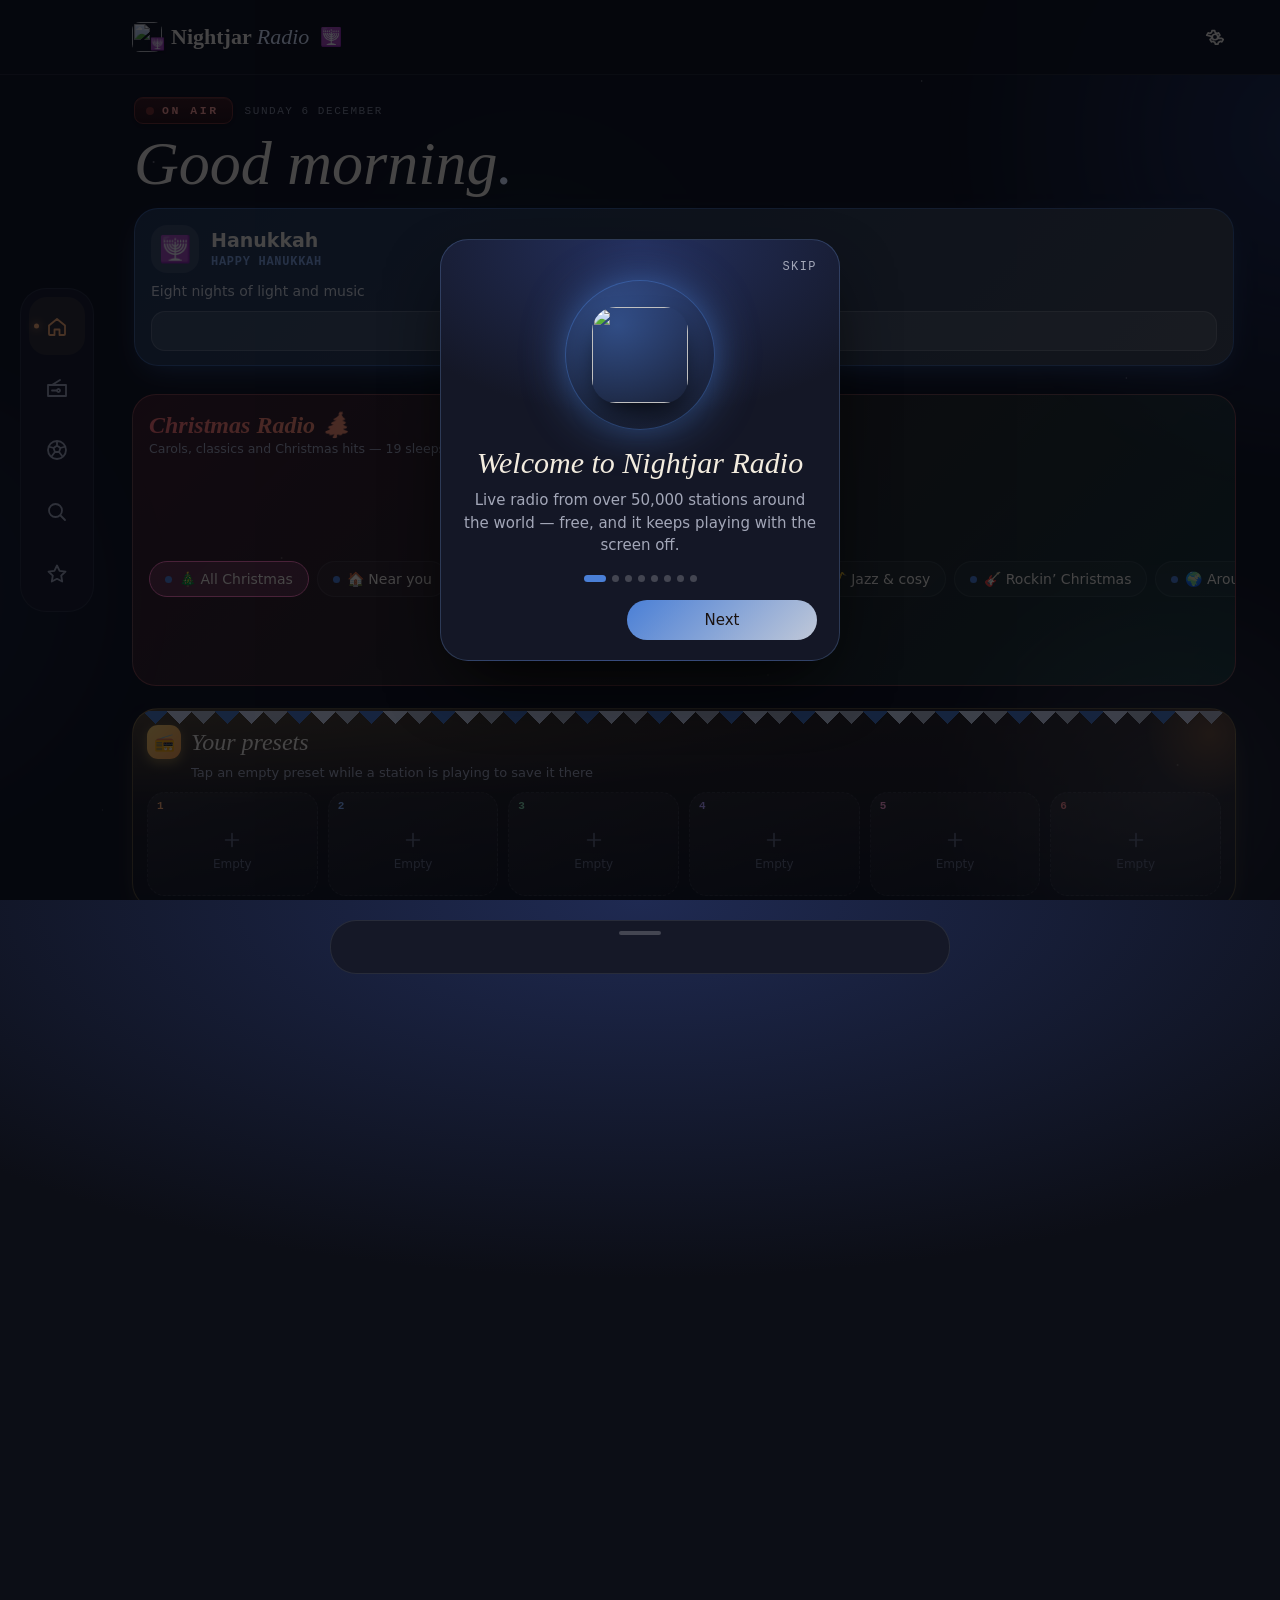
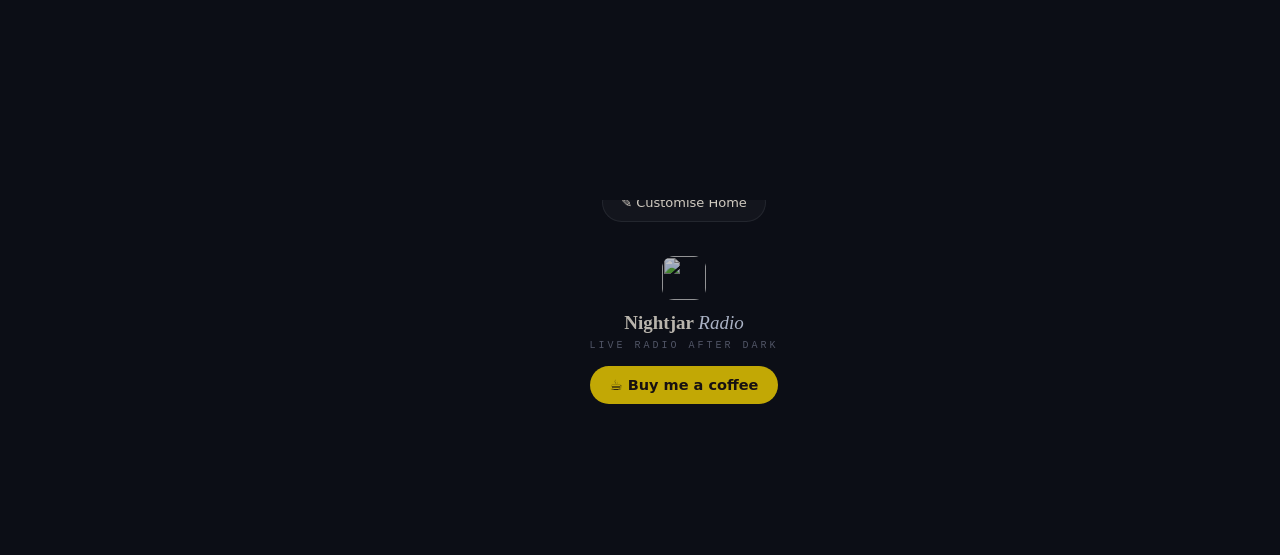
==== index.html @ 5cda915e "Don't show the BETA tag on the Stable website Co-Authored-By: Claude Opus 5.5 <noreply@anthropic.com" ====
<!DOCTYPE html>
<html lang="en">
<head>
<meta charset="utf-8">
<base href="/nightjar-radio/">
<meta http-equiv="Content-Security-Policy" content="default-src 'self'; script-src 'self' 'unsafe-inline'; style-src 'self' 'unsafe-inline'; font-src 'self' data:; img-src * data: blob:; media-src * data: blob:; connect-src *; object-src 'none'; base-uri 'self'; form-action 'self'; frame-src 'none'">
<meta name="referrer" content="strict-origin-when-cross-origin">
<script>/* Moving home: daniturn3.github.io/nightjar-radio → radio.churr.co.uk. Saved data is copied (never deleted) from the old address to the new one.
   Old app builds (before MOVE_APP) can't open the new address, so they stay on the old one. Strings are split so the address-rewriter leaves them alone. */
(function(){try{
  var NEWH='radio.churr.co.uk',OLDH='daniturn3'+'.github'+'.io',OLDP='/nightjar'+'-radio',MOVE_APP=134,L=localStorage,ok=!window.NJR||(window.NJR.version&&window.NJR.version()>=MOVE_APP);
  var keys=function(){var o={};for(var i=0;i<L.length;i++){var k=L.key(i);if(k&&k.indexOf('njr_')===0&&k!=='njr_movedOut')o[k]=L.getItem(k)}return o};
  var b64=function(s){return btoa(unescape(encodeURIComponent(s))).replace(/\+/g,'-').replace(/\//g,'_').replace(/=+$/,'')};
  var unb64=function(s){s=s.replace(/-/g,'+').replace(/_/g,'/');while(s.length%4)s+='=';return decodeURIComponent(escape(atob(s)))};
  var stop=function(){document.documentElement.style.visibility='hidden';window.njrMoving=true;setTimeout(function(){document.documentElement.style.visibility=''},5000)};
  if(location.hostname===OLDH&&ok){
    // Old address: hand everything to the new one (only once unless the new one asks again)
    var ask=/[?&]njrpull=1/.test(location.search),search=location.search.replace(/[?&]njrpull=1/,'').replace(/^&/,'?');
    var path=location.pathname.indexOf(OLDP)===0?location.pathname.slice(OLDP.length)||'/':location.pathname;
    var data=(ask||!L.getItem('njr_movedOut'))?keys():null,pay=data&&Object.keys(data).length?b64(JSON.stringify(data)):'-';
    if(pay.length>1500000){delete data.njr_log;pay=b64(JSON.stringify(data))}
    L.setItem('njr_movedOut',String(Date.now()));stop();
    location.replace('https://'+NEWH+path+search+'#njrmove='+pay);
  }else if(location.hostname===NEWH){
    var m=location.hash.match(/^#njrmove=([^&]*)/);
    if(m){
      if(!L.getItem('njr_movedAt')&&m[1]&&m[1]!=='-'){var d=JSON.parse(unb64(m[1]));for(var k in d)if(k.indexOf('njr_')===0&&L.getItem(k)==null)L.setItem(k,d[k])}
      L.setItem('njr_movedAt',String(Date.now()));
      history.replaceState(null,'',location.pathname+location.search);
    }else if(!L.getItem('njr_movedAt')&&!sessionStorage.getItem('njr_pulled')){
      // First visit here: ask the old address once for anything saved there
      sessionStorage.setItem('njr_pulled','1');stop();
      location.replace('https://'+OLDH+OLDP+location.pathname+(location.search?location.search+'&':'?')+'njrpull=1');
    }
  }
}catch(e){document.documentElement.style.visibility=''}})();</script>
<script>/* Web channels: the app shows Stable (this folder's root), Beta (beta/) or Test (next/) — see CLAUDE.md */
window.ROOT='https://daniturn3.github.io/nightjar-radio/';window.WEBCH=/\/nightjar-radio\/next\//.test(location.pathname)?'test':/\/nightjar-radio\/beta\//.test(location.pathname)?'beta':'stable';
window.njrRoute=function(){try{if(!window.NJR||window.njrMoving)return;var L=localStorage,want=L.getItem('njr_tester')==='true'?'test':L.getItem('njr_chan')==='"beta"'?'beta':'stable';
  if(want!==WEBCH)location.replace('/nightjar-radio/'+({test:'next/',beta:'beta/',stable:''})[want]+location.search+location.hash)}catch(e){}};njrRoute();</script>
<meta name="viewport" content="width=device-width,initial-scale=1">
<meta name="apple-mobile-web-app-capable" content="yes"><meta name="apple-mobile-web-app-status-bar-style" content="black-translucent"><meta name="apple-mobile-web-app-title" content="Nightjar Radio">
<script>/* iPhone/iPad: draw edge to edge (behind the notch and status bar); the header pads itself with the safe area. */
(function(){var i=/iPad|iPhone|iPod/.test(navigator.userAgent)||(navigator.platform==='MacIntel'&&navigator.maxTouchPoints>1);if(!i)return;document.documentElement.classList.add('ios');var m=document.querySelector('meta[name=viewport]');if(m)m.content='width=device-width,initial-scale=1,viewport-fit=cover'})()</script>
<link rel="apple-touch-startup-image" media="(device-width: 430px) and (device-height: 932px) and (-webkit-device-pixel-ratio: 3) and (orientation: portrait)" href="splash/splash-1290x2796.png"><link rel="apple-touch-startup-image" media="(device-width: 393px) and (device-height: 852px) and (-webkit-device-pixel-ratio: 3) and (orientation: portrait)" href="splash/splash-1179x2556.png"><link rel="apple-touch-startup-image" media="(device-width: 390px) and (device-height: 844px) and (-webkit-device-pixel-ratio: 3) and (orientation: portrait)" href="splash/splash-1170x2532.png"><link rel="apple-touch-startup-image" media="(device-width: 428px) and (device-height: 926px) and (-webkit-device-pixel-ratio: 3) and (orientation: portrait)" href="splash/splash-1284x2778.png"><link rel="apple-touch-startup-image" media="(device-width: 375px) and (device-height: 812px) and (-webkit-device-pixel-ratio: 3) and (orientation: portrait)" href="splash/splash-1125x2436.png"><link rel="apple-touch-startup-image" media="(device-width: 414px) and (device-height: 896px) and (-webkit-device-pixel-ratio: 2) and (orientation: portrait)" href="splash/splash-828x1792.png"><link rel="apple-touch-startup-image" media="(device-width: 414px) and (device-height: 896px) and (-webkit-device-pixel-ratio: 3) and (orientation: portrait)" href="splash/splash-1242x2688.png"><link rel="apple-touch-startup-image" media="(device-width: 375px) and (device-height: 667px) and (-webkit-device-pixel-ratio: 2) and (orientation: portrait)" href="splash/splash-750x1334.png"><link rel="apple-touch-startup-image" media="(device-width: 402px) and (device-height: 874px) and (-webkit-device-pixel-ratio: 3) and (orientation: portrait)" href="splash/splash-1206x2622.png"><link rel="apple-touch-startup-image" media="(device-width: 440px) and (device-height: 956px) and (-webkit-device-pixel-ratio: 3) and (orientation: portrait)" href="splash/splash-1320x2868.png"><link rel="apple-touch-startup-image" media="(device-width: 820px) and (device-height: 1180px) and (-webkit-device-pixel-ratio: 2) and (orientation: portrait)" href="splash/splash-1640x2360.png"><link rel="apple-touch-startup-image" media="(device-width: 834px) and (device-height: 1194px) and (-webkit-device-pixel-ratio: 2) and (orientation: portrait)" href="splash/splash-1668x2388.png"><link rel="apple-touch-startup-image" media="(device-width: 1024px) and (device-height: 1366px) and (-webkit-device-pixel-ratio: 2) and (orientation: portrait)" href="splash/splash-2048x2732.png"><link rel="apple-touch-startup-image" media="(device-width: 744px) and (device-height: 1133px) and (-webkit-device-pixel-ratio: 2) and (orientation: portrait)" href="splash/splash-1488x2266.png"><link rel="apple-touch-startup-image" media="(device-width: 810px) and (device-height: 1080px) and (-webkit-device-pixel-ratio: 2) and (orientation: portrait)" href="splash/splash-1620x2160.png"><link rel="apple-touch-startup-image" media="(device-width: 834px) and (device-height: 1112px) and (-webkit-device-pixel-ratio: 2) and (orientation: portrait)" href="splash/splash-1668x2224.png">
<meta name="theme-color" content="#000000">
<meta name="mobile-web-app-capable" content="yes">
<link rel="manifest" href="manifest.json">
<link rel="apple-touch-icon" href="apple-touch-icon.png">
<link rel="icon" href="icon-192.png">
<title>Nightjar Radio — live radio after dark</title>
<link rel="stylesheet" href="fonts/fonts.css">
<style>
:root{--bg:#0c0e16;--bg2:#121522;--card:#171a28;--line:rgba(234,242,255,.09);--cream:#f3ecdf;--mut:#a3a7b8;--dim:#676c80;
  --acc:#ffb347;--acc2:#ffd08a;--cor:#ff6b4a;--sky:#86b4ff;--serif:'Fraunces',Georgia,serif;--mono:'JetBrains Mono',ui-monospace,monospace;
  --h-blue:#86b4ff;--h-red:#ff8a8a;--h-orange:#ffad6b;--h-green:#86d9a8;--h-purple:#b8a2ff;--h-pink:#ff9ccc}
[hidden]{display:none!important}
*{box-sizing:border-box;-webkit-tap-highlight-color:transparent}
html,body{margin:0;background:var(--bg);color:var(--cream);font:15px 'Space Grotesk',system-ui,sans-serif;overflow-x:hidden}
button{font:inherit;color:inherit;background:none;border:0;cursor:pointer;padding:0}
input,select{font:inherit;color:inherit}
.i{width:22px;height:22px;flex:none;display:block}
.mono{font-family:var(--mono);font-size:11px;letter-spacing:.14em;text-transform:uppercase;color:var(--mut)}
.dim{color:var(--mut)}
/* sky */
.sky{position:fixed;inset:0;z-index:0;pointer-events:none;overflow:hidden}
.aur{position:absolute;border-radius:50%;background:radial-gradient(closest-side,var(--c),transparent);will-change:transform}
.a1{width:80vw;height:80vw;max-width:720px;max-height:720px;top:-25vh;right:-30vw;--c:#3f6fe0;opacity:.28;animation:drift 30s ease-in-out infinite alternate}
.a2{width:60vw;height:60vw;max-width:560px;max-height:560px;top:35vh;left:-30vw;--c:#ff8a5c;opacity:.13;animation:drift 38s ease-in-out infinite alternate-reverse}
.a3{width:50vw;height:50vw;max-width:480px;max-height:480px;bottom:-15vh;right:-10vw;--c:#b8a2ff;opacity:.13;animation:drift 44s ease-in-out infinite alternate}
.a4{width:40vw;height:40vw;max-width:420px;max-height:420px;top:10vh;left:25vw;--c:#2fae7a;opacity:.06;animation:drift 50s ease-in-out infinite alternate-reverse}
@keyframes drift{to{transform:translate(-6vw,5vh) scale(1.08)}}
.stars{position:absolute;inset:0;background-image:radial-gradient(1.4px 1.4px at 12% 18%,#fff8,transparent),radial-gradient(1.2px 1.2px at 72% 9%,#fff7,transparent),radial-gradient(1.6px 1.6px at 40% 30%,#fff6,transparent),radial-gradient(1.2px 1.2px at 88% 42%,#fff6,transparent),radial-gradient(1.3px 1.3px at 22% 62%,#fff5,transparent),radial-gradient(1px 1px at 60% 75%,#fff5,transparent),radial-gradient(1.4px 1.4px at 92% 85%,#fff5,transparent),radial-gradient(1px 1px at 8% 90%,#fff4,transparent)}
/* layout */
#app{position:relative;z-index:1;max-width:760px;margin:0 auto;padding:0 18px calc(170px + env(safe-area-inset-bottom))}
header{position:sticky;top:0;z-index:20;display:flex;align-items:center;gap:10px;padding:14px 18px;margin:0 -18px;background:color-mix(in srgb,var(--bg) 88%,transparent);border-bottom:1px solid var(--line)}
.brand{display:flex;align-items:center;gap:9px;cursor:pointer}.brand img{width:30px;height:30px;border-radius:8px}
.brand span{font:600 22px var(--serif)}.brand em{font-style:italic;font-weight:400;color:var(--acc2)}
.brand small{font:500 10px var(--mono);letter-spacing:.2em;text-transform:uppercase;color:var(--sky);border:1px solid color-mix(in srgb,var(--sky) 45%,transparent);border-radius:999px;padding:4px 7px 3px;margin-left:2px}
header .sp{flex:1}
.ib{width:42px;height:42px;display:grid;place-items:center;border-radius:50%;color:var(--cream)}
.hero{padding:22px 2px 6px}.hero h1{font:italic 400 clamp(38px,10vw,56px)/1 var(--serif);margin:8px 0 0}.hero h1 b{font-weight:400;color:var(--acc2)}
.sec{margin:26px 0 8px}.sh{display:flex;align-items:baseline;gap:10px;margin:0 2px 12px;flex-wrap:wrap}
.sh h2{font:italic 400 24px/1.1 var(--serif);margin:0}.sh h2 i{font:600 11px var(--mono);font-style:normal;color:var(--hc,var(--acc));margin-right:10px;vertical-align:5px;letter-spacing:.1em}
.sh p{margin:0;width:100%;color:var(--mut);font-size:13px}
.sec:nth-of-type(6n+1){--hc:var(--h-blue)}.sec:nth-of-type(6n+2){--hc:var(--h-orange)}.sec:nth-of-type(6n+3){--hc:var(--h-green)}.sec:nth-of-type(6n+4){--hc:var(--h-purple)}.sec:nth-of-type(6n+5){--hc:var(--h-pink)}.sec:nth-of-type(6n){--hc:var(--h-red)}
.chips{display:flex;gap:8px;overflow-x:auto;scrollbar-width:none;margin:0 -18px;padding:2px 18px 6px}.chips::-webkit-scrollbar{display:none}
.chip{flex:none;display:inline-flex;align-items:center;gap:7px;padding:9px 15px;border-radius:999px;border:1px solid var(--line);background:rgba(255,255,255,.03);font-size:14px;white-space:nowrap}
.chip::before{content:'';width:7px;height:7px;border-radius:50%;background:var(--c,var(--acc))}
.chip.on{background:color-mix(in srgb,var(--c,var(--acc)) 18%,transparent);border-color:color-mix(in srgb,var(--c,var(--acc)) 50%,transparent)}
.pill{display:inline-flex;align-items:center;gap:8px;padding:11px 18px;border-radius:999px;border:1px solid var(--line);background:rgba(255,255,255,.04);font-weight:500}
.pill.amb{background:linear-gradient(135deg,var(--acc),var(--cor));color:#1a1210;border:0}
.pill.wide{width:100%;justify-content:center}
.btnrow{display:flex;gap:10px;flex-wrap:wrap}
/* presets */
.presets{display:grid;grid-template-columns:repeat(3,1fr);gap:10px}
.pre{position:relative;min-height:104px;border-radius:18px;border:1px solid var(--line);background:linear-gradient(150deg,rgba(255,255,255,.06),rgba(255,255,255,.015));display:flex;flex-direction:column;align-items:center;justify-content:center;gap:6px;padding:22px 6px 10px;overflow:hidden;text-align:center}
.pre .n{position:absolute;left:9px;top:7px;font:600 11px var(--mono);color:var(--pc)}
.pre img,.pre .ph{flex:none;width:42px;height:42px;border-radius:12px;object-fit:cover;background:#22263a}
.pre b{font-size:12px;font-weight:500;line-height:1.25;max-width:100%;overflow-wrap:anywhere;overflow:hidden;display:-webkit-box;-webkit-line-clamp:2;-webkit-box-orient:vertical}
.pre.vac{border-style:dashed;color:var(--dim)}.pre.vac b{font-weight:400}
.pre.live{border-color:color-mix(in srgb,var(--pc) 60%,transparent);box-shadow:0 0 0 1px color-mix(in srgb,var(--pc) 30%,transparent),0 10px 30px -14px var(--pc)}
.pre:nth-child(1){--pc:var(--h-orange)}.pre:nth-child(2){--pc:var(--h-blue)}.pre:nth-child(3){--pc:var(--h-green)}.pre:nth-child(4){--pc:var(--h-purple)}.pre:nth-child(5){--pc:var(--h-pink)}.pre:nth-child(6){--pc:var(--h-red)}
/* station rows & cards */
.row{display:flex;align-items:center;gap:12px;padding:9px 6px;border-radius:14px;cursor:pointer}
.row .lg{width:52px;height:52px;border-radius:12px;flex:none;background:#20243a center/cover;display:grid;place-items:center;font:italic 600 20px var(--serif);color:var(--mut);overflow:hidden}
.row .lg img{width:100%;height:100%;object-fit:cover}
.row .meta{flex:1;min-width:0}.row b{display:block;font-weight:500;white-space:nowrap;overflow:hidden;text-overflow:ellipsis}
.row span{display:block;font-size:12.5px;color:var(--mut);white-space:nowrap;overflow:hidden;text-overflow:ellipsis}
.row.now b{color:var(--acc2)}
.row .st{color:var(--dim)}.row .st.on{color:var(--acc)}
.hs{display:flex;gap:12px;overflow-x:auto;scrollbar-width:none;margin:0 -18px;padding:2px 18px 8px}.hs::-webkit-scrollbar{display:none}
.card{flex:none;width:132px;cursor:pointer}.card .lg{width:132px;height:132px;border-radius:18px;background:#1c2034;display:grid;place-items:center;overflow:hidden;font:italic 400 40px var(--serif);color:var(--mut);box-shadow:0 14px 30px -18px #000}
.card .lg img{width:100%;height:100%;object-fit:cover}.card b{display:block;margin-top:8px;font-size:13.5px;font-weight:500;white-space:nowrap;overflow:hidden;text-overflow:ellipsis}.card span{display:block;font-size:12px;color:var(--mut);white-space:nowrap;overflow:hidden;text-overflow:ellipsis}
.sk{background:linear-gradient(90deg,#171a28,#1e2234,#171a28);background-size:200% 100%;animation:sk 1.4s linear infinite;border-radius:14px}@keyframes sk{to{background-position:-200% 0}}
.empty{padding:26px 10px;text-align:center;color:var(--mut)}.empty b{display:block;color:var(--cream);font:italic 400 20px var(--serif);margin-bottom:4px}
.sbar{display:flex;align-items:center;gap:10px;padding:0 14px;border-radius:16px;border:1px solid var(--line);background:rgba(255,255,255,.04);margin:6px 0 14px}
.sbar input{flex:1;min-width:0;background:none;border:0;outline:0;padding:14px 0;font-size:16px}
select.sel{background:rgba(255,255,255,.04);border:1px solid var(--line);border-radius:12px;padding:10px 12px;width:100%}
select.sel option{background:#171a28}
/* dial */

.dial{overflow-x:auto;scrollbar-width:none;scroll-snap-type:x mandatory}.dial::-webkit-scrollbar{display:none}

.tk{flex:none;width:60px;scroll-snap-align:center;display:flex;flex-direction:column;align-items:center;justify-content:flex-end;gap:5px;height:100%}



.dialcard{display:flex;align-items:center;gap:14px;padding:14px;border-radius:18px;border:1px solid var(--line);background:rgba(255,255,255,.035);margin-top:12px;min-height:84px}
.dialcard .lg{width:56px;height:56px;border-radius:14px;flex:none;background:#20243a;overflow:hidden;display:grid;place-items:center;font:italic 600 22px var(--serif);color:var(--mut)}.dialcard .lg img{width:100%;height:100%;object-fit:cover}
.dialcard b{display:block;font:italic 400 21px/1.15 var(--serif)}.dialcard span{font-size:13px;color:var(--mut)}

/* mini player */
#mini{position:fixed;left:12px;right:12px;bottom:calc(84px + env(safe-area-inset-bottom));z-index:30;max-width:736px;margin:0 auto;display:flex;align-items:center;gap:12px;padding:9px 10px;border-radius:20px;background:rgb(26,29,44);border:1px solid var(--line);box-shadow:0 18px 40px -16px #000;cursor:pointer}
#mini .lg{width:46px;height:46px;border-radius:12px;background:#22263a;overflow:hidden;flex:none;display:grid;place-items:center;font:italic 600 18px var(--serif);color:var(--mut)}#mini .lg img{width:100%;height:100%;object-fit:cover}
#mini .meta{flex:1;min-width:0}#mini b{display:block;font-weight:500;white-space:nowrap;overflow:hidden;text-overflow:ellipsis}#mini span{font-size:12px;color:var(--mut);display:flex;align-items:center;gap:6px}
.live{display:inline-flex;align-items:center;gap:5px;font:600 10px var(--mono);letter-spacing:.14em;color:var(--cor)}.live::before{content:'';width:6px;height:6px;border-radius:50%;background:var(--cor)}
body.playing .live::before{animation:blink 1.6s ease-in-out infinite}@keyframes blink{50%{opacity:.25}}
body.buffering .live{color:var(--acc)}body.buffering .live::before{background:var(--acc)}
#tabs{position:fixed;left:12px;right:12px;bottom:calc(10px + env(safe-area-inset-bottom));z-index:30;max-width:736px;margin:0 auto;display:flex;padding:5px;border-radius:22px;background:rgb(20,23,36);border:1px solid var(--line)}
#tabs button{flex:1;display:grid;place-items:center;padding:12px 0;border-radius:16px;color:var(--mut);position:relative}
#tabs button .i{width:24px;height:24px}
#tabs button.on{color:var(--tc);background:color-mix(in srgb,var(--tc) 10%,transparent)}
#tabs button.on::after{content:'';position:absolute;bottom:4px;width:5px;height:5px;border-radius:50%;background:var(--tc);box-shadow:0 0 8px var(--tc)}
#tabs [data-tab=home]{--tc:var(--h-orange)}#tabs [data-tab=dial]{--tc:var(--h-blue)}#tabs [data-tab=search]{--tc:var(--h-purple)}#tabs [data-tab=sport]{--tc:var(--h-green)}#tabs [data-tab=library]{--tc:var(--h-pink)}
/* full player */
#np{position:fixed;inset:0;z-index:50;background:radial-gradient(120% 70% at 50% 0%,#1f2a52,transparent 60%),var(--bg);transform:translateY(100%);transition:transform .38s cubic-bezier(.2,.8,.2,1);overflow-y:auto;padding:0 20px calc(30px + env(safe-area-inset-bottom))}
#np.on{transform:none}
.nph{display:flex;align-items:center;gap:6px;padding:14px 0 4px}.nph .t{flex:1;text-align:center}.nph .t b{display:block;font-weight:500;margin-top:2px}
.radio{position:relative;width:min(92vw,420px);margin:16px auto 4px;--hue:220}
.rbody{position:relative;border-radius:30px;padding:12px 12px 0;background:linear-gradient(180deg,#2c2f3a,#17191f 70%);box-shadow:inset 0 1px 0 rgba(255,255,255,.14),inset 0 -2px 0 rgba(0,0,0,.5),0 34px 60px -28px #000,0 0 0 1px rgba(255,255,255,.05)}
.rscr{position:relative;aspect-ratio:1.02;border-radius:20px;overflow:hidden;background:#05060a;box-shadow:inset 0 0 0 2px #0a0b10,inset 0 0 0 3px rgba(255,255,255,.05)}
.rscr .bg{position:absolute;inset:0;background:radial-gradient(90% 70% at 30% 20%,hsl(var(--hue) 70% 45% / .55),transparent 70%),radial-gradient(80% 60% at 90% 100%,hsl(calc(var(--hue) + 60) 70% 45% / .4),transparent 70%),#07080d;opacity:.35;transition:opacity .8s}
body.playing .rscr .bg,body.buffering .rscr .bg{opacity:1}
.rscr .glass{position:absolute;inset:0;background:linear-gradient(125deg,rgba(255,255,255,.09),transparent 34%);pointer-events:none}
.rtop{position:absolute;left:5%;right:5%;top:5%;display:flex;align-items:center;gap:8px;font:600 11px var(--mono);letter-spacing:.08em;color:rgba(255,255,255,.75)}
.rtop .sp{flex:1}.rtop .dab{padding:2px 6px;border-radius:5px;border:1px solid rgba(255,255,255,.3);font-size:9.5px}
.sig{display:flex;align-items:flex-end;gap:2px;height:11px}.sig i{width:3px;border-radius:1px;background:rgba(255,255,255,.75)}.sig i:nth-child(1){height:30%}.sig i:nth-child(2){height:55%}.sig i:nth-child(3){height:80%}.sig i:nth-child(4){height:100%}
body.buffering .sig i:nth-child(n+3){opacity:.25}
.rmid{position:absolute;left:5%;right:5%;top:14%;bottom:20%;display:flex;flex-direction:column;align-items:center;justify-content:center;text-align:center;gap:6px}.rmid>*{flex-shrink:0}
.rart{width:min(34%,120px);aspect-ratio:1;border-radius:18px;overflow:hidden;background:hsl(var(--hue) 35% 22%);display:grid;place-items:center;font:italic 600 34px var(--serif);color:hsl(var(--hue) 60% 82%);box-shadow:0 14px 30px -12px #000,0 0 0 1px rgba(255,255,255,.08)}
.rart img{width:100%;height:100%;object-fit:cover}
.rname{font:italic 400 clamp(19px,5.6vw,26px)/1.22 var(--serif);padding:0 .15em .06em;color:#fff;max-width:100%;overflow:hidden;display:-webkit-box;-webkit-line-clamp:2;-webkit-box-orient:vertical}
.rsub{font-size:12.5px;line-height:1.45;color:rgba(255,255,255,.62);max-width:100%;white-space:nowrap;overflow:hidden;text-overflow:ellipsis}
.rbot{position:absolute;left:5%;right:5%;bottom:5%;display:flex;align-items:flex-end;gap:10px;font:600 10px var(--mono);letter-spacing:.1em;color:rgba(255,255,255,.6)}
.eq{flex:1;display:flex;align-items:flex-end;gap:2px;height:30px}
.eq i{flex:1;height:100%;border-radius:2px 2px 0 0;background:linear-gradient(0deg,hsl(var(--hue) 80% 65%),hsl(calc(var(--hue) + 60) 85% 72%));transform-origin:bottom;transform:scaleY(.08);opacity:.85}
body.playing .eq i{animation:eq var(--d) ease-in-out infinite alternate;animation-delay:var(--dl)}
@keyframes eq{0%{transform:scaleY(.12)}50%{transform:scaleY(var(--h))}100%{transform:scaleY(.3)}}
body.calm .eq i{animation:none!important;transform:scaleY(.25)}
.rstrip{display:flex;align-items:center;gap:12px;padding:12px 6px 14px}
.rspk{flex:1;height:44px;border-radius:12px;background:radial-gradient(circle,#0b0c10 0 1.6px,transparent 1.8px) 0 0/7px 7px,linear-gradient(180deg,#24262f,#1b1d24);box-shadow:inset 0 1px 3px rgba(0,0,0,.6)}
.rpre{display:grid;grid-template-columns:repeat(3,1fr);gap:5px}
.rpre i{width:16px;height:9px;border-radius:3px;background:#2d303b;box-shadow:inset 0 1px 0 rgba(255,255,255,.08)}
.rpre i.on{background:hsl(var(--hue) 85% 65%);box-shadow:0 0 8px hsl(var(--hue) 85% 65%)}
.knob{width:46px;height:46px;border-radius:50%;flex:none;background:conic-gradient(from 0deg,#3a3d48,#1e2028,#3a3d48,#1e2028,#3a3d48);box-shadow:0 6px 12px -4px #000,inset 0 1px 0 rgba(255,255,255,.18),0 0 0 3px #121318;position:relative}
.knob::after{content:'';position:absolute;left:50%;top:6px;width:3px;height:10px;margin-left:-1.5px;border-radius:2px;background:hsl(var(--hue) 85% 68%);box-shadow:0 0 6px hsl(var(--hue) 85% 68%)}
.knob.k2{transform:rotate(var(--kr,40deg));transition:transform 1s cubic-bezier(.3,1.3,.5,1)}
.rled{width:7px;height:7px;border-radius:50%;background:#3a1a10;flex:none}body.playing .rled{background:#ff6b4a;box-shadow:0 0 8px #ff6b4a}
.rfeet{display:flex;justify-content:space-between;padding:0 16%}.rfeet i{width:14%;height:6px;border-radius:0 0 5px 5px;background:#0e0f13}
.npt{text-align:center;margin-top:18px}.npt h2{font:italic 400 clamp(28px,8vw,40px)/1.1 var(--serif);margin:6px 0}.npt p{margin:0;color:var(--mut)}
.tags{display:flex;gap:6px;justify-content:center;flex-wrap:wrap;margin-top:10px}.tags span{font-size:12px;padding:5px 10px;border-radius:999px;background:rgba(255,255,255,.05);border:1px solid var(--line);color:var(--mut)}
.ctrls{display:flex;align-items:center;justify-content:center;gap:26px;margin:24px 0 16px}
.ctrls .ib{width:56px;height:56px}.ctrls .ib .i{width:28px;height:28px}
.bigplay{width:80px;height:80px;border-radius:50%;display:grid;place-items:center;background:linear-gradient(135deg,var(--acc),var(--cor));color:#1a1210;box-shadow:0 18px 40px -16px var(--cor)}.bigplay .i{width:34px;height:34px}
.npx{display:grid;grid-template-columns:repeat(5,1fr);gap:8px}.npx:has(>:nth-child(6)){grid-template-columns:repeat(3,1fr)}.npx button{font-size:11.5px!important;padding:12px 2px!important}
.npx button{display:flex;flex-direction:column;align-items:center;gap:6px;padding:12px 4px;border-radius:16px;border:1px solid var(--line);background:rgba(255,255,255,.03);font-size:12.5px}
.npx button.on{color:var(--acc2);border-color:color-mix(in srgb,var(--acc) 45%,transparent)}
.vol{display:flex;align-items:center;gap:12px;margin:18px 4px 0;color:var(--mut)}
.vol input{flex:1;accent-color:var(--acc)}
/* sheet */
#sheetbg{position:fixed;inset:0;z-index:70;background:rgba(0,0,0,.55);opacity:0;pointer-events:none;transition:opacity .25s}
#sheetbg.on{opacity:1;pointer-events:auto}
#sheet{position:fixed;left:0;right:0;bottom:0;z-index:71;max-width:640px;margin:0 auto;max-height:86vh;overflow-y:auto;background:#151827;border-radius:26px 26px 0 0;border:1px solid var(--line);padding:10px 20px calc(24px + env(safe-area-inset-bottom));transform:translateY(105%);transition:transform .3s cubic-bezier(.2,.8,.2,1)}
#sheet.on{transform:none}#sheet::before{content:'';display:block;width:42px;height:4px;border-radius:4px;background:rgba(255,255,255,.2);margin:0 auto 14px}
#sheet h3{font:italic 400 26px var(--serif);margin:4px 0 12px}
.mi{display:flex;align-items:center;gap:14px;width:100%;padding:14px 4px;font-size:16px;text-align:left}
.mi .i{color:var(--mut)}
.tog{display:flex;align-items:center;gap:12px;padding:10px 0;font-size:14.5px}.tog input{width:22px;height:22px;accent-color:var(--acc)}
#toast{position:fixed;left:50%;bottom:calc(160px + env(safe-area-inset-bottom));z-index:90;transform:translate(-50%,20px);opacity:0;pointer-events:none;background:#efe6d6;color:#1b1820;padding:11px 18px;border-radius:14px;font-weight:500;font-size:14px;transition:.25s;max-width:86vw;text-align:center}
#toast.on{opacity:1;transform:translate(-50%,0)}
/* car & night */
#car,#nl{position:fixed;inset:0;z-index:80;background:#000;display:flex;flex-direction:column}
#car{padding:max(14px,env(safe-area-inset-top)) 16px max(16px,env(safe-area-inset-bottom));color:#9c8f80}
.carhd{display:flex;align-items:center;gap:12px;font:500 15px var(--mono)}.carhd span{flex:1;text-align:center;font-size:11px;letter-spacing:.14em;text-transform:uppercase;overflow:hidden;white-space:nowrap;text-overflow:ellipsis}
.carhd button{background:#141114;border:1px solid #2a2429;color:#8a7e71;border-radius:999px;padding:10px 18px;font:500 13px var(--mono);letter-spacing:.1em}
.carsong{flex:1;display:flex;flex-direction:column;justify-content:center;padding:10px 4px}.carsong b{font:italic 400 clamp(32px,9vw,54px)/1.1 var(--serif);color:#c9b9a4}.carsong span{font-size:20px;margin-top:10px;color:#7d7266}
.carbtns{display:grid;grid-template-columns:1fr 1.35fr 1fr;gap:12px;height:min(34vh,240px)}
.carbtns button{border-radius:26px;background:#141114;color:#b8a892;display:grid;place-items:center}.carbtns .i{width:44px;height:44px}
#carpp{background:#3a2a14;color:#ffcf8a}#carpp .i{width:60px;height:60px}
#car.dim>*{opacity:.42;transition:opacity 1.2s}
#nl{align-items:center;justify-content:center;text-align:center;color:rgba(255,179,71,.2)}
#nl .c{font:400 clamp(64px,22vw,120px)/1 var(--mono);transition:transform 3s}#nl .s{font:italic 400 20px var(--serif);color:rgba(243,233,216,.16);margin-top:16px}
#nl .h{position:absolute;bottom:60px;font:500 12px var(--mono);letter-spacing:.18em;text-transform:uppercase;opacity:0;transition:opacity .3s;color:rgba(255,179,71,.3)}#nl.hint .h{opacity:1}
/* recap */
.recap{border-radius:22px;padding:18px;background:radial-gradient(120% 90% at 0 0,rgba(134,180,255,.18),transparent 60%),radial-gradient(90% 80% at 100% 100%,rgba(255,138,92,.14),transparent 60%),rgba(255,255,255,.03);border:1px solid var(--line)}
.recap .big{font:italic 400 54px/1 var(--serif);background:linear-gradient(180deg,#f3ecdf 35%,var(--sky));-webkit-background-clip:text;background-clip:text;color:transparent}
.recap .stats{display:grid;grid-template-columns:1fr 1fr 1fr;gap:10px;margin:14px 0}.recap .stats div{padding-left:10px;border-left:1px solid rgba(134,180,255,.35)}.recap .stats b{display:block;font:italic 400 24px var(--serif)}.recap .stats span{font:500 9.5px var(--mono);letter-spacing:.14em;text-transform:uppercase;color:var(--sky)}
.bars{display:flex;align-items:flex-end;gap:3px;height:60px;margin-top:6px}.bars i{flex:1;border-radius:3px 3px 1px 1px;background:linear-gradient(var(--sky),rgba(134,180,255,.2))}
.foot{text-align:center;padding:34px 0 30px;opacity:.75}.foot img{width:44px;height:44px;border-radius:12px}.foot b{display:block;font:600 19px var(--serif);margin-top:8px}.foot b em{font-style:italic;font-weight:400;color:var(--acc2)}.foot span{font:500 10px var(--mono);letter-spacing:.3em;text-transform:uppercase;color:var(--dim)}
/* playful */
body:not(.calm) :is(.pill,.chip,.pre,.card,.row,.ib,#tabs button,.npx button,.bigplay):active{transform:scale(.94)}
.pill,.chip,.pre,.card,.row,.ib,#tabs button,.npx button,.bigplay{transition:transform .22s cubic-bezier(.3,1.7,.5,1)}
.zap{position:fixed;z-index:95;pointer-events:none;translate:-50% -50%;animation:zap .95s cubic-bezier(.2,.8,.3,1) forwards}
@keyframes zap{0%{transform:translate(0,0) scale(.4);opacity:1}100%{transform:translate(var(--dx),var(--dy)) scale(1);opacity:0}}

.sotd{margin-top:14px;padding:16px;border-radius:22px;cursor:pointer;background:radial-gradient(100% 120% at 0 0,hsl(var(--hue) 70% 45% / .35),transparent 60%),radial-gradient(80% 100% at 100% 100%,hsl(calc(var(--hue) + 60) 70% 45% / .22),transparent 60%),rgba(255,255,255,.03);border:1px solid hsl(var(--hue) 60% 60% / .25)}
.sotdin{display:flex;align-items:center;gap:14px;margin-top:12px}.sotdin .lg{width:84px;height:84px;border-radius:18px;flex:none;background:hsl(var(--hue) 35% 22%);display:grid;place-items:center;overflow:hidden;font:italic 600 30px var(--serif);color:hsl(var(--hue) 60% 82%);box-shadow:0 12px 26px -14px #000}.sotdin .lg img{width:100%;height:100%;object-fit:cover}
.sotdin b{display:block;font:italic 400 24px/1.1 var(--serif)}.sotdin>div>span{font-size:13px;color:var(--mut)}
.sotdplay{width:50px;height:50px;border-radius:50%;flex:none;display:grid;place-items:center;background:linear-gradient(135deg,var(--acc),var(--cor));color:#1a1210}
.nearask{display:flex;flex-direction:column;gap:12px;padding:16px;border-radius:18px;border:1px dashed var(--line);background:rgba(255,255,255,.025)}.nearask b{display:block;font:italic 400 19px var(--serif)}.nearask span{font-size:13px;color:var(--mut)}.nearask .pill{align-self:flex-start}
.gcard{display:flex;flex-direction:column;align-items:center;gap:8px}.gch{margin:0 -18px;padding:2px 18px 4px;align-self:stretch}
.gwrap{position:relative;width:min(78vw,300px);height:min(78vw,300px);flex:none}
#globe{position:absolute;inset:0;width:100%;height:100%;display:block;touch-action:pan-y}
.gwrap::before{content:'';position:absolute;inset:-14%;border-radius:50%;background:radial-gradient(closest-side,rgba(110,160,255,.22),transparent);pointer-events:none}
.gwhere{display:flex;align-items:center;gap:12px;margin:14px 2px 4px}.gflag{font-size:30px}.gwhere b{display:block;font:italic 400 19px var(--serif)}.gwhere span{font-size:12.5px;color:var(--mut)}
.rsong{font-size:13.5px;font-weight:500;line-height:1.4;color:#fff;max-width:100%;overflow:hidden;display:-webkit-box;-webkit-line-clamp:2;-webkit-box-orient:vertical}.rsong:empty{display:none}
.updb{position:fixed;left:12px;right:12px;top:calc(70px + env(safe-area-inset-top));z-index:60;max-width:736px;margin:0 auto;display:flex;align-items:center;gap:12px;padding:12px 16px;border-radius:18px;background:linear-gradient(135deg,#2a3a6e,#1b2340);border:1px solid rgba(134,180,255,.35);text-align:left;box-shadow:0 14px 30px -14px #000}
.updb b{display:block;font-weight:600}.updb span{font-size:13px;color:var(--mut)}
.alarm{padding:16px;border-radius:22px;border:1px solid var(--line);background:rgba(255,255,255,.03);transition:background .3s}
.alarm.on{background:radial-gradient(120% 100% at 0 0,rgba(255,179,71,.14),transparent 60%),rgba(255,255,255,.03);border-color:rgba(255,179,71,.3)}
.alrow{display:flex;align-items:center;gap:12px}
.altime{position:relative;flex:1;min-width:0;cursor:pointer}#al_show{display:block;font:400 clamp(40px,13vw,54px)/1.05 var(--mono);letter-spacing:-.02em;color:var(--cream)}
.alarm:not(.on) #al_show{color:var(--mut)}
#al_t{position:absolute;inset:0;width:100%;height:100%;opacity:0;border:0;padding:0;margin:0;color-scheme:dark;cursor:pointer}
.sw{position:relative;width:56px;height:32px;flex:none}.sw input{opacity:0;position:absolute;inset:0;margin:0;z-index:1}.sw i{position:absolute;inset:0;border-radius:999px;background:#2a2e40;transition:.25s}
.sw i::after{content:'';position:absolute;left:4px;top:4px;width:24px;height:24px;border-radius:50%;background:#cfd2dc;transition:.25s}
.sw input:checked+i{background:linear-gradient(135deg,var(--acc),var(--cor))}.sw input:checked+i::after{transform:translateX(24px);background:#fff}
.days{display:flex;gap:6px}.days button{flex:1;aspect-ratio:1;max-width:46px;border-radius:50%;border:1px solid var(--line);font-weight:600;color:var(--mut)}
.days button.on{background:color-mix(in srgb,var(--acc) 22%,transparent);border-color:color-mix(in srgb,var(--acc) 55%,transparent);color:var(--acc2)}
.modal{position:fixed;inset:0;z-index:96;display:grid;place-items:center;padding:20px;background:rgba(4,5,10,.72);opacity:0;transition:opacity .25s}
.modal.on{opacity:1}.mcard{position:relative;width:100%;max-width:400px;max-height:88vh;overflow-y:auto;border-radius:28px;padding:26px 22px 20px;background:radial-gradient(120% 70% at 50% 0%,#24305e,#141726 60%);border:1px solid rgba(134,180,255,.22);box-shadow:0 30px 70px -20px #000;transform:translateY(18px) scale(.97);transition:transform .32s cubic-bezier(.2,1.2,.4,1)}
.modal.on .mcard{transform:none}.mcard.swap{transition:none;animation:mswap .28s ease}@keyframes mswap{from{opacity:.4}}
.mcard h2{font:italic 400 30px/1.1 var(--serif);text-align:center;margin:8px 0 10px}.mcard>p{color:var(--mut);text-align:center;line-height:1.5;margin:0 0 6px}
.mic{width:64px;height:64px;margin:0 auto 10px;border-radius:20px;display:grid;place-items:center;font-size:28px;color:var(--mc);background:color-mix(in srgb,var(--mc) 16%,transparent);border:1px solid color-mix(in srgb,var(--mc) 35%,transparent)}.mic .i{width:30px;height:30px}
.mbtns{display:flex;justify-content:space-between;gap:10px;margin-top:18px}.mbtns .pill{flex:1;justify-content:center}.mbtns.one{justify-content:center}.mbtns>span{flex:1}
.news{display:flex;flex-direction:column;gap:10px;margin-top:12px}.nrow{display:flex;gap:12px;padding:12px;border-radius:16px;background:rgba(255,255,255,.04);border:1px solid var(--line)}
.nrow>span{width:40px;height:40px;flex:none;border-radius:12px;display:grid;place-items:center;font-size:20px;background:color-mix(in srgb,var(--mc) 18%,transparent)}.nrow b{display:block;font-weight:600}.nrow p{margin:3px 0 0;font-size:13px;color:var(--mut);line-height:1.45}
.mskip{position:absolute;right:16px;top:14px;font:500 12px var(--mono);letter-spacing:.12em;text-transform:uppercase;color:var(--mut);padding:6px}
.tourart{width:150px;height:150px;margin:14px auto 16px;border-radius:50%;display:grid;place-items:center;background:radial-gradient(circle at 35% 30%,color-mix(in srgb,var(--mc) 45%,transparent),color-mix(in srgb,var(--mc) 10%,transparent) 70%);box-shadow:0 0 50px -10px var(--mc),inset 0 0 0 1px color-mix(in srgb,var(--mc) 40%,transparent);color:#fff}
.tourart .i{width:64px;height:64px;stroke-width:1.4}.tourart img{width:96px;height:96px;border-radius:24px;box-shadow:0 14px 30px -10px #000}
body:not(.calm) .modal.on .tourart{animation:tfloat 3.4s ease-in-out infinite}@keyframes tfloat{50%{transform:translateY(-6px)}}
.tourm .mcard p{min-height:72px}
.tdots{display:flex;justify-content:center;gap:6px;margin-top:14px}.tdots i{width:7px;height:7px;border-radius:999px;background:rgba(255,255,255,.2);transition:.25s}.tdots i.on{width:22px;background:var(--acc)}
/* skins */
.npinfo{text-align:center;margin-top:14px}.npinfo h2{font:italic 400 clamp(26px,7vw,36px)/1.15 var(--serif);margin:0 0 4px}.npinfo p{margin:0 0 4px;color:var(--mut);font-size:13.5px}
.skins{display:flex;gap:6px;justify-content:center;flex-wrap:wrap;margin:12px 0 8px}.skins button{padding:7px 12px;border-radius:999px;border:1px solid var(--line);font-size:12.5px;color:var(--mut)}.skins button.on{color:var(--acc2);border-color:color-mix(in srgb,var(--acc) 50%,transparent);background:color-mix(in srgb,var(--acc) 12%,transparent)}
.mq{display:block;flex:1;min-width:0;overflow:hidden;white-space:nowrap;text-overflow:ellipsis}.mq.run{text-overflow:clip}.mq.run>span{display:inline-block;animation:mq 14s linear infinite}@keyframes mq{to{transform:translateX(-50%)}}
body.calm .mq.run>span{animation:none}
.radio.wood{width:min(90vw,400px)}
.wcab{position:relative;border-radius:30px 30px 18px 18px;padding:16px 16px 18px;background:linear-gradient(180deg,#8a5a2e,#5c3a1c 60%,#3e260f);box-shadow:inset 0 2px 0 rgba(255,220,170,.25),inset 0 -8px 20px rgba(0,0,0,.35),0 30px 60px -26px #000}
.wcab::before{content:'';position:absolute;inset:0;border-radius:inherit;background:repeating-linear-gradient(100deg,rgba(0,0,0,.08) 0 3px,transparent 3px 9px);pointer-events:none}
.wwin{position:relative;height:78px;border-radius:44px 44px 10px 10px;background:linear-gradient(180deg,#2a1c0c,#1a1108);box-shadow:inset 0 0 0 3px #b98a4c,inset 0 0 18px rgba(0,0,0,.7);overflow:hidden;transition:background .8s}
body.playing .wwin,body.buffering .wwin{background:radial-gradient(circle at 50% 60%,rgba(255,200,110,.75),rgba(170,100,30,.45) 60%,#2a1c0c)}
.wscale{position:absolute;left:8%;right:8%;top:18px;display:flex;justify-content:space-between;font:600 10px var(--mono)}.wscale i{font-style:normal;color:#3a2410}
.wtick{position:absolute;left:8%;right:8%;top:36px;height:16px;background:repeating-linear-gradient(90deg,#3a2410 0 1px,transparent 1px 2.5%)}
.wnd{position:absolute;top:10px;bottom:8px;width:2px;background:#d6331d;box-shadow:0 0 6px #ff5a3c;left:calc(8% + var(--np) * 84%);transition:left 1.2s cubic-bezier(.3,1.3,.5,1)}
.wname{position:relative;margin:12px auto;max-width:92%;width:fit-content;padding:6px 16px;border-radius:8px;background:linear-gradient(180deg,#d8b67a,#9b7440);color:#3a2410;font:italic 600 17px/1.25 var(--serif);text-align:center;box-shadow:inset 0 1px 0 rgba(255,240,200,.6),0 2px 4px rgba(0,0,0,.45);overflow:hidden;display:-webkit-box;-webkit-line-clamp:2;-webkit-box-orient:vertical}
.wlow{position:relative;display:flex;gap:14px;align-items:center}
.wgrille{flex:1;height:118px;border-radius:14px;display:grid;place-items:center;background:radial-gradient(circle,#3a2d22 0 1.4px,transparent 1.6px) 0 0/7px 7px,linear-gradient(180deg,#2b2119,#1c150f);box-shadow:inset 0 0 0 3px #b98a4c,inset 0 0 0 5px #4a2f15,inset 0 0 26px rgba(0,0,0,.6)}
.wmed{width:68px;height:68px;border-radius:50%;overflow:hidden;display:grid;place-items:center;background:#2b2119;box-shadow:0 0 0 3px rgba(185,138,76,.7),0 8px 16px -6px #000;font:italic 600 22px var(--serif);color:#b98a4c}.wmed img{width:100%;height:100%;object-fit:cover}
.wknobs{display:flex;flex-direction:column;gap:12px}.wknob{position:relative;width:54px;height:54px;border-radius:50%;background:radial-gradient(circle at 35% 30%,#f2dcb0,#b98a4c 45%,#5c3a1c);box-shadow:0 6px 12px -4px #000,inset 0 -3px 6px rgba(0,0,0,.4)}
.wknob::after{content:'';position:absolute;left:50%;top:6px;width:3px;height:14px;margin-left:-1.5px;border-radius:2px;background:#3e260f}.wknob.k2{transform:rotate(var(--kr,40deg));transition:transform 1.2s cubic-bezier(.3,1.3,.5,1)}
.wlamp{position:absolute;right:16px;bottom:8px;width:9px;height:9px;border-radius:50%;background:#3a1a10}body.playing .wlamp{background:#ff6b4a;box-shadow:0 0 10px #ff6b4a,0 0 20px #ff6b4a}
.wfeet{display:flex;justify-content:space-between;padding:0 14%}.wfeet i{width:16%;height:9px;border-radius:0 0 6px 6px;background:#2a190a}
.radio.boom{width:min(94vw,440px);margin-top:30px}
.bhandle{position:absolute;left:24%;right:24%;top:-22px;height:32px;border:7px solid #30333c;border-bottom:0;border-radius:18px 18px 0 0}
.bbody{position:relative;border-radius:22px;padding:10px 10px 12px;background:linear-gradient(180deg,#d3d6dd,#9a9ea8 45%,#70747e);box-shadow:inset 0 2px 0 rgba(255,255,255,.65),inset 0 -4px 10px rgba(0,0,0,.3),0 30px 60px -26px #000}
.bbtns{display:flex;gap:6px;justify-content:center;margin-bottom:10px}.bbtns i{width:24px;height:9px;border-radius:3px;background:#3a3d46;box-shadow:inset 0 -2px 0 rgba(0,0,0,.4)}.bbtns i.on{background:hsl(var(--hue) 85% 60%);box-shadow:0 0 8px hsl(var(--hue) 85% 60%)}
.brow{display:flex;align-items:center;gap:8px}
.bspk{position:relative;width:30%;aspect-ratio:1;flex:none;border-radius:50%;background:radial-gradient(circle,#2b2b2e 0 62%,#1a1a1c 63%);box-shadow:0 0 0 5px #3a3d46,0 0 0 7px #b7bbc4,inset 0 0 14px #000}
.bspk::after{content:'';position:absolute;inset:6%;border-radius:50%;background:radial-gradient(circle,rgba(255,255,255,.12) 0 1px,transparent 1.3px) 0 0/5px 5px;pointer-events:none}
.bspk i{position:absolute;inset:24%;border-radius:50%;background:radial-gradient(circle,#666 0 14%,#1c1c1e 16% 48%,#333 50%,#151517 70%);box-shadow:0 0 0 2px #444}
body.playing:not(.calm) .bspk i{animation:cone .46s ease-in-out infinite alternate}body.playing:not(.calm) .bspk:last-child i{animation-delay:-.23s}@keyframes cone{to{transform:scale(1.07)}}
.bmid{flex:1;min-width:0;display:flex;flex-direction:column;gap:8px}
.blcd{border-radius:8px;padding:7px 8px;background:linear-gradient(180deg,#24361f,#18261a);box-shadow:inset 0 0 0 2px #0c120b;color:#a8ff94;font:600 11px var(--mono);text-shadow:0 0 6px rgba(150,255,120,.6)}
.bl1{display:flex;justify-content:space-between}.blcd .live{color:#a8ff94}.blcd .live::before{background:#a8ff94}
.bmarq{display:flex;font-size:14px;margin:5px 0 2px}.blcd .lsong{font-size:10px;opacity:.8;white-space:nowrap;overflow:hidden;text-overflow:ellipsis}
.blcd .eq{height:14px;margin-top:4px}.blcd .eq i{background:#a8ff94}
.btape{height:44px;border-radius:6px;display:flex;align-items:center;justify-content:space-around;background:linear-gradient(180deg,#2a2d36,#17191f);box-shadow:inset 0 0 0 2px #4a4d56;font:600 8.5px var(--mono);color:#888;letter-spacing:.1em}
.btape i{width:22px;height:22px;border-radius:50%;border:4px dashed #cfcfcf;animation:spin 2.4s linear infinite;animation-play-state:paused}body.playing:not(.calm) .btape i{animation-play-state:running}@keyframes spin{to{transform:rotate(360deg)}}
.radio.cars{width:min(94vw,440px)}
.cdash{border-radius:20px;padding:14px;background:repeating-linear-gradient(135deg,rgba(255,255,255,.015) 0 2px,transparent 2px 5px),linear-gradient(180deg,#1d1e23,#0d0e11);box-shadow:inset 0 1px 0 rgba(255,255,255,.08),0 30px 60px -26px #000}
.cunit{display:flex;align-items:center;gap:12px;padding:12px;border-radius:12px;background:linear-gradient(180deg,#27282e,#141519);box-shadow:inset 0 0 0 1px rgba(255,255,255,.06)}
.cknob{position:relative;width:58px;height:58px;flex:none;border-radius:50%;background:conic-gradient(#3a3b42,#18191d,#3a3b42,#18191d,#3a3b42);box-shadow:0 0 0 3px #0b0b0d,0 0 0 4px hsl(var(--hue) 80% 55% / .7),0 0 16px hsl(var(--hue) 80% 55% / .45)}
.cknob::after{content:'';position:absolute;left:50%;top:6px;width:3px;height:11px;margin-left:-1.5px;border-radius:2px;background:hsl(var(--hue) 90% 70%)}.cknob.k2{transform:rotate(var(--kr,40deg));transition:transform 1s cubic-bezier(.3,1.3,.5,1)}
.clcd{flex:1;min-width:0;border-radius:6px;padding:8px 10px;background:linear-gradient(180deg,#071318,#030a0d);box-shadow:inset 0 0 0 1px #0d2c36;color:hsl(var(--hue) 90% 72%);font-family:var(--mono);text-shadow:0 0 8px hsl(var(--hue) 90% 60% / .7)}
.cl1{display:flex;align-items:baseline;gap:8px;font-size:10.5px}.cl1 .mq{font-size:17px;font-weight:600}.cl2{font-size:10.5px;opacity:.8;white-space:nowrap;overflow:hidden;text-overflow:ellipsis;margin-top:4px}
.clcd .eq{height:12px;margin-top:5px}.clcd .eq i{background:hsl(var(--hue) 90% 65%)}
.cpres{display:grid;grid-template-columns:repeat(6,1fr);gap:6px;margin-top:10px}.cpres button{height:34px;border-radius:7px;background:linear-gradient(#2c2d33,#1a1b1f);color:#8a8c96;font:600 13px var(--mono);box-shadow:inset 0 1px 0 rgba(255,255,255,.08)}
.cpres button.on{color:hsl(var(--hue) 90% 72%);box-shadow:inset 0 -2px 0 hsl(var(--hue) 90% 60%),0 0 12px -2px hsl(var(--hue) 90% 60%)}
.volnote{text-align:center;font-size:12px;color:var(--acc2);height:16px;margin-top:6px;opacity:0;transition:opacity .3s}.volnote.on{opacity:1}
.bedp{margin-top:14px;font-size:13.5px;background:linear-gradient(135deg,rgba(184,162,255,.18),rgba(134,180,255,.1));border-color:rgba(184,162,255,.35)}
/* wrapped */
#wrap{position:fixed;inset:0;z-index:92;background:radial-gradient(120% 80% at 30% 0%,var(--c1),var(--c2));transition:background .8s;display:flex;flex-direction:column;padding:max(14px,env(safe-area-inset-top)) 22px 30px;overflow:hidden}
.wbars{display:flex;gap:4px}.wbars i{flex:1;height:3px;border-radius:3px;background:rgba(255,255,255,.22);overflow:hidden}.wbars i.done b,.wbars i.now b{display:block;height:100%;background:#fff}.wbars i.now b{animation:wbar 7s linear forwards}@keyframes wbar{from{width:0}to{width:100%}}
.wx{position:absolute;right:14px;top:calc(max(14px,env(safe-area-inset-top)) + 12px);width:40px;height:40px;display:grid;place-items:center;color:#fff;opacity:.8}
.wslide{flex:1;display:flex;flex-direction:column;justify-content:center;align-items:center;text-align:center;gap:10px}
.wslide h1{font:italic 400 clamp(34px,10vw,52px)/1.08 var(--serif);margin:0;color:#fff}.wslide p{font-size:16px;line-height:1.5;color:rgba(255,255,255,.78);max-width:320px;margin:0}.wslide p b{color:#fff}
.wa{opacity:0;transform:translateY(14px);animation:wa .7s cubic-bezier(.2,.9,.3,1) forwards;animation-delay:var(--d,0s)}@keyframes wa{to{opacity:1;transform:none}}
.w-big{font-size:68px;line-height:1}.w-num{font:italic 400 clamp(54px,17vw,84px)/1 var(--serif);background:linear-gradient(180deg,#fff 40%,#ffd08a);-webkit-background-clip:text;background-clip:text;color:transparent}
.w-logo{position:relative;width:150px;height:150px;border-radius:34px;overflow:hidden;display:grid;place-items:center;background:hsl(var(--hue) 40% 25%);box-shadow:0 26px 50px -18px #000,0 0 0 1px rgba(255,255,255,.15);font:italic 600 46px var(--serif);color:hsl(var(--hue) 70% 85%)}.w-logo img{position:absolute;inset:0;width:100%;height:100%;object-fit:cover}
.w-list{width:100%;max-width:340px;display:flex;flex-direction:column;gap:10px;margin-top:8px}.w-row{position:relative;display:flex;align-items:center;gap:12px;padding:12px 14px;border-radius:14px;background:rgba(255,255,255,.07);overflow:hidden;text-align:left}
.w-row i{position:absolute;left:0;top:0;bottom:0;background:rgba(255,255,255,.08)}.w-row b{position:relative;font:italic 400 22px var(--serif);width:20px}.w-row span{position:relative;flex:1;min-width:0;white-space:nowrap;overflow:hidden;text-overflow:ellipsis;color:#fff}.w-row em{position:relative;font:normal 600 11px var(--mono);color:rgba(255,255,255,.7)}
.w-tag{text-transform:capitalize;font-size:clamp(46px,14vw,70px)!important}.w-chips{display:flex;gap:8px;flex-wrap:wrap;justify-content:center}.w-chips span{padding:8px 14px;border-radius:999px;background:rgba(255,255,255,.1);color:#fff;text-transform:capitalize}
.w-flags{display:flex;flex-wrap:wrap;gap:8px;justify-content:center;max-width:320px;font-size:34px}
.w-clock{display:flex;align-items:flex-end;gap:3px;height:90px;width:100%;max-width:320px;margin-top:8px}.w-clock i{flex:1;border-radius:3px 3px 1px 1px;background:rgba(255,255,255,.28)}.w-clock i.pk{background:#ffd08a;box-shadow:0 0 12px #ffd08a}
.w-axis{display:flex;justify-content:space-between;width:100%;max-width:320px;font:500 10px var(--mono);color:rgba(255,255,255,.6)}
.w-btns{display:flex;gap:10px;margin-top:14px}
a.pill{color:inherit}
.bmc{display:inline-flex;align-items:center;gap:6px;margin-top:14px;padding:11px 20px;border-radius:999px;background:#ffdd00;color:#1a1210!important;font-weight:600;font-size:14.5px;text-decoration:none}
.about{text-align:center;margin:26px 0 4px;padding-top:20px;border-top:1px solid var(--line)}.about img{width:56px;height:56px;border-radius:14px;box-shadow:0 10px 24px -10px #000}
.about b{display:block;font:600 22px var(--serif);margin-top:10px}.about b em{font-style:italic;font-weight:400;color:var(--acc2)}.about .mono{display:block;margin-top:4px;font-size:10px}
.about p{margin:10px 0 2px;font:italic 400 16px var(--serif);color:var(--cream)}.about i{display:block;font-size:13px;color:var(--mut);font-style:normal}.about small{display:block;margin-top:10px;font-size:10.5px;color:var(--dim)}
[data-pre]{-webkit-touch-callout:none;-webkit-user-select:none;user-select:none}[data-pre] img{pointer-events:none;-webkit-user-drag:none}
.art{position:relative;overflow:hidden;container-type:size}
.art .gx{position:absolute;inset:0;display:grid;place-items:center;font-style:normal;background:radial-gradient(circle at 80% 12%,hsl(calc(var(--hue) + 45) 85% 75% / .85) 0 20%,transparent 21%),linear-gradient(155deg,hsl(var(--hue) 62% 50%),hsl(calc(var(--hue) + 35) 55% 22%))}
.art .gx b{font:italic 600 34cqw/1 var(--serif);color:#fff;text-shadow:0 2px 8px rgba(0,0,0,.35);letter-spacing:-.02em}
.art .gx em{position:absolute;right:7%;bottom:5%;font-style:normal;font-size:24cqw;line-height:1;filter:drop-shadow(0 1px 3px rgba(0,0,0,.4))}
.art img{position:absolute;inset:0;width:100%;height:100%;object-fit:cover;background:#fff}
.sky{--t1:transparent;--t2:transparent}
body[class*="th-"] .a2{--c:var(--t1)}body[class*="th-"] .a3{--c:var(--t2)}
#thbadge{font-size:18px;margin-left:2px;line-height:1}
.bigev{position:relative;overflow:hidden;margin-top:14px;padding:16px 16px 14px;border-radius:24px;background:linear-gradient(135deg,color-mix(in srgb,var(--ba) 30%,#0e1418),color-mix(in srgb,var(--bb) 26%,#0e1418));border:1px solid color-mix(in srgb,var(--ba) 50%,transparent);box-shadow:0 10px 30px -12px color-mix(in srgb,var(--ba) 60%,transparent)}
.bigev .bgsky{position:absolute;inset:0;pointer-events:none}.bigev .bgsky i{position:absolute;left:var(--x);bottom:-24px;font-style:normal;font-size:18px;opacity:.35;animation:bgup 7s linear infinite;animation-delay:var(--d)}
@keyframes bgup{0%{transform:translateY(0) rotate(0)}100%{transform:translateY(-190px) rotate(40deg);opacity:0}}body.calm .bigev .bgsky{display:none}
.bgtop{position:relative;display:flex;gap:12px;align-items:center}.bgem{display:grid;place-items:center;flex:none;width:48px;height:48px;border-radius:16px;font-size:26px;background:rgba(255,255,255,.1);animation:bgbob 2.4s ease-in-out infinite}@keyframes bgbob{50%{transform:translateY(-3px) rotate(-6deg)}}
.bgtop b{display:block;font-size:19px;color:var(--cream)}.bgtop span.bgem{font:26px/1 system-ui;letter-spacing:0}.bgtop div span{font:600 12px var(--mono);color:color-mix(in srgb,var(--ba) 70%,#fff);text-transform:uppercase;letter-spacing:.06em}
.bigev p{position:relative;margin:10px 0 0;font-size:14px;color:rgba(255,255,255,.8)}.bgbar{position:relative;height:6px;margin-top:12px;border-radius:9px;background:rgba(255,255,255,.12);overflow:hidden}.bgbar i{position:absolute;inset:0 auto 0 0;border-radius:9px;background:linear-gradient(90deg,var(--ba),var(--bb))}
.bgbt{position:relative;display:flex;gap:8px;margin-top:12px;flex-wrap:wrap}.bgbt button{flex:1;min-width:120px;padding:10px 12px;border-radius:14px;border:1px solid rgba(255,255,255,.18);background:rgba(255,255,255,.1);color:var(--cream);font:600 14px var(--sans,inherit)}
.chsel{margin-top:16px;text-align:left}.chsel .mono{display:block;margin-bottom:6px;font-size:11px;opacity:.7}.chseg{display:flex;gap:6px;padding:4px;border-radius:16px;background:rgba(255,255,255,.06)}.chseg button{flex:1;padding:9px;border:0;border-radius:12px;background:none;color:var(--cream);font:600 14px inherit;opacity:.7}.chseg button.on{background:rgba(134,217,168,.18);opacity:1;box-shadow:inset 0 0 0 1px rgba(134,217,168,.5)}.chsel p{margin:6px 2px 0;font-size:12.5px;opacity:.7}
.thchip{display:inline-flex;align-items:center;gap:8px;margin-top:12px;padding:8px 14px;border-radius:999px;font-size:14px;background:color-mix(in srgb,var(--acc) 14%,transparent);border:1px solid color-mix(in srgb,var(--acc) 40%,transparent);color:var(--acc2)}
.poppy{display:inline-block;width:16px;height:16px;border-radius:50%;background:radial-gradient(circle,#111 0 22%,#2a7d2a 23% 30%,#d62f2f 31%);box-shadow:0 0 0 1px rgba(0,0,0,.3);vertical-align:-2px}
#thfx{position:absolute;inset:0;overflow:hidden;pointer-events:none}
#thfx i{position:absolute;top:-30px;font-style:normal;opacity:.75;animation:thfall var(--du) linear infinite;animation-delay:var(--de)}
@keyframes thfall{0%{transform:translate(0,0) rotate(0)}50%{transform:translate(var(--sw),55vh) rotate(160deg)}100%{transform:translate(0,112vh) rotate(320deg)}}
.fx-snow i{color:#fff;opacity:.55!important;text-shadow:0 0 6px rgba(255,255,255,.6)}
.fx-float i{top:auto!important;bottom:-30px;animation-name:thrise!important}@keyframes thrise{0%{transform:translate(0,0)}50%{transform:translate(var(--sw),-55vh)}100%{transform:translate(0,-112vh)}}
#thfx.fx-bats i{animation-name:thbat!important;opacity:.85}@keyframes thbat{0%{transform:translate(-20vw,0) scale(.8)}25%{transform:translate(20vw,8vh) scale(1)}50%{transform:translate(60vw,-4vh) scale(.8)}75%{transform:translate(90vw,10vh) scale(1)}100%{transform:translate(130vw,0) scale(.8)}}
.fx-fireflies i{width:5px;height:5px;border-radius:50%;background:#ffd98a;box-shadow:0 0 10px 3px rgba(255,200,90,.6);top:auto!important;bottom:-10px;animation-name:thfly!important}
@keyframes thfly{0%{transform:translate(0,0);opacity:0}20%{opacity:.9}50%{transform:translate(var(--sw),-40vh);opacity:.3}80%{opacity:.9}100%{transform:translate(0,-90vh);opacity:0}}
.fx-fireworks i{width:4px;height:4px;border-radius:50%;opacity:1;animation:thboom 1.5s cubic-bezier(.2,.8,.3,1) forwards!important}
@keyframes thboom{0%{transform:translate(0,0) scale(1);opacity:1}100%{transform:translate(var(--dx),calc(var(--dy) + 30px)) scale(.4);opacity:0}}
#thlights{position:fixed;top:0;left:0;right:0;height:14px;z-index:21;display:flex;justify-content:space-around;pointer-events:none;padding-top:env(safe-area-inset-top)}
#thlights i{width:7px;height:10px;border-radius:50% 50% 45% 45%;background:var(--c);box-shadow:0 0 8px var(--c);margin-top:3px;animation:twinkle 1.6s ease-in-out infinite;animation-delay:var(--d)}
@keyframes twinkle{50%{opacity:.35}}
body.calm #thlights i{animation:none}
body.th-rainbow .thchip{background:linear-gradient(90deg,rgba(255,80,80,.18),rgba(255,200,60,.18),rgba(80,200,120,.18),rgba(80,150,255,.18),rgba(180,110,255,.18));border-color:rgba(255,255,255,.25);color:#fff}
body.fool #app{transform:rotate(180deg);transition:transform .7s cubic-bezier(.5,1.6,.4,1)}#app{transition:transform .7s cubic-bezier(.5,1.6,.4,1)}
#foolx{position:fixed;left:10px;bottom:calc(150px + env(safe-area-inset-bottom));z-index:97;width:34px;height:34px;border-radius:50%;background:rgba(255,255,255,.08);font-size:16px;opacity:.55}
.fx{margin:12px 0 6px;border-radius:18px;background:rgba(134,217,168,.06);border:1px solid rgba(134,217,168,.28);overflow:hidden}
.fx summary{display:flex;align-items:center;gap:12px;padding:10px 12px;cursor:pointer;list-style:none;-webkit-tap-highlight-color:transparent}.fx summary::-webkit-details-marker{display:none}
.fx summary>div{flex:1;min-width:0}.fx summary b{display:block;font-weight:500}.fx summary span#fxsub{font-size:12.5px;color:var(--mut)}.fxchev{font-style:normal;color:var(--mut);transition:transform .25s}.fx[open] .fxchev{transform:rotate(180deg)}
.lvdot{display:inline-block;width:7px;height:7px;border-radius:50%;background:#86d9a8;margin:0 4px 1px 0;animation:lvp 1.4s infinite}@keyframes lvp{50%{opacity:.3}}
.fxtabs{display:flex;gap:6px;padding:0 12px 8px}.fxtabs button{font:inherit;font-size:12.5px;padding:6px 14px;border-radius:99px;border:1px solid var(--line);background:none;color:var(--mut)}.fxtabs button.on{background:rgba(134,217,168,.16);border-color:rgba(134,217,168,.5);color:var(--cream)}
#fxbody{padding:0 12px;max-height:60vh;overflow-y:auto}.fxlg{font:600 10.5px var(--mono);letter-spacing:.08em;text-transform:uppercase;color:#86d9a8;margin:12px 0 6px}
.fxm{display:flex;align-items:center;gap:12px;padding:8px 0;border-top:1px solid var(--line)}.fxlg+.fxm{border-top:0}.fxm em{font:normal 600 12px var(--mono);color:var(--mut);width:44px;flex:none}.fxm em.lv{color:#86d9a8}
.fxm div{flex:1;min-width:0;display:flex;flex-direction:column;gap:2px;font-size:14px}.fxm div span{white-space:nowrap;overflow:hidden;text-overflow:ellipsis}.fxm b{font:600 14px var(--mono);text-align:right;line-height:1.35}.fxm.in b{color:#86d9a8}
.fxnone{font-size:13px;color:var(--mut);padding:8px 0 4px}.fxfoot{display:flex;align-items:center;justify-content:space-between;gap:8px;padding:10px 12px 12px;font-size:11.5px;color:var(--mut)}.fxfoot button{font:inherit;font-size:12.5px;background:none;border:0;color:#86d9a8;padding:4px 0;white-space:nowrap}
.npl{display:block;font-style:normal;font-size:12px;color:#86d9a8;white-space:nowrap;overflow:hidden;text-overflow:ellipsis;margin-top:2px}.npl:empty{display:none}.npl.none{color:var(--mut);opacity:.7;font-size:11px}
.pre .npl{font-size:10px;max-width:100%;margin-top:-2px;line-height:1.25}.card .npl{font-size:11.5px}
.npbtn{font:inherit;font-size:12px;margin-left:auto;padding:5px 11px;border-radius:99px;border:1px solid rgba(134,217,168,.4);background:rgba(134,217,168,.08);color:#86d9a8;white-space:nowrap;flex:none}.npbtn[disabled]{opacity:.6}
.sh:has(.npbtn){display:flex;align-items:flex-start;flex-wrap:wrap;gap:6px}.sh:has(.npbtn)>p{flex-basis:100%;order:3}
.faqg{margin:18px 0 6px;color:var(--acc,#ffd08a)}.faq{border-bottom:1px solid var(--line)}.faq summary{list-style:none;cursor:pointer;padding:12px 26px 12px 0;position:relative;font-weight:500;line-height:1.35}.faq summary::-webkit-details-marker{display:none}
.faq summary::after{content:'+';position:absolute;right:2px;top:10px;font:400 20px var(--mono);color:var(--mut);transition:transform .2s}.faq[open] summary::after{transform:rotate(45deg)}.faq p{margin:0 0 14px;font-size:14px;line-height:1.55;color:var(--mut)}
.vc{margin:22px 0 4px;padding:16px 0 14px;border-radius:24px;background:linear-gradient(135deg,rgba(255,95,162,.20),rgba(255,166,92,.12) 45%,rgba(64,214,214,.16));border:1px solid rgba(255,120,180,.35);overflow:hidden}
.xc{position:relative;background:linear-gradient(135deg,rgba(220,60,70,.22),rgba(255,209,102,.10) 50%,rgba(47,179,138,.20));border-color:rgba(255,120,120,.38)}
.xc .vctop b{background:linear-gradient(90deg,#ff6b6b,#ffd166,#5fd39a);-webkit-background-clip:text;background-clip:text;color:transparent}
.xcsnow{position:absolute;inset:0;pointer-events:none;overflow:hidden}.xcsnow i{position:absolute;top:-14px;left:var(--x);font-style:normal;font-size:12px;color:#fff;opacity:.35;animation:xcfall 9s linear infinite;animation-delay:var(--d)}
@keyframes xcfall{to{transform:translate(18px,220px) rotate(120deg);opacity:0}}body.calm .xcsnow{display:none}.xc .vctop,.xc .chips,.xc #xclist{position:relative}
.vctop{padding:0 16px}.vctop b{display:block;font:italic 600 24px var(--serif,Georgia),serif;background:linear-gradient(90deg,#ff6fb5,#ffb36b,#5fe3e0);-webkit-background-clip:text;background-clip:text;color:transparent}.vctop span{font-size:12.5px;color:var(--mut)}
.vcchips{padding:12px 16px 4px;margin:0}.vcchips .chip.on{background:rgba(255,111,181,.22);border-color:#ff6fb5;color:var(--cream)}.vc #vclist{padding:4px 0 0 16px}

.hcl{display:flex;flex-direction:column;gap:9px}.hcr{position:relative;display:flex;align-items:center;gap:10px;padding:10px 10px 10px 12px;border-radius:18px;background:linear-gradient(120deg,color-mix(in srgb,var(--a) 22%,transparent),color-mix(in srgb,var(--b) 10%,transparent) 70%);border:1px solid color-mix(in srgb,var(--a) 40%,transparent);overflow:hidden;transition:opacity .2s,filter .2s}
.hcr::before{content:'';position:absolute;left:0;top:0;bottom:0;width:4px;background:linear-gradient(var(--a),var(--b))}
.hcr.off{filter:grayscale(1);opacity:.5}.hcn{font:600 10.5px var(--mono);color:var(--a);width:16px;flex:none}
.hce{width:38px;height:38px;flex:none;display:grid;place-items:center;font-size:19px;border-radius:12px;background:linear-gradient(135deg,var(--a),var(--b));box-shadow:0 4px 14px color-mix(in srgb,var(--a) 35%,transparent)}
.hct{flex:1;min-width:0}.hct b{display:block;font-weight:600;font-size:14.5px;white-space:nowrap;overflow:hidden;text-overflow:ellipsis}.hct small{display:block;font-size:11.5px;color:var(--mut);white-space:nowrap;overflow:hidden;text-overflow:ellipsis}
.hcm{display:flex;flex-direction:column;gap:3px;flex:none}.hcb{font:13px inherit;font-family:inherit;width:28px;height:24px;border-radius:8px;border:1px solid color-mix(in srgb,var(--a) 45%,transparent);background:rgba(0,0,0,.18);color:var(--cream);line-height:1}.hcb[disabled]{opacity:.2}
.hsw{position:relative;width:44px;height:26px;flex:none}.hsw input{opacity:0;position:absolute;inset:0;margin:0;z-index:1}.hsw i{position:absolute;inset:0;border-radius:99px;background:rgba(255,255,255,.12);transition:.2s}.hsw i::after{content:'';position:absolute;top:3px;left:3px;width:20px;height:20px;border-radius:50%;background:#cfd2dc;transition:.2s}.hsw input:checked+i{background:linear-gradient(90deg,var(--a,#ffb36b),var(--b,#ff7a59))}.hsw input:checked+i::after{left:21px;background:#fff}
.hcust{font-size:13px;opacity:.85}
.hcard{position:relative;margin:18px 0 6px;padding:16px 14px 12px;border-radius:26px;overflow:hidden;
 background:radial-gradient(120% 80% at 0% 0%,color-mix(in srgb,var(--a) 20%,transparent),transparent 60%),linear-gradient(180deg,color-mix(in srgb,var(--b) 9%,rgba(255,255,255,.02)),rgba(255,255,255,.015));
 border:1px solid color-mix(in srgb,var(--a) 30%,transparent);box-shadow:0 10px 30px -18px color-mix(in srgb,var(--a) 60%,transparent)}
.hcard::after{content:'';position:absolute;right:-40px;top:-40px;width:130px;height:130px;border-radius:50%;background:radial-gradient(circle,color-mix(in srgb,var(--b) 28%,transparent),transparent 70%);pointer-events:none}
.hcard .sh{position:relative;z-index:1;margin:0 0 12px}.hcard .sh h2{display:flex;align-items:center;gap:10px}
.hico{width:34px;height:34px;flex:none;display:grid;place-items:center;font:normal 17px/1 system-ui,sans-serif;border-radius:11px;background:linear-gradient(135deg,var(--a),var(--b));box-shadow:0 4px 12px color-mix(in srgb,var(--a) 40%,transparent)}
.hcard .sh p{padding-left:44px;margin-top:-4px}.hcard .hs{margin:0 -14px;padding:2px 14px 8px}.hcard .row:active{background:color-mix(in srgb,var(--a) 12%,transparent)}
.hcard .npbtn{border-color:color-mix(in srgb,var(--a) 50%,transparent);background:color-mix(in srgb,var(--a) 12%,transparent);color:var(--a)}
.rset{position:relative;margin:16px 0 6px;padding:14px 14px 12px;border-radius:28px;background:
 radial-gradient(120% 60% at 50% 0%,rgba(255,190,110,.10),transparent 60%),linear-gradient(160deg,#3a2614,#22160b 55%,#170f07);
 border:1px solid #5a3d1e;box-shadow:inset 0 1px 0 rgba(255,220,170,.18),inset 0 -2px 0 rgba(0,0,0,.4),0 18px 40px -20px rgba(255,150,50,.45)}
.rstop{display:flex;align-items:center;gap:10px;padding:0 4px 8px}.rsbrand{font:700 11px var(--mono);letter-spacing:.35em;color:#e9c48a;opacity:.85}
.rsband{margin-left:auto;font:500 11px var(--mono);letter-spacing:.12em;color:#b89770}.rsband b{color:var(--mc);font-weight:600}
.rsled{width:9px;height:9px;border-radius:50%;background:var(--mc);box-shadow:0 0 10px var(--mc),0 0 3px #fff inset;animation:led 2.4s ease-in-out infinite}@keyframes led{50%{opacity:.55}}
.freq{font:600 42px/1 var(--mono);color:#ffcf8a;text-shadow:0 0 18px rgba(255,170,60,.6),0 0 2px #fff3;text-align:center;margin:2px 0 10px;letter-spacing:.02em}.freq small{font-size:13px;margin-left:6px;opacity:.65;letter-spacing:.1em}
.dialwrap{position:relative;border-radius:16px;padding:12px 0 8px;overflow:hidden;background:linear-gradient(180deg,#2a1c08,#140d04 60%,#1d1407);border:1px solid #6b4a1f;
 box-shadow:inset 0 0 30px rgba(255,170,60,.22),inset 0 2px 8px rgba(0,0,0,.6)}
.dialwrap::after{content:'';position:absolute;inset:0;border-radius:16px;pointer-events:none;background:linear-gradient(180deg,rgba(255,255,255,.08),rgba(255,255,255,0) 45%),linear-gradient(90deg,#140d04,transparent 14%,transparent 86%,#140d04)}
.scale{display:flex;align-items:flex-end;height:70px;width:max-content}
.tk i{width:1.5px;height:12px;background:#ffcf8a;opacity:.4;border-radius:1px}.tk.has i{height:26px;width:2px;opacity:.95;box-shadow:0 0 6px rgba(255,190,110,.6)}
.tk span{font:600 10.5px var(--mono);color:#ffcf8a;opacity:.85;text-shadow:0 0 6px rgba(255,170,60,.5)}
.needle{position:absolute;left:50%;top:4px;bottom:4px;width:2px;margin-left:-1px;background:linear-gradient(#ff7a5c,#ff3b30);box-shadow:0 0 10px #ff4a3a,0 0 22px rgba(255,60,40,.5);pointer-events:none;z-index:2;border-radius:2px}
.needle::before{content:'';position:absolute;left:50%;top:-4px;margin-left:-5px;border:5px solid transparent;border-top:7px solid #ff5a44}
.rsbot{display:flex;align-items:center;gap:14px;margin-top:12px}.grille{flex:1;height:58px;border-radius:14px;background:radial-gradient(circle,#0d0804 1.6px,transparent 2px) 0 0/8px 8px,linear-gradient(180deg,#2b1d0e,#1a1108);border:1px solid #4a321a;box-shadow:inset 0 2px 6px rgba(0,0,0,.6)}
.knob{position:relative;width:64px;height:64px;flex:none;border-radius:50%;border:0;padding:0;cursor:pointer;background:conic-gradient(from 0deg,#d9b27a,#8a6232,#e8c48e,#7a5428,#d9b27a,#8a6232,#e8c48e,#7a5428,#d9b27a);
 box-shadow:0 6px 14px rgba(0,0,0,.55),inset 0 0 0 5px rgba(40,25,10,.55),inset 0 2px 2px rgba(255,240,210,.4);transition:transform .05s linear}
.knob::before{content:'';position:absolute;inset:11px;border-radius:50%;background:radial-gradient(circle at 35% 30%,#f2d6a4,#a87a43 55%,#6e4a22)}
.knob i{position:absolute;left:50%;top:9px;width:4px;height:14px;margin-left:-2px;border-radius:2px;background:var(--mc);box-shadow:0 0 8px var(--mc);z-index:1}
.knob:active{filter:brightness(1.15)}.rshint{text-align:center;font:500 10.5px var(--mono);letter-spacing:.08em;color:#a88a66;margin-top:9px;opacity:.8}
.dialcard.lock{border-color:color-mix(in srgb,#ffb36b 45%,transparent);background:linear-gradient(120deg,rgba(255,179,107,.10),rgba(255,255,255,.03));box-shadow:0 8px 24px -14px rgba(255,160,70,.6)}
.spban{position:relative;margin:14px 0 10px;padding:18px 16px 14px;border-radius:26px;overflow:hidden;border:1px solid rgba(134,217,168,.35);
 background:repeating-linear-gradient(90deg,rgba(255,255,255,.035) 0 34px,transparent 34px 68px),radial-gradient(90% 70% at 50% 120%,rgba(134,217,168,.35),transparent 70%),linear-gradient(180deg,#0f2a1e,#0b1f17 60%,#123826);
 box-shadow:0 14px 34px -18px rgba(80,220,150,.55)}
.spban::after{content:'';position:absolute;left:50%;bottom:-60px;width:120px;height:120px;margin-left:-60px;border-radius:50%;border:2px solid rgba(255,255,255,.12)}
.spfl{position:absolute;top:-30px;width:140px;height:140px;border-radius:50%;background:radial-gradient(circle,rgba(255,255,230,.35),transparent 65%);pointer-events:none}.spfl.l{left:-50px}.spfl.r{right:-50px}
.spbt{position:relative;z-index:1}.spbt b{display:block;font:italic 600 22px/1.15 var(--serif);color:#eafff3}.spbt span{display:block;font-size:12.5px;color:#a9d8bf;margin-top:4px;line-height:1.4}
.spem{position:relative;z-index:1;display:flex;justify-content:space-between;margin-top:12px;font-size:20px}.spem i{font-style:normal;animation:spb 3s ease-in-out infinite;animation-delay:var(--d)}@keyframes spb{0%,100%{transform:translateY(0)}50%{transform:translateY(-5px)}}
@media (prefers-reduced-motion:reduce){.spem i{animation:none}}
.hcard .sprow{background:rgba(0,0,0,.18);border-color:color-mix(in srgb,var(--a) 22%,transparent)}.hcard .spb{background:linear-gradient(135deg,color-mix(in srgb,var(--a) 35%,transparent),color-mix(in srgb,var(--b) 18%,transparent))}
.hcard .sprow em{padding:4px 9px;border-radius:99px;background:color-mix(in srgb,var(--a) 14%,transparent);color:var(--a)}.hcard .sprow em.on{background:rgba(134,217,168,.18);color:#86d9a8}
.oarow{display:flex;align-items:center;gap:12px;flex-wrap:wrap}.oadate{opacity:.8}
.onair{position:relative;display:inline-flex;align-items:center;gap:8px;padding:6px 13px 6px 11px;border-radius:9px;font:700 11.5px var(--mono);letter-spacing:.22em;text-transform:uppercase;
 color:#ff9b8f;background:linear-gradient(180deg,#3a1414,#240b0b);border:1px solid #6e2a26;box-shadow:inset 0 1px 0 rgba(255,200,190,.12),0 2px 8px rgba(0,0,0,.4);transition:all .5s}
.onair i{width:8px;height:8px;border-radius:50%;background:#7a2a24;transition:all .5s}
body.playing .onair{color:#fff;background:linear-gradient(180deg,#ff4d3d,#d4231a);border-color:#ff8a7a;text-shadow:0 0 8px rgba(255,255,255,.7);
 box-shadow:0 0 0 1px rgba(255,80,60,.35),0 0 18px rgba(255,60,40,.65),0 0 40px rgba(255,60,40,.25),inset 0 1px 0 rgba(255,255,255,.45)}
body.playing .onair i{background:#fff;box-shadow:0 0 8px #fff;animation:oap 1.6s ease-in-out infinite}@keyframes oap{50%{opacity:.35;transform:scale(.8)}}
@media (prefers-reduced-motion:reduce){body.playing .onair i{animation:none}}
.sbox{position:relative;margin:10px 0 8px;padding:14px 14px 12px;border-radius:26px;overflow:hidden;border:1px solid rgba(184,162,255,.35);
 background:radial-gradient(120% 90% at 100% 0%,rgba(123,92,255,.28),transparent 60%),radial-gradient(90% 80% at 0% 100%,rgba(134,180,255,.16),transparent 60%),linear-gradient(180deg,#1b1838,#131327);box-shadow:0 16px 36px -20px rgba(123,92,255,.6)}
.sglow{position:absolute;right:-30px;top:-30px;width:120px;height:120px;border-radius:50%;background:radial-gradient(circle,rgba(255,156,204,.25),transparent 70%);pointer-events:none}
.sbox .sbar{position:relative;margin:0 0 10px;background:rgba(10,10,25,.55);border:1px solid rgba(184,162,255,.35);border-radius:18px;box-shadow:inset 0 2px 6px rgba(0,0,0,.35);transition:border-color .2s,box-shadow .2s}
.sbox .sbar:focus-within{border-color:#b8a2ff;box-shadow:0 0 0 3px rgba(184,162,255,.2),0 0 22px rgba(123,92,255,.35)}.sbox .sbar svg{color:#b8a2ff}
.sx{border:0;background:rgba(255,255,255,.08);color:var(--cream);width:26px;height:26px;border-radius:50%;font-size:12px;flex:none}
.sccw{position:relative;display:flex;align-items:center;gap:8px}.sccw span{position:absolute;left:14px;pointer-events:none;font-size:15px}.sccw .sel{padding-left:40px;margin:0;background-color:rgba(10,10,25,.45);border-color:rgba(184,162,255,.25)}
.slab{position:relative;font:600 10.5px var(--mono);letter-spacing:.14em;text-transform:uppercase;color:#b8a2ff;margin:14px 2px 7px}
.schips{position:relative;display:flex;gap:7px;flex-wrap:wrap}.schip{font:inherit;font-size:13px;padding:7px 12px;border-radius:99px;border:1px solid rgba(184,162,255,.3);background:rgba(184,162,255,.08);color:var(--cream)}
.schip:active{background:rgba(184,162,255,.22)}.schip.rec{border-color:rgba(134,180,255,.35);background:rgba(134,180,255,.08);color:#cfe0ff}
.sempty{margin:18px 0;padding:28px 20px;border-radius:24px;text-align:center;border:1px dashed rgba(184,162,255,.3);background:rgba(184,162,255,.04)}.semo{font-size:42px;margin-bottom:8px;filter:drop-shadow(0 6px 14px rgba(123,92,255,.5))}
.sempty b{display:block;font:italic 500 22px var(--serif)}.sempty span{display:block;font-size:13px;color:var(--mut);margin-top:6px;line-height:1.5}
.lstats{display:grid;grid-template-columns:repeat(3,1fr);gap:9px;margin:10px 0 4px}.lstats div{position:relative;overflow:hidden;padding:13px 12px 11px;border-radius:20px;text-align:left;
 background:radial-gradient(110% 90% at 0 0,color-mix(in srgb,var(--a) 22%,transparent),transparent 65%),rgba(255,255,255,.03);border:1px solid color-mix(in srgb,var(--a) 32%,transparent)}
.lstats b{display:block;font:600 26px/1 var(--mono);color:var(--a);text-shadow:0 0 14px color-mix(in srgb,var(--a) 45%,transparent)}.lstats small{font-size:12px;margin-left:2px;opacity:.7}
.lstats span{display:block;margin-top:6px;font-size:11.5px;color:var(--mut)}
.hcard .alarm{background:rgba(0,0,0,.18);border-color:color-mix(in srgb,var(--a) 28%,transparent)}.hcard .recap{border-color:color-mix(in srgb,var(--a) 28%,transparent)}
.lempty{padding:18px 10px 8px;text-align:center;color:var(--mut);font-size:13px;line-height:1.5}.lempty span{display:block;font-size:34px;margin-bottom:6px;filter:drop-shadow(0 4px 12px color-mix(in srgb,var(--a) 50%,transparent))}
.lempty b{display:block;color:var(--cream);font:italic 500 19px var(--serif);margin-bottom:3px}
.dbox{padding:12px 14px;border-radius:18px;background:rgba(134,217,168,.05);border:1px solid rgba(134,217,168,.25)}.drow{display:flex;align-items:center;gap:12px}.drow>div{flex:1}.drow b{display:block;font-weight:500;font-size:14.5px}.drow span{display:block;font-size:12px;color:var(--mut);margin-top:2px}
.duse{display:grid;grid-template-columns:1fr 1fr;gap:8px;margin-top:12px}.duse div{padding:10px 12px;border-radius:14px;background:rgba(0,0,0,.2)}.duse b{display:block;font:600 19px var(--mono);color:#86d9a8}.duse span{font-size:11.5px;color:var(--mut)}
.eqpill{font:inherit;font-size:12.5px;padding:7px 14px;border-radius:99px;border:1px solid rgba(255,179,107,.4);background:rgba(255,179,107,.08);color:var(--cream)}.eqpill b{color:#ffb36b;font-weight:600}
.eqg{display:grid;grid-template-columns:1fr 1fr;gap:9px}.eqc{position:relative;font:inherit;text-align:left;padding:12px 12px 8px;border-radius:18px;border:1px solid var(--line);background:rgba(255,255,255,.03);color:var(--cream);overflow:hidden}
.eqc.on{border-color:#ffb36b;background:linear-gradient(135deg,rgba(255,179,107,.18),rgba(255,122,89,.06));box-shadow:0 8px 22px -14px rgba(255,150,70,.7)}.eqe{font-size:20px}.eqc b{display:block;font-weight:600;font-size:14.5px;margin-top:4px}
.eqc small{display:block;font-size:11px;color:var(--mut);line-height:1.35;min-height:30px}.eqsvg{display:block;width:100%;height:30px;margin-top:4px}.eqsvg line{stroke:rgba(255,255,255,.12);stroke-width:1}
.eqsvg polyline{fill:none;stroke:#86b4ff;stroke-width:2.2;stroke-linecap:round;stroke-linejoin:round}.eqc.on .eqsvg polyline{stroke:#ffb36b}
.sgl{display:flex;flex-direction:column}.sgr{display:flex;align-items:center;gap:8px;padding:9px 0;border-top:1px solid var(--line)}.sgl .sgr:first-child,.sgd+.sgr{border-top:0}
.sgt{flex:1;min-width:0}.sgt b{display:block;font-weight:500;font-size:14px;white-space:nowrap;overflow:hidden;text-overflow:ellipsis}.sgt span{display:block;font-size:11.5px;color:var(--mut);white-space:nowrap;overflow:hidden;text-overflow:ellipsis}
.sgb{flex:none;width:34px;height:34px;border-radius:50%;border:1px solid var(--line);background:rgba(255,255,255,.04);font-size:12px;color:var(--cream)}.sgb.yt{color:#ff5a5a;border-color:rgba(255,90,90,.35)}.sgb.sp{color:#1ed760;border-color:rgba(30,215,96,.35);font-size:15px}
.sgd{font:600 10.5px var(--mono);letter-spacing:.12em;text-transform:uppercase;color:#ff9ccc;margin:14px 0 4px}.lsong{cursor:pointer}
.alfix{display:flex;align-items:center;gap:12px;width:100%;text-align:left;font:inherit;color:var(--cream);padding:11px 12px;margin-top:8px;border-radius:16px;border:1px solid rgba(255,179,107,.35);background:rgba(255,179,107,.08)}
.alfix span{font-size:20px}.alfix div{flex:1}.alfix b{display:block;font-weight:600;font-size:14px}.alfix small{display:block;font-size:11.5px;color:var(--mut);line-height:1.35;margin-top:2px}.alfix i{font-style:normal;color:#ffb36b;font-size:20px}
.alrep{margin-top:14px;padding:12px;border-radius:14px;background:rgba(0,0,0,.25);border:1px solid var(--line);font-size:12.5px;line-height:1.45}.alrep>div:not(.mono){padding:3px 0;color:#cfe8d8}.alrep i{font-style:normal;font-family:var(--mono);color:var(--mut);margin-right:8px;font-size:11px}.alrep .bad{color:#ff9b8f}
#brand small.btest{white-space:nowrap;letter-spacing:.06em;background:linear-gradient(90deg,#ff9ccc,#ffb36b);color:#1a0f05;border-color:transparent;font-weight:700}
.hios{padding-left:20px;line-height:1.55}.hios li{margin:0 0 12px;color:#dcd6ca}
.fxsp{display:flex;gap:6px;overflow-x:auto;padding:0 12px 10px;scrollbar-width:none}.fxsp::-webkit-scrollbar{display:none}.fxsp button{flex:none;font:inherit;font-size:12.5px;padding:6px 12px;border-radius:99px;border:1px solid var(--line);background:rgba(255,255,255,.03);color:var(--mut);white-space:nowrap}
.fxsp button.on{background:rgba(134,217,168,.16);border-color:rgba(134,217,168,.55);color:var(--cream)}.fxres{font-size:12px;color:#86d9a8}.fxm div span.fxres{white-space:normal}.fxm b.ck{font-size:12px;max-width:46%;white-space:nowrap;overflow:hidden;text-overflow:ellipsis}
.fxb{padding:8px 0;border-top:1px solid var(--line)}.fxlg+.fxb{border-top:0}.fxbh{display:flex;align-items:center;gap:8px;font-size:13px;color:var(--mut);margin-bottom:4px}.fxbh b{font-weight:500}
.fxbr{display:flex;align-items:center;gap:10px;font-size:14px;padding:3px 0}.fxbr em{font:normal 600 11.5px var(--mono);color:var(--mut);width:30px}.fxbr span{flex:1;white-space:nowrap;overflow:hidden;text-overflow:ellipsis}.fxbr b{font:600 13.5px var(--mono);color:#86d9a8}
.spnote{background:rgba(255,255,255,.03)}.fx{border-radius:22px;box-shadow:0 10px 28px -18px rgba(80,220,150,.5)}
.spnote{margin:12px 0 4px;padding:12px 14px;border-radius:16px;font-size:13px;line-height:1.5;color:var(--mut);background:rgba(255,255,255,.035);border:1px solid var(--line)}
.splist{display:flex;flex-direction:column;gap:8px}.sprow{display:flex;align-items:center;gap:12px;padding:10px 12px;border-radius:16px;background:rgba(255,255,255,.03);border:1px solid var(--line)}
.sprow.live{border-color:rgba(134,217,168,.5);background:rgba(134,217,168,.08)}.spb{width:40px;height:40px;border-radius:12px;display:grid;place-items:center;font-size:20px;background:rgba(255,255,255,.05);flex:none}
.sprow>div{flex:1;min-width:0}.sprow b{display:block;font-weight:500}.sprow div span{font-size:12.5px;color:var(--mut)}.sprow em{font:normal 600 11px var(--mono);color:var(--mut);white-space:nowrap}.sprow em.on{color:#86d9a8}
/* late night dim */
body.ldim::before{content:'';position:fixed;inset:0;z-index:94;background:rgba(0,0,0,.42);pointer-events:none}
body.ldim #toast{background:#17120d;color:#c08a45}
body.ldim img{filter:brightness(.8)}
body.ldim #car{color:#5e554b}body.ldim .carbtns button{background:#0b090b;color:#7c6f60}body.ldim #carpp{background:#1c140a;color:#a87a40}
body.ldim #nl{color:rgba(255,179,71,.12)}
@media (prefers-reduced-motion:reduce){.aur{animation:none}}
/* Event dressing: snow or bunting on the cards, a hat or sticker on the logo, a visitor across the sky, Christmas Day phases. */
.th-snowcap .hcard::before{content:'';position:absolute;left:0;right:0;top:0;height:13px;z-index:2;pointer-events:none;opacity:.9;
  background:radial-gradient(circle at 11px 0,#fff 0 8px,transparent 9px) 0 0/22px 13px repeat-x,linear-gradient(#fff,#fff) 0 0/100% 3px no-repeat;filter:drop-shadow(0 1px 1px rgba(0,0,0,.25))}
.th-bunt .hcard::before{content:'';position:absolute;left:10px;right:10px;top:2px;height:13px;z-index:2;pointer-events:none;opacity:.92;
  background:repeating-linear-gradient(90deg,var(--acc) 0 24px,var(--acc2) 24px 48px,var(--cor) 48px 72px);
  -webkit-mask:conic-gradient(from -45deg at 50% 100%,#000 90deg,#0000 0) 0 0/24px 13px repeat-x;mask:conic-gradient(from -45deg at 50% 100%,#000 90deg,#0000 0) 0 0/24px 13px repeat-x}
.xd-a .hcard::before{background:radial-gradient(circle,#ffd166 0 2px,transparent 3px) 0 2px/14px 10px,radial-gradient(circle,#ff5a5f 0 2px,transparent 3px) 7px 7px/14px 10px,radial-gradient(circle,#3fbf7f 0 2px,transparent 3px) 3px 4px/18px 12px;filter:none;height:12px}
.brand{position:relative}
#xhat{position:absolute;left:-7px;top:-11px;transform:rotate(-14deg);pointer-events:none;filter:drop-shadow(0 1px 1px rgba(0,0,0,.35))}
#thstk{position:absolute;left:18px;top:16px;font-size:12px;line-height:1;font-style:normal;pointer-events:none;filter:drop-shadow(0 1px 1px rgba(0,0,0,.5))}
#thfly{position:fixed;top:calc(env(safe-area-inset-top) + 64px);left:100%;z-index:3;pointer-events:none;font-size:20px;white-space:nowrap;letter-spacing:2px;animation:thfly 45s linear infinite;animation-delay:4s;opacity:0}
@keyframes thfly{0%{transform:translate(0,0);opacity:0}1%{opacity:.95}12%{transform:translate(calc(-100vw - 180px),-26px);opacity:.95}12.1%,100%{opacity:0;transform:translate(calc(-100vw - 180px),-26px)}}
#thfly.rise{left:12%;top:auto;bottom:-40px;animation-name:thrisefly;animation-duration:30s}
@keyframes thrisefly{0%{transform:translateY(0);opacity:0}2%{opacity:.95}20%{transform:translateY(-110vh);opacity:.95}20.1%,100%{opacity:0;transform:translateY(-110vh)}}
#xglow{position:fixed;inset:0;z-index:1;pointer-events:none;background:radial-gradient(120% 60% at 50% 105%,rgba(255,150,60,.22),transparent 70%)}
.xd-e #thlights i{animation-duration:3.2s}
body.calm #thfly{display:none}
@media (prefers-reduced-motion:reduce){#thfly{display:none}}
.xcd{position:relative;display:flex;gap:8px;align-items:center;justify-content:center;flex-wrap:wrap;margin:12px auto 6px;text-align:center}
.xcd span{display:flex;flex-direction:column;align-items:center;min-width:52px;padding:7px 6px 5px;border-radius:12px;background:rgba(255,255,255,.08);border:1px solid rgba(255,255,255,.14)}
.xcd b{font-family:'JetBrains Mono',monospace;font-size:22px;line-height:1;color:#ffd166}
.xcd i{font-style:normal;font-size:10px;letter-spacing:.08em;text-transform:uppercase;opacity:.75;margin-top:3px}
.xcd small{display:block;width:100%;text-align:center;font-size:12px;opacity:.75;margin-top:2px}
/* ---------- Tablets & iPad: use the whole screen with a proper layout, not a stretched phone ---------- */
@media (min-width:768px){
  #app{max-width:1080px;padding-left:32px;padding-right:32px}
  header{margin:0 -32px;padding:16px 32px}
  .hs,.chips{margin-left:-32px;margin-right:-32px;padding-left:32px;padding-right:32px}
  .hcard .hs,.hcard .chips{margin-left:-14px;margin-right:-14px;padding-left:14px;padding-right:14px}
  .vc .hs,.vc .chips{margin-left:0;margin-right:0;padding-left:16px;padding-right:16px}
  .card{width:148px}.card .lg{width:148px;height:148px}
  .hero h1{font-size:62px}
  #mini,#tabs{max-width:1016px}
  #sheet{max-width:620px;bottom:20px;border-radius:26px;max-height:80vh;transform:translateY(calc(100% + 40px))}
  #sheet.on{transform:none}
  body[data-view=home] .presets{grid-template-columns:repeat(6,1fr)}
  #np{display:flex;flex-direction:column;padding-left:40px;padding-right:40px}
  #np>.radio{width:min(70vw,520px);margin-top:auto}
  #np>.npq,#np>.ctrls,#np>.npx,#np>.vol,#np>.volnote{width:100%;max-width:560px;margin-left:auto;margin-right:auto}
  #np>.volnote{margin-bottom:auto}
}
@media (min-width:1024px) and (orientation:landscape){
  #tabs{left:max(20px,calc((100vw - 1320px) / 2 + 20px));right:auto;top:50%;bottom:auto;transform:translateY(-50%);flex-direction:column;width:74px;max-width:none;margin:0;padding:8px;gap:4px;border-radius:26px}
  #tabs button{flex:none;padding:17px 0;border-radius:18px}
  #tabs button.on::after{bottom:auto;top:50%;left:5px;transform:translateY(-50%)}
  #app{max-width:1320px;padding-left:132px;padding-right:44px;padding-bottom:calc(120px + env(safe-area-inset-bottom))}
  header{margin:0 -44px 0 -132px;padding:16px 44px 16px 132px}
  .hs,.chips{margin-right:-44px;padding-right:44px}
  .vc .hs,.vc .chips{margin-right:0;padding-right:16px}
  #mini{left:max(132px,calc((100vw - 1320px) / 2 + 132px));right:max(44px,calc((100vw - 1320px) / 2 + 44px));bottom:calc(18px + env(safe-area-inset-bottom));max-width:1144px}
  #toast{bottom:110px}
  body[data-view=home] #view{columns:2;column-gap:26px}
  body[data-view=home] #view>*{break-inside:avoid;-webkit-column-break-inside:avoid}
  body[data-view=home] #view>.sec{display:inline-block;width:100%;vertical-align:top}
  body[data-view=home] #view>.hero,body[data-view=home] #view>.vc,body[data-view=home] #view>#hsotd,body[data-view=home] #view>.chips,body[data-view=home] #view>:last-child{column-span:all;-webkit-column-span:all}
  body[data-view=home] #view>.sec .hs{margin-right:-14px;padding-right:14px}
  body[data-view=home] #view>.sec:has(.presets){column-span:all;-webkit-column-span:all;display:block}
  body[data-view=home] .presets{grid-template-columns:repeat(6,1fr)}
  body:not([data-view=home]) #view{max-width:900px;margin:0 auto}
  #np{display:grid;grid-template-columns:minmax(0,1fr) minmax(0,1fr);grid-template-rows:auto 1fr auto auto auto auto auto 1fr;column-gap:56px;padding:0 max(48px,calc((100vw - 1160px)/2)) calc(20px + env(safe-area-inset-bottom))}
  #np>.nph{grid-column:1/-1;grid-row:1}
  #np>.radio{grid-column:1;grid-row:2/9;align-self:center;justify-self:center;margin:0;width:min(42vw,calc((100dvh - 110px)/1.22),520px)}
  #np>.npq{grid-column:2;grid-row:3;justify-content:flex-start}
  #np>.ctrls{grid-column:2;grid-row:4;margin:18px 0}
  #np>.npx{grid-column:2;grid-row:5}
  #np>.vol{grid-column:2;grid-row:6}
  #np>.volnote{grid-column:2;grid-row:7}
  #np>.npmark{grid-column:2;grid-row:8;align-self:end;justify-self:start}
  #np>.npq,#np>.ctrls,#np>.npx,#np>.vol,#np>.volnote{max-width:480px;width:100%;margin-left:0;margin-right:0}
}
/* ---------- iPhone / iPad edge to edge ---------- */
html.ios header{padding-top:calc(10px + env(safe-area-inset-top))!important}
html.ios #np>.nph{padding-top:calc(10px + env(safe-area-inset-top))}
html.ios #sheet{padding-bottom:calc(16px + env(safe-area-inset-bottom))}
#a2hs{position:fixed;left:12px;right:12px;bottom:calc(158px + env(safe-area-inset-bottom));z-index:45;max-width:520px;margin:0 auto;display:flex;gap:12px;align-items:flex-start;padding:14px 14px 14px 16px;border-radius:20px;background:rgb(24,27,44);border:1px solid var(--line);box-shadow:0 16px 40px rgba(0,0,0,.55);color:var(--tx);font-size:14px;line-height:1.4;animation:a2in .4s ease}
#a2hs b{display:block;font:600 16px var(--serif);margin-bottom:3px}#a2hs svg{vertical-align:-3px}#a2hs .x{flex:none;padding:8px 12px;border-radius:12px;background:color-mix(in srgb,var(--tx) 10%,transparent);font-weight:600;font-size:13px}
@keyframes a2in{from{opacity:0;transform:translateY(12px)}}
/* ---------- Every screen size: small phones, phones on their side, foldables and big monitors ---------- */
@media (max-width:374px){
  .brand{gap:7px}.brand img{width:26px;height:26px}.brand span{font-size:19px;white-space:nowrap}
  .hero h1{font-size:clamp(32px,11vw,44px)}
}
@media (max-width:330px){.brand small{display:none}}
@media (orientation:landscape) and (max-height:500px){
  #tabs{left:calc(8px + env(safe-area-inset-left));right:auto;top:50%;bottom:auto;transform:translateY(-50%);flex-direction:column;width:58px;max-width:none;margin:0;padding:5px;gap:2px;border-radius:22px}
  #tabs button{flex:none;padding:9px 0;border-radius:14px}
  #tabs button.on::after{bottom:auto;top:50%;left:4px;transform:translateY(-50%)}
  #app{max-width:none;padding-left:calc(82px + env(safe-area-inset-left));padding-right:calc(20px + env(safe-area-inset-right));padding-bottom:calc(86px + env(safe-area-inset-bottom))}
  header{margin:0 calc(-20px - env(safe-area-inset-right)) 0 calc(-82px - env(safe-area-inset-left));padding:8px calc(20px + env(safe-area-inset-right)) 8px calc(82px + env(safe-area-inset-left))}
  .hs,.chips{margin-right:-20px;padding-right:20px}
  .hero{padding-top:10px}.hero h1{font-size:40px}
  #mini{left:calc(82px + env(safe-area-inset-left));right:calc(20px + env(safe-area-inset-right));bottom:calc(10px + env(safe-area-inset-bottom));max-width:none}
  #toast{bottom:84px}
  body[data-view=home] .presets{grid-template-columns:repeat(6,1fr)}
  #np{display:grid;grid-template-columns:minmax(0,1fr) minmax(0,1fr);grid-template-rows:auto 1fr auto auto auto auto auto 1fr;column-gap:32px;padding:0 calc(24px + env(safe-area-inset-right)) calc(10px + env(safe-area-inset-bottom)) calc(24px + env(safe-area-inset-left))}
  #np>.nph{grid-column:1/-1;grid-row:1}
  #np>.radio{grid-column:1;grid-row:2/9;align-self:center;justify-self:center;margin:0;width:min(44vw,calc((100dvh - 70px)/1.22))}
  #np>.npq{grid-column:2;grid-row:3;justify-content:flex-start}
  #np>.ctrls{grid-column:2;grid-row:4;margin:10px 0}
  #np>.npx{grid-column:2;grid-row:5}
  #np>.vol{grid-column:2;grid-row:6}
  #np>.volnote{grid-column:2;grid-row:7}
  #np>.npmark{grid-column:2;grid-row:8;align-self:end;justify-self:start}
  #np>.npq,#np>.ctrls,#np>.npx,#np>.vol,#np>.volnote{max-width:440px;width:100%;margin-left:0;margin-right:0}
}
@media (orientation:landscape) and (max-height:500px) and (min-width:700px){
  body[data-view=home] #view{columns:2;column-gap:20px}
  body[data-view=home] #view>*{break-inside:avoid;-webkit-column-break-inside:avoid}
  body[data-view=home] #view>.sec{display:inline-block;width:100%;vertical-align:top}
  body[data-view=home] #view>.hero,body[data-view=home] #view>.vc,body[data-view=home] #view>#hsotd,body[data-view=home] #view>.chips,body[data-view=home] #view>:last-child,body[data-view=home] #view>.sec:has(.presets){column-span:all;-webkit-column-span:all}
  body[data-view=home] #view>.sec:has(.presets){display:block}
}
@media (min-width:600px) and (max-width:767px) and (orientation:portrait){
  #app{max-width:none;padding-left:26px;padding-right:26px}
  header{margin:0 -26px;padding:14px 26px}
  body[data-view=home] .presets{grid-template-columns:repeat(6,1fr)}
  .card{width:140px}.card .lg{width:140px;height:140px}
}
@media (min-width:1700px) and (orientation:landscape){
  #view,.foot{zoom:1.12}
  .brand,#setbtn{zoom:1.12}
  #tabs{left:max(20px,calc((100vw - 1500px) / 2 + 20px))}
  #app{max-width:1500px}
  #mini{left:max(132px,calc((100vw - 1500px) / 2 + 132px));right:max(44px,calc((100vw - 1500px) / 2 + 44px));max-width:1324px}
}
@media (min-width:2200px) and (orientation:landscape){
  #view,.foot{zoom:1.3}
  #tabs{left:max(20px,calc((100vw - 1900px) / 2 + 20px))}
  #tabs button{padding:20px 0}#tabs button .i{width:28px;height:28px}
  .brand,#setbtn,header>*{zoom:1.3}
  #app{max-width:1900px}
  #mini{left:max(132px,calc((100vw - 1900px) / 2 + 132px));right:max(44px,calc((100vw - 1900px) / 2 + 44px));max-width:1700px}
}
</style>
</head>
<body>
<div class="sky"><div class="aur a1"></div><div class="aur a2"></div><div class="aur a3"></div><div class="aur a4"></div><div class="stars"></div></div>
<div id="app">
  <header><div class="brand" id="brand"><img src="icon-192.png" alt=""><span>Nightjar <em>Radio</em></span><small style="display:none"></small></div><div class="sp"></div><button class="ib" data-act="settings" aria-label="Settings" id="setbtn"></button></header>
  <main id="view"></main>
  <footer class="foot"><img src="icon-192.png" alt=""><b>Nightjar <em>Radio</em></b><span>live radio after dark</span><br><a class="bmc" href="https://buymeacoffee.com/Daniturn3" target="_blank" rel="noopener">☕ Buy me a coffee</a></footer>
</div>
<div id="mini" hidden></div>
<nav id="tabs"></nav>
<section id="np" aria-label="Now playing"></section>
<div id="sheetbg"></div><div id="sheet"></div>
<div id="toast"></div>
<div id="car" hidden></div>
<div id="wrap" hidden></div>
<div id="nl" hidden><div class="c" id="nlc"></div><div class="s" id="nls"></div><div class="h">Double-tap to wake</div></div>
<script src="geo.js" defer></script>
<audio id="au" preload="none"></audio>
<script>
'use strict';
const $=s=>document.querySelector(s),$$=s=>[...document.querySelectorAll(s)];
const esc=s=>String(s??'').replace(/[&<>"']/g,c=>({'&':'&amp;','<':'&lt;','>':'&gt;','"':'&quot;',"'":'&#39;'}[c]));
/* Keys also copied into the Android app's own storage, so they survive the phone clearing web data. */
const KEEP=['tester','chan','songs','eq','bday','country','presets','favs','homeOrder','homeHide','npMode','theme','skin','svol','alarmTag'];
try{const N=window.NJR;if(N&&N.kept){const k=JSON.parse(N.kept()||'{}');Object.keys(k).forEach(x=>{if(KEEP.includes(x)&&localStorage.getItem('njr_'+x)==null&&k[x]!=null)localStorage.setItem('njr_'+x,k[x])});njrRoute()}}catch{}
const LS={get(k,d){try{const v=localStorage.getItem('njr_'+k);return v==null?d:JSON.parse(v)}catch{return d}},set(k,v){try{const j=JSON.stringify(v);localStorage.setItem('njr_'+k,j);if(KEEP.includes(k)&&window.NJR&&window.NJR.keep)window.NJR.keep(k,j)}catch{}}};
let devNow=null;const TODAY=()=>devNow?new Date(devNow):new Date();
setTimeout(()=>{try{if(window.NJR&&window.NJR.keep)KEEP.forEach(k=>{const v=localStorage.getItem('njr_'+k);if(v!=null)window.NJR.keep(k,v)})}catch{}},3000);
const P={ball:'M12 3a9 9 0 1 0 0 18 9 9 0 0 0 0-18zM12 7.5l3.4 2.5-1.3 4h-4.2l-1.3-4zM12 3v4.5M15.4 10l5-1.5M14.1 14l3 4M9.9 14l-3 4M8.6 10l-5-1.5',home:'M4 11.5 12 5l8 6.5V20a1 1 0 0 1-1 1h-4.5v-5.5h-5V21H5a1 1 0 0 1-1-1z',dial:'M3 9h18v11H3zM7 9l8-5M7 14.5h4M15 14.5a1.5 1.5 0 1 0 0 .01',search:'M10.5 4a6.5 6.5 0 1 0 0 13 6.5 6.5 0 0 0 0-13zM15.5 15.5 20 20',lib:'M12 3.5l2.6 5.3 5.9.8-4.3 4.1 1 5.8L12 16.8l-5.2 2.7 1-5.8-4.3-4.1 5.9-.8z',
 play:'M8 5.5v13l10.5-6.5z',pause:'M7.5 5h3v14h-3zM13.5 5h3v14h-3z',prev:'M6 5v14M19 5.5v13L8.5 12z',next:'M18 5v14M5 5.5v13L15.5 12z',star:'M12 3.5l2.6 5.3 5.9.8-4.3 4.1 1 5.8L12 16.8l-5.2 2.7 1-5.8-4.3-4.1 5.9-.8z',
 down:'M6 9l6 6 6-6',x:'M6 6l12 12M18 6 6 18',gear:'M12 9a3 3 0 1 0 0 6 3 3 0 0 0 0-6zM19.4 13.5l1.6 1.2-1.5 2.6-1.9-.6a7 7 0 0 1-1.9 1.1l-.4 2h-3l-.4-2a7 7 0 0 1-1.9-1.1l-1.9.6-1.5-2.6 1.6-1.2a7 7 0 0 1 0-2.2L3 10.1l1.5-2.6 1.9.6a7 7 0 0 1 1.9-1.1l.4-2h3l.4 2a7 7 0 0 1 1.9 1.1l1.9-.6 1.5 2.6-1.6 1.2a7 7 0 0 1 0 2.2z',
 moon:'M20 14.5A8 8 0 0 1 9.5 4a8 8 0 1 0 10.5 10.5z',car:'M5 16.5h14v-4.2l-1.8-4.6a1.5 1.5 0 0 0-1.4-1H8.2a1.5 1.5 0 0 0-1.4 1L5 12.3zM5 12.3h14M6.5 16.5V19M17.5 16.5V19',timer:'M12 8v5l3 2M12 4a8.5 8.5 0 1 0 0 17 8.5 8.5 0 0 0 0-17zM10 2h4',cast:'M2 16.1A5 5 0 0 1 5.9 20M2 12.05A9 9 0 0 1 9.95 20M2 8V6a2 2 0 0 1 2-2h16a2 2 0 0 1 2 2v12a2 2 0 0 1-2 2h-6M2 20h.01',share:'M18 8a3 3 0 1 0-2.8-4M6 15a3 3 0 1 0 0-6 3 3 0 0 0 0 6zM18 22a3 3 0 1 0 0-6 3 3 0 0 0 0 6zM8.6 13.5l6.8 3.9M15.4 6.6 8.6 10.5',
 shuffle:'M3 7h3.5c4 0 6 10 10 10H21M18 14l3 3-3 3M3 17h3.5c1.6 0 2.8-1.6 3.8-3.6M14 8.6C15 7.6 15.8 7 16.5 7H21M18 4l3 3-3 3',vol:'M4 9.5h3.5L12 6v12l-4.5-3.5H4zM16 9a4 4 0 0 1 0 6M18.5 6.5a8 8 0 0 1 0 11',plus:'M12 5v14M5 12h14',dl:'M12 4v11M7 10.5l5 5 5-5M5 20h14',ul:'M12 20V9M7 13.5l5-5 5 5M5 4h14',globe:'M12 3a9 9 0 1 0 0 18 9 9 0 0 0 0-18zM3 12h18M12 3c3 3.5 3 14.5 0 18M12 3c-3 3.5-3 14.5 0 18'};
const ic=n=>`<svg class="i" viewBox="0 0 24 24" fill="none" stroke="currentColor" stroke-width="1.8" stroke-linecap="round" stroke-linejoin="round"><path d="${P[n]}" ${['play','pause','star'].includes(n)&&n!=='star'?'fill="currentColor" stroke="none"':''}/></svg>`;
const icf=n=>`<svg class="i" viewBox="0 0 24 24"><path d="${P[n]}" fill="currentColor"/></svg>`;
function detectCountry(){const TZ={'Europe/London':'GB','Europe/Belfast':'GB','Europe/Guernsey':'GG','Europe/Jersey':'JE','Europe/Isle_of_Man':'IM','Europe/Dublin':'IE','Europe/Paris':'FR','Europe/Berlin':'DE','Europe/Madrid':'ES','Atlantic/Canary':'ES','Europe/Rome':'IT','Europe/Amsterdam':'NL','Europe/Brussels':'BE','Europe/Lisbon':'PT','Europe/Stockholm':'SE','Europe/Oslo':'NO','Europe/Copenhagen':'DK','Europe/Helsinki':'FI','Europe/Warsaw':'PL','Europe/Vienna':'AT','Europe/Zurich':'CH','Europe/Athens':'GR','Europe/Istanbul':'TR','Europe/Prague':'CZ','Europe/Budapest':'HU','Europe/Bucharest':'RO','Europe/Kyiv':'UA','Europe/Kiev':'UA','Atlantic/Reykjavik':'IS','Europe/Malta':'MT','Asia/Nicosia':'CY',
  'America/New_York':'US','America/Chicago':'US','America/Denver':'US','America/Los_Angeles':'US','America/Phoenix':'US','America/Anchorage':'US','Pacific/Honolulu':'US','America/Detroit':'US','America/Toronto':'CA','America/Vancouver':'CA','America/Edmonton':'CA','America/Winnipeg':'CA','America/Halifax':'CA','America/St_Johns':'CA','America/Mexico_City':'MX','America/Sao_Paulo':'BR','America/Argentina/Buenos_Aires':'AR','America/Santiago':'CL','America/Bogota':'CO','America/Lima':'PE','America/Jamaica':'JM',
  'Australia/Sydney':'AU','Australia/Melbourne':'AU','Australia/Brisbane':'AU','Australia/Perth':'AU','Australia/Adelaide':'AU','Australia/Hobart':'AU','Australia/Darwin':'AU','Pacific/Auckland':'NZ','Asia/Tokyo':'JP','Asia/Seoul':'KR','Asia/Shanghai':'CN','Asia/Hong_Kong':'HK','Asia/Singapore':'SG','Asia/Kolkata':'IN','Asia/Calcutta':'IN','Asia/Dubai':'AE','Asia/Manila':'PH','Asia/Jakarta':'ID','Asia/Bangkok':'TH','Asia/Karachi':'PK','Asia/Dhaka':'BD','Africa/Johannesburg':'ZA','Africa/Lagos':'NG','Africa/Nairobi':'KE','Africa/Cairo':'EG','Africa/Casablanca':'MA'};
  try{const z=Intl.DateTimeFormat().resolvedOptions().timeZone;if(TZ[z])return TZ[z]}catch{}
  for(const l of navigator.languages||[navigator.language||'']){const m=/[-_]([A-Za-z]{2})$/.exec(l);if(m)return m[1].toUpperCase()}return'GB'}
const S={bday:LS.get('bday',''),theme:LS.get('theme','auto'),sfx:LS.get('sfx',true),skin:LS.get('skin','modern'),svol:LS.get('svol',{}),bedMin:LS.get('bedMin',30),presets:LS.get('presets',[null,null,null,null,null,null]),favs:LS.get('favs',[]),recent:LS.get('recent',[]),log:LS.get('log',[]),country:LS.get('country',null)||detectCountry(),
  vol:LS.get('vol',.9),last:LS.get('last',null),ldim:LS.get('ldim','auto'),playful:LS.get('playful','auto'),nightlight:LS.get('nightlight',false),staticfx:LS.get('staticfx',true),lastBackup:LS.get('lastBackup',0)};
S.geo=LS.get('geo',null);S.gper=LS.get('gper','night');
const NAT=window.NJR||null;let natList=[],natLoaded=false,natErr='',song='';
const slim=x=>({u:x.u,n:x.n,url:x.url,fav:x.fav,cc:x.cc,c:x.c,tags:x.tags,hls:x.hls});
const natSync=k=>{if(!NAT)return;try{const a=k==='presets'?S.presets.filter(Boolean):S[k];NAT.sync(k,JSON.stringify((a||[]).slice(0,40).map(slim)))}catch{}};
const save=(...k)=>k.forEach(x=>{LS.set(x,S[x]);if(['presets','favs','recent'].includes(x))natSync(x)});
/* Tester mode is PIN-locked: only Daniel knows the code. (Turning it OFF needs no code.) */
const TPIN={s:'954c68ba928f058b',h:'bd4d011c3d179f34b0830a916b07598995c40cf2b016aef42544820cd5712048',i:200000};let tpinTries=0;
async function pinOK(p){try{const e=new TextEncoder(),k=await crypto.subtle.importKey('raw',e.encode(p),'PBKDF2',false,['deriveBits']),b=await crypto.subtle.deriveBits({name:'PBKDF2',salt:e.encode(TPIN.s),iterations:TPIN.i,hash:'SHA-256'},k,256);return[...new Uint8Array(b)].map(x=>x.toString(16).padStart(2,'0')).join('')===TPIN.h}catch{return false}}
function setTester(on){LS.set('tester',on);LS.set('updChk',0);toast(on?'🧪 Tester mode on — you’ll get new app builds first':'Tester mode off',3500);const v=$('#s_ver');if(v)v.textContent=verLabel();setTimeout(njrRoute,1600)}
function testerPin(){if(tpinTries>=5)return toast('Too many tries — restart the app to try again');
  sheet(`<h3>🧪 Tester code</h3><p class="dim" style="margin:0 0 10px">This is for testing new versions before release.</p><input id="tpin" type="password" inputmode="numeric" autocomplete="off" maxlength="12" style="width:100%;box-sizing:border-box;padding:12px 14px;border-radius:14px;border:1px solid rgba(255,255,255,.15);background:rgba(255,255,255,.05);color:inherit;font-size:20px;letter-spacing:.3em;text-align:center"><button class="pill amb" id="tpgo" style="width:100%;justify-content:center;margin-top:12px">Unlock</button>`);
  const go=async()=>{const v=$('#tpin').value.trim();if(!v)return;$('#tpgo').disabled=true;const ok=await pinOK(v);if(ok){closeSheet();setTester(true)}else{tpinTries++;$('#tpgo').disabled=false;$('#tpin').value='';toast('That code isn’t right')}};
  $('#tpgo').onclick=go;$('#tpin').onkeydown=e=>{if(e.key==='Enter')go()};setTimeout(()=>$('#tpin')?.focus(),300)}
let toastT;function toast(m){const t=$('#toast');t.textContent=m;t.classList.add('on');clearTimeout(toastT);toastT=setTimeout(()=>t.classList.remove('on'),2600)}
const flag=cc=>cc&&cc.length===2?String.fromCodePoint(...[...cc.toUpperCase()].map(c=>127397+c.charCodeAt(0))):'🌐';
const initials=n=>esc((n||'?').replace(/[^\p{L}\p{N} ]/gu,'').trim().split(/\s+/).slice(0,2).map(w=>w[0]).join('').toUpperCase()||'♪');
const GLYPH=[['jazz','🎷'],['blues','🎷'],['classic rock','🎸'],['rock','🎸'],['metal','🤘'],['classical','🎻'],['piano','🎹'],['opera','🎭'],['sport','⚽'],['news','📰'],['talk','🎙️'],['dance','🪩'],['house','🪩'],['techno','🎛️'],['electronic','🎛️'],['chill','🌙'],['lounge','🍸'],['ambient','✨'],['sleep','😴'],['lofi','☕'],['lo-fi','☕'],['country','🤠'],['folk','🪕'],['80s','📼'],['70s','🕺'],['60s','🌼'],['90s','💿'],['oldies','📻'],['hip hop','🎤'],['hiphop','🎤'],['rap','🎤'],['reggae','🌴'],['latin','💃'],['salsa','💃'],['soul','💜'],['r&b','💜'],['christian','🕊️'],['gospel','🕊️'],['kids','🧸'],['children','🧸'],['christmas','🎄'],['pop','⭐'],['indie','🎧'],['world','🌍']];
const glyph=st=>{const t=(st.tags||[]).join(' ').toLowerCase();return(GLYPH.find(([k])=>t.includes(k))||[0,'📻'])[1]};
const artSrc=st=>{if(st.fav)return st.fav;try{const h=new URL(st.home).hostname;return h?`https://www.google.com/s2/favicons?sz=128&domain=${encodeURIComponent(h)}`:''}catch{return''}};
const artImg=st=>{const u=artSrc(st);return u?`<img src="${esc(u)}" alt="" loading="lazy" referrerpolicy="no-referrer" onload="if(this.naturalWidth<48)this.remove()" onerror="this.remove()">`:''};
const lgo=(st,cls='lg')=>`<div class="${cls} art" style="--hue:${hueOf(st.n)}"><i class="gx"><b>${initials(st.n)}</b><em>${glyph(st)}</em></i>${artImg(st)}</div>`;

/* ---------- radio directory (radio-browser.info, a free community directory) ---------- */
const RB=['https://de1.api.radio-browser.info','https://de2.api.radio-browser.info','https://fi1.api.radio-browser.info','https://all.api.radio-browser.info'];
let rbOk=LS.get('rbOk',0);const CACHE={};
/* Truly random stations: count how many stations match, pick exact positions with a cryptographic
   random number, and fetch just those. Every station has the same chance, big or small. */
const RNDC={};
function rnd(n){const a=new Uint32Array(1);crypto.getRandomValues(a);return n>0?a[0]%n:0}
async function rndCount(q){const k=JSON.stringify(q)+(NAT?'a':'w');if(RNDC[k]&&Date.now()-RNDC[k].t<6*36e5)return RNDC[k].n;let n=0;
  try{if(q.tag&&Object.keys(q).length===1){const r=await rb('/json/tags/'+encodeURIComponent(q.tag),864e5);n=(r.find(x=>x.name===q.tag.toLowerCase())||{}).stationcount||0}
    else if(q.countrycode&&Object.keys(q).length===1){const r=await rb('/json/countrycodes/'+encodeURIComponent(q.countrycode),864e5);n=(r.find(x=>x.name===q.countrycode)||r[0]||{}).stationcount||0}
    else if(!Object.keys(q).length){const r=await rb('/json/stats',36e5);n=(r.stations||0)-(r.stations_broken||0)}}catch{}
  RNDC[k]={n,t:Date.now()};return n}
async function trueRandom(q={},want=1,avoid=new Set()){const key=JSON.stringify(q)+(NAT?'a':'w');let n=await rndCount(q);const out=[],seen=new Set(avoid);if(!n)return out;
  /* The directory's count includes stations this app hides (offline, not secure), so a pick past the end comes back empty:
     each empty pick lowers the upper bound to that position and we pick again — still every station has an equal chance. */
  for(let round=0;round<5&&out.length<want;round++){const k=Math.min(12,(want-out.length)*2),offs=Array.from({length:k},()=>rnd(n));
    const got=await Promise.all(offs.map(o=>{const p=new URLSearchParams({hidebroken:'true',...(NAT?{}:{is_https:'true'}),order:'name',offset:String(o),limit:'1',...q,...(q.tag?{tagExact:'true'}:{})});
      return rb('/json/stations/search?'+p,0).then(d=>{if(!d.length&&o<n)n=o;return d.filter(good).map(mk)[0]}).catch(()=>null)}));
    if(RNDC[key])RNDC[key].n=n;
    for(const x of got)if(x&&!seen.has(x.u)&&out.length<want){seen.add(x.u);out.push(x)}}
  return out}
async function rb(path,ttl=6*36e5){const key='c:'+path,hit=CACHE[key]||(()=>{try{return JSON.parse(sessionStorage.getItem('njr'+key))}catch{return null}})();
  if(hit&&Date.now()-hit.t<ttl)return hit.d;let err;
  for(let k=0;k<RB.length;k++){const i=(rbOk+k)%RB.length;try{const c=new AbortController(),to=setTimeout(()=>c.abort(),8000);
      const r=await fetch(RB[i]+path,{signal:c.signal});clearTimeout(to);if(!r.ok)throw new Error(r.status);const d=await r.json();
      if(i!==rbOk){rbOk=i;LS.set('rbOk',i)}CACHE[key]={t:Date.now(),d};try{sessionStorage.setItem('njr'+key,JSON.stringify(CACHE[key]))}catch{}return d}catch(e){err=e}}
  throw err||new Error('offline')}
const mk=x=>({u:x.stationuuid,n:(x.name||'').trim().replace(/\s+/g,' '),url:x.url_resolved||x.url,fav:/^https:/.test(x.favicon||'')?x.favicon:'',tags:(x.tags||'').split(',').map(t=>t.trim()).filter(Boolean).slice(0,4),cc:x.countrycode||'',c:x.country||'',br:x.bitrate||0,hls:!!x.hls,home:x.homepage||'',la:x.geo_lat,lo:x.geo_long,rg:x.state||''});
const good=x=>(NAT?/^https?:/i:/^https:/i).test(x.url_resolved||'')&&x.lastcheckok!==0&&x.name;
async function stations(q={},n=60,ttl){const p=new URLSearchParams({hidebroken:'true',...(NAT?{}:{is_https:'true'}),order:'clickcount',reverse:'true',limit:String(n*2),...q});
  const d=await rb('/json/stations/search?'+p,ttl);const seen=new Set();return d.filter(good).map(mk).filter(s=>{const k=s.n.toLowerCase();if(seen.has(k))return false;seen.add(k);return true}).slice(0,n)}
/* Forgiving station search: ignores punctuation ("kerrang radio" finds "Kerrang! Radio"), word order and filler words. */
const sNorm=t=>String(t||'').toLowerCase().normalize('NFD').replace(/[̀-ͯ]/g,'').replace(/&/g,' and ').replace(/[^\p{L}\p{N}]+/gu,' ').trim();
const SSTOP=new Set('radio fm am the station online live uk digital dab and of'.split(' '));
async function smartSearch(sq,scc,n){const base=scc?{countrycode:scc}:{};if(!sq)return stations(base,n);
  const all=sNorm(sq),words=all.split(' ').filter(Boolean),key=words.filter(w=>!SSTOP.has(w)),core=key.length?key:words;
  const qs=[sq];if(all&&all!==sq.toLowerCase().trim())qs.push(all);const lw=[...core].sort((a,b)=>b.length-a.length)[0];if(lw&&lw!==all)qs.push(lw);
  if(core.length>1)qs.push(core.join(' '));
  const res=await Promise.all([...new Set(qs)].map(q=>stations({...base,name:q},n).catch(()=>[])));const m=new Map();res.flat().forEach(x=>{if(!m.has(x.u))m.set(x.u,x)});
  const flat=all.replace(/ /g,'');const score=x=>{const nn=sNorm(x.n),nf=nn.replace(/ /g,'');if(nn===all||nf===flat)return 4;if(nn.startsWith(all)||nf.startsWith(flat))return 3;if(nf.includes(flat))return 2;return core.every(w=>nn.includes(w))?1:0};
  return[...m.values()].map((x,i)=>[x,score(x),i]).filter(a=>a[1]>0).sort((a,b)=>b[1]-a[1]||a[2]-b[2]).map(a=>a[0]).slice(0,n)}
function click(st){fetch(RB[rbOk]+'/json/url/'+st.u).catch(()=>{})}
const MOODS=[['Chill','chillout','#86d9a8'],['Jazz','jazz','#ffad6b'],['80s','80s','#ff9ccc'],['70s','70s','#ffd166'],['90s','90s','#b8a2ff'],['Rock','rock','#ff8a8a'],['Lo-fi','lofi','#86b4ff'],['Classical','classical','#d9c7a7'],['Soul','soul','#ffad6b'],['Dance','dance','#ff9ccc'],['Indie','indie','#86d9a8'],['Country','country','#ffd166'],['Ambient','ambient','#86b4ff'],['News & talk','news','#a3a7b8'],['Sport','sports','#86d9a8'],['Reggae','reggae','#86d9a8'],['Blues','blues','#86b4ff'],['Folk','folk','#d9c7a7'],['Hip hop','hip hop','#b8a2ff'],['Metal','metal','#ff8a8a'],['Oldies','oldies','#ffd166']];
const COUNTRIES=(()=>{const C='GB IE US CA AU NZ AD AE AF AL AM AO AR AT AZ BA BB BD BE BF BG BH BJ BM BN BO BR BS BT BW BY BZ CD CH CI CL CM CN CO CR CU CV CY CZ DE DK DM DO DZ EC EE EG ES ET FI FJ FO FR GA GE GG GH GI GL GM GN GR GT GY HK HN HR HT HU ID IL IM IN IQ IR IS IT JE JM JO JP KE KG KH KR KW KZ LA LB LC LI LK LR LT LU LV LY MA MC MD ME MG MK ML MM MN MO MT MU MV MW MX MY MZ NA NE NG NI NL NO NP OM PA PE PG PH PK PL PR PS PT PY QA RE RO RS RU RW SA SC SD SE SG SI SK SL SM SN SO SR SV SY TG TH TJ TM TN TO TR TT TW TZ UA UG UY UZ VA VC VE VN WS XK YE ZA ZM ZW'.split(' ');let dn;try{dn=new Intl.DisplayNames(['en-GB'],{type:'region'})}catch{}const nm=c=>{try{return dn?dn.of(c):c}catch{return c}};const top=['GB','IE','US','CA','AU','NZ'];return[...top.map(c=>[c,nm(c)]),...C.filter(c=>!top.includes(c)).map(c=>[c,nm(c)]).sort((a,b)=>a[1].localeCompare(b[1]))]})();

/* ---------- playback ---------- */
const au=$('#au');au.volume=S.vol;let cur=S.last,list=[],listName='',playing=false,buffering=false,sess=null;
function setState(){document.body.classList.toggle('playing',playing);document.body.classList.toggle('buffering',buffering);renderMini();renderNPctl();carTick();
  if('mediaSession' in navigator)navigator.mediaSession.playbackState=playing?'playing':'paused'}
/* ---- Data saver: on mobile data, swap a heavy stream for a lighter copy of the same station when one exists ---- */
const metered=()=>{try{if(NAT&&NAT.unmetered)return!NAT.unmetered();const c=navigator.connection;return!!(c&&(c.type==='cellular'||c.saveData))}catch{return false}};
async function lighter(st){const base=st.n.replace(/\(?\b\d{2,3}\s?k(bps)?\b\)?/ig,'').replace(/\b(hq|hd|high quality|aac\+?|mp3|ogg|flac|opus)\b/ig,'').replace(/[\s()\[\]|·-]+$/,'').trim()||st.n;
  const r=await Promise.race([stations({name:base},40,3600).catch(()=>[]),new Promise(z=>setTimeout(()=>z([]),2500))]),nb=sNorm(base);
  const c=r.filter(x=>x.u!==st.u&&!x.hls&&x.br>=24&&x.br<=96&&x.br<(st.br||999)&&((st.home&&x.home===st.home)||sNorm(x.n).startsWith(nb))).sort((a,b)=>b.br-a.br)[0];
  return c?{...st,url:c.url,br:c.br,lite:1}:null}
function play(st,from){if(!st)return;if(LS.get('saver',false)&&!st.lite&&!(from&&from.sv)&&(st.br||0)>96&&metered()){
    lighter(st).then(a=>{play0(a||st,{...(from||{}),sv:1});if(a)toast(`📉 Data saver: lighter ${a.br}k stream`)});return}play0(st,from)}
function play0(st,from){if(!st)return;if(miniHidden){miniHidden=false;LS.set('miniHidden',false)}if(cur?.u!==st.u)logEnd();cur=st;S.last=st;save('last');if(from){list=from.list||list;listName=from.name||listName}
  S.recent=[st,...S.recent.filter(x=>x.u!==st.u)].slice(0,30);save('recent');
  buffering=true;playing=false;setState();staticOn();song='';applyVol(stVol(st));wantPlay=true;reconnN=0;if(NAT&&cast.on){NAT.castPlay(JSON.stringify(slim(st)))}else if(NAT){let L=(from?.list||(list.length?list:S.presets.filter(Boolean))).filter(Boolean),i=L.findIndex(x=>x.u===st.u);if(i<0){L=[st];i=0}else if(st.lite){L=[...L];L[i]=st}natList=L;natLoaded=true;natErr='';NAT.playList(JSON.stringify(L.map(slim)),i)}else{au.src=st.url;au.play().catch(e=>{buffering=false;staticOff();setState();if(e.name==='NotAllowedError')toast('Tap play to start');else toast('That station isn’t answering — try another')})}
  click(st);meta();renderAll();firstFly()}
let wantPlay=false,reconn=false,reconnN=0,reconnT=0,webPlayed=null,cast={on:false,dev:'',s:'off'};
function webRetry(){if(!cur||!wantPlay||NAT)return;try{au.src=cur.url;au.load();au.play().catch(()=>{})}catch{}}
addEventListener('online',()=>{if(reconn&&!NAT){clearTimeout(reconnT);setTimeout(webRetry,800)}});
window.njrCast=e=>{const was=cast.on,wasPlay=cast.s==='playing';cast={on:!!e.on,dev:e.dev||'',s:e.s||'off'};
  if(e.start){toast('📺 Casting to '+(cast.dev||'your device'));if(cur)NAT.castPlay(JSON.stringify(slim(cur)))}
  if(e.end){toast('Stopped casting — tap play to listen here');playing=false;buffering=false}
  if(cast.on){const wp=playing;playing=cast.s==='playing';buffering=cast.s==='buffering';if(playing&&!wp)logStart();if(!playing&&wp)logEnd()}
  if(!buffering)staticOff();setState();if(npOpen)renderNP()};
const stVol=st=>st&&S.svol[st.u]!=null?S.svol[st.u]:S.vol;
function applyVol(v){au.volume=v;if(NAT)NAT.setVolume(v);const r=$('#volr');if(r)r.value=v}
function toggle(){if(!cur)return;if(NAT&&cast.on){NAT.castToggle();return}wantPlay=!(playing||buffering);if(NAT){if(playing||buffering){NAT.pause()}else if(natLoaded){buffering=true;setState();staticOn();NAT.resume()}else play(cur);return}if(playing){au.pause()}else if(au.src&&au.src===cur.url&&au.readyState>1){au.play().catch(()=>play(cur))}else play(cur)}
function step(d){if(!cur)return;let L=list.length?list:S.presets.filter(Boolean);if(!L.length)L=S.recent;let i=L.findIndex(x=>x.u===cur.u);i=(i+d+L.length)%L.length;play(L[i]);if(window.knobTurn)knobTurn(d)}
window.njrNative=e=>{if(cast.on)return;const was=playing;if(e.n>0)natLoaded=true;
  if(e.u&&e.u!==cur?.u){const st=[...natList,...S.presets.filter(Boolean),...S.favs,...S.recent].find(x=>x.u===e.u);if(st){logEnd();cur=st;S.last=st;save('last');S.recent=[st,...S.recent.filter(x=>x.u!==st.u)].slice(0,30);save('recent');renderAll();if(carOn)carTick()}}
  const wasRc=reconn;reconn=e.s==='reconnecting';playing=e.s==='playing';buffering=e.s==='buffering'||reconn;if(!buffering)staticOff();
  if(reconn&&!wasRc)toast('📶 Signal dropped — reconnecting…');if(wasRc&&playing)toast('✓ Back on air');
  if(e.err&&e.err!==natErr){buffering=false;toast('Couldn’t tune in to '+(cur?.n||'that station')+' — try another station')}natErr=e.err||'';
  if(playing&&!was)logStart();if(!playing&&was)logEnd();
  if((e.song||'')!==song){song=unent(e.song||'');showSong()}setState()};
/* Some stations send song titles with HTML codes in them (e.g. &#8212; for a dash) — turn them back into the real characters. */
function unent(s){if(!s||s.indexOf('&')<0)return s;const N={amp:'&',lt:'<',gt:'>',quot:'"',apos:"'",nbsp:' ',mdash:'—',ndash:'–',hellip:'…',rsquo:'’',lsquo:'‘',rdquo:'”',ldquo:'“'};
  return s.replace(/&(#x[0-9a-f]+|#\d+|[a-z]+);/gi,(m,c)=>c[0]==='#'?(()=>{const n=c[1]==='x'||c[1]==='X'?parseInt(c.slice(2),16):+c.slice(1);try{return n>0&&n<0x110000?String.fromCodePoint(n):m}catch{return m}})():(N[c.toLowerCase()]??m))}
function showSong(){logSong();renderMini();const r=$('#rsong');if(r)r.textContent=song?'♪ '+song:'';$$('.lsong').forEach(x=>x.textContent=song?'♪ '+song:[cur?.c,cur?.tags?.[0]].filter(Boolean).join(' · '));carTick()}
au.addEventListener('playing',()=>{if(reconn)toast('✓ Back on air');reconn=false;reconnN=0;webPlayed=cur?.u;playing=true;buffering=false;staticOff();setState();logStart();if(sleepFade)au.volume=stVol(cur)});
au.addEventListener('pause',()=>{if(!reconn)wantPlay=false;playing=false;buffering=false;staticOff();setState();logEnd()});
au.addEventListener('waiting',()=>{buffering=true;setState()});
au.addEventListener('error',()=>{if(!cur)return;if(webPlayed===cur.u&&wantPlay&&reconnN<10){if(!reconn)toast('📶 Signal dropped — reconnecting…');reconn=true;buffering=true;playing=false;setState();clearTimeout(reconnT);reconnT=setTimeout(webRetry,[2,3,5,8,12,15,20,30,30,30][reconnN++]*1e3);return}reconn=false;buffering=false;playing=false;staticOff();setState();toast('Couldn’t tune in to '+cur.n+' — try another station')});
function meta(){if(NAT||!('mediaSession' in navigator)||!cur)return;
  /* iPhone lock screen, CarPlay "Now Playing", Bluetooth and smart watches: station name, where it's from, its logo (https only, with the app icon as a fallback) */
  try{const fav=/^https:\/\//.test(cur.fav||'')?cur.fav:'',icon=[{src:'icon-512.png',sizes:'512x512',type:'image/png'},{src:'icon-192.png',sizes:'192x192',type:'image/png'}];
    navigator.mediaSession.metadata=new MediaMetadata({title:cur.n,artist:['● Live',[flag(cur.cc),cur.c].filter(Boolean).join(' ')].filter(Boolean).join(' · '),album:cur.tags.slice(0,2).join(' · ')||'Nightjar Radio',
      artwork:fav?[{src:fav,sizes:'512x512'},{src:fav,sizes:'256x256'},...icon]:icon})}catch{}
  const h=(a,f)=>{try{navigator.mediaSession.setActionHandler(a,f)}catch{}};h('play',()=>toggle());h('pause',()=>au.pause());h('nexttrack',()=>step(1));h('previoustrack',()=>step(-1));h('stop',()=>au.pause());
  /* Live radio can't be skipped through: no ±15s buttons or time bar */
  h('seekbackward',null);h('seekforward',null);h('seekto',null)}
if(!NAT&&typeof au!=='undefined')au.addEventListener('playing',()=>meta());
/* static between stations */
let actx,noise,ng;function staticOn(){if(!S.staticfx)return;try{actx=actx||new (window.AudioContext||window.webkitAudioContext)();if(actx.state==='suspended')actx.resume();if(noise)return;
  const b=actx.createBuffer(1,actx.sampleRate*2,actx.sampleRate),d=b.getChannelData(0);for(let i=0;i<d.length;i++)d[i]=(Math.random()*2-1)*(Math.random()<.002?3:1);
  noise=actx.createBufferSource();noise.buffer=b;noise.loop=true;const f=actx.createBiquadFilter();f.type='bandpass';f.frequency.value=2200;f.Q.value=.6;ng=actx.createGain();ng.gain.value=0;
  noise.connect(f).connect(ng).connect(actx.destination);noise.start();ng.gain.linearRampToValueAtTime(.05*S.vol,actx.currentTime+.15)}catch{}}
function staticOff(){if(!noise)return;try{ng.gain.linearRampToValueAtTime(0,actx.currentTime+.4);const n=noise;setTimeout(()=>{try{n.stop()}catch{}},450)}catch{}noise=null}
/* listening log */
function logStart(){if(!cur)return;if(sess&&sess.u===cur.u)return;sess={u:cur.u,n:cur.n,tg:cur.tags[0]||'',cc:cur.cc||'',t:Date.now(),s:0,b:cur.br||0,m:metered()?1:0};S.log.push(sess);if(S.log.length>4000)S.log=S.log.slice(-4000)}
function logEnd(){sess=null;save('log')}
setInterval(()=>{if(playing&&sess){sess.s+=5;if(sess.s%60===0)save('log')}},5000);
/* sleep timer */
let sleepAt=0,sleepFade=false;setInterval(()=>{if(!sleepAt)return;const left=sleepAt-Date.now();if(left<=0){sleepAt=0;if(NAT){renderNPctl();return}let v=au.volume;sleepFade=true;const f=setInterval(()=>{v-=.05;if(v<=0){clearInterval(f);au.pause();au.volume=stVol(cur);sleepFade=false;toast('Sleep timer — goodnight 🌙')}else au.volume=v},300)}renderNPctl()},1000);

/* ---------- views ---------- */
const TABS=[['home','home'],['dial','dial'],['sport','ball'],['search','search'],['library','lib']];
let view='home',renderTok=0;const VIEWS={};
$('#tabs').innerHTML=TABS.map(([t,i])=>`<button data-tab="${t}" aria-label="${t}">${ic(i)}</button>`).join('');
function go(v){view=v;$$('#tabs button').forEach(b=>b.classList.toggle('on',b.dataset.tab===v));window.scrollTo(0,0);render()}
function render(){document.body.dataset.view=view;const tok=++renderTok;VIEWS[view]($('#view'),tok)}
const sec=(t,body,sub='',n='')=>`<section class="sec"><div class="sh"><h2>${n?`<i>${n}</i>`:''}${t}</h2>${sub?`<p>${sub}</p>`:''}</div>${body}</section>`;
const skRows=n=>Array.from({length:n},()=>'<div class="sk" style="height:60px;margin:8px 0"></div>').join('');
const skCards=()=>`<div class="hs">${Array.from({length:4},()=>'<div class="sk" style="flex:none;width:132px;height:172px"></div>').join('')}</div>`;
const L={};let lid=0;function reg(arr,name){const k='l'+(++lid);L[k]={arr,name};return k}
const rowH=(st,k,i)=>`<div class="row${cur?.u===st.u?' now':''}" data-st="${k}" data-i="${i}">${lgo(st)}<div class="meta"><b>${esc(st.n)}</b><span>${L[k]?.near&&st.km!=null?`${st.km<1?'Under 1':Math.round(st.km)} km away · `:flag(st.cc)+' '}${esc([L[k]?.near?'':st.c,...st.tags.slice(0,2)].filter(Boolean).join(' · '))}</span></div><button class="ib st${isFav(st)?' on':''}" data-fav="${k}" data-i="${i}" aria-label="Favourite">${isFav(st)?icf('star'):ic('star')}</button></div>`;
const cardH=(st,k,i)=>`<div class="card" data-st="${k}" data-i="${i}">${lgo(st)}<b>${esc(st.n)}</b><span>${flag(st.cc)} ${esc(st.tags[0]||st.c||'')}</span></div>`;
const rows=(arr,name,near)=>{const k=reg(arr,name);if(near)L[k].near=1;return arr.map((s,i)=>rowH(s,k,i)).join('')};
const cards=(arr,name)=>{const k=reg(arr,name);return`<div class="hs">${arr.map((s,i)=>cardH(s,k,i)).join('')}</div>`};
const errBox=()=>`<div class="empty"><b>Static on the line</b>Couldn’t reach the radio directory — check your connection.</div>`;
const greet=()=>{const h=new Date().getHours();return h<5?'Still up?':h<12?'Good morning':h<18?'Good afternoon':'Good evening'};
const isFav=st=>S.favs.some(x=>x.u===st.u);
function presetsH(){return`<div class="presets">${S.presets.map((p,i)=>p?`<button class="pre${cur?.u===p.u&&(playing||buffering)?' live':''}" data-pre="${i}"><span class="n">${i+1}</span>${lgo(p,'ph')}<b>${esc(p.n)}</b></button>`
  :`<button class="pre vac" data-pre="${i}"><span class="n">${i+1}</span>${ic('plus')}<b>Empty</b></button>`).join('')}</div>`}
const ZONES=[['GB','United Kingdom','Europe/London'],['IE','Ireland','Europe/Dublin'],['IS','Iceland','Atlantic/Reykjavik'],['PT','Portugal','Europe/Lisbon'],['FR','France','Europe/Paris'],['ES','Spain','Europe/Madrid'],['DE','Germany','Europe/Berlin'],['IT','Italy','Europe/Rome'],['NL','the Netherlands','Europe/Amsterdam'],['SE','Sweden','Europe/Stockholm'],['NO','Norway','Europe/Oslo'],['PL','Poland','Europe/Warsaw'],['GR','Greece','Europe/Athens'],['TR','Turkey','Europe/Istanbul'],['EG','Egypt','Africa/Cairo'],['NG','Nigeria','Africa/Lagos'],['KE','Kenya','Africa/Nairobi'],['ZA','South Africa','Africa/Johannesburg'],['AE','the UAE','Asia/Dubai'],['IN','India','Asia/Kolkata'],['TH','Thailand','Asia/Bangkok'],['SG','Singapore','Asia/Singapore'],['ID','Indonesia','Asia/Jakarta'],['PH','the Philippines','Asia/Manila'],['TW','Taiwan','Asia/Taipei'],['KR','South Korea','Asia/Seoul'],['JP','Japan','Asia/Tokyo'],['AU','Sydney, Australia','Australia/Sydney','New South Wales'],['AU','Perth, Australia','Australia/Perth','Western Australia'],['NZ','New Zealand','Pacific/Auckland'],['US','New York, USA','America/New_York','New York'],['US','Chicago, USA','America/Chicago','Illinois'],['US','California, USA','America/Los_Angeles','California'],['US','Hawaii','Pacific/Honolulu','Hawaii'],['CA','Canada','America/Toronto'],['MX','Mexico','America/Mexico_City'],['JM','Jamaica','America/Jamaica'],['CU','Cuba','America/Havana'],['CO','Colombia','America/Bogota'],['PE','Peru','America/Lima'],['BR','Brazil','America/Sao_Paulo'],['AR','Argentina','America/Argentina/Buenos_Aires'],['CL','Chile','America/Santiago'],["AT", "Austria", "Europe/Vienna"], ["BE", "Belgium", "Europe/Brussels"], ["CH", "Switzerland", "Europe/Zurich"], ["DK", "Denmark", "Europe/Copenhagen"], ["FI", "Finland", "Europe/Helsinki"], ["CZ", "Czechia", "Europe/Prague"], ["HU", "Hungary", "Europe/Budapest"], ["RO", "Romania", "Europe/Bucharest"], ["BG", "Bulgaria", "Europe/Sofia"], ["RS", "Serbia", "Europe/Belgrade"], ["HR", "Croatia", "Europe/Zagreb"], ["UA", "Ukraine", "Europe/Kyiv"], ["EE", "Estonia", "Europe/Tallinn"], ["LV", "Latvia", "Europe/Riga"], ["LT", "Lithuania", "Europe/Vilnius"], ["SK", "Slovakia", "Europe/Bratislava"], ["SI", "Slovenia", "Europe/Ljubljana"], ["LU", "Luxembourg", "Europe/Luxembourg"], ["MT", "Malta", "Europe/Malta"], ["CY", "Cyprus", "Asia/Nicosia"], ["RU", "Moscow, Russia", "Europe/Moscow"], ["GE", "Georgia", "Asia/Tbilisi"], ["AM", "Armenia", "Asia/Yerevan"], ["AZ", "Azerbaijan", "Asia/Baku"], ["MA", "Morocco", "Africa/Casablanca"], ["TN", "Tunisia", "Africa/Tunis"], ["DZ", "Algeria", "Africa/Algiers"], ["GH", "Ghana", "Africa/Accra"], ["SN", "Senegal", "Africa/Dakar"], ["ET", "Ethiopia", "Africa/Addis_Ababa"], ["TZ", "Tanzania", "Africa/Dar_es_Salaam"], ["UG", "Uganda", "Africa/Kampala"], ["CM", "Cameroon", "Africa/Douala"], ["AO", "Angola", "Africa/Luanda"], ["ZW", "Zimbabwe", "Africa/Harare"], ["MZ", "Mozambique", "Africa/Maputo"], ["NA", "Namibia", "Africa/Windhoek"], ["MG", "Madagascar", "Indian/Antananarivo"], ["IL", "Israel", "Asia/Jerusalem"], ["JO", "Jordan", "Asia/Amman"], ["LB", "Lebanon", "Asia/Beirut"], ["SA", "Saudi Arabia", "Asia/Riyadh"], ["QA", "Qatar", "Asia/Qatar"], ["KW", "Kuwait", "Asia/Kuwait"], ["IR", "Iran", "Asia/Tehran"], ["PK", "Pakistan", "Asia/Karachi"], ["BD", "Bangladesh", "Asia/Dhaka"], ["LK", "Sri Lanka", "Asia/Colombo"], ["NP", "Nepal", "Asia/Kathmandu"], ["MM", "Myanmar", "Asia/Yangon"], ["VN", "Vietnam", "Asia/Ho_Chi_Minh"], ["MY", "Malaysia", "Asia/Kuala_Lumpur"], ["KH", "Cambodia", "Asia/Phnom_Penh"], ["HK", "Hong Kong", "Asia/Hong_Kong"], ["MN", "Mongolia", "Asia/Ulaanbaatar"], ["KZ", "Kazakhstan", "Asia/Almaty"], ["FJ", "Fiji", "Pacific/Fiji"], ["PG", "Papua New Guinea", "Pacific/Port_Moresby"], ["AU", "Melbourne, Australia", "Australia/Melbourne", "Victoria"], ["AU", "Brisbane, Australia", "Australia/Brisbane", "Queensland"], ["US", "Texas, USA", "America/Chicago", "Texas"], ["US", "Florida, USA", "America/New_York", "Florida"], ["US", "Alaska", "America/Anchorage", "Alaska"], ["CA", "Vancouver, Canada", "America/Vancouver", "British Columbia"], ["CA", "Quebec, Canada", "America/Toronto", "Quebec"], ["GL", "Greenland", "America/Nuuk"], ["GT", "Guatemala", "America/Guatemala"], ["CR", "Costa Rica", "America/Costa_Rica"], ["PA", "Panama", "America/Panama"], ["HN", "Honduras", "America/Tegucigalpa"], ["DO", "the Dominican Republic", "America/Santo_Domingo"], ["PR", "Puerto Rico", "America/Puerto_Rico"], ["HT", "Haiti", "America/Port-au-Prince"], ["TT", "Trinidad and Tobago", "America/Port_of_Spain"], ["BB", "Barbados", "America/Barbados"], ["BS", "the Bahamas", "America/Nassau"], ["VE", "Venezuela", "America/Caracas"], ["EC", "Ecuador", "America/Guayaquil"], ["BO", "Bolivia", "America/La_Paz"], ["PY", "Paraguay", "America/Asuncion"], ["UY", "Uruguay", "America/Montevideo"]];
const PERS=[['night','Night-time','#b8a2ff',h=>h>=22||h<5],['morning','Morning','#ffd166',h=>h>=5&&h<12],['afternoon','Afternoon','#86d9a8',h=>h>=12&&h<18],['evening','Evening','#ffad6b',h=>h>=18&&h<22],['any','Anywhere','#86b4ff',()=>true]];
const zHour=tz=>+new Intl.DateTimeFormat('en-GB',{timeZone:tz,hour:'numeric',hourCycle:'h23'}).format(new Date())%24;
const zTime=tz=>new Intl.DateTimeFormat('en-GB',{timeZone:tz,hour:'numeric',minute:'2-digit',hour12:true}).format(new Date()).replace(' ','').toLowerCase();
let globeBusy=false;
const ZLL={'United Kingdom':[54,-2],'Ireland':[53.3,-8],'Iceland':[64.9,-18.6],'Portugal':[39.6,-8],'France':[46.6,2.4],'Spain':[40.2,-3.6],'Germany':[51.1,10.4],'Italy':[42.8,12.6],'the Netherlands':[52.2,5.5],'Sweden':[62,15.5],'Norway':[61,9],'Poland':[52,19.4],'Greece':[39.3,22],'Turkey':[39,35],'Egypt':[26.5,30],'Nigeria':[9.5,8],'Kenya':[.3,37.9],'South Africa':[-29,25],'the UAE':[24.3,54.3],'India':[22,79],'Thailand':[15.5,101],'Singapore':[1.35,103.8],'Indonesia':[-2,118],'the Philippines':[12.5,122],'Taiwan':[23.7,121],'South Korea':[36.4,127.9],'Japan':[36.5,138.5],'Sydney, Australia':[-33.9,151.2],'Perth, Australia':[-31.95,115.86],'New Zealand':[-41.5,173],'New York, USA':[40.7,-74],'Chicago, USA':[41.9,-87.6],'California, USA':[36.8,-119.4],'Hawaii':[20.8,-156.3],'Canada':[43.65,-79.4],'Mexico':[23.6,-102.5],'Jamaica':[18.1,-77.3],'Cuba':[21.5,-79.5],'Colombia':[4.6,-74.1],'Peru':[-9.2,-75],'Brazil':[-14.2,-51.9],'Argentina':[-34.6,-58.4],'Chile':[-33.4,-70.6],'Moscow, Russia':[55.75,37.6],'Hong Kong':[22.3,114.17],'Malta':[35.9,14.4],'Barbados':[13.1,-59.6],'Melbourne, Australia':[-37.8,144.96],'Brisbane, Australia':[-27.47,153.03],'Texas, USA':[31,-99],'Florida, USA':[27.8,-81.7],'Alaska':[61.2,-149.9],'Vancouver, Canada':[49.28,-123.12],'Quebec, Canada':[46.8,-71.2],'Fiji':[-17.7,178],'Kazakhstan':[43.24,76.9]};
/* Every country: ISO number (for the globe map), main time zone, rough centre. Used so the Globe can land anywhere Radio Browser has stations. */
const CT={};'AW,533,America/Aruba,12.5,-70.0|AF,004,Asia/Kabul,33,65|AO,024,Africa/Luanda,-12.5,18.5|AI,660,America/Anguilla,18.2,-63.2|AX,248,Europe/Mariehamn,60.2,19.9|AL,008,Europe/Tirane,41,20|AD,020,Europe/Andorra,42.5,1.5|AE,784,Asia/Dubai,24,54|AR,032,America/Argentina/Buenos_Aires,-34,-64|AM,051,Asia/Yerevan,40,45|AS,016,Pacific/Pago_Pago,-14.3,-170|AQ,010,Antarctica/McMurdo,-75,0|TF,260,Indian/Kerguelen,-49.2,69.2|AG,028,America/Antigua,17.1,-61.8|AU,036,Australia/Lord_Howe,-27,133|AT,040,Europe/Vienna,47.3,13.3|AZ,031,Asia/Baku,40.5,47.5|BI,108,Africa/Bujumbura,-3.5,30|BE,056,Europe/Brussels,50.8,4|BJ,204,Africa/Porto-Novo,9.5,2.2|BQ,535,America/Kralendijk,12.2,-68.3|BF,854,Africa/Ouagadougou,13,-2|BD,050,Asia/Dhaka,24,90|BG,100,Europe/Sofia,43,25|BH,048,Asia/Bahrain,26,50.5|BS,044,America/Nassau,24.2,-76|BA,070,Europe/Sarajevo,44,18|BL,652,America/St_Barthelemy,17.9,-62.8|BY,112,Europe/Minsk,53,28|BZ,084,America/Belize,17.2,-88.8|BM,060,Atlantic/Bermuda,32.3,-64.8|BO,068,America/La_Paz,-17,-65|BR,076,America/Noronha,-10,-55|BB,052,America/Barbados,13.2,-59.5|BN,096,Asia/Brunei,4.5,114.7|BT,064,Asia/Thimphu,27.5,90.5|BV,074,,,|BW,072,Africa/Gaborone,-22,24|CF,140,Africa/Bangui,7,21|CA,124,America/St_Johns,60,-95|CC,166,Indian/Cocos,-12.5,96.8|CH,756,Europe/Zurich,47,8|CL,152,America/Santiago,-30,-71|CN,156,Asia/Shanghai,35,105|CI,384,Africa/Abidjan,8,-5|CM,120,Africa/Douala,6,12|CD,180,Africa/Kinshasa,0,25|CG,178,Africa/Brazzaville,-1,15|CK,184,Pacific/Rarotonga,-21.2,-159.8|CO,170,America/Bogota,4,-72|KM,174,Indian/Comoro,-12.2,44.2|CV,132,Atlantic/Cape_Verde,16,-24|CR,188,America/Costa_Rica,10,-84|CU,192,America/Havana,21.5,-80|CW,531,America/Curacao,12.2,-69|CX,162,Indian/Christmas,-10.5,105.7|KY,136,America/Cayman,19.5,-80.5|CY,196,Asia/Nicosia,35,33|CZ,203,Europe/Prague,49.8,15.5|DE,276,Europe/Berlin,51,9|DJ,262,Africa/Djibouti,11.5,43|DM,212,America/Dominica,15.4,-61.3|DK,208,Europe/Copenhagen,56,10|DO,214,America/Santo_Domingo,19,-70.7|DZ,012,Africa/Algiers,28,3|EC,218,America/Guayaquil,-2,-77.5|EG,818,Africa/Cairo,27,30|ER,232,Africa/Asmara,15,39|EH,732,Africa/El_Aaiun,24.5,-13|ES,724,Europe/Madrid,40,-4|EE,233,Europe/Tallinn,59,26|ET,231,Africa/Addis_Ababa,8,38|FI,246,Europe/Helsinki,64,26|FJ,242,Pacific/Fiji,-18,175|FK,238,Atlantic/Stanley,-51.8,-59|FR,250,Europe/Paris,46,2|FO,234,Atlantic/Faroe,62,-7|FM,583,Pacific/Chuuk,6.9,158.2|GA,266,Africa/Libreville,-1,11.8|GB,826,Europe/London,54,-2|GE,268,Asia/Tbilisi,42,43.5|GG,831,Europe/Guernsey,49.5,-2.6|GH,288,Africa/Accra,8,-2|GI,292,Europe/Gibraltar,36.1,-5.3|GN,324,Africa/Conakry,11,-10|GP,312,America/Guadeloupe,16.2,-61.6|GM,270,Africa/Banjul,13.5,-16.6|GW,624,Africa/Bissau,12,-15|GQ,226,Africa/Malabo,2,10|GR,300,Europe/Athens,39,22|GD,308,America/Grenada,12.1,-61.7|GL,304,America/Nuuk,72,-40|GT,320,America/Guatemala,15.5,-90.2|GF,254,America/Cayenne,4,-53|GU,316,Pacific/Guam,13.5,144.8|GY,328,America/Guyana,5,-59|HK,344,Asia/Hong_Kong,22.2,114.2|HM,334,,-53.1,72.5|HN,340,America/Tegucigalpa,15,-86.5|HR,191,Europe/Zagreb,45.2,15.5|HT,332,America/Port-au-Prince,19,-72.4|HU,348,Europe/Budapest,47,20|ID,360,Asia/Jakarta,-5,120|IM,833,Europe/Isle_of_Man,54.2,-4.5|IN,356,Asia/Kolkata,20,77|IO,086,Indian/Chagos,-6,71.5|IE,372,Europe/Dublin,53,-8|IR,364,Asia/Tehran,32,53|IQ,368,Asia/Baghdad,33,44|IS,352,Atlantic/Reykjavik,65,-18|IL,376,Asia/Jerusalem,31.5,34.8|IT,380,Europe/Rome,42.8,12.8|JM,388,America/Jamaica,18.0,-76.8|JE,832,Europe/Jersey,49.2,-2.2|JO,400,Asia/Amman,31,36|JP,392,Asia/Tokyo,36,138|KZ,398,Asia/Almaty,48,68|KE,404,Africa/Nairobi,1,38|KG,417,Asia/Bishkek,41,75|KH,116,Asia/Phnom_Penh,13,105|KI,296,Pacific/Tarawa,1.4,173|KN,659,America/St_Kitts,17.3,-62.8|KR,410,Asia/Seoul,37,127.5|KW,414,Asia/Kuwait,29.5,45.8|LA,418,Asia/Vientiane,18,105|LB,422,Asia/Beirut,33.8,35.8|LR,430,Africa/Monrovia,6.5,-9.5|LY,434,Africa/Tripoli,25,17|LC,662,America/St_Lucia,13.9,-61.0|LI,438,Europe/Vaduz,47.3,9.5|LK,144,Asia/Colombo,7,81|LS,426,Africa/Maseru,-29.5,28.5|LT,440,Europe/Vilnius,56,24|LU,442,Europe/Luxembourg,49.8,6.2|LV,428,Europe/Riga,57,25|MO,446,Asia/Macau,22.2,113.5|MF,663,America/Marigot,18.1,-63.1|MA,504,Africa/Casablanca,32,-5|MC,492,Europe/Monaco,43.7,7.4|MD,498,Europe/Chisinau,47,29|MG,450,Indian/Antananarivo,-20,47|MV,462,Indian/Maldives,3.2,73|MX,484,America/Mexico_City,23,-102|MH,584,Pacific/Majuro,9,168|MK,807,Europe/Skopje,41.8,22|ML,466,Africa/Bamako,17,-4|MT,470,Europe/Malta,35.8,14.6|MM,104,Asia/Yangon,19.8,96.1|ME,499,Europe/Podgorica,42.7,19.4|MN,496,Asia/Ulaanbaatar,46,105|MP,580,Pacific/Saipan,15.2,145.8|MZ,508,Africa/Maputo,-18.2,35|MR,478,Africa/Nouakchott,20,-12|MS,500,America/Montserrat,16.8,-62.2|MQ,474,America/Martinique,14.7,-61|MU,480,Indian/Mauritius,-20.3,57.5|MW,454,Africa/Blantyre,-13.5,34|MY,458,Asia/Kuala_Lumpur,2.5,112.5|YT,175,Indian/Mayotte,-12.8,45.2|NA,516,Africa/Windhoek,-22,17|NC,540,Pacific/Noumea,-21.5,165.5|NE,562,Africa/Niamey,16,8|NF,574,Pacific/Norfolk,-29.0,167.9|NG,566,Africa/Lagos,10,8|NI,558,America/Managua,13,-85|NU,570,Pacific/Niue,-19.0,-169.9|NL,528,Europe/Amsterdam,52.5,5.8|NO,578,Europe/Oslo,62,10|NP,524,Asia/Kathmandu,28,84|NR,520,Pacific/Nauru,-0.5,166.9|NZ,554,Pacific/Auckland,-41,174|OM,512,Asia/Muscat,21,57|PK,586,Asia/Karachi,30,70|PA,591,America/Panama,9,-80|PN,612,Pacific/Pitcairn,-25.1,-130.1|PE,604,America/Lima,-10,-76|PH,608,Asia/Manila,13,122|PW,585,Pacific/Palau,7.5,134.5|PG,598,Pacific/Port_Moresby,-6,147|PL,616,Europe/Warsaw,52,20|PR,630,America/Puerto_Rico,18.2,-66.5|KP,408,Asia/Pyongyang,40,127|PT,620,Europe/Lisbon,39.5,-8|PY,600,America/Asuncion,-23,-58|PS,275,Asia/Gaza,31.9,35.2|PF,258,Pacific/Tahiti,-15,-140|QA,634,Asia/Qatar,25.5,51.2|RE,638,Indian/Reunion,-21.1,55.5|RO,642,Europe/Bucharest,46,25|RU,643,Europe/Kaliningrad,60,100|RW,646,Africa/Kigali,-2,30|SA,682,Asia/Riyadh,25,45|SD,729,Africa/Khartoum,15,30|SN,686,Africa/Dakar,14,-14|SG,702,Asia/Singapore,1.4,103.8|GS,239,Atlantic/South_Georgia,-54.5,-37|SH,654,Atlantic/St_Helena,-15.9,-5.7|SJ,744,Arctic/Longyearbyen,78,20|SB,090,Pacific/Guadalcanal,-8,159|SL,694,Africa/Freetown,8.5,-11.5|SV,222,America/El_Salvador,13.8,-88.9|SM,674,Europe/San_Marino,43.8,12.4|SO,706,Africa/Mogadishu,10,49|PM,666,America/Miquelon,46.8,-56.3|RS,688,Europe/Belgrade,44.0,21.0|SS,728,Africa/Juba,7,30|ST,678,Africa/Sao_Tome,1,7|SR,740,America/Paramaribo,4,-56|SK,703,Europe/Bratislava,48.7,19.5|SI,705,Europe/Ljubljana,46.1,14.8|SE,752,Europe/Stockholm,62,15|SZ,748,Africa/Mbabane,-26.5,31.5|SX,534,America/Lower_Princes,18,-63.1|SC,690,Indian/Mahe,-4.6,55.7|SY,760,Asia/Damascus,35,38|TC,796,America/Grand_Turk,21.8,-71.8|TD,148,Africa/Ndjamena,15,19|TG,768,Africa/Lome,8,1.2|TH,764,Asia/Bangkok,15,100|TJ,762,Asia/Dushanbe,39,71|TK,772,Pacific/Fakaofo,-9,-172|TM,795,Asia/Ashgabat,40,60|TL,626,Asia/Dili,-8.8,125.9|TO,776,Pacific/Tongatapu,-20,-175|TT,780,America/Port_of_Spain,11,-61|TN,788,Africa/Tunis,34,9|TR,792,Europe/Istanbul,39,35|TV,798,Pacific/Funafuti,-8,178|TW,158,Asia/Taipei,23.5,121|TZ,834,Africa/Dar_es_Salaam,-6,35|UG,800,Africa/Kampala,1,32|UA,804,Europe/Simferopol,49,32|UM,581,Pacific/Midway,19.3,166.6|UY,858,America/Montevideo,-33,-56|US,840,America/New_York,38,-97|UZ,860,Asia/Samarkand,41,64|VA,336,Europe/Vatican,41.9,12.5|VC,670,America/St_Vincent,13.2,-61.2|VE,862,America/Caracas,8,-66|VG,092,America/Tortola,18.4,-64.6|VI,850,America/St_Thomas,18.3,-64.9|VN,704,Asia/Ho_Chi_Minh,16.2,107.8|VU,548,Pacific/Efate,-16,167|WF,876,Pacific/Wallis,-13.3,-176.2|WS,882,Pacific/Apia,-13.6,-172.3|YE,887,Asia/Aden,15,48|ZA,710,Africa/Johannesburg,-29,24|ZM,894,Africa/Lusaka,-15,30|ZW,716,Africa/Harare,-20,30|XK,,Europe/Belgrade,42.6,20.9'.split('|').forEach(r=>{const[a,n,tz,la,lo]=r.split(',');CT[a]={n,tz,ll:la?[+la,+lo]:null}});
const okHour=(per,tz)=>{try{return per[3](zHour(tz))}catch{return false}};
function gPlace(cc,rg){const zs=ZONES.filter(z=>z[0]===cc);const z=zs.find(z=>z[3]&&rg&&z[3].toLowerCase()===String(rg).toLowerCase())||zs.find(z=>!z[3]);
  if(z)return{cc,name:z[1],tz:z[2],ll:ZLL[z[1]]};let nm=cc;try{nm=new Intl.DisplayNames(['en'],{type:'region'}).of(cc)||cc}catch{}
  return{cc,name:nm,tz:CT[cc]?.tz||'UTC',ll:null}}
const ISO={GB:'826',IE:'372',IS:'352',PT:'620',FR:'250',ES:'724',DE:'276',IT:'380',NL:'528',SE:'752',NO:'578',PL:'616',GR:'300',TR:'792',EG:'818',NG:'566',KE:'404',ZA:'710',AE:'784',IN:'356',TH:'764',SG:'702',ID:'360',PH:'608',TW:'158',KR:'410',JP:'392',AU:'036',NZ:'554',US:'840',CA:'124',MX:'484',JM:'388',CU:'192',CO:'170',PE:'604',BR:'076',AR:'032',CL:'152',AT:'040',BE:'056',CH:'756',DK:'208',FI:'246',CZ:'203',HU:'348',RO:'642',BG:'100',RS:'688',HR:'191',UA:'804',EE:'233',LV:'428',LT:'440',SK:'703',SI:'705',MA:'504',TN:'788',DZ:'012',GH:'288',SN:'686',ET:'231',TZ:'834',UG:'800',CM:'120',AO:'024',ZW:'716',MZ:'508',NA:'516',MG:'450',IL:'376',JO:'400',LB:'422',SA:'682',QA:'634',KW:'414',IR:'364',PK:'586',BD:'050',LK:'144',NP:'524',MM:'104',VN:'704',MY:'458',KH:'116',MN:'496',KZ:'398',RU:'643',GE:'268',AM:'051',AZ:'031',CY:'196',LU:'442',FJ:'242',PG:'598',GT:'320',CR:'188',PA:'591',HN:'340',DO:'214',PR:'630',HT:'332',TT:'780',BS:'044',VE:'862',EC:'218',BO:'068',PY:'600',UY:'858',GL:'304'};
const G={rot:[10,-25,0],sel:null,pin:null,label:'',raf:0,vis:true,spinning:false,feats:null,t0:performance.now()};
function gData(){if(G.feats)return true;if(!window.d3?.geoOrthographic||!window.topojson||!window.WORLD)return false;const W=window.WORLD;
  G.feats=topojson.feature(W,W.objects.countries).features;G.land=topojson.merge(W,W.objects.countries.geometries);G.borders=topojson.mesh(W,W.objects.countries,(a,b)=>a!==b);G.grat=d3.geoGraticule10();return true}
function sunPos(){const n=new Date(),doy=(Date.UTC(n.getUTCFullYear(),n.getUTCMonth(),n.getUTCDate())-Date.UTC(n.getUTCFullYear(),0,0))/864e5,dec=-23.44*Math.cos(2*Math.PI/365*(doy+10)),h=n.getUTCHours()+n.getUTCMinutes()/60;return[-(h-12)*15,dec]}
function gDraw(){const cv=$('#globe');if(!cv)return;const dpr=Math.min(2,devicePixelRatio||1),cw=cv.clientWidth;if(!cw)return;const W=Math.round(cw*dpr);if(cv.width!==W||cv.height!==W){cv.width=cv.height=W}
  const c=cv.getContext('2d'),R=W/2-2*dpr,cx=W/2;c.clearRect(0,0,W,W);
  if(!gData()){const g=c.createRadialGradient(cx*.75,cx*.65,R*.1,cx,cx,R);g.addColorStop(0,'#3a7bd5');g.addColorStop(1,'#071636');c.fillStyle=g;c.beginPath();c.arc(cx,cx,R,0,7);c.fill();return}
  const pr=d3.geoOrthographic().scale(R).translate([cx,cx]).rotate(G.rot).clipAngle(90).precision(.6),path=d3.geoPath(pr,c);
  let g=c.createRadialGradient(cx*.72,cx*.62,R*.05,cx,cx,R);g.addColorStop(0,'#3d86d6');g.addColorStop(.55,'#164a95');g.addColorStop(1,'#061536');
  c.beginPath();path({type:'Sphere'});c.fillStyle=g;c.fill();
  c.beginPath();path(G.grat);c.strokeStyle='rgba(190,220,255,.09)';c.lineWidth=.7*dpr;c.stroke();
  g=c.createLinearGradient(0,0,0,W);g.addColorStop(0,'#c9d3b8');g.addColorStop(.18,'#6e9a58');g.addColorStop(.42,'#8a9b55');g.addColorStop(.52,'#b49a62');g.addColorStop(.62,'#5f8f4c');g.addColorStop(.85,'#7a8c5a');g.addColorStop(1,'#e6ece8');
  c.beginPath();path(G.land);c.fillStyle=g;c.fill();
  c.beginPath();path(G.borders);c.strokeStyle='rgba(30,45,25,.55)';c.lineWidth=.55*dpr;c.stroke();
  const s=sunPos();c.beginPath();path(d3.geoCircle().center([s[0]+180,-s[1]]).radius(90)());c.fillStyle='rgba(3,8,30,.5)';c.fill();
  g=c.createRadialGradient(cx,cx,R*.55,cx,cx,R);g.addColorStop(0,'rgba(0,0,0,0)');g.addColorStop(1,'rgba(0,4,20,.55)');c.beginPath();c.arc(cx,cx,R,0,7);c.fillStyle=g;c.fill();
  g=c.createRadialGradient(cx*.7,cx*.55,0,cx*.7,cx*.55,R*.9);g.addColorStop(0,'rgba(255,255,255,.22)');g.addColorStop(1,'rgba(255,255,255,0)');c.fillStyle=g;c.fill();
  if(G.sel){const pulse=.75+.25*Math.sin((performance.now()-G.t0)/320);c.save();c.shadowColor='#ffcf6a';c.shadowBlur=14*dpr*pulse;c.beginPath();path(G.sel);c.globalAlpha=.92;c.fillStyle='#ffc857';c.fill();c.restore();c.beginPath();path(G.sel);c.strokeStyle='#fff5d6';c.lineWidth=1.2*dpr;c.stroke()}
  c.beginPath();c.arc(cx,cx,R,0,7);c.strokeStyle='rgba(150,195,255,.5)';c.lineWidth=1.4*dpr;c.stroke();
  if(G.pin&&d3.geoDistance(G.pin,[-G.rot[0],-G.rot[1]])<1.5){const[x,y]=pr(G.pin),t=((performance.now()-G.t0)%1600)/1600;
    c.beginPath();c.arc(x,y,(5+t*16)*dpr,0,7);c.strokeStyle=`rgba(255,107,74,${1-t})`;c.lineWidth=2*dpr;c.stroke();
    c.beginPath();c.arc(x,y,4.5*dpr,0,7);c.fillStyle='#ff6b4a';c.fill();c.lineWidth=1.5*dpr;c.strokeStyle='#fff';c.stroke();
    if(G.label){c.font=`600 ${12*dpr}px "Space Grotesk",system-ui,sans-serif`;const tw=c.measureText(G.label).width,pad=8*dpr,bh=22*dpr;let bx=Math.min(W-tw-pad*2-4,Math.max(4,x-tw/2-pad)),by=y-bh-12*dpr;if(by<4)by=y+12*dpr;
      c.fillStyle='rgba(12,14,22,.85)';c.beginPath();c.roundRect?c.roundRect(bx,by,tw+pad*2,bh,bh/2):c.rect(bx,by,tw+pad*2,bh);c.fill();c.fillStyle='#fff3dc';c.fillText(G.label,bx+pad,by+bh*.7)}}}
function gLoop(){cancelAnimationFrame(G.raf);let last=0;const f=t=>{if(!$('#globe')){G.raf=0;return}G.raf=requestAnimationFrame(f);if(document.hidden||!G.vis||t-last<33)return;last=t;
  if(!G.spinning&&!G.sel&&playful())G.rot[0]+=.25;if(G.spinning||G.sel||playful()||!G.drawn){gDraw();G.drawn=gData()}};G.raf=requestAnimationFrame(f)}
function gSetup(){const cv=$('#globe');if(!cv)return;G.drawn=false;gDraw();gLoop();try{new IntersectionObserver(e=>{G.vis=e[0].isIntersecting},{}).observe(cv)}catch{}
  let drag=null;cv.onpointerdown=e=>{if(G.spinning)return;drag={x:e.clientX,y:e.clientY,r:[...G.rot]}};
  cv.onpointermove=e=>{if(!drag)return;const dx=e.clientX-drag.x;if(Math.abs(dx)>4){G.rot[0]=drag.r[0]+dx*.5;G.rot[1]=Math.max(-60,Math.min(60,drag.r[1]-(e.clientY-drag.y)*.3));if(!playful())gDraw()}};
  ['pointerup','pointercancel','pointerleave'].forEach(v=>cv.addEventListener(v,()=>drag=null))}
if(!window.d3)document.querySelector('script[src="geo.js"]')?.addEventListener('load',()=>{if($('#globe'))gDraw()});
/* globe sound effects */
function sfxCtx(){if(!S.sfx)return null;try{actx=actx||new (window.AudioContext||window.webkitAudioContext)();if(actx.state==='suspended')actx.resume();return actx}catch{return null}}
function sfxTick(v){const c=sfxCtx();if(!c)return;const t=c.currentTime,o=c.createOscillator(),g=c.createGain(),f=c.createBiquadFilter();o.type='triangle';o.frequency.value=1500+Math.random()*350;f.type='highpass';f.frequency.value=700;
  g.gain.setValueAtTime(.0001,t);g.gain.exponentialRampToValueAtTime(Math.max(.002,.06*v),t+.002);g.gain.exponentialRampToValueAtTime(.0001,t+.04);o.connect(f).connect(g).connect(c.destination);o.start(t);o.stop(t+.05)}
function sfxChime(){const c=sfxCtx();if(!c)return;const t=c.currentTime+.02;
  const th=c.createOscillator(),tg=c.createGain();th.type='sine';th.frequency.setValueAtTime(180,t);th.frequency.exponentialRampToValueAtTime(70,t+.18);tg.gain.setValueAtTime(.0001,t);tg.gain.exponentialRampToValueAtTime(.16,t+.01);tg.gain.exponentialRampToValueAtTime(.0001,t+.25);th.connect(tg).connect(c.destination);th.start(t);th.stop(t+.3);
  [[1318.5,.06],[1975.5,.16],[2637,.27]].forEach(([fr,d])=>{const o=c.createOscillator(),g=c.createGain();o.type='sine';o.frequency.value=fr;g.gain.setValueAtTime(.0001,t+d);g.gain.exponentialRampToValueAtTime(.07,t+d+.01);g.gain.exponentialRampToValueAtTime(.0001,t+d+1.3);o.connect(g).connect(c.destination);o.start(t+d);o.stop(t+d+1.4)})}
let wh=null;
function whooshStart(){const c=sfxCtx();if(!c||wh)return;try{const b=c.createBuffer(1,c.sampleRate*2,c.sampleRate),d=b.getChannelData(0);for(let i=0;i<d.length;i++)d[i]=Math.random()*2-1;
  const src=c.createBufferSource();src.buffer=b;src.loop=true;const f=c.createBiquadFilter();f.type='bandpass';f.Q.value=1.4;f.frequency.value=260;const g=c.createGain();g.gain.value=0;src.connect(f).connect(g).connect(c.destination);src.start();wh={src,f,g}}catch{}}
function whooshSet(sp){if(!wh)return;const t=actx.currentTime;wh.g.gain.setTargetAtTime(Math.min(.11,sp*.11),t,.06);wh.f.frequency.setTargetAtTime(240+sp*1500,t,.06)}
function whooshStop(){if(!wh)return;const w=wh;wh=null;try{w.g.gain.setTargetAtTime(0,actx.currentTime,.07);setTimeout(()=>{try{w.src.stop()}catch{}},450)}catch{}}
function gSpinTo(lat,lon,label,feat){return new Promise(res=>{G.sel=null;G.pin=null;G.label='';const from=[...G.rot];let to0=-lon;while(to0<from[0]+740)to0+=360;const to1=Math.max(-55,Math.min(55,-lat*.85)),dur=playful()?7500:0,t0=performance.now();G.spinning=true;let pk=0,pe=0,tickA=from[0];if(dur)whooshStart();
  const step=t=>{const k=dur?Math.min(1,(t-t0)/dur):1,e=k<.5?4*k*k*k:1-Math.pow(-2*k+2,3)/2;G.rot=[from[0]+(to0-from[0])*e,from[1]+(to1-from[1])*e,0];if(!playful())gDraw();if(dur){const sp=k>pk?Math.min(1,((e-pe)/(k-pk))/3):0;pk=k;pe=e;whooshSet(sp);if(G.rot[0]-tickA>=15){tickA+=15*Math.floor((G.rot[0]-tickA)/15);sfxTick(.35+sp*.65)}}
    if(k<1)requestAnimationFrame(step);else{whooshStop();if(dur)sfxChime();G.rot[0]=((G.rot[0]%360)+540)%360-180;G.spinning=false;G.sel=feat||null;G.pin=[lon,lat];G.label=label;G.t0=performance.now();gDraw();res()}};requestAnimationFrame(step)})}
async function globeSpin(){if(globeBusy)return;globeBusy=true;const out=$('#gres');gData();
  const per=PERS.find(p=>p[0]===S.gper)||PERS[0];
  if(out)out.innerHTML=`<div class="gwhere"><span class="gflag">🌍</span><div><b>Spinning…</b><span>Finding somewhere it’s ${per[0]==='any'?'anywhere':per[1].toLowerCase()} right now</span></div></div>`;
  /* Truly random: every country Radio Browser has, weighted by how many stations it has, then a truly random station there —
     so every station (where it's the chosen time of day) has the same chance. Skips the last 3 countries and stations you've just heard. */
  const seen=LS.get('gseen2',[]),heard=new Set(S.recent.map(x=>x.u));
  let all=[];try{all=(await rb('/json/countries',864e5)).filter(c=>c.stationcount>0&&CT[c.iso_3166_1])}catch{}
  const tzs=cc=>[CT[cc].tz,...ZONES.filter(z=>z[0]===cc).map(z=>z[2])].filter(Boolean);
  let el=all.filter(c=>per[0]==='any'||tzs(c.iso_3166_1).some(tz=>okHour(per,tz)));if(!el.length)el=all;
  const fresh=el.filter(c=>!seen.includes(c.iso_3166_1));if(fresh.length>=3)el=fresh;
  let st,z;for(let tries=0;tries<4&&!st&&el.length;tries++){
    const tot=el.reduce((a,c)=>a+c.stationcount,0);let r0=rnd(tot),k=0;while(k<el.length-1&&r0>=el[k].stationcount){r0-=el[k].stationcount;k++}
    const cc=el.splice(k,1)[0].iso_3166_1,p0=gPlace(cc,''),feat=G.feats?.find(f=>f.id===(ISO[cc]||CT[cc].n));
    const ll=p0.ll||(feat&&window.d3?d3.geoCentroid(feat).reverse():null)||CT[cc].ll||[0,0];
    const look=(async()=>{try{const tr=await trueRandom({countrycode:cc},6);if(tr.length>=2)return tr;return await stations({countrycode:cc,order:'random'},40,0)}catch{return[]}})();
    const[,r]=await Promise.all([gSpinTo(ll[0],ll[1],flag(cc)+' '+p0.name.replace(/^the /,''),feat),look]);
    const nw=r.filter(x=>!heard.has(x.u)),R1=nw.length?nw:r,R2=R1.filter(x=>per[0]==='any'||okHour(per,gPlace(cc,x.rg).tz)),R=R2.length?R2:R1;
    if(R.length){st=R[rnd(R.length)];z=gPlace(cc,st.rg);z=[cc,z.name,z.tz]}}
  if(z){LS.set('gseen2',[z[0],...seen.filter(x=>x!==z[0])].slice(0,3))}
  globeBusy=false;if(!st){if(out)out.innerHTML=errBox();return}
  if($('#gres'))$('#gres').innerHTML=`<div class="gwhere"><span class="gflag">${flag(z[0])}</span><div><b>${esc(z[1].replace(/^the /,'').replace(/^./,c=>c.toUpperCase()))}</b><span>It’s ${zTime(z[2])} there · ${PERS.find(p=>p[0]!=='any'&&p[3](zHour(z[2])))?.[1].toLowerCase()||''}</span></div></div>${rows([st],'Around the world · '+z[1])}`;
  play(st,{list:[st],name:'Around the world · '+z[1]});burst(px,py,['✦','♪','☆'],['#86b4ff','#ffd08a','#b8a2ff'],10)}
function globeH(){return`<div class="gcard"><div class="gwrap"><canvas id="globe" aria-label="Globe — drag to turn it"></canvas></div><div class="chips gch">${PERS.map(([k,l,c])=>`<button class="chip${S.gper===k?' on':''}" style="--c:${c}" data-gper="${k}">${l}</button>`).join('')}</div>
  <button class="pill amb" data-act="globe">${ic('globe')}Spin the globe</button></div><div id="gres"></div>`}
function sotdDay(){return new Date().toLocaleDateString('en-CA')}

/* In the Christmas season the station of the day is a Christmas station, from a different country each day. */
async function xmSotd(){const [a,b]=await Promise.all([stations({tag:'christmas'},150,864e5).catch(()=>[]),stations({tag:'xmas'},80,864e5).catch(()=>[])]);
  const seen=new Set(),pool=a.concat(b).filter(x=>{const k=x.n.toLowerCase();if(seen.has(k))return false;seen.add(k);return true});if(!pool.length)return null;
  const by={};pool.forEach(x=>{const c=x.cc||'??';(by[c]=by[c]||[]).push(x)});const cs=Object.keys(by).sort((p,q)=>by[q].length-by[p].length);
  const mix=[];for(let r=0;mix.length<pool.length;r++){let any=false;for(const c of cs)if(by[c][r]){mix.push(by[c][r]);any=true}if(!any)break}
  const d=TODAY(),y=d.getMonth()===0?d.getFullYear()-1:d.getFullYear(),n=Math.max(0,Math.floor((d-new Date(y,10,15))/864e5));return{...mix[n%mix.length],xm:1}}
async function sotd(){if(xmasOn()){try{const x=await xmSotd();if(x)return x}catch{}}const all=(await rb('/json/stations/topvote/500',864e5)).filter(good).map(mk);const seen=new Set(),uniq=all.filter(s=>{const k=s.n.toLowerCase();if(seen.has(k))return false;seen.add(k);return true});
  let h=7;for(const c of sotdDay())h=(h*131+c.charCodeAt(0))%1000003;return uniq[h%uniq.length]}
function sotdH(st){const k=reg([st],'Station of the day');return`<div class="sotd" style="--hue:${hueOf(st.n)}" data-st="${k}" data-i="0"><div class="mono" style="color:hsl(var(--hue) 80% 78%)">${st.xm?'🎄 Christmas station of the day':'✦ Station of the day'} · ${new Date().toLocaleDateString('en-GB',{weekday:'short',day:'numeric',month:'short'})}</div>
  <div class="sotdin">${lgo(st)}<div style="min-width:0;flex:1"><b>${esc(st.n)}</b><span>${flag(st.cc)} ${esc(st.c||'')}</span><div class="tags" style="justify-content:flex-start;margin-top:8px">${st.tags.slice(0,3).map(t=>`<span>${esc(t)}</span>`).join('')}</div></div><span class="sotdplay">${icf('play')}</span></div></div>`}
const getPos=()=>new Promise((res,rej)=>{if(!navigator.geolocation)return rej(new Error('nogeo'));navigator.geolocation.getCurrentPosition(p=>res({la:+p.coords.latitude.toFixed(2),lo:+p.coords.longitude.toFixed(2)}),rej,{timeout:15000,maximumAge:36e5})});
const km=(a,b,c,d)=>{const R=6371,r=x=>x*Math.PI/180,x=Math.sin(r(c-a)/2)**2+Math.cos(r(a))*Math.cos(r(c))*Math.sin(r(d-b)/2)**2;return 2*R*Math.asin(Math.sqrt(x))};
async function nearList(){const{la,lo}=S.geo;let out=[];for(const dist of [60000,200000]){let r;try{r=await stations({geo_lat:la,geo_long:lo,geo_distance:dist,has_geo_info:'true'},100)}catch(e){throw e}
    out=r.filter(s=>s.la!=null&&s.lo!=null).map(s=>({...s,km:km(la,lo,s.la,s.lo)})).filter(s=>s.km<=dist/1000).sort((a,b)=>a.km-b.km);if(out.length>=5)break}
  return out.slice(0,15)}
function nearH(){return S.geo?`<div id="hnear">${skRows(4)}</div>`:`<div class="nearask"><div><b>What’s on the air near you?</b><span>Uses your phone’s location once to find local stations. It’s only kept on this phone.</span></div><button class="pill amb" data-act="near">${ic('globe')}Find stations near me</button></div>`}
async function fillNear(tok){const el=$('#hnear');if(!el)return;try{const r=await nearList();if(tok!==renderTok||!$('#hnear'))return;$('#hnear').innerHTML=r.length?rows(r,'Near you',1):'<div class="empty"><b>Quiet round here</b>No stations listed near you — try Popular in your country below.</div>';mark()}catch{if(tok===renderTok&&$('#hnear'))$('#hnear').innerHTML=errBox()}}
async function askNear(){const b=$('[data-act=near]');if(b)b.innerHTML=`${ic('globe')}Finding you…`;try{S.geo=await getPos();save('geo');render()}catch(e){if(b)b.innerHTML=`${ic('globe')}Find stations near me`;toast(e&&e.code===1?'Location is blocked — allow it in Chrome’s site settings':'Couldn’t get your location — try again outside or with GPS on')}}
/* ---------- Windows Down Radio — limited-time collection of sunny-drive stations. Switches itself off at midnight on 19 Dec 2026 (local time). ---------- */
const VC_END=new Date(2026,11,19,0,0,0).getTime(),vcOn=()=>Date.now()<VC_END&&!xmasOn();
const VC=[['🌴','Miami & Florida',{state:'Florida',countrycode:'US'}],['📼','80s Neon',{tag:'80s'}],['✨','Pop',{tag:'pop',countrycode:'US'}],['🎤','Southern hip-hop',{tag:'hip hop',countrycode:'US'}],
 ['💃','Reggaeton & Latin',{tag:'reggaeton'}],['🎸','Metal',{tag:'metal'}],['🤠','Country',{tag:'country',countrycode:'US'}],['🌍','Amapiano & Afro',{tag:'amapiano'},{tag:'afrobeats'}]];
let vcSel=LS.get('vcSel',0);
function vcH(){return`<div class="vc"><div class="vctop"><b>Windows Down Radio 🌴</b><span>Miami heat, 80s synths, reggaeton, metal and more — for the drive · until 18 Dec</span></div>
  <div class="chips vcchips">${VC.map(([e,l],i)=>`<button class="chip${i===vcSel?' on':''}" data-vc="${i}">${e} ${l}</button>`).join('')}</div>
  <div id="vclist">${skCards()}</div></div>`}
async function vcFill(tok){const el=$('#vclist');if(!el)return;el.innerHTML=skCards();const [,l,q,q2]=VC[vcSel];
  try{let r=await stations(q,16);if(r.length<4&&q2)r=r.concat(await stations(q2,16));if(tok!==renderTok||!$('#vclist'))return;$('#vclist').innerHTML=r.length?cards(r.slice(0,16),'Windows Down Radio · '+l):'<div class="empty">Nothing here right now.</div>';mark()}
  catch{if($('#vclist'))$('#vclist').innerHTML=errBox()}}
function vcWire(tok){if(!$('.vc'))return;$$('[data-vc]').forEach(b=>b.onclick=()=>{vcSel=+b.dataset.vc;LS.set('vcSel',vcSel);$$('[data-vc]').forEach(x=>x.classList.toggle('on',x===b));vcFill(tok)});vcFill(tok)}
/* ---------- Christmas Radio: seasonal collection, 15 Nov – 6 Jan every year ---------- */
const xmasOn=()=>{const d=new Date(),md=(d.getMonth()+1)*100+d.getDate();return md>=1115||md<=106};
const XC=[['🎄','All Christmas',[{tag:'christmas'},{tag:'xmas'}]],['🏠','Near you',()=>[{tag:'christmas',countrycode:S.country},{tag:'xmas',countrycode:S.country}]],
 ['🎤','Pop & hits',[{tag:'christmas pop'},{tag:'christmas hits'},{tag:'christmas charts'},{tag:'last christmas'},{tag:'christmas songs'}]],
 ['🔔','Carols & classical',[{tag:'carol'},{tag:'christmas choir'},{tag:'klassik weihnachten'},{tag:'traditional christmas'},{tag:'christmas classics'}]],
 ['🎷','Jazz & cosy',[{tag:'christmas jazz'},{tag:'christmas lounge'},{tag:'christmas piano'},{tag:'christmas instrumental'},{name:'christmas jazz'}]],
 ['🎸','Rockin’ Christmas',[{tag:'christmas rock'},{tag:'heavy christmas'},{name:'christmas rock'}]],
 ['🌍','Around the world',[{tag:'weihnacht'},{tag:'navidad'},{tag:'noel'},{tag:'natale'},{tag:'kerst'}]]];
let xcSel=LS.get('xcSel',0);

/* Live countdown to Christmas in the Christmas Radio section. */
const xcdBase=[TODAY().getTime(),Date.now()];
function xcdNow(){return devNow?new Date(new Date(devNow).getTime()+(Date.now()-xcdBase[1])):new Date()}
function xcdH(){const n=xcdNow(),y=n.getMonth()===0?n.getFullYear()-1:n.getFullYear(),ms=new Date(y,11,25)-n;if(ms<=0)return'';
  const d=Math.floor(ms/864e5),h=Math.floor(ms/36e5)%24,m=Math.floor(ms/6e4)%60,sc=Math.floor(ms/1e3)%60,b=(v,l)=>`<span><b>${String(v).padStart(2,'0')}</b><i>${l}</i></span>`;
  return`${b(d,d===1?'day':'days')}${b(h,'hrs')}${b(m,'mins')}${b(sc,'secs')}<small>till Christmas Day</small>`}
setInterval(()=>{const e=$('#xcd');if(e&&!document.hidden)e.innerHTML=xcdH()},1000);
function xcH(){const d=new Date(),dd=new Date(d.getFullYear()+(d.getMonth()===0?-1:0),11,25),left=Math.ceil((dd-new Date(d.getFullYear(),d.getMonth(),d.getDate()))/864e5);
  const sub=left>1?`Carols, classics and Christmas hits — ${left} sleeps to go`:left===1?'It’s Christmas Eve — the big day is tomorrow 🎅':left===0?'Merry Christmas! 🎁':'Christmas tunes until Twelfth Night';
  return`<div class="vc xc"><div class="xcsnow">${'❄✦❅✧❄✦'.split('').map((g,i)=>`<i style="--x:${6+i*16}%;--d:${i*.9}s">${g}</i>`).join('')}</div><div class="vctop"><b>Christmas Radio 🎄</b><span>${sub}</span></div>${left>=1?`<div class="xcd" id="xcd">${xcdH()}</div>`:''}
  <div class="chips vcchips">${XC.map(([e,l],i)=>`<button class="chip${i===xcSel?' on':''}" data-xc="${i}">${e} ${l}</button>`).join('')}</div>
  <div id="xclist">${skCards()}</div></div>`}
async function xcFill(tok){const el=$('#xclist');if(!el)return;el.innerHTML=skCards();const [,l,qq]=XC[xcSel]||XC[0],qs=typeof qq==='function'?qq():qq;
  try{const all=(await Promise.all(qs.map(q=>stations(q,16).catch(()=>[])))).flat(),seen=new Set(),r=all.filter(x=>{const k=x.id||x.u;if(seen.has(k))return false;seen.add(k);return true}).sort((a,b)=>(b.votes||0)-(a.votes||0));
    if(tok!==renderTok||!$('#xclist'))return;$('#xclist').innerHTML=r.length?cards(r.slice(0,16),'Christmas Radio · '+l):`<div class="empty">${xcSel===1?'No Christmas stations near you yet — try All Christmas.':'Nothing here right now.'}</div>`;mark()}
  catch{if($('#xclist'))$('#xclist').innerHTML=errBox()}}
function xcWire(tok){if(!$('.xc'))return;$$('[data-xc]').forEach(b=>b.onclick=()=>{xcSel=+b.dataset.xc;LS.set('xcSel',xcSel);$$('[data-xc]').forEach(x=>x.classList.toggle('on',x===b));xcFill(tok)});xcFill(tok)}
/* ---------- Customise Home: reorder and hide sections ---------- */
const HSEC=[['sotd','Station of the day','✦','A new pick every day','#ffb36b','#ff7a59'],['presets','Your presets','📻','Your six quick-tune buttons','#ffd166','#ff9f43'],['xmas','Christmas Radio','🎄','Festive stations · until 6 Jan','#ff6b6b','#2fb38a'],['moods','Mood chips','🏷️','Jazz, 80s, chill and more','#ff9ccc','#c56cf0'],
 ['vc','Windows Down Radio','🌴','Sunny-drive stations · until 18 Dec','#ff6fb5','#40d6d6'],['near','Near you','📍','Local stations, closest first','#86d9a8','#2fb38a'],['globe','Around the world now','🌍','Spin the globe','#86b4ff','#4f6cff'],
 ['recent','Tune back in','↺','Stations you played lately','#b8a2ff','#7b5cff'],['country','Popular in your country','🏠','Top stations where you live','#ffad6b','#e5533d'],['world','Most loved worldwide','❤','The world’s most-played','#ff8a8a','#e0435f'],['night','Late-night picks','🌙','Mellow stations for after dark','#7f8cff','#3a3f9e']];
function homeAll(){const def=HSEC.map(h=>h[0]).filter(id=>(id!=='vc'||vcOn())&&(id!=='xmas'||xmasOn())),saved=LS.get('homeOrder',[]).filter(id=>def.includes(id));
  def.forEach((id,i)=>{if(!saved.includes(id)){const prev=def.slice(0,i).reverse().find(x=>saved.includes(x));saved.splice(prev?saved.indexOf(prev)+1:0,0,id)}});return saved}
const homeOrder=()=>{const hid=LS.get('homeHide',[]);let o=homeAll().filter(id=>!hid.includes(id));if(xmasOn()&&o.includes('xmas'))o=['xmas',...o.filter(x=>x!=='xmas')];return o};
function homeCustom(){const ord=homeAll(),hid=LS.get('homeHide',[]);
  sheet(`<h3>Customise Home</h3><p class="dim" style="font-size:13px;margin:0 0 12px">Move sections up or down, and switch off the ones you don’t use.</p>
  <div class="hcl">${ord.map((id,i)=>{const h=HSEC.find(x=>x[0]===id),on=!hid.includes(id);return`<div class="hcr${on?'':' off'}" style="--a:${h[4]};--b:${h[5]}"><span class="hcn">${String(i+1).padStart(2,'0')}</span><span class="hce">${h[2]}</span><div class="hct"><b>${esc(h[1])}</b><small>${on?esc(h[3]):'Hidden'}</small></div>
    <div class="hcm"><button class="hcb" data-hu="${i}" ${i?'':'disabled'} aria-label="Move up">↑</button><button class="hcb" data-hd="${i}" ${i<ord.length-1?'':'disabled'} aria-label="Move down">↓</button></div>
    <label class="hsw"><input type="checkbox" data-ht="${id}" ${on?'checked':''}><i></i></label></div>`}).join('')}</div>
  <div class="btnrow" style="margin-top:14px"><button class="pill" id="hcreset">Reset to default</button><button class="pill" id="hcdone">Done</button></div>`);
  const save=(o,h)=>{LS.set('homeOrder',o);LS.set('homeHide',h);if(view==='home')render();homeCustom()};
  $$('[data-hu]').forEach(b=>b.onclick=()=>{const i=+b.dataset.hu,o=[...ord];[o[i-1],o[i]]=[o[i],o[i-1]];save(o,hid)});
  $$('[data-hd]').forEach(b=>b.onclick=()=>{const i=+b.dataset.hd,o=[...ord];[o[i+1],o[i]]=[o[i],o[i+1]];save(o,hid)});
  $$('[data-ht]').forEach(c=>c.onchange=()=>{const h=hid.filter(x=>x!==c.dataset.ht);if(!c.checked)h.push(c.dataset.ht);save(ord,h)});
  $('#hcreset').onclick=()=>{save([],[]);toast('Home reset')};$('#hcdone').onclick=()=>closeSheet()}
/* Dress a Home section as a tinted card with a coloured icon tile (colours/icons from HSEC). */
function hcard(id,html){const h=HSEC.find(x=>x[0]===id);if(!h||!html.startsWith('<section class="sec">'))return html;
  return html.replace('<section class="sec">',`<section class="sec hcard" style="--a:${h[4]};--b:${h[5]};--hc:${h[4]}">`).replace(/<h2><i>(\d+)<\/i>/,`<h2><span class="hico">${h[2]}</span>`)}
VIEWS.home=async(el,tok)=>{const cn=(COUNTRIES.find(c=>c[0]===S.country)||[S.country,cName(S.country)])[1];let n=0;const N=()=>String(++n).padStart(2,'0');
  el.innerHTML=`<div class="hero"><div class="oarow"><span class="onair"><i></i>On air</span><span class="mono oadate">${new Date().toLocaleDateString('en-GB',{weekday:'long',day:'numeric',month:'long'})}</span></div><h1>${greet()}<b>.</b></h1>${bigH()||evCard()}${(()=>{const h=new Date().getHours();return h>=19||h<4})()?`<button class="pill bedp" data-act="bed">${ic('moon')}Bedtime — calm station, sleep timer, night-light</button>`:''}</div>
  ${homeOrder().map(id=>{const P={
    sotd:()=>'<div id="hsotd"><div class="sk" style="height:150px;border-radius:22px;margin-top:14px"></div></div>',
    presets:()=>sec('Your presets',presetsH(),S.presets.some(Boolean)?'Tap to tune in · long-press a preset to change it':'Tap an empty preset while a station is playing to save it there',N()),
    moods:()=>`<div class="chips" style="margin-top:18px">${MOODS.map(([l,t,c])=>`<button class="chip" style="--c:${c}" data-mood="${esc(t)}">${l}</button>`).join('')}</div>`,
    vc:()=>vcOn()?vcH():'',
    xmas:()=>xmasOn()?xcH():'',
    near:()=>sec('Near you',nearH(),S.geo?'Local stations, closest first':'',N()),
    globe:()=>sec('Around the world now',globeH(),'Spin the globe to land somewhere it’s night-time, morning — or anywhere — right now',N()),
    recent:()=>S.recent.length?sec('Tune back in',cards(S.recent.slice(0,12),'Recently played'),'',N()):'',
    country:()=>sec(`Popular in ${esc(cn)} ${flag(S.country)}`,`<div id="hcountry">${skCards()}</div>`,'',N()),
    world:()=>sec('Most loved worldwide','<div id="hworld">'+skRows(6)+'</div>','The world’s most-played stations',N()),
    night:()=>sec('Late-night picks','<div id="hnight">'+skCards()+'</div>','Mellow stations for after dark',N())};return P[id]?hcard(id,P[id]()):''}).join('\n')}
  <div style="text-align:center;margin:26px 0 0"><button class="pill hcust" id="hcust">✎ Customise Home</button></div>`;
  const fill=(id,pr,f)=>pr.then(r=>{if(tok===renderTok&&$(id))$(id).innerHTML=r.length?f(r):'<div class="empty">Nothing here right now.</div>';mark()}).catch(()=>{if(tok===renderTok&&$(id))$(id).innerHTML=errBox()});
  $('#hcust').onclick=()=>homeCustom();
  if($('#hsotd'))sotd().then(st=>{if(tok===renderTok&&$('#hsotd'))$('#hsotd').innerHTML=st?sotdH(st):''}).catch(()=>{if($('#hsotd'))$('#hsotd').innerHTML=''});
  if(S.geo)fillNear(tok);
  if(vcOn())vcWire(tok);
  if(xmasOn())xcWire(tok);
  gSetup();
  if($('#hcountry'))fill('#hcountry',stations({countrycode:S.country},16),r=>cards(r,'Popular in '+cn));
  if($('#hworld'))fill('#hworld',rb('/json/stations/topclick/80').then(d=>d.filter(good).map(mk).slice(0,8)),r=>rows(r,'Most loved worldwide'));
  if($('#hnight'))fill('#hnight',stations({tag:['chillout','ambient','jazz','lofi'][new Date().getDate()%4]},14),r=>cards(r,'Late-night picks'))};
let dialTag=LS.get('dialTag','chillout'),dialList=[];
VIEWS.dial=async(el,tok)=>{window.dialSpin=null;el.innerHTML=`<div class="hero"><div class="mono">Turn the dial</div><h1>The dial<b>.</b></h1></div>
  <div class="chips">${MOODS.map(([l,t,c])=>`<button class="chip${t===dialTag?' on':''}" style="--c:${c}" data-dtag="${esc(t)}">${l}</button>`).join('')}</div>
  ${(()=>{const md=MOODS.find(m=>m[1]===dialTag)||['Chill','',''+'#ffb36b'];return`<div class="rset" style="--mc:${md[2]||'#ffb36b'}">
    <div class="rstop"><span class="rsbrand">NIGHTJAR</span><span class="rsband">FM · <b>${esc(md[0])}</b></span><span class="rsled"></span></div>
    <div class="freq" id="freq">--.-<small>MHz</small></div>
    <div class="dialwrap"><div class="dial" id="dial"><div class="scale" id="scale"></div></div><div class="needle"></div></div>
    <div class="rsbot"><div class="grille"></div><button class="knob" id="knob" data-act="spin" aria-label="Spin the dial"><i></i></button><div class="grille"></div></div>
    <div class="rshint">Swipe the dial to tune · tap the knob to spin</div></div>`})()}
  <div class="dialcard" id="dialcard"><div class="dim">Tuning…</div></div>
  <div class="btnrow" style="margin-top:14px;justify-content:center"><button class="pill amb" data-act="spin">${ic('shuffle')}Spin the dial</button></div>`;
  try{const rnd=await trueRandom({tag:dialTag},24).then(r=>r.length>=6?r:stations({tag:dialTag,order:'random'},60,0)).catch(()=>[]);const m=new Map();rnd.forEach(x=>{if(!m.has(x.u))m.set(x.u,x)});dialList=[...m.values()].slice(0,48);if(!dialList.length)throw 0}catch{if(tok===renderTok)$('#dialcard').innerHTML=errBox();return}if(tok!==renderTok)return;
  if(!dialList.length){$('#dialcard').innerHTML='<div class="empty" style="padding:6px">No stations on this band — try another mood.</div>';return}
  const N=dialList.length,f=i=>(88+i*(20/Math.max(1,N-1))).toFixed(1);
  $('#scale').innerHTML=Array.from({length:N*2-1},(_,j)=>j%2?`<div class="tk"><i></i><span></span></div>`:`<div class="tk has" data-di="${j/2}"><i></i><span>${f(j/2)}</span></div>`).join('');
  const d=$('#dial');let lastI=-1,settle;const pad=()=>{$('#scale').style.padding='0 '+Math.max(0,d.clientWidth/2-30)+'px'};pad();addEventListener('resize',pad);
  const knob=$('#knob'),turn=()=>{if(knob)knob.style.transform=`rotate(${d.scrollLeft*.75}deg)`};
  const at=()=>Math.max(0,Math.min(N*2-2,Math.round(d.scrollLeft/60)));
  const show=(j,live)=>{const i=j/2,onSt=Number.isInteger(i),st=onSt?dialList[i]:null;$('#freq').innerHTML=`${(88+(j/2)*(20/Math.max(1,N-1))).toFixed(1)}<small>MHz</small>`;
    $('#dialcard').classList.toggle('lock',!!st);$('#dialcard').innerHTML=st?`${lgo(st)}<div style="min-width:0;flex:1"><b>${esc(st.n)}</b><span>${flag(st.cc)} ${esc([st.c,...st.tags.slice(0,2)].filter(Boolean).join(' · '))}</span></div><button class="ib st${isFav(st)?' on':''}" data-dfav="${i}">${isFav(st)?icf('star'):ic('star')}</button>`:'<div class="dim">· · · static · · ·</div>';
    if(onSt&&live&&i!==lastI){lastI=i;play(st,{list:dialList,name:'The dial · '+dialTag})}
    if(!onSt&&live&&S.staticfx&&playing){/* passing between stations */}};
  const startI=Math.max(0,dialList.findIndex(s=>s.u===cur?.u));d.scrollLeft=startI*2*60;lastI=cur&&dialList[startI]?.u===cur.u?startI:-1;show(startI*2,false);
  turn();d.addEventListener('scroll',()=>{turn();const j=at();show(j,false);clearTimeout(settle);if(d.dataset.spin)return;settle=setTimeout(()=>show(at(),true),420)},{passive:true});
  window.dialSpin=()=>{if(d.dataset.spin)return;const from=d.scrollLeft,cj=at();const heard=new Set(S.recent.slice(0,15).map(x=>x.u));let j,g=0;do{j=rnd(N)*2;g++}while(g<60&&N>4&&(Math.abs(j-cj)<8||heard.has(dialList[j/2].u)));
    const to=j*60,dur=playful()?6000:0,t0=performance.now();d.dataset.spin=1;d.style.scrollSnapType='none';staticOn();
    const f=t=>{const k=dur?Math.min(1,(t-t0)/dur):1,e=1-Math.pow(1-k,4);d.scrollLeft=from+(to-from)*e;if(k<1)requestAnimationFrame(f);else{d.style.scrollSnapType='';delete d.dataset.spin;show(j,true);if(dialList[j/2]?.u===cur?.u&&!buffering)staticOff()}};requestAnimationFrame(f)}};
let sq=LS.get('sq',''),scc=LS.get('scc','');
const SSUG={GB:['BBC Radio 2','Kerrang!','Classic FM','Radio X','Heart','Jazz FM','Absolute 80s','talkSPORT','Capital','Smooth'],IE:['RTÉ Radio 1','Today FM','Newstalk','2FM','Classic Hits'],
 US:['NPR','KEXP','Classic rock','Smooth jazz','Country hits','Hip hop'],AU:['triple j','ABC Classic','Smooth FM','KIIS'],_:['Jazz','Lo-fi','Classic rock','80s hits','Chillout','News','Classical','Reggae']};
let shist=LS.get('shist',[]);
const sDo=q=>{sq=q.trim();LS.set('sq',sq);if(sq){shist=[sq,...shist.filter(x=>x.toLowerCase()!==sq.toLowerCase())].slice(0,6);LS.set('shist',shist)}render()};
VIEWS.search=async(el,tok)=>{const sug=SSUG[S.country]||SSUG._;el.innerHTML=`<div class="hero"><div class="mono">Find a station</div><h1>Search<b>.</b></h1></div>
  <div class="sbox"><div class="sglow"></div>
    <form class="sbar" id="sform">${ic('search')}<input id="sq" placeholder="Station name, e.g. BBC Radio 6" value="${esc(sq)}" autocomplete="off" enterkeyhint="search">${sq?'<button type="button" class="sx" id="sx" aria-label="Clear">✕</button>':''}</form>
    <div class="sccw"><span>🌐</span><select class="sel" id="scc"><option value="">Any country</option>${COUNTRIES.map(([c,n])=>`<option value="${c}" ${c===scc?'selected':''}>${flag(c)} ${n}</option>`).join('')}</select></div>
    ${shist.length?`<div class="slab">Recent</div><div class="schips">${shist.map(q=>`<button class="schip rec" data-sq="${esc(q)}">↺ ${esc(q)}</button>`).join('')}</div>`:''}
    ${sq||scc?'':`<div class="slab">Try</div><div class="schips">${sug.map(q=>`<button class="schip" data-sq="${esc(q)}">${esc(q)}</button>`).join('')}</div>`}</div>
  <div id="sres" style="margin-top:6px">${sq||scc?scard(sec(sq?`“${esc(sq)}”`:`${flag(scc)} ${esc(cName(scc))}`,skRows(6),'Searching…','01'),'🔎','#b8a2ff','#7b5cff'):`<div class="sempty"><div class="semo">📻</div><b>Over 50,000 stations</b><span>Type a name above, tap a suggestion, or pick a country to browse.</span></div>`}</div>`;
  $('#sform').onsubmit=e=>{e.preventDefault();$('#sq').blur();sDo($('#sq').value)};
  if($('#sx'))$('#sx').onclick=()=>{sq='';LS.set('sq','');render()};
  $$('[data-sq]').forEach(b=>b.onclick=()=>sDo(b.dataset.sq));
  $('#scc').onchange=()=>{scc=$('#scc').value;LS.set('scc',scc);render()};
  if(!sq&&!scc)return;
  const title=sq?`“${esc(sq)}”`:`${flag(scc)} ${esc(cName(scc))}`;
  try{const r=await smartSearch(sq,scc,50);if(tok!==renderTok)return;
    $('#sres').innerHTML=r.length?scard(sec(title,rows(r,sq?`“${sq}”`:'Stations'),`${r.length===50?'50+':r.length} station${r.length===1?'':'s'}${scc&&sq?' in '+esc(cName(scc)):''}`,'01'),'🔎','#b8a2ff','#7b5cff')
      :`<div class="sempty"><div class="semo">🤔</div><b>No stations found</b><span>Try a shorter name, check the spelling, or set the country to “Any country”.</span></div>`;mark()}
  catch{if(tok===renderTok)$('#sres').innerHTML=errBox()}};
function bigEv(){if(S.theme==='off')return null;const n0=dayN(new Date()),y=new Date().getFullYear();let best=null;
  for(const e of sportEvents(y-1,y+1)){const t=THEMES[e.id];if(!t||!t.big)continue;const s0=dayN(e.st),day=n0-s0+1;
    if(day>=1&&day<=e.len){if(!best||best.pre)best={id:e.id,t,day,len:e.len}}else if(day<=0&&day>-14&&!best)best={id:e.id,t,pre:1-day,len:e.len}}return best}

/* An event card on Home for every event (like the big-tournament card): badge, name, how far through, a line about it and a button. */
var THID=null;
const EVQ={christmas:'christmas',newyear:'party',burns:'scottish',valentine:'love songs',pancake:'pop',stdavid:'welsh',mothers:'love songs',stpatrick:'irish',easter:'easy listening',stgeorge:'english',fathers:'classic rock',halloween:'halloween',bonfire:'rock',remembrance:'classical',birthday:'party',aprilfools:'comedy',worldradio:'talk',standrew:'scottish',solstice:'chill',clocksfwd:'breakfast',clocksback:'chill',bank:'hits',eurovision:'eurovision',eurosemi:'eurovision',cin:'pop',comicrelief:'comedy',lny:'chinese',diwali:'bollywood',eidfitr:'arabic',eidadha:'arabic',hanukkah:'jewish',pride:'dance'};
const EVT={christmas:'Carols, classics and Christmas hits on the radio',newyear:'Party stations to see the new year in',burns:'Ceilidh, folk and a wee dram of Scottish radio',valentine:'Love songs and slow jams for the one you love',pancake:'Flip, toss and turn up the radio',stdavid:'Dydd Gŵyl Dewi Hapus — Welsh radio to celebrate',mothers:'Something lovely to listen to with Mum',stpatrick:'Irish radio, trad and craic all day',easter:'Easy listening for a long weekend',stgeorge:'A day for English radio',fathers:'Classic rock and favourites for Dad',halloween:'Spooky sounds and creepy classics',bonfire:'Bangers on the radio while the sky lights up',remembrance:'A moment of quiet, then music to remember',birthday:'It’s your day — turn the party up',aprilfools:'Comedy and silly stations (honest)',worldradio:'A day to celebrate radio around the world',standrew:'Scottish radio for St Andrew’s Day',solstice:'The longest day — plenty of time to listen',clocksfwd:'An hour less sleep — wake up with breakfast radio',clocksback:'An extra hour — spend it with the radio',bank:'A long weekend of radio',eurovision:'Douze points for Eurovision radio',eurosemi:'Warming up for the Eurovision final',cin:'Pudsey’s back — tune in and help out',comicrelief:'Get your red nose on',lny:'Lanterns, celebrations and music for the new year',diwali:'Lights, sweets and festive music',eidfitr:'Celebrations and music for Eid',eidadha:'Celebrations and music for Eid',hanukkah:'Eight nights of light and music',pride:'Proud, loud and dancing all month'};
function evCard(){const t=TH,id=THID;if(!t||!id||!t.greet||['spring','summer','autumn','winter'].includes(id))return'';
  const d=TODAY(),gr=typeof t.greet==='function'?t.greet():t.greet;let line=gr,pct=null,p=EVT[id]||'';
  if(id==='christmas'){const D=d.getDate();if(D<=24){pct=D/25;line=D===24?'Christmas Eve · Santa’s on his way':`${25-D} sleeps till Christmas`}
    else if(D===25){const ph=xdPhase();line=ph==='m'?'Christmas morning · presents time':ph==='a'?'Christmas afternoon · party time':'Christmas night · cosy by the fire';pct=1;p=ph==='a'?'Party hits and festive bangers':ph==='e'?'Cosy classics for a quiet night in':'Christmas songs while the presents get opened'}
    else line='Merry Christmas & happy holidays'}
  else if(t.sport){const n0=dayN(d),y=d.getFullYear(),e=sportEvents(y-1,y+1).find(e=>e.id===id&&n0>=dayN(e.st)&&n0<dayN(e.st)+e.len);
    if(e){const day=n0-dayN(e.st)+1;pct=day/e.len;line=e.len===1?'It’s today':`Day ${day} of ${e.len}`+(e.len-day?` · ${e.len-day} day${e.len-day>1?'s':''} to go`:' · final day!')}p=gr}
  const btn=t.sport?`${t.fxs?`<button data-bigfx="${t.fxs}">📊 Live scores</button>`:''}<button data-sgo="${esc(t.q||'sport')}">📻 Find coverage</button>`:`<button data-sgo="${esc(EVQ[id]||t.name)}">🎵 Play ${esc(t.name.replace(/^Your /,''))} radio</button>`;
  const pp=(t.p&&t.p.length?t.p:[t.badge]);
  return`<div class="bigev evc" style="--ba:${t.c[0]};--bb:${t.c[2]}"><div class="bgsky">${pp.concat(pp).concat(pp).slice(0,8).map((g,i)=>`<i style="--x:${8+i*12}%;--d:${i*.6}s">${g}</i>`).join('')}</div>
    <div class="bgtop"><span class="bgem">${t.badge}</span><div><b>${esc(t.name)}</b><span>${esc(line)}</span></div></div>${p&&p!==line?`<p>${esc(p)}</p>`:''}
    ${pct!=null?`<div class="bgbar"><i style="width:${Math.round(pct*100)}%"></i></div>`:''}<div class="bgbt">${btn}</div></div>`}
function bigH(){const b=bigEv();if(!b)return'';const t=b.t,left=b.len-(b.day||0);
  const line=b.pre?(b.pre===1?'Starts tomorrow':`Starts in ${b.pre} days`):b.day===1?`Day 1 of ${b.len} · it starts today`:left===0?'Final day!':`Day ${b.day} of ${b.len} · ${left} day${left>1?'s':''} to go`;
  return`<div class="bigev" style="--ba:${t.c[0]};--bb:${t.c[2]}"><div class="bgsky">${(t.p||[t.badge]).concat(t.p||[]).slice(0,8).map((g,i)=>`<i style="--x:${8+i*12}%;--d:${i*.6}s">${g}</i>`).join('')}</div>
    <div class="bgtop"><span class="bgem">${t.badge}</span><div><b>${esc(t.name)}</b><span>${esc(line)}</span></div></div><p>${esc(t.tag||t.greet)}</p>
    ${b.pre?'':`<div class="bgbar"><i style="width:${Math.round(b.day/b.len*100)}%"></i></div>`}
    <div class="bgbt">${t.fxs?`<button data-bigfx="${t.fxs}">📊 Live scores</button>`:''}<button data-sgo="${esc(t.q||'sport')}">📻 Find coverage</button></div></div>`}
function upcomingSport(){const n0=dayN(new Date()),y=new Date().getFullYear(),seen=new Set();return sportEvents(y,y+1).filter(e=>dayN(e.st)+e.len>n0).sort((a,b)=>a.st-b.st).filter(e=>{if(seen.has(e.id))return false;seen.add(e.id);return true}).slice(0,16)}
function sportRowH(e){const t=THEMES[e.id],n0=dayN(new Date()),s0=dayN(e.st),on=n0>=s0&&n0<s0+e.len,end=new Date(e.st);end.setDate(end.getDate()+e.len-1);
  const f=d=>d.toLocaleDateString('en-GB',{day:'numeric',month:'short'}),yr=e.st.getFullYear()!==new Date().getFullYear()?' '+e.st.getFullYear():'';
  const when=on?'<em class="on">On now</em>':`<em>${s0-n0===1?'Tomorrow':'in '+(s0-n0)+' days'}</em>`;
  return`<div class="sprow${on?' live':''}"><span class="spb">${t.badge}</span><div><b>${esc(t.name)}</b><span>${f(e.st)}${e.len>1?' – '+f(end):''}${yr}</span></div>${when}</div>`}
const HISP='ES MX AR CO CL PE VE EC GT CU BO DO HN PY SV NI CR PA UY PR'.split(' '),CRK=['GB','IE','AU','NZ','IN','PK','BD','LK','AF','ZA','ZW','JM','TT','BB','GY','NP','AE'];
async function sportStations(cc){const q=[['tag','sport'],['name','sport']];
  if(HISP.includes(cc))q.push(['tag','deporte'],['name','deport'],['tag','futbol']);if(['BR','PT','AO','MZ'].includes(cc))q.push(['tag','futebol'],['name','esporte']);
  if(cc==='IT'||cc==='SM')q.push(['tag','calcio']);if(['DE','AT','CH','LI'].includes(cc))q.push(['tag','fussball'],['tag','fußball']);if(cc==='NL'||cc==='BE')q.push(['tag','voetbal']);
  if(['FR','BE','CH','LU','MC','SN','CI','CM','MA','TN','DZ'].includes(cc))q.push(['tag','foot']);if(CRK.includes(cc))q.push(['tag','cricket']);
  if(['US','CA'].includes(cc))q.push(['tag','espn'],['tag','baseball'],['tag','hockey']);if(['AU','NZ'].includes(cc))q.push(['tag','racing'],['name','SEN']);
  const res=await Promise.all(q.map(([k,v])=>stations({countrycode:cc,[k]:v},25).catch(()=>[])));const m=new Map();
  res.flat().forEach(x=>{if(!m.has(x.u))m.set(x.u,x)});let r=[...m.values()];
  if(r.length<3){const t=await stations({countrycode:cc,tag:'talk'},15).catch(()=>[]);t.forEach(x=>{if(!m.has(x.u)){m.set(x.u,x);r.push(x)}})}
  return r.slice(0,20)}
/* ---------- football fixtures (ESPN public scoreboard, TheSportsDB fallback) ---------- */
const FXU='uefa.champions uefa.europa uefa.europa.conf uefa.nations fifa.worldq.uefa uefa.wchampions uefa.weuro',FXI='fifa.world fifa.friendly fifa.cwc fifa.wwc uefa.champions uefa.euro conmebol.america caf.nations afc.asian.cup concacaf.gold';
const FXL={GB:'eng.1 eng.2 eng.3 eng.4 eng.fa eng.league_cup sco.1 sco.2 sco.tennents sco.cis wal.1 nir.1 eng.w.1',IE:'irl.1 eng.1 sco.1',IM:'eng.1 eng.2',JE:'eng.1 eng.2',GG:'eng.1 eng.2',
 ES:'esp.1 esp.2 esp.copa_del_rey',DE:'ger.1 ger.2 ger.dfb_pokal',AT:'aut.1 ger.1',CH:'sui.1 ger.1',IT:'ita.1 ita.2 ita.coppa_italia',SM:'ita.1',FR:'fra.1 fra.2 fra.coupe_de_france',MC:'fra.1',LU:'fra.1 bel.1',
 NL:'ned.1 ned.2 ned.cup',BE:'bel.1 ned.1',PT:'por.1 por.taca.portugal',DK:'den.1',SE:'swe.1',NO:'nor.1',FI:'fin.1',PL:'pol.1',CZ:'cze.1',GR:'gre.1',TR:'tur.1',RU:'rus.1',UA:'ukr.1',RO:'rou.1',CY:'cyp.1',IL:'isr.1',
 US:'usa.1 usa.nwsl usa.open concacaf.champions mex.1 eng.1',CA:'usa.1 can.1 concacaf.champions eng.1',MX:'mex.1 concacaf.champions usa.1',
 BR:'bra.1 bra.2 bra.copa_do_brazil',AR:'arg.1 arg.copa',CO:'col.1',CL:'chi.1',PE:'per.1',UY:'uru.1',PY:'par.1',EC:'ecu.1',VE:'ven.1',BO:'bol.1',
 AU:'aus.1 aus.w.1 eng.1',NZ:'aus.1 eng.1',JP:'jpn.1',KR:'kor.1',CN:'chn.1',SA:'ksa.1 eng.1',IN:'ind.1 eng.1',ZA:'rsa.1 eng.1',NG:'eng.1 esp.1',GH:'eng.1',KE:'eng.1'};
const SAM='AR BR CO CL PE UY PY EC VE BO'.split(' '),CNC='US CA MX GT CR HN PA SV JM TT CU DO HT NI BZ BS BB'.split(' '),
 AFC='JP KR CN SA AE QA IR IQ AU IN TH VN MY ID JO KW BH OM UZ SY LB PH SG HK'.split(' '),
 CAF='ZA NG GH KE EG MA TN DZ SN CI CM ET UG TZ ZM ZW AO MZ NA BW ML BF GN BJ RW SD LY MG MU GA CD'.split(' ');
function fxLeagues(cc){let l=(FXL[cc]||'').split(' ').filter(Boolean);
  if(EUR.includes(cc))l=l.concat((l.length?'':'eng.1 ').split(' '),FXU.split(' '));
  else if(SAM.includes(cc))l=l.concat('conmebol.libertadores conmebol.sudamericana fifa.worldq.conmebol'.split(' '));
  else if(CNC.includes(cc))l=l.concat((l.length?'':'mex.1 usa.1 ').split(' '),'fifa.worldq.concacaf');
  else if(AFC.includes(cc))l=l.concat('afc.champions fifa.worldq.afc'.split(' '));
  else if(CAF.includes(cc))l=l.concat('caf.champions caf.confed fifa.worldq.caf'.split(' '));
  if(l.length<2)l=l.concat('eng.1 esp.1 uefa.champions'.split(' '));
  return[...new Set(l.concat(FXI.split(' ')).filter(Boolean))]}
const ymd=(d,s='')=>[d.getFullYear(),String(d.getMonth()+1).padStart(2,'0'),String(d.getDate()).padStart(2,'0')].join(s);
const dOff=n=>{const d=new Date();d.setHours(12,0,0,0);d.setDate(d.getDate()+n);return d};
const fxTidy=n=>String(n||'').replace(/^(English|Spanish|German|Italian|French|Dutch|Portuguese|Belgian|Turkish|Greek|Austrian|Swiss|Danish|Swedish|Norwegian|Australian|Japanese|Mexican|Brazilian|Argentine|Argentinian|Colombian|Chilean) (?=\S)/,'').replace(/^UEFA /,'');
const ptDay=t=>{const p=new Intl.DateTimeFormat('en-CA',{timeZone:'America/Los_Angeles',year:'numeric',month:'2-digit',day:'2-digit'}).format(new Date(t));return p.replace(/-/g,'')};
function espnDates(days){const s=new Set();days.forEach(n=>{const a=dOff(n);a.setHours(0,0,0,0);const b=new Date(a);b.setHours(23,59,0,0);for(let t=a.getTime();t<=b.getTime()+1;t+=3*36e5)s.add(ptDay(t));s.add(ptDay(b))});return[...s]}
async function fxEspn(cc,days){const L0=fxLeagues(cc),ds=espnDates(days);let ok=0;
  const one=async(lg,li,d)=>{try{const ctl=new AbortController(),tm=setTimeout(()=>ctl.abort(),9000);
    const r=await fetch(`https://site.api.espn.com/apis/site/v2/sports/soccer/${lg}/scoreboard?dates=${d}`,{signal:ctl.signal});clearTimeout(tm);
    if(r.status===400){ok++;return[]}if(!r.ok)return[];const j=await r.json();ok++;const ln=fxTidy(j.leagues?.[0]?.abbreviation||j.leagues?.[0]?.name||lg);
    return(j.events||[]).map(e=>{const c=e.competitions?.[0]||{},cs=c.competitors||[],h=cs.find(x=>x.homeAway==='home')||cs[0]||{},a=cs.find(x=>x.homeAway==='away')||cs[1]||{},st=e.status?.type||{};
      return{id:e.id,t:Date.parse(e.date),h:h.team?.shortDisplayName||h.team?.displayName||'?',a:a.team?.shortDisplayName||a.team?.displayName||'?',hs:h.score??'',as:a.score??'',
        s:/POSTPONED|CANCELED|CANCELLED|SUSPENDED/.test(st.name||'')?'off':st.state||'pre',clk:st.state==='in'?(/HALF/.test(st.name||'')?'HT':e.status?.displayClock||''):'',lg:ln,o:li}})}catch{return[]}};
  const res=await Promise.all(L0.flatMap((lg,li)=>ds.map(d=>one(lg,li,d))));
  if(!ok)throw new Error('espn');return res.flat()}
async function fxDb(cc,days){const cn=cName(cc),uk={GB:['England','Scotland','Wales','Northern Ireland']}[cc]||[cn];let all=[];
  for(const n of days){const r=await fetch(`https://www.thesportsdb.com/api/v1/json/3/eventsday.php?d=${ymd(dOff(n),'-')}&s=Soccer`);if(!r.ok)throw new Error('tsdb');const j=await r.json();all=all.concat(j.events||[])}
  const mine=all.filter(e=>uk.includes(e.strCountry)),use=mine.length?mine:all;
  return use.map(e=>({id:e.idEvent,t:Date.parse((e.strTimestamp||e.dateEvent+'T'+(e.strTime||'00:00:00')).replace(/(\+00:00)?$/,'')+'Z'),h:e.strHomeTeam,a:e.strAwayTeam,hs:e.intHomeScore??'',as:e.intAwayScore??'',
    s:/FT|AET|PEN|Match Finished/i.test(e.strStatus||'')?'post':/Postp|Cancel/i.test(e.strStatus||'')?'off':(e.intHomeScore!=null&&Date.parse(e.strTimestamp+'Z')<Date.now()?'in':'pre'),clk:'',lg:e.strLeague||'Football',o:0}))}
/* ---------- Live scores for many sports (ESPN public feed). Football keeps its own country-league logic above. ---------- */
const SPORTS={soccer:['⚽','Football'],rugby:['🏉','Rugby'],f1:['🏎️','F1'],golf:['⛳','Golf'],tennis:['🎾','Tennis'],ufc:['🥊','UFC'],cricket:['🏏','Cricket'],nfl:['🏈','NFL'],nba:['🏀','NBA'],nhl:['🏒','NHL'],mlb:['⚾','MLB']};
const SPORDER={US:'nfl nba soccer nhl mlb golf tennis f1 ufc rugby cricket',CA:'nhl nfl nba mlb soccer golf tennis f1 ufc rugby cricket',AU:'cricket rugby soccer f1 tennis golf nba ufc nfl nhl mlb',NZ:'rugby cricket soccer f1 tennis golf nba ufc nfl nhl mlb',ZA:'rugby cricket soccer f1 golf tennis ufc nba nfl nhl mlb',
  FR:'soccer rugby f1 tennis golf nba ufc nfl nhl mlb cricket',IN:'cricket soccer tennis f1 golf ufc nba rugby nfl nhl mlb',PK:'cricket soccer tennis f1 golf ufc nba rugby nfl nhl mlb',LK:'cricket soccer rugby tennis f1 golf ufc nba nfl nhl mlb',BD:'cricket soccer tennis f1 golf ufc nba rugby nfl nhl mlb',IE:'soccer rugby golf f1 tennis cricket ufc nfl nba nhl mlb',GB:'soccer cricket rugby f1 golf tennis ufc nfl nba nhl mlb'};
const SPLOCAL={nfl:'US CA MX',nba:'US CA PH',nhl:'US CA',mlb:'US CA MX DO PR VE CU JP KR TW'};
const spOrder=()=>(SPORDER[S.country]||'soccer f1 tennis golf rugby cricket nba ufc nfl nhl mlb').split(' ').filter(sp=>!SPLOCAL[sp]||SPLOCAL[sp].split(' ').includes(S.country));
const RUGLG='267979 180659 270557 271937 270559 289234 244293 242041'.split(' ');
const RUGI='164205 180659 244293 289234'.split(' '),RUGD={GB:'267979 270557 271937',IE:'270557 271937',IT:'270557 271937',FR:'270559 271937',ZA:'270557 271937',WL:'270557',AU:'242041',NZ:'242041',FJ:'242041',WS:'242041',TO:'242041'};
const rugLg=()=>[...new Set(RUGI.concat((RUGD[S.country]||RUGD[{IM:'GB',JE:'GB',GG:'GB',MC:'FR',AD:'FR'}[S.country]]||'').split(' ').filter(Boolean)))];
const TEAMP={nfl:['football/nfl'],nba:['basketball/nba'],nhl:['hockey/nhl'],mlb:['baseball/mlb'],rugby:RUGLG.map(x=>'rugby/'+x)};
const SOLOP={f1:['racing/f1'],golf:['golf/pga','golf/eur'],tennis:['tennis/atp','tennis/wta'],ufc:['mma/ufc'],cricket:['cricket']};
const CKBIG=/indian premier|\bipl\b|big bash|the hundred|sa20|pakistan super|caribbean premier|women's premier|major league cricket|world cup|champions trophy|ashes/i;
const CKHOME={GB:'England|Wales|Scotland',IM:'England',JE:'England',GG:'England',IE:'Ireland'};
const ckHome=()=>(CKHOME[S.country]||('JM TT BB GY AG KN LC VC GD DM'.includes(S.country)?'West Indies|':'')+cName(S.country)).split('|');
async function fxCricket(){const home=ckHome();try{const ctl=new AbortController(),tm=setTimeout(()=>ctl.abort(),9000);const r=await fetch('https://site.web.api.espn.com/apis/v2/scoreboard/header?sport=cricket&lang=en&region=gb',{signal:ctl.signal});clearTimeout(tm);if(!r.ok)return null;const j=await r.json();
  const sc=(x,lv)=>{x=String(x||'').replace(/&amp;/g,'&');const ov=lv&&(x.match(/\(([\d.]+)\s*ov/)||[])[1];return x.replace(/\s*\([^)]*\)/g,'').trim()+(ov?` (${ov})`:'')};
  return(j.sports?.[0]?.leagues||[]).flatMap(l=>(l.events||[]).filter(e=>{const intl=e.class&&e.class.internationalClassId&&e.class.internationalClassId!=='0';return intl||CKBIG.test(l.name||'')||(e.competitors||[]).some(c=>home.some(h=>String(c.location||'').toLowerCase().includes(h.toLowerCase())))}).map(e=>{const fs=e.fullStatus||{},ty=fs.type||{},st=ty.state||e.status||'pre',cs=e.competitors||[],h=cs.find(x=>x.homeAway==='home')||cs[0]||{},a=cs.find(x=>x.homeAway==='away')||cs[1]||{};
    const intl=e.class&&e.class.internationalClassId&&e.class.internationalClassId!=='0',card=e.class?.generalClassCard||'',lgn=fxTidy(l.shortName||l.name||'Cricket')+(intl&&card&&!new RegExp(card,'i').test(l.name||'')?' · '+card:'');
    const t=Date.parse(e.date),te=Date.parse(e.endDate||e.date),multi=te-t>30*36e5,sum=String(fs.summary||fs.longSummary||'').replace(/&amp;/g,'&');
    const clk=st==='in'?(ty.description&&!/^live$/i.test(ty.description)?ty.description:multi&&fs.session||'Live'):'';
    return{id:'ck'+e.id,t,te:multi?te:0,h:h.displayName||h.name||'TBC',a:a.displayName||a.name||'TBC',hs:sc(h.score,st==='in'),as:sc(a.score,st==='in'),s:/abandon|cancel/i.test(sum+ty.description)?'off':st,clk,res:st!=='pre'?sum:'',lg:lgn,o:intl?0:CKBIG.test(l.name||'')?1:2}}))}catch{return null}}
let fxBusy={},fxDay=0,fxSport=LS.get('fxSport','');
async function espnGet(path,d){try{const ctl=new AbortController(),tm=setTimeout(()=>ctl.abort(),9000);const r=await fetch(`https://site.api.espn.com/apis/site/v2/sports/${path}/scoreboard${d?'?dates='+d:''}`,{signal:ctl.signal});clearTimeout(tm);
  if(r.status===400)return{events:[]};return r.ok?await r.json():null}catch{return null}}
const espnState=st=>/POSTPONED|CANCELED|CANCELLED|SUSPENDED|DELAYED/.test(st?.name||'')?'off':st?.state||'pre';
function espnTeam(j,li,path){const ln=fxTidy(j.leagues?.[0]?.abbreviation||j.leagues?.[0]?.name||path);
  return(j.events||[]).map(e=>{const c=e.competitions?.[0]||{},cs=c.competitors||[],h=cs.find(x=>x.homeAway==='home')||cs[0]||{},a=cs.find(x=>x.homeAway==='away')||cs[1]||{},st=e.status?.type||{};
    const nm=x=>x.team?.shortDisplayName||x.team?.displayName||x.athlete?.displayName||'?';
    return{id:e.id,t:Date.parse(e.date),h:nm(h),a:nm(a),hs:h.score??'',as:a.score??'',s:espnState(st),clk:st.state==='in'?(/HALF/.test(st.name||'')?'HT':st.shortDetail||e.status?.displayClock||''):'',lg:ln,o:li}})}
const F1S={FP1:'Practice 1',FP2:'Practice 2',FP3:'Practice 3',Qual:'Qualifying',SS:'Sprint Shootout',SQ:'Sprint Qualifying',Sprint:'Sprint',Race:'Race'};
function espnSolo(sp,j,li){const out=[];(j.events||[]).forEach(e=>{const lgn=fxTidy(e.shortName&&sp==='golf'?e.name:e.name||'');
  if(sp==='f1')(e.competitions||[]).forEach((c,ci)=>{const st=c.status?.type||{},ab=c.type?.abbreviation||'',cs=[...(c.competitors||[])].sort((x,y)=>(x.order||99)-(y.order||99)),top=cs[0]?.athlete?.displayName||'';
    out.push({k:'solo',id:e.id+'_'+ci,t:Date.parse(c.date||e.date),lg:lgn,ttl:F1S[ab]||c.type?.text||ab||'Session',s:espnState(st),res:st.state==='post'&&top?'🏆 '+top:st.state==='in'&&top?'Leading: '+top:'',o:li})});
  else if(sp==='golf'){const c=e.competitions?.[0]||{},st=e.status?.type||c.status?.type||{},cs=[...(c.competitors||[])].sort((x,y)=>(x.order||999)-(y.order||999)).slice(0,5);
    out.push({k:'board',id:e.id,t:Date.parse(e.date),te:Date.parse(e.endDate||e.date)+864e5,lg:lgn,ttl:st.state==='pre'?'Starts '+new Date(Date.parse(e.date)).toLocaleDateString('en-GB',{weekday:'short',day:'numeric',month:'short'}):st.detail||st.shortDetail||'',s:espnState(st),
      rows:cs.map((x,i)=>[x.status?.position?.displayName||String(x.order||i+1),x.athlete?.displayName||x.athlete?.shortName||'?',typeof x.score==='object'?x.score?.displayValue:x.score??'']),o:li})}
  else{const groups=e.groupings?.length?e.groupings.filter(g=>!/doubles/i.test(g.grouping?.displayName||'')):[{grouping:{displayName:''},competitions:e.competitions||[]}];
    groups.forEach(g=>(g.competitions||[]).forEach(c=>{const st=c.status?.type||{},cs=c.competitors||[],[h,a]=[cs[0]||{},cs[1]||{}];
      const nm=x=>x.athlete?.displayName||x.athlete?.shortName||x.roster?.displayName||x.team?.displayName||'TBC';
      const sets=x=>(x.linescores||[]).map(l=>l.value??l.displayValue).filter(v=>v!=null&&v!=='').join(' ');
      const win=x=>x.winner?'✓':'';const ten=sp==='tennis';
      out.push({id:c.id||e.id+nm(h),t:Date.parse(c.date||c.startDate||e.date),h:nm(h),a:nm(a),hs:ten?sets(h):win(h),as:ten?sets(a):win(a),s:espnState(st),clk:st.state==='in'?(st.shortDetail||'Live'):'',
        lg:lgn+(g.grouping?.displayName?' · '+g.grouping.displayName:''),o:li})}))}});return out}
async function fxOther(sp,days){if(sp==='cricket'){const c=await fxCricket();if(!c)throw new Error('espn');return c}const ds=espnDates(days);let ok=0,ev=[];
  if(TEAMP[sp]){const P=sp==='rugby'?rugLg().map(x=>'rugby/'+x):TEAMP[sp];const r=await Promise.all(P.flatMap((p,li)=>ds.map(d=>espnGet(p,d).then(j=>{if(j){ok++;return espnTeam(j,li,p)}return[]}))));ev=r.flat()}
  else{const r=await Promise.all(SOLOP[sp].map((p,li)=>espnGet(p).then(j=>{if(j){ok++;return espnSolo(sp,j,li)}return[]})));ev=r.flat()}
  if(!ok)throw new Error('espn');return ev}
async function fxLoad(force){const sp=fxSport,key=sp==='soccer'?'fx':'fx_'+sp,k=S.country+'|'+ymd(new Date()),c0=LS.get(key,null),c=c0&&c0.k===k?c0:null,live=c&&c.ev.some(e=>e.s==='in'),age=c?Date.now()-c.at:1e12;
  const need=fxDay?[0,1]:[0],have=c?c.days||[0]:[],miss=need.filter(n=>!have.includes(n)),stale=force||age>(live?120e3:600e3);
  if(c&&!stale&&(!miss.length||SOLOP[sp]))return c;if(fxBusy[sp])return fxBusy[sp];const get=stale?need:miss;
  fxBusy[sp]=(async()=>{let ev,src='ESPN';try{ev=sp==='soccer'?await fxEspn(S.country,get):await fxOther(sp,SOLOP[sp]?[0,1]:get)}catch{try{ev=sp==='soccer'?await fxDb(S.country,get):null;src='TheSportsDB'}catch{ev=null}}
    fxBusy[sp]=null;if(!ev)return c?Object.assign({},c,{stale:1}):null;
    if(c&&!stale&&!SOLOP[sp])ev=c.ev.concat(ev);const seen=new Set();ev=ev.filter(e=>e.t&&!seen.has(e.id)&&seen.add(e.id));
    const o={k,at:stale||!c?Date.now():c.at,days:SOLOP[sp]?[0,1]:stale||!c?get:[...new Set(have.concat(get))],src,ev};LS.set(key,o);return o})();return fxBusy[sp]}
const dayRange=n=>{const a=dOff(n);a.setHours(0,0,0,0);return[a.getTime(),a.getTime()+864e5]};
const fxOn=(e,n)=>{if(e.k==='board'||e.te&&!e.k){const[a,b]=dayRange(n);return e.s==='in'?n===0:e.t<b&&e.te>a}return ymd(new Date(e.t))===ymd(dOff(n))};
const fxTm=t=>new Date(t).toLocaleTimeString('en-GB',{hour:'2-digit',minute:'2-digit'});
function fxRow(e){if(e.k==='board')return`<div class="fxb${e.s==='in'?' in':''}"><div class="fxbh"><b>${esc(e.ttl||'')}</b>${e.s==='in'?'<i class="lvdot"></i>':''}</div>${e.rows.length&&e.s!=='pre'?e.rows.map(r=>`<div class="fxbr"><em>${esc(r[0])}</em><span>${esc(r[1])}</span><b>${esc(r[2]??'')}</b></div>`).join(''):''}</div>`;
  if(e.k==='solo'){const left=e.s==='in'?'<em class="lv">Live</em>':e.s==='post'?'<em>Done</em>':e.s==='off'?'<em>Off</em>':`<em>${fxTm(e.t)}</em>`;
    return`<div class="fxm${e.s==='in'?' in':''}">${left}<div><span>${esc(e.ttl)}</span>${e.res?`<span class="fxres">${esc(e.res)}</span>`:''}</div></div>`}
  const sc=e.s==='in'||e.s==='post',left=e.s==='in'?`<em class="lv">${esc(e.clk||'Live')}</em>`:e.s==='post'?`<em>${fxSport==='soccer'||fxSport==='rugby'?'FT':fxSport==='cricket'?'Result':'Final'}</em>`:e.s==='off'?`<em>${fxSport==='cricket'?'Off':'P–P'}</em>`:`<em>${fxTm(e.t)}</em>`;
  return`<div class="fxm${e.s==='in'?' in':''}">${left}<div><span>${esc(e.h)}</span><span>${esc(e.a)}</span>${e.res?`<span class="fxres">${esc(e.res)}</span>`:''}</div>${sc&&(e.hs!==''||e.as!=='')?`<b${fxSport==='cricket'?' class="ck"':''}>${esc(e.hs)}<br>${esc(e.as)}</b>`:''}</div>`}
function fxRows(o,n){const ev=o.ev.filter(e=>fxOn(e,n)).sort((a,b)=>a.o-b.o||a.t-b.t);
  if(!ev.length){const nx=o.ev.filter(e=>e.t>Date.now()&&e.s==='pre').sort((a,b)=>a.t-b.t)[0];
    return`<div class="fxnone">Nothing ${n?'tomorrow':'more today'}${fxSport==='soccer'?` in the leagues we follow for ${esc(cName(S.country))}`:''}.${nx?`<br>Next: <b>${esc(nx.lg)}</b>${nx.ttl&&nx.k!=='board'?' · '+esc(nx.ttl):''} · ${new Date(nx.t).toLocaleDateString('en-GB',{weekday:'short',day:'numeric',month:'short'})} ${fxTm(nx.t)}`:''}</div>`}
  let lg='',h='';ev.forEach(e=>{if(e.lg!==lg){lg=e.lg;h+=`<div class="fxlg">${esc(lg)}</div>`}h+=fxRow(e)});return h}
function fxSub(o){if(!o)return'Scores unavailable right now';const t=o.ev.filter(e=>fxOn(e,0)),lv=t.filter(e=>e.s==='in').length,tm=(o.days||[]).includes(1)?o.ev.filter(e=>fxOn(e,1)).length:0,w=fxSport==='soccer'||TEAMP[fxSport]||fxSport==='tennis'||fxSport==='ufc'||fxSport==='cricket'?['match','matches']:['event','events'];
  if(/nfl|nba|nhl|mlb/.test(fxSport))w[0]='game',w[1]='games';  if(fxSport==='ufc')w[0]='fight',w[1]='fights';if(fxSport==='f1')w[0]='session',w[1]='sessions';
  return t.length?`${t.length} ${t.length>1?w[1]:w[0]} today${lv?` · <i class="lvdot"></i>${lv} live`:''}`:tm?`Nothing today · ${tm} tomorrow`:`No ${w[1]} today — check Tomorrow`}
function fxH(){const ord=spOrder();if(!ord.includes(fxSport))fxSport=ord[0];const [ic,nm]=SPORTS[fxSport];
  return`<details class="fx" id="fx"${LS.get('fxOpen',false)?' open':''}><summary><span class="spb" id="fxic">${ic}</span><div><b>Live scores · <span id="fxnm">${nm}</span></b><span id="fxsub">Checking today…</span></div><i class="fxchev">▾</i></summary>
  <div class="fxsp">${ord.map(id=>`<button data-fxs="${id}" class="${id===fxSport?'on':''}">${SPORTS[id][0]} ${SPORTS[id][1]}</button>`).join('')}</div>
  <div class="fxtabs"><button data-fxd="0" class="${fxDay?'':'on'}">Today</button><button data-fxd="1" class="${fxDay?'on':''}">Tomorrow</button></div><div id="fxbody">${skRows(3)}</div>
  <div class="fxfoot"><span id="fxupd"></span><button data-fxgo>Find sports radio ›</button></div></details>`}
function fxPaint(o){const sub=$('#fxsub'),b=$('#fxbody');if(!sub)return;sub.innerHTML=fxSub(o);
  if(!o){b.innerHTML='<div class="fxnone">Couldn’t reach the scores service. Check your connection, or try again in a bit.</div>';$('#fxupd').textContent='';return}
  b.innerHTML=fxRows(o,fxDay);$('#fxupd').textContent=`Your local times · updated ${new Date(o.at).toLocaleTimeString('en-GB',{hour:'2-digit',minute:'2-digit'})}${o.stale?' (offline)':''}`}
function fxWire(tok){const d=$('#fx');if(!d)return;const go=()=>{const sp=fxSport;fxLoad().then(o=>{if(tok===renderTok&&sp===fxSport)fxPaint(o)})};
  d.addEventListener('toggle',()=>{LS.set('fxOpen',d.open);if(d.open)go()});
  d.querySelectorAll('[data-fxs]').forEach(b=>b.onclick=()=>{fxSport=b.dataset.fxs;LS.set('fxSport',fxSport);d.querySelectorAll('[data-fxs]').forEach(x=>x.classList.toggle('on',x===b));
    $('#fxic').textContent=SPORTS[fxSport][0];$('#fxnm').textContent=SPORTS[fxSport][1];$('#fxbody').innerHTML=skRows(3);$('#fxsub').textContent='Checking today…';go()});
  d.querySelectorAll('[data-fxd]').forEach(b=>b.onclick=()=>{fxDay=+b.dataset.fxd;d.querySelectorAll('[data-fxd]').forEach(x=>x.classList.toggle('on',x===b));go()});
  d.querySelector('[data-fxgo]').onclick=()=>$('#spcc')?.scrollIntoView({behavior:'smooth',block:'start'});
  go();
  const iv=setInterval(()=>{if(tok!==renderTok||!document.body.contains(d))return clearInterval(iv);if(!document.hidden&&d.open)go()},60e3)}
const scard=(html,ic,a,b)=>html.replace('<section class="sec">',`<section class="sec hcard" style="--a:${a};--b:${b};--hc:${a}">`).replace(/<h2><i>[^<]*<\/i>/,`<h2><span class="hico">${ic}</span>`);
VIEWS.sport=async(el,tok)=>{const cn=(COUNTRIES.find(c=>c[0]===S.country)||[S.country,cName(S.country)])[1];
  el.innerHTML=`<div class="hero"><div class="mono">Sports radio</div><h1>Sport<b>.</b></h1></div>${bigH()}
  <div class="spban"><div class="spfl l"></div><div class="spfl r"></div><div class="spbt"><b>Live sport on the radio</b><span>Commentary, phone-ins and match-day shows from ${esc(cn)} ${flag(S.country)} and around the world</span></div>
    <div class="spem">${['⚽','🏉','🏏','🎾','🏇','⛳','🏎️','🥊','🏀','🎯'].map((e,i)=>`<i style="--d:${i*.25}s">${e}</i>`).join('')}</div></div>
  <div class="spnote">📻 Live commentary depends on each station’s broadcasting rights. Some stations play music instead of commentary online, or only stream it in their own country — so if a match isn’t on, try another station.</div>
  ${fxH()}
  ${scard(sec(`Sports radio in ${esc(cn)} ${flag(S.country)}`,'<div id="spcc">'+skRows(5)+'</div>','','01'),'📻','#86d9a8','#2fb38a')}
  ${scard(sec(`Coming up ${flag(S.country)}`,'<div class="splist">'+upcomingSport().map(sportRowH).join('')+'</div>',`Big events for ${esc(cn)} and the world, with radio commentary`,'02'),'🗓️','#ffd166','#ff9f43')}
  ${scard(sec('Sports radio worldwide','<div id="spww">'+skCards()+'</div>','','03'),'🌍','#86b4ff','#4f6cff')}`;
  fxWire(tok);
  const uniq=a=>{const m=new Map();a.forEach(x=>{if(!m.has(x.u))m.set(x.u,x)});return[...m.values()]};
  sportStations(S.country).then(r=>{if(tok!==renderTok||!$('#spcc'))return;$('#spcc').innerHTML=r.length?rows(r,'Sports radio · '+cn):'<div class="empty"><b>No sports stations listed for '+esc(cn)+'</b>The station directory doesn’t have any tagged for sport here yet — try the worldwide list below.</div>';mark()});
  stations({tag:'sports'},20).then(r=>{if(tok===renderTok&&$('#spww'))$('#spww').innerHTML=r.length?cards(r,'Sports radio worldwide'):'<div class="empty">Nothing here right now.</div>';mark()}).catch(()=>{if($('#spww'))$('#spww').innerHTML=errBox()})};
function libStats(){const wk=Date.now()-7*864e5,secs=S.log.filter(e=>e.t>wk).reduce((a,e)=>a+e.s,0),h=secs/3600,ps=S.presets.filter(Boolean).length;
  return`<div class="lstats"><div style="--a:#ffd166"><b>${S.favs.length}</b><span>favourite${S.favs.length===1?'':'s'}</span></div><div style="--a:#86d9a8"><b>${ps}<small>/6</small></b><span>presets</span></div><div style="--a:#86b4ff"><b>${h>=10?Math.round(h):h>=1?h.toFixed(1):Math.round(secs/60)}<small>${h>=1?'h':'m'}</small></b><span>this week</span></div></div>`}
VIEWS.library=(el)=>{setTimeout(alarmWire,0);const rc=recapH();el.innerHTML=`<div class="hero"><div class="mono">Your stations</div><h1>Library<b>.</b></h1></div>
  ${libStats()}
  ${scard(sec('Wake-up radio',alarmH(),NAT?'Wake up to a station, fading in gently':'','⏰'),'⏰','#ffb36b','#ff7a59')}
  ${rc}${rc?'':(wrapBtn()?scard(sec('Radio Wrapped',wrapBtn(),'Your year on the radio so far','✦'),'✦','#ff9ccc','#c56cf0'):'')}
  ${scard(sec('Favourites',S.favs.length?rows(S.favs,'Favourites'):'<div class="lempty"><span>⭐</span><b>No favourites yet</b>Tap the ☆ next to any station to keep it here.</div>','','01'),'⭐','#ffd166','#ff9f43')}
  ${songsH()}
  ${scard(sec('Recently played',S.recent.length?rows(S.recent.slice(0,20),'Recently played'):'<div class="lempty"><span>📻</span><b>Nothing yet</b>Go tune in — stations you play will show up here.</div>','','02'),'↺','#b8a2ff','#7b5cff')}
  ${scard(sec('Presets',presetsH(),'Long-press a preset to clear or replace it','03'),'🎛️','#86d9a8','#2fb38a')}`};
function wrapBtn(){const y=new Date().getFullYear(),secs=S.log.filter(e=>new Date(e.t).getFullYear()===y).reduce((a,e)=>a+e.s,0);return secs>=60?`<button class="pill amb wide" data-act="wrap" style="margin-top:12px">${icf('play')}Play your ${y} Radio Wrapped</button>`:''}
function recapH(){const wk=Date.now()-7*864e5,L7=S.log.filter(e=>e.t>wk),secs=L7.reduce((a,e)=>a+e.s,0);if(secs<60)return'';
  const by={};L7.forEach(e=>{by[e.n]=(by[e.n]||0)+e.s});const top=Object.entries(by).sort((a,b)=>b[1]-a[1]);
  const tg={};L7.forEach(e=>{if(e.tg)tg[e.tg]=(tg[e.tg]||0)+e.s});const ttag=Object.entries(tg).sort((a,b)=>b[1]-a[1])[0]?.[0]||'—';
  const days=Array.from({length:7},(_,k)=>{const d0=new Date();d0.setHours(0,0,0,0);const a=d0.getTime()-(6-k)*864e5;return S.log.filter(e=>e.t>=a&&e.t<a+864e5).reduce((s,e)=>s+e.s,0)}),mx=Math.max(...days,1);
  const hrs=secs/3600;return sec('Your week on air',`<div class="recap"><div class="mono">You listened for</div><div class="big">${hrs>=1?hrs.toFixed(1)+' hrs':Math.round(secs/60)+' min'}</div>
   <div class="stats"><div><b>${top.length}</b><span>stations</span></div><div><b>${esc(ttag)}</b><span>top sound</span></div><div><b>${esc((top[0]?.[0]||'').slice(0,14))}</b><span>top station</span></div></div>
   <div class="bars">${days.map(v=>`<i style="height:${Math.max(4,v/mx*100)}%"></i>`).join('')}</div><div class="mono" style="display:flex;justify-content:space-between;margin-top:6px;font-size:9.5px">${Array.from({length:7},(_,k)=>`<span>${new Date(Date.now()-(6-k)*864e5).toLocaleDateString('en-GB',{weekday:'narrow'})}</span>`).join('')}</div>${wrapBtn()}</div>`,'','✦')}
function mark(){$$('.row[data-st]').forEach(r=>{const o=L[r.dataset.st];if(o)r.classList.toggle('now',o.arr[r.dataset.i]?.u===cur?.u)})}
function renderAll(){mark();$$('.presets').forEach(p=>p.outerHTML=presetsH());renderMini();renderNP()}

/* ---------- players ---------- */
let miniHidden=LS.get('miniHidden',false);
function renderMini(){const m=$('#mini');if(!cur||(miniHidden&&!playing&&!buffering)){m.hidden=true;document.body.classList.remove('hasmini');return}miniHidden=false;m.hidden=false;document.body.classList.add('hasmini');
  m.innerHTML=`${lgo(cur)}<div class="meta"><b>${esc(cur.n)}</b><span><i class="live">${reconn?'Reconnecting':buffering?'Tuning':'Live'}</i>${cast.on?'📺 '+esc(cast.dev||'Casting'):song?'♪ '+esc(song):flag(cur.cc)+' '+esc(cur.tags[0]||cur.c||'')}</span></div><button class="ib" data-act="favcur" aria-label="Favourite">${isFav(cur)?icf('star'):ic('star')}</button><button class="ib" data-act="toggle" aria-label="Play or pause">${playing||buffering?ic('pause'):ic('play')}</button>`}
let npOpen=false;
const EQ=Array.from({length:22},(_,k)=>`<i style="--d:${(.5+((k*37)%9)/10).toFixed(2)}s;--dl:-${((k*53)%10)/10}s;--h:${(.45+((k*29)%11)/20).toFixed(2)}"></i>`).join('');
const hueOf=n=>{let h=0;for(const c of n||'')h=(h*31+c.charCodeAt(0))%360;return h};
setInterval(()=>{const c=$('#rclk');if(c)c.textContent=new Date().toLocaleTimeString('en-GB',{hour:'2-digit',minute:'2-digit'})},15000);
const SKINS=[['modern','Modern'],['wood','Wooden'],['boom','Boombox'],['car','Car stereo']];
const mq=t=>t.length>16?`<span class="mq run"><span>${esc(t)}&nbsp;&nbsp;•&nbsp;&nbsp;${esc(t)}&nbsp;&nbsp;•&nbsp;&nbsp;</span></span>`:`<span class="mq">${esc(t)}</span>`;
function radioH(pi,L0,pos){const hue=hueOf(cur.n),np=L0.length>1?(pos/(L0.length-1)).toFixed(3):.5,clk=new Date().toLocaleTimeString('en-GB',{hour:'2-digit',minute:'2-digit'}),
  logo=`${cur.fav?`<img src="${esc(cur.fav)}" alt="" onerror="this.remove()">`:''}${cur.fav?'':initials(cur.n)}`,sub=[cur.c,...cur.tags.slice(0,1)].filter(Boolean).join(' · ');
 if(S.skin==='wood')return`<div class="radio wood" style="--hue:${hue};--np:${np}"><div class="wcab"><div class="wwin"><div class="wscale"><i>88</i><i>92</i><i>96</i><i>100</i><i>104</i><i>108</i></div><div class="wtick"></div><div class="wnd"></div></div>
   <div class="wname">${esc(cur.n)}</div><div class="wlow"><div class="wgrille">${lgo(cur,'wmed')}</div><div class="wknobs"><div class="wknob"></div><div class="wknob k2" id="k2"></div></div></div><div class="wlamp"></div></div><div class="wfeet"><i></i><i></i></div></div>`;
 if(S.skin==='boom')return`<div class="radio boom" style="--hue:${hue}"><div class="bhandle"></div><div class="bbody"><div class="bbtns">${S.presets.map(p=>`<i class="${p&&p.u===cur.u?'on':''}"></i>`).join('')}</div>
   <div class="brow"><div class="bspk"><i></i></div><div class="bmid"><div class="blcd"><div class="bl1"><span id="rclk">${clk}</span><span class="live">${buffering?'Tuning':'Live'}</span></div><div class="bmarq">${mq(cur.n)}</div><div class="lsong">${song?'♪ '+esc(song):esc(sub)}</div><div class="eq">${EQ}</div></div>
   <div class="btape"><i></i><span>NJR · C-90</span><i></i></div></div><div class="bspk"><i></i></div></div></div></div>`;
 if(S.skin==='car')return`<div class="radio cars" style="--hue:${hue}"><div class="cdash"><div class="cunit"><div class="cknob k2" id="k2"></div><div class="clcd"><div class="cl1"><span>${pi>=0?'P'+(pi+1):'FM'}</span>${mq(cur.n)}<span id="rclk">${clk}</span></div>
   <div class="cl2 lsong">${song?'♪ '+esc(song):esc(sub)}</div><div class="eq">${EQ}</div></div></div><div class="cpres">${S.presets.map((p,i)=>`<button data-pre="${i}" class="${p&&p.u===cur.u?'on':''}">${i+1}</button>`).join('')}</div></div></div>`;
 return`<div class="radio" style="--hue:${hueOf(cur.n)}"><div class="rbody"><div class="rscr"><div class="bg"></div>
   <div class="rtop"><span id="rclk">${new Date().toLocaleTimeString('en-GB',{hour:'2-digit',minute:'2-digit'})}</span><span class="sp"></span><span class="dab">${cur.hls?'HLS':'WEB'}</span><span>${cur.br?cur.br+'k':''}</span><span class="sig"><i></i><i></i><i></i><i></i></span></div>
   <div class="rmid">${lgo(cur,'rart')}<div class="rname">${esc(cur.n)}</div><div class="rsub">${flag(cur.cc)} ${esc([cur.c,...cur.tags.slice(0,2)].filter(Boolean).join(' · '))}</div><div class="rsong" id="rsong">${song?'♪ '+esc(song):''}</div></div>
   <div class="rbot"><span class="live">${buffering?'Tuning':'Live'}</span><div class="eq">${EQ}</div><span>${pi>=0?'P'+(pi+1):'NJR'}</span></div><div class="glass"></div></div>
   <div class="rstrip"><span class="rled"></span><div class="rspk"></div><div class="rpre">${S.presets.map(p=>`<i class="${p&&p.u===cur.u?'on':''}"></i>`).join('')}</div><div class="knob k2" id="k2"></div></div></div><div class="rfeet"><i></i><i></i></div></div>`}
function renderNP(){if(!npOpen||!cur)return;const pi=S.presets.findIndex(p=>p&&p.u===cur.u);const np=$('#np'),L0=list.length?list:S.presets.filter(Boolean),pos=Math.max(0,L0.findIndex(x=>x.u===cur.u));
  np.innerHTML=`<div class="nph"><button class="ib" data-act="closenp" aria-label="Close">${ic('down')}</button><div class="t"><div class="mono">Tuned to</div><b>${esc(listName||'Nightjar Radio')}</b></div><button class="ib" data-act="car" aria-label="Car mode">${ic('car')}</button><button class="ib" data-act="night" aria-label="Night-light">${ic('moon')}</button></div>
  ${radioH(pi,L0,pos)}
  <div class="npt">${S.skin==='modern'?'':`<div class="npinfo"><h2>${esc(cur.n)}</h2><p>${flag(cur.cc)} ${esc([cur.c,...cur.tags.slice(0,2)].filter(Boolean).join(' · '))}</p><div class="rsong" id="rsong">${song?'♪ '+esc(song):''}</div></div>`}
   <div class="skins">${SKINS.map(([k,l])=>`<button data-skin="${k}" class="${S.skin===k?'on':''}">${l}</button>`).join('')}</div></div>
  <div class="ctrls"><button class="ib" data-act="prev" aria-label="Previous station">${ic('prev')}</button><button class="bigplay" data-act="toggle" id="npbig" aria-label="Play or pause">${playing||buffering?icf('pause'):icf('play')}</button><button class="ib" data-act="next" aria-label="Next station">${ic('next')}</button></div>
  <div class="npx"><button data-act="favcur" class="${isFav(cur)?'on':''}">${isFav(cur)?icf('star'):ic('star')}<span>${isFav(cur)?'Favourite':'Favourite'}</span></button><button data-act="topreset">${ic('plus')}<span>Preset</span></button><button data-act="sleep" class="${sleepAt?'on':''}" id="bsleep">${ic('timer')}<span>${sleepAt?Math.ceil((sleepAt-Date.now())/6e4)+' min':'Sleep'}</span></button><button data-act="bed">${ic('moon')}<span>Bedtime</span></button><button data-act="share">${ic('share')}<span>Share</span></button>${NAT&&NAT.castAvailable&&NAT.castAvailable()?`<button data-act="cast" class="${cast.on?'on':''}">${ic('cast')}<span>${cast.on?'Casting':'Cast'}</span></button>`:''}</div>
  <div class="vol">${ic('vol')}<input type="range" min="0" max="1" step="0.01" value="${stVol(cur)}" id="volr"></div><div class="volnote" id="volnote"></div>
  ${eqOK()?`<div style="text-align:center;margin-top:10px"><button class="eqpill" data-act="eq">🎚 Sound: <b>${esc(eqName())}</b></button></div>`:''}`;
  $('#volr').oninput=e=>{const v=+e.target.value;applyVol(v);S.vol=v;save('vol');if(cur){S.svol[cur.u]=v;const k=Object.keys(S.svol);if(k.length>300)delete S.svol[k[0]];LS.set('svol',S.svol);const n=$('#volnote');if(n){n.textContent='Volume remembered for '+cur.n;n.classList.add('on');clearTimeout(window.vnT);window.vnT=setTimeout(()=>n.classList.remove('on'),2200)}}};
  $$('[data-skin]').forEach(b=>b.onclick=()=>{S.skin=b.dataset.skin;LS.set('skin',S.skin);renderNP();burst(px,py,['✦'],['#ffd08a','#86b4ff'],7)})}
function renderNPctl(){if(!npOpen)return;const b=$('#npbig');if(b)b.innerHTML=playing||buffering?icf('pause'):icf('play');const s=$('#bsleep');if(s){s.classList.toggle('on',!!sleepAt);s.querySelector('span').textContent=sleepAt?Math.ceil((sleepAt-Date.now())/6e4)+' min':'Sleep'}
  const lv=$('#np .rbot .live');if(lv)lv.textContent=buffering?'Tuning':'Live'}
window.knobTurn=d=>{const k=$('#k2');if(!k)return;const r=(parseFloat(k.style.getPropertyValue('--kr'))||40)+d*55;k.style.setProperty('--kr',r+'deg')};
function openNP(){if(!cur)return;npOpen=true;renderNP();$('#np').classList.add('on');history.pushState({np:1},'')}
function closeNP(pop){if(!npOpen)return;npOpen=false;$('#np').classList.remove('on');if(!pop)history.back()}
addEventListener('popstate',()=>{if(modalOpen)return closeModal(true);if(!$('#wrap').hidden)return wrapClose(true);if(carOn)return carExit(true);if(nlOn)return nlExit(true);if(sheetOpen)return closeSheet(true);if(npOpen)return closeNP(true)});

/* Estimated data used this month, from each session's length × the station's stream quality. */
function dataUse(){const m0=new Date();m0.setDate(1);m0.setHours(0,0,0,0);let all=0,mob=0;
  S.log.filter(e=>e.t>=m0.getTime()).forEach(e=>{const mb=e.s*(e.b||128)/8/1024;all+=mb;if(e.m)mob+=mb});
  const f=mb=>mb>=1024?(mb/1024).toFixed(mb>=10240?0:1)+' GB':Math.round(mb)+' MB';
  return`<div class="duse"><div><b>${f(all)}</b><span>this month</span></div><div><b>${f(mob)}</b><span>on mobile data</span></div></div><p class="dim" style="font-size:11.5px;margin:8px 0 0">Estimated from each station’s stream quality. A typical station uses about 30–60 MB an hour.</p>`}
/* ---------- Equaliser (Android app) ---------- */
const EQS=[['flat','〰️','Normal','As the station sends it',[0,0,0,0,0]],['bass','🔊','Bass boost','Deeper, punchier lows',[6,3.5,0,0,1]],['voice','🎙️','Voice','Clearer talk, news & sport',[-4,-1.5,3,4,1]],
 ['treble','✨','Treble','Brighter, crisper highs',[0,0,0,3,6]],['rock','🎸','Rock','Big drums and guitars',[5,2,-1.5,3,4]],['pop','🎤','Pop','Vocals up front',[-1,2,4,2,-1]],
 ['dance','🪩','Dance','Thumping bass, sparkle on top',[6,2,0,2,4]],['jazz','🎷','Jazz','Warm and smooth',[3,1.5,-1,2,3]],['classical','🎻','Classical','Wide and airy',[4,2,-1,2,4]],
 ['night','🌙','Night','Softer bass for late listening',[-4,-2,1,1.5,-2]]];
const eqOK=()=>!!(NAT&&NAT.setEq),eqCur=()=>LS.get('eq','flat'),eqName=()=>(EQS.find(e=>e[0]===eqCur())||EQS[0])[2];
const eqCurve=g=>{const pts=g.map((v,i)=>`${4+i*23},${20-v*1.9}`).join(' ');return`<svg viewBox="0 0 100 40" class="eqsvg"><line x1="0" y1="20" x2="100" y2="20"/><polyline points="${pts}"/></svg>`};
function eqSheet(){const c=eqCur();sheet(`<h3>Sound</h3><p class="dim" style="font-size:13px;margin:0 0 12px">Pick a sound style. It applies to every station, in the car too.</p>
  <div class="eqg">${EQS.map(([id,e,n,d,g])=>`<button class="eqc${id===c?' on':''}" data-eq="${id}"><span class="eqe">${e}</span><b>${n}</b><small>${d}</small>${eqCurve(g)}</button>`).join('')}</div>`);
  $$('[data-eq]').forEach(b=>b.onclick=()=>{LS.set('eq',b.dataset.eq);try{NAT.setEq(b.dataset.eq)}catch{}$$('[data-eq]').forEach(x=>x.classList.toggle('on',x===b));
    const p=$('.eqpill b');if(p)p.textContent=eqName();toast('🎚 '+eqName())})}
setTimeout(()=>{try{if(eqOK())NAT.setEq(eqCur())}catch{}},1500);
/* ---------- "What was that song?" — history of song titles heard (from stations that send them) ---------- */
const SJUNK=/^(advert(isement)?s?|ad ?break|commercials?|jingle|news|traffic( news)?|weather|station id|unknown|untitled|live|on air|-|–)$/i;
const sKey=t=>[...new Set(sNorm(String(t).replace(/[\(\[][^\)\]]*[\)\]]/g,' ').replace(/\b(radio edit|edit|remaster(ed)?|feat|ft|official|version|mix)\b/gi,' ')).split(' ').filter(w=>w.length>1))].sort().join(' ');
/* Tidy any duplicates saved before this check existed. */
(()=>{try{const h=LS.get('songs',[]);if(!h.length)return;const out=[];h.forEach(x=>{const k=sKey(x.s);if(!out.some(y=>sKey(y.s)===k&&Math.abs(y.t-x.t)<3*36e5))out.push(x)});if(out.length!==h.length)LS.set('songs',out)}catch{}})();
function logSong(){if(!song||!cur)return;const t=song.trim();if(t.length<3||SJUNK.test(t)||t.toLowerCase()===String(cur.n).toLowerCase())return;
  const h=LS.get('songs',[]),k=sKey(t);if(!k)return;
  // Same song (ignoring case, punctuation, "(Radio Edit)" etc. and artist/title order) heard in the last 3 hours on any station? Just refresh its time.
  const i=h.findIndex(x=>sKey(x.s)===k&&Date.now()-x.t<3*36e5);if(i>=0){if(i===0)return;h.splice(i,1)}
  h.unshift({s:t,n:cur.n,u:cur.u,f:cur.fav||'',t:Date.now()});LS.set('songs',h.slice(0,300));if(view==='library'&&$('#songsec'))$('#songsec').outerHTML=songsH()}
const sOpen=u=>{if(NAT&&NAT.openUrl)NAT.openUrl(u);else window.open(u,'_blank','noopener')};
const sYT=q=>'https://www.youtube.com/results?search_query='+encodeURIComponent(q),sSP=q=>'https://open.spotify.com/search/'+encodeURIComponent(q);
function sWhen(t){const d=new Date(t),now=new Date(),tm=d.toLocaleTimeString('en-GB',{hour:'2-digit',minute:'2-digit'});const day=Math.round((new Date(now.toDateString())-new Date(d.toDateString()))/864e5);
  return day===0?tm:day===1?'Yesterday '+tm:d.toLocaleDateString('en-GB',{weekday:'short',day:'numeric',month:'short'})+' '+tm}
function songRow(x,i){return`<div class="sgr"><div class="sgt"><b>${esc(x.s)}</b><span>${esc(x.n)} · ${sWhen(x.t)}</span></div><button class="sgb yt" data-sy="${i}" aria-label="Find on YouTube">▶</button><button class="sgb sp" data-ss="${i}" aria-label="Find on Spotify">●</button></div>`}
function songsH(){const h=LS.get('songs',[]);return`<div id="songsec">${scard(sec('What was that song?',h.length?`<div class="sgl">${h.slice(0,6).map(songRow).join('')}</div>${h.length>6?`<button class="pill" data-act="songs" style="margin-top:10px">See all ${h.length} songs</button>`:''}`
  :'<div class="lempty"><span>🎵</span><b>No songs yet</b>Songs you hear on stations that show titles will be listed here, so you can find them later.</div>',h.length?'Tap ▶ for YouTube or ● for Spotify':'','♪'),'🎵','#ff9ccc','#c56cf0')}</div>`}
function songsSheet(){const h=LS.get('songs',[]);let day='';sheet(`<h3>What was that song?</h3><p class="dim" style="font-size:13px;margin:0 0 6px">${h.length} song${h.length===1?'':'s'} heard · newest first</p>
  <div class="sgl">${h.map((x,i)=>{const d=new Date(x.t).toDateString(),hd=d!==day?(day=d,`<div class="sgd">${sWhen(x.t).replace(/ \d\d:\d\d$/,'').replace(/^\d\d:\d\d$/,'Today')}</div>`):'';return hd+songRow(x,i)}).join('')}</div>
  ${h.length?'<div class="btnrow" style="margin-top:14px"><button class="pill" id="sgclr">Clear history</button></div>':''}`);
  if($('#sgclr'))$('#sgclr').onclick=()=>{if(confirm('Clear your song history?')){LS.set('songs',[]);closeSheet();if(view==='library')render()}}}
function songFind(t){sheet(`<h3>♪ ${esc(t)}</h3><p class="dim" style="font-size:13px;margin:0 0 12px">Find this song:</p><div class="btnrow"><button class="pill" id="sfy">▶ YouTube</button><button class="pill" id="sfs">● Spotify</button></div>`);
  $('#sfy').onclick=()=>sOpen(sYT(t));$('#sfs').onclick=()=>sOpen(sSP(t))}
document.addEventListener('click',e=>{const y=e.target.closest('[data-sy]'),p=e.target.closest('[data-ss]');if(!y&&!p)return;e.stopPropagation();const x=LS.get('songs',[])[+(y||p).dataset[y?'sy':'ss']];if(x)sOpen(y?sYT(x.s):sSP(x.s))},true);
document.addEventListener('click',e=>{const l=e.target.closest('.lsong,#rsong');if(l&&song&&cur){e.stopPropagation();songFind(song)}},true);
/* ---------- Help & FAQ ---------- */
const FAQ=[
 ['Getting started',[
  ['Is Nightjar Radio free?','Yes — completely free, with no ads and no account. If you enjoy it, there’s an optional “Buy me a coffee” link at the bottom of Settings.'],
  ['Where do the stations come from?','From radio-browser.info, a free community directory of over 50,000 stations worldwide. Nightjar Radio doesn’t run any stations itself — it tunes you in to the stations’ own streams.'],
  ['A station is missing or the details are wrong','Stations are added and edited on radio-browser.info, so anyone can add a missing one or fix its details there. Changes show up in the app shortly after.'],
  ['How do I change my home country?','Settings → Home country. It changes “Popular in…”, the Sport tab, football fixtures and seasonal themes.'],
  ['Can I see the tour again?','Yes — Settings → Show the tour. “What’s new” shows the latest changes.']]],
 ['Listening',[
  ['Why won’t a station play?','Usually the station is offline, has moved its stream, or only allows listeners in its own country. Try again later, or pick another station.'],
  ['How do presets work?','Tap an empty preset while a station is playing to save it there. Long-press a preset to clear or replace it. You can also save from the player with the “Preset” button.'],
  ['Can I set a sleep timer?','Yes — tap “Sleep” in the full player. Or tap “Bedtime” for a calm station, a softer volume, a sleep timer and the night-light clock in one go.'],
  ['Is there an equaliser?','Yes, in the Android app — tap “🎚 Sound” under the volume slider in the player, or Settings → Sound / equaliser. Choose Normal, Bass boost, Voice, Night, Rock, Pop, Dance, Jazz, Classical or Treble.'],
  ['Why is one station much louder than another?','Stations broadcast at different levels. Set the volume in the player and Nightjar Radio remembers it for that station.'],
  ['How much data does it use?','Most stations use roughly 30–60 MB an hour (higher-quality streams up to about 150 MB). Settings → Data shows roughly how much you’ve used this month, and Data saver switches to a lighter stream on mobile data when a station has one.'],
  ['How do I find a song I heard?','Library → “What was that song?” lists songs you’ve heard (on stations that send song titles), with buttons to find each one on YouTube or Spotify. You can also tap the song name in the player.'],
  ['Does it have RDS or recording?','It shows the song and artist when a station sends them — much like RDS in a car. Recording isn’t available yet.'],
  ['What do the seasonal themes do?','The app dresses up for special days — snow at Christmas, fireworks on New Year’s Eve, your birthday and more. Turn them off in Settings → Seasonal themes.']]],
 ['Android app',[
  ['Does it keep playing with the screen off?','Yes, in the Android app. If it stops, your phone may be saving battery — allow Nightjar Radio to run in the background (the alarm screen has a shortcut for this).'],
  ['How does the wake-up alarm work?','Library → Wake-up radio. Pick a time, the days and a station. When it goes off your phone lights up with a wake-up screen (Stop, Snooze 9 min or Keep listening) and the station fades in. If the station can’t be reached, a chime plays instead. Use “Test it” to check it rings with the screen off.'],
  ['The alarm didn’t ring with the screen off','Open Library → Wake-up radio and fix anything under “Make sure it rings” — especially Autostart on Xiaomi, Redmi and POCO phones, and background running. Then use “Test it”.'],
  ['Does it work with Android Auto?','Yes. In Android Auto you’ll find your presets, favourites and recently played stations, plus Popular in your country, Sport and Moods (chill, jazz, 80s, rock and more). Tap the search button or just say “Hey Google, play Kerrang on Nightjar Radio”. Tap 👍 on the playing screen to add the station to your favourites.'],
  ['Can I play it on my TV or speaker?','Yes — tap “Cast” in the full player to send the station to a Chromecast, Google/Nest speaker or Google TV on the same Wi-Fi. A few older stations that only use insecure (http) streams may not cast.'],
  ['What happens if my signal drops?','The app reconnects by itself — you’ll see “Reconnecting…” and it picks up again when the signal’s back.'],
  ['How do I add a widget?','Long-press an empty spot on your home screen → Widgets → Nightjar Radio. There are four: Presets, Mini radio, Now playing and Shortcuts.'],
  ['Why don’t some stations show a song title?','Talk and news stations, and some music stations, don’t send song titles. Titles in station lists can be set to Wi-Fi only, always, or off in Settings.'],
  ['How do I update the app?','Changes to screens and features arrive automatically. When a new Android version is needed, the app pops up “Update available” — tap it to download and install.'],
  ['Is there an iPhone version?','Not as an app, but the web version works in Safari — tap Share → Add to Home Screen. The alarm, widgets, Android Auto and song titles in lists are Android-only.']]],
 ['Sport',[
  ['Why isn’t the match commentary on?','Commentary depends on each station’s broadcasting rights. Some stations play music instead of commentary online, or only stream it in their own country — try another station.'],
  ['Where do the football fixtures come from?','From ESPN’s public scores feed, shown in your own time zone for your home country’s leagues. It shows what’s on, but not which station has the commentary.']]],
 ['Privacy & your data',[
  ['What does Nightjar Radio know about me?','Nothing personal. There’s no account, no ads and no tracking. Your favourites, presets, settings and listening stats are kept only on your phone.'],
  ['Who does the app talk to?','The station directory (radio-browser.info), the radio stations themselves when you listen, ESPN for football fixtures, and Google’s icon service for some station logos. “Near you” sends your approximate position to the station directory once, to find local stations — it isn’t stored by the app.'],
  ['How do I move to a new phone?','Settings → “Back up now” saves a small file. On the new phone, open Settings → Restore and pick that file — your favourites, presets and settings come with you.']]]];
function faq(){sheet(`<button class="pill" id="faqback" style="margin:4px 0 10px">‹ Settings</button><h3>Help &amp; FAQ</h3>
  ${FAQ.map(([g,qs])=>`<div class="mono faqg">${esc(g)}</div>${qs.map(([q,a])=>`<details class="faq"><summary>${esc(q)}</summary><p>${esc(a)}</p></details>`).join('')}`).join('')}
  <p class="dim" style="font-size:12.5px;margin:18px 0 4px;text-align:center">Still stuck? Try the tour in Settings, or check “What’s new”.<br><a href="#" id="faqpriv" style="color:var(--acc,#ffd08a)">Read the full privacy policy</a></p>`);
  $('#faqpriv').onclick=e=>{e.preventDefault();const u=ROOT+'privacy/';if(NAT&&NAT.openUrl)NAT.openUrl(u);else window.open(u,'_blank','noopener')};
  $('#faqback').onclick=()=>settings();
  $$('#sheet details.faq').forEach(d=>d.addEventListener('toggle',()=>{if(d.open)$$('#sheet details.faq').forEach(x=>{if(x!==d)x.open=false})}))}

/* Favourites added/removed with the 👍 button in Android Auto (or the notification) while the app was closed. */
function pullCarFavs(){try{if(!NAT||!NAT.favEdits)return;const e=JSON.parse(NAT.favEdits()||'[]');if(!e.length)return;let n=0;
  e.forEach(x=>{if(x.op==='add'&&x.st&&x.st.u&&!S.favs.some(f=>f.u===x.st.u)){S.favs.unshift({tags:[],...x.st});n++}else if(x.op==='del'){const i=S.favs.findIndex(f=>f.u===x.u);if(i>=0){S.favs.splice(i,1);n++}}});
  if(n){save('favs');if(view==='library'||view==='home')render();mark&&mark()}}catch{}}
setTimeout(pullCarFavs,1500);setTimeout(()=>{try{betaBadge()}catch{}},300);document.addEventListener('visibilitychange',()=>{if(!document.hidden)pullCarFavs()});setInterval(()=>{if(!document.hidden)pullCarFavs()},8000);
/* ---------- sheet ---------- */
let sheetOpen=false;function sheet(h){$('#sheet').innerHTML=h;$('#sheet').classList.add('on');$('#sheetbg').classList.add('on');if(!sheetOpen){sheetOpen=true;history.pushState({sh:1},'')}}
function closeSheet(pop){if(!sheetOpen)return;sheetOpen=false;$('#sheet').classList.remove('on');$('#sheetbg').classList.remove('on');if(!pop)history.back()}
$('#sheetbg').onclick=()=>{if(Date.now()-lpDone>900)closeSheet()};
function presetPicker(st){sheet(`<h3>Save to a preset</h3><p class="dim" style="margin-top:-6px">${esc(st.n)}</p>${S.presets.map((p,i)=>`<button class="mi" data-setpre="${i}"><b style="font:600 13px var(--mono);width:22px;color:var(--acc)">${i+1}</b>${p?esc(p.n):'<span class="dim">Empty</span>'}</button>`).join('')}`);
  $$('[data-setpre]').forEach(b=>b.onclick=()=>{const i=+b.dataset.setpre;S.presets[i]={...st};save('presets');closeSheet();toast(`Saved to preset ${i+1}`);burst(innerWidth/2,innerHeight/2,['✦','♪'],['#ffd08a','#86b4ff'],10);renderAll()})}
function presetMenu(i){const p=S.presets[i];sheet(`<h3>Preset ${i+1}</h3><p class="dim" style="margin-top:-6px">${p?esc(p.n):'Empty'}</p>
  ${cur?`<button class="mi" data-pm="set">${ic('plus')}Save “${esc(cur.n)}” here</button>`:''}${p?`<button class="mi" data-pm="clear">${ic('x')}Clear this preset</button>`:''}`);
  $$('[data-pm]').forEach(b=>b.onclick=()=>{if(b.dataset.pm==='set'){S.presets[i]={...cur};toast(`Saved to preset ${i+1}`)}else{S.presets[i]=null;toast('Preset cleared')}save('presets');closeSheet();renderAll()})}
function settings(){const ago=S.lastBackup?Math.floor((Date.now()-S.lastBackup)/864e5):null;
  sheet(`<h3>Settings</h3>
  <label class="mono" style="display:block;margin:6px 0">Home country</label><select class="sel" id="s_cc">${(COUNTRIES.some(c=>c[0]===S.country)?COUNTRIES:[[S.country,cName(S.country)],...COUNTRIES]).map(([c,n])=>`<option value="${c}" ${c===S.country?'selected':''}>${flag(c)} ${n}</option>`).join('')}</select>
  <label class="mono" style="display:block;margin:16px 0 6px">Seasonal themes</label><select class="sel" id="s_th"><option value="auto" ${S.theme==='auto'?'selected':''}>Automatic — UK calendar</option><option value="off" ${S.theme==='off'?'selected':''}>Off</option>${Object.entries(THEMES).map(([k,t])=>`<option value="${k}" ${S.theme===k?'selected':''}>Preview: ${t.name}</option>`).join('')}</select>
  <label class="mono" style="display:block;margin:16px 0 6px">Your birthday (optional)</label><div style="display:flex;gap:8px;align-items:center"><input type="date" class="sel" id="s_bday" style="flex:1;color-scheme:dark" value="${S.bday?'2000-'+S.bday:''}">${S.bday?'<button class="pill" id="s_bdx">Clear</button>':''}</div><p class="dim" style="font-size:12px;margin:6px 0 0">Get a little celebration on the day. Only the day and month are kept, on this phone.</p>
  <label class="mono" style="display:block;margin:16px 0 6px">Bedtime sleep timer</label><select class="sel" id="s_bed">${[15,30,45,60,90].map(m=>`<option value="${m}" ${S.bedMin===m?'selected':''}>${m} minutes</option>`).join('')}</select>
  <label class="mono" style="display:block;margin:16px 0 6px">Data</label>
  <div class="dbox"><div class="drow"><div><b>Data saver on mobile data</b><span>Switches to a lighter stream of the same station when one is available</span></div><label class="hsw" style="--a:#86d9a8;--b:#2fb38a"><input type="checkbox" id="s_saver" ${LS.get('saver',false)?'checked':''}><i></i></label></div>
  ${dataUse()}</div>
  ${NAT&&NAT.peek?`<label class="mono" style="display:block;margin:16px 0 6px">Song titles in station lists</label><select class="sel" id="s_np">${[['wifi','On Wi-Fi only'],['always','Always (uses a little mobile data)'],['off','Off']].map(([v,l])=>`<option value="${v}" ${npMode()===v?'selected':''}>${l}</option>`).join('')}</select><p class="dim" style="font-size:12px;margin:6px 0 0">Shows what’s playing on your presets and favourites, and on any list when you tap “What’s on?”. Not every station sends song titles.</p>`:''}
  <label class="mono" style="display:block;margin:16px 0 6px">Late-night dim</label><select class="sel" id="s_ld">${[['auto','At night (8pm – 5am)'],['on','Always'],['off','Off']].map(([v,l])=>`<option value="${v}" ${S.ldim===v?'selected':''}>${l}</option>`).join('')}</select>
  <div style="margin-top:12px"><label class="tog"><input type="checkbox" id="s_sfx" ${S.staticfx?'checked':''}>Radio static while tuning</label>
  <label class="tog"><input type="checkbox" id="s_fx" ${S.sfx?'checked':''}>Sound effects — globe whoosh, ticks and chime</label>
  <label class="tog"><input type="checkbox" id="s_nl" ${S.nightlight?'checked':''}>Night-light clock after 20 seconds untouched while playing</label>
  <label class="tog"><input type="checkbox" id="s_pl" ${playful()?'checked':''}>Playful touches — bouncy buttons and sparkles</label></div>
  <div class="btnrow" style="margin-top:8px"><button class="pill" id="s_tour">${ic('play')}Show the tour</button><button class="pill" id="s_new">✦ What’s new</button><button class="pill" id="s_faq">? Help &amp; FAQ</button><button class="pill" id="s_home">✎ Customise Home</button>${eqOK()?'<button class="pill" id="s_eq">🎚 Sound / equaliser</button>':''}</div>
  ${S.geo?`<button class="pill" id="s_geo" style="margin-top:10px">${ic('x')}Forget my location</button>`:''}
  <div class="mono" style="margin:16px 0 6px">Backup</div><p class="dim" style="font-size:13px;margin:0 0 10px">Presets, favourites, history and settings in one file. ${ago==null?'Never backed up':ago<1?'Last backup today':'Last backup '+ago+' days ago'}</p>
  <div class="btnrow"><button class="pill amb" id="s_bk">${ic('dl')}Back up now</button><button class="pill" id="s_rs">${ic('ul')}Restore</button></div>
  <button class="pill" id="s_share" style="margin-top:14px">${ic('share')}Share the app</button>
  ${NAT?`<div class="chsel"><span class="mono">App updates</span><div class="chseg"><button data-chan="stable" class="${chan()==='stable'?'on':''}">🛡️ Stable</button><button data-chan="beta" class="${chan()==='beta'?'on':''}">⚡ Beta</button></div><p id="chtxt">${chan()==='beta'?'You get new versions as soon as they’re released. They may have the odd bug.':'Tried and tested: new versions arrive once they’ve been through beta.'}</p></div><button class="pill" id="s_upd" style="margin-top:10px">${ic('dl')}Check for app updates</button>`:`<a class="pill" href="${APK}" style="margin-top:14px;text-decoration:none">${ic('dl')}Get the Android app</a>`}
  <input type="file" id="s_file" accept=".txt,.json,text/plain,application/json" hidden>
  <div class="about"><img src="icon-192.png" alt=""><b>Nightjar <em>Radio</em></b><span class="mono" id="s_ver">${verLabel()}</span><p>Live radio after dark</p><i>Made in the UK 🇬🇧</i><a class="bmc" href="https://buymeacoffee.com/Daniturn3" target="_blank" rel="noopener">☕ Buy me a coffee</a><small>Stations from radio-browser.info · <a href="#" id="s_priv" style="color:inherit;text-decoration:underline">Privacy policy</a></small></div>`);
  $('#s_priv').onclick=e=>{e.preventDefault();const u=ROOT+'privacy/';if(NAT&&NAT.openUrl)NAT.openUrl(u);else window.open(u,'_blank','noopener')};
  $('#s_cc').onchange=e=>{S.country=e.target.value;save('country');if(view==='home')render()};
  $('#s_ld').onchange=e=>{S.ldim=e.target.value;save('ldim');applyDim()};
  $('#s_sfx').onchange=e=>{S.staticfx=e.target.checked;save('staticfx')};
  $('#s_nl').onchange=e=>{S.nightlight=e.target.checked;save('nightlight');poke()};
  $('#s_pl').onchange=e=>{S.playful=e.target.checked;save('playful');document.body.classList.toggle('calm',!playful())};
  if($('#s_np'))$('#s_np').onchange=e=>{LS.set('npMode',e.target.value);npScan()};
  $('#s_saver').onchange=e=>{LS.set('saver',e.target.checked);toast(e.target.checked?'📉 Data saver on':'Data saver off')};
  {let n=0,t=0;$('#s_ver').onclick=()=>{if(Date.now()-t>1500)n=0;t=Date.now();if(++n<7){if(n>=4)toast(`${7-n} more…`,900);return}n=0;tester()?setTester(false):testerPin()}}
  $('#s_faq').onclick=()=>faq();$('#s_home').onclick=()=>homeCustom();if($('#s_eq'))$('#s_eq').onclick=()=>eqSheet();
  $$('[data-chan]').forEach(b=>b.onclick=()=>{const c=b.dataset.chan;if(c===chan())return;LS.set('chan',c);LS.set('updChk',0);$$('[data-chan]').forEach(x=>x.classList.toggle('on',x===b));$('#chtxt').textContent=c==='beta'?'You get new versions as soon as they’re released. They may have the odd bug.':'Tried and tested: new versions arrive once they’ve been through beta.';$('#s_ver').textContent=verLabel();
    toast(c==='beta'?'⚡ Beta on — checking for the newest version…':'🛡️ Stable — you’ll move over when Stable reaches your version',3500);if(c==='beta')checkUpdate(true);setTimeout(njrRoute,1600)});
  $('#s_bk').onclick=backup;$('#s_bday').onchange=e=>{const v=e.target.value;if(!v&&S.bday){e.target.value='2000-'+S.bday;return}S.bday=v?v.slice(5):'';LS.set('bday',S.bday);toast(S.bday?'🎂 Birthday saved':'Birthday cleared');applyTheme();if(view==='home')render()};if($('#s_bdx'))$('#s_bdx').onclick=()=>{S.bday='';LS.set('bday','');closeSheet();toast('Birthday cleared');applyTheme()};$('#s_th').onchange=e=>{S.theme=e.target.value;LS.set('theme',S.theme);applyTheme();if(view==='home')render()};$('#s_fx').onchange=e=>{S.sfx=e.target.checked;LS.set('sfx',S.sfx)};$('#s_share').onclick=async()=>{const u='https://radio.churr.co.uk/get/',t='Nightjar Radio — free live radio from around the world. Get it here: '+u;if(NAT)return NAT.share('Share Nightjar Radio',t);try{await navigator.share({title:'Nightjar Radio',text:t})}catch{try{await navigator.clipboard.writeText(u);toast('Link copied')}catch{}}};$('#s_bed').onchange=e=>{S.bedMin=+e.target.value;LS.set('bedMin',S.bedMin)};$('#s_tour').onclick=()=>{closeSheet();setTimeout(tour,400)};$('#s_new').onclick=()=>{closeSheet();setTimeout(()=>whatsNew(true),400)};if($('#s_upd'))$('#s_upd').onclick=()=>checkUpdate(true);if($('#s_geo'))$('#s_geo').onclick=()=>{S.geo=null;save('geo');closeSheet();toast('Location forgotten');if(view==='home')render()};$('#s_rs').onclick=()=>$('#s_file').click();
  $('#s_file').onchange=async e=>{const f=e.target.files[0];if(!f)return;try{const d=JSON.parse(await f.text());if(d.app!=='nightjar-radio')throw 0;Object.keys(localStorage).filter(k=>k.startsWith('njr_')).forEach(k=>localStorage.removeItem(k));Object.entries(d.all).forEach(([k,v])=>localStorage.setItem(k,v));toast('Restored — reloading');setTimeout(()=>location.reload(),700)}catch{toast('That isn’t a Nightjar Radio backup')}}}
async function backup(){const all={};Object.keys(localStorage).filter(k=>k.startsWith('njr_')).forEach(k=>all[k]=localStorage.getItem(k));const txt=JSON.stringify({app:'nightjar-radio',v:1,at:Date.now(),all}),name=`nightjar-radio-backup-${new Date().toISOString().slice(0,10)}.txt`;
  const done=()=>{S.lastBackup=Date.now();save('lastBackup');toast('Backup saved')};if(NAT){NAT.saveFile(name,txt);return done()}
  try{const f=new File([txt],name,{type:'text/plain'});if(navigator.canShare&&navigator.canShare({files:[f]})){await navigator.share({files:[f],title:'Nightjar Radio backup'});return done()}}catch(e){if(e?.name==='AbortError')return}
  const a=document.createElement('a');a.href=URL.createObjectURL(new Blob([txt]));a.download=name;document.body.append(a);a.click();a.remove();done()}

/* ---------- car mode & night-light ---------- */
let carOn=false,nlOn=false,wl=null,carDim;
function fsOn(){if(NAT)return NAT.immersive(true);try{document.documentElement.requestFullscreen?.().catch(()=>{})}catch{}}
function fsOff(){if(NAT)return NAT.immersive(false);try{if(document.fullscreenElement)document.exitFullscreen()}catch{}}
async function wakeLock(on){if(NAT){NAT.keepAwake(!!on);return}try{if(on&&!wl&&navigator.wakeLock){wl=await navigator.wakeLock.request('screen');wl.addEventListener('release',()=>wl=null)}else if(!on&&wl){await wl.release();wl=null}}catch{}}
document.addEventListener('visibilitychange',()=>{if(!document.hidden&&(carOn||nlOn))wakeLock(true);if(!document.hidden)applyDim()});
function carEnter(){if(!cur)return toast('Pick a station first');carOn=true;const c=$('#car');c.hidden=false;history.pushState({car:1},'');wakeLock(true);fsOn()
  c.innerHTML=`<div class="carhd"><span id="ct"></span><span id="cs"></span><button data-act="carx">Exit</button></div><div class="carsong"><b id="cn"></b><span id="cc"></span></div><div class="carbtns"><button data-act="prev" aria-label="Previous preset">${ic('prev')}</button><button id="carpp" data-act="toggle" aria-label="Play or pause"></button><button data-act="next" aria-label="Next preset">${ic('next')}</button></div>`;carTick();carWake()}
function carExit(pop){if(!carOn)return;carOn=false;$('#car').hidden=true;fsOff();if(!nlOn)wakeLock(false);if(!pop)history.back()}
function carWake(){const c=$('#car');c.classList.remove('dim');clearTimeout(carDim);carDim=setTimeout(()=>carOn&&c.classList.add('dim'),20000)}
$('#car').addEventListener('pointerdown',carWake);
function carTick(){if(!carOn||!cur)return;$('#ct').textContent=new Date().toLocaleTimeString('en-GB',{hour:'2-digit',minute:'2-digit'});$('#cs').textContent=buffering?'Tuning…':'Live';$('#cn').textContent=cur.n;$('#cc').textContent=song?'♪ '+song:[flag(cur.cc),cur.c,cur.tags[0]].filter(Boolean).join(' · ');$('#carpp').innerHTML=playing||buffering?icf('pause'):icf('play')}
setInterval(carTick,15000);
let nlIdle,nlTap=0;function poke(){clearTimeout(nlIdle);if(S.nightlight&&!nlOn&&!carOn)nlIdle=setTimeout(()=>{if(playing&&!sheetOpen&&!document.hidden)nlEnter()},20000)}
['pointerdown','keydown','scroll'].forEach(e=>addEventListener(e,poke,{passive:true}));
function nlEnter(){if(nlOn)return;nlOn=true;$('#nl').hidden=false;history.pushState({nl:1},'');wakeLock(true);nlTick()}
function nlExit(pop){if(!nlOn)return;nlOn=false;$('#nl').hidden=true;if(!carOn)wakeLock(false);if(!pop)history.back();poke()}
function nlTick(){if(!nlOn)return;$('#nlc').textContent=new Date().toLocaleTimeString('en-GB',{hour:'2-digit',minute:'2-digit'});$('#nls').textContent=cur?cur.n:'';$('#nlc').style.transform=`translate(${(Math.random()*16-8)|0}px,${(Math.random()*30-15)|0}px)`}
setInterval(nlTick,60000);
$('#nl').addEventListener('click',()=>{const t=Date.now();if(t-nlTap<450)return nlExit();nlTap=t;$('#nl').classList.add('hint');setTimeout(()=>$('#nl').classList.remove('hint'),1500)});

/* ---------- dim, playful ---------- */
const RM=matchMedia('(prefers-reduced-motion: reduce)').matches;const playful=()=>S.playful===true||(S.playful!==false&&!RM);
function applyDim(){const h=new Date().getHours(),on=S.ldim==='on'||(S.ldim==='auto'&&(h>=20||h<5));document.body.classList.toggle('ldim',on)}
/* ---------- seasonal themes (UK calendar) ---------- */
function easter(y){const a=y%19,b=Math.floor(y/100),c=y%100,d=Math.floor(b/4),e=b%4,f=Math.floor((b+8)/25),g=Math.floor((b-f+1)/3),h=(19*a+b-d-g+15)%30,i=Math.floor(c/4),k=c%4,l=(32+2*e+2*i-h-k)%7,m=Math.floor((a+11*h+22*l)/451),mo=Math.floor((h+l-7*m+114)/31),da=((h+l-7*m+114)%31)+1;return new Date(y,mo-1,da)}
const dayN=d=>Math.round(Date.UTC(d.getFullYear(),d.getMonth(),d.getDate())/864e5);
const nthSun=(y,m,n)=>{const d=new Date(y,m,1);d.setDate(1+((7-d.getDay())%7)+7*(n-1));return d};
const THEMES={
  christmas:{name:'Christmas',badge:'🎄',greet:()=>{const d=TODAY().getDate(),n=25-d;return d===24?'Happy Christmas Eve — Santa’s on his way':d===25?'Merry Christmas!':d===26?'Happy Boxing Day':d>26?'Merry Christmas & happy holidays':(d===21?'The longest night · ':'')+(n===1?'1 sleep till Christmas':n+' sleeps till Christmas')},fx:'snow',p:['❄','❅','❆'],c:['#ff5a5f','#ffd166','#3fbf7f'],lights:1},
  newyear:{name:'New Year',badge:'🎆',greet:()=>new Date().getMonth()===11?'Happy Hogmanay & New Year’s Eve':'Happy New Year',fx:'fireworks',p:['✦','✧','★'],c:['#ffd166','#f3ecdf','#86b4ff']},
  burns:{name:'Burns Night',badge:'🏴',greet:'Happy Burns Night',fx:'none',c:['#5b8def','#ffffff','#5b8def']},
  valentine:{name:'Valentine’s',badge:'💗',greet:()=>new Date().getDate()===14?'Happy Valentine’s Day':'Love is in the air',fx:'float',p:['💗','💕','❤'],c:['#ff7aa8','#ffc2d6','#ff4f7b']},
  pancake:{name:'Pancake Day',badge:'🥞',greet:'Happy Pancake Day',fx:'fall',p:['🥞','🍋'],c:['#ffc46b','#ffe2a8','#ff9f43']},
  stdavid:{name:'St David’s Day',badge:'🌼',greet:'Happy St David’s Day',fx:'fall',p:['🌼'],c:['#ffd84d','#fff2a8','#3fbf7f']},
  mothers:{name:'Mother’s Day',badge:'💐',greet:'Happy Mother’s Day',fx:'fall',p:['🌷','🌸','💐'],c:['#ff9ccc','#ffd1e6','#b8a2ff']},
  stpatrick:{name:'St Patrick’s Day',badge:'☘️',greet:'Happy St Patrick’s Day',fx:'fall',p:['☘️','🍀'],c:['#3fbf7f','#b8f2c9','#ffd166']},
  easter:{name:'Easter',badge:'🐣',greet:'Happy Easter',fx:'fall',p:['🥚','🐣','🌷','🐰'],c:['#ffd6a5','#cdeac0','#b8a2ff']},
  stgeorge:{name:'St George’s Day',badge:'🌹',greet:'Happy St George’s Day',fx:'fall',p:['🌹'],c:['#ff4f5e','#ffffff','#ff4f5e']},
  fathers:{name:'Father’s Day',badge:'👔',greet:'Happy Father’s Day',fx:'none',c:['#6fa8ff','#cfe0ff','#ffb347']},
  halloween:{name:'Halloween',badge:'🎃',greet:()=>new Date().getDate()===31?'Happy Halloween':'Spooky season',fx:'bats',p:['🦇','🦇','🎃','👻'],c:['#ff8c1a','#ffc266','#9b5de5']},
  bonfire:{name:'Bonfire Night',badge:'🎆',greet:'Remember, remember the 5th of November',fx:'fireworks',p:['✦','✧','✺'],c:['#ff6b4a','#ffd166','#ff9ccc']},
  remembrance:{name:'Remembrance',badge:'<span class="poppy"></span>',greet:'We will remember them',fx:'none',c:['#d64545','#f3ecdf','#d64545']},
  birthday:{name:'Your birthday',badge:'🎂',greet:'Happy birthday!',fx:'fall',p:['🎉','🎈','✨','🎂'],c:['#ff9ccc','#ffd166','#86b4ff']},
  aprilfools:{name:'April Fools’',badge:'🃏',greet:'Happy April Fools’ Day',fx:'none',c:['#86d9a8','#d6ffe4','#ffb347']},
  worldradio:{name:'World Radio Day',badge:'📻',greet:'Happy World Radio Day',fx:'fall',p:['📻','♪','🎵'],c:['#ffb347','#ffd08a','#86b4ff']},
  standrew:{name:'St Andrew’s Day',badge:'🏴󠁧󠁢󠁳󠁣󠁴󠁿',greet:'Happy St Andrew’s Day',fx:'snow',p:['✕','❄','·'],c:['#4a90e2','#ffffff','#4a90e2']},
  solstice:{name:'Longest day',badge:'☀️',greet:'The longest day of the year',fx:'fireflies',p:[],c:['#ffc84d','#ffe6a3','#ff8c42']},
  clocksfwd:{name:'Clocks go forward',badge:'🕐',greet:()=>new Date().getDay()===6?'Clocks go forward an hour tonight':'The clocks went forward — one hour less sleep',fx:'none',c:['#86b4ff','#cfe0ff','#ffb347']},
  clocksback:{name:'Clocks go back',badge:'🕐',greet:()=>new Date().getDay()===6?'Clocks go back an hour tonight':'The clocks went back — an extra hour in bed',fx:'none',c:['#86b4ff','#cfe0ff','#ffb347']},
  bank:{name:'Bank holiday',badge:'🏖️',greet:()=>new Date().getDay()===1?'Happy bank holiday Monday':'Happy bank holiday weekend',fx:'none',c:['#4fc3f7','#b3ecff','#ffb347']},
  eurovision:{name:'Eurovision',badge:'🎤',greet:'It’s Eurovision final night!',fx:'float',p:['✨','💫','🎤','⭐'],c:['#ff5fa2','#ffd1e6','#5b8def']},
  cin:{name:'Children in Need',badge:'🐻',greet:'It’s Children in Need tonight',fx:'fall',p:['🐻','💛'],c:['#ffd400','#fff3a6','#ffb347']},
  comicrelief:{name:'Red Nose Day',badge:'🔴',greet:'Happy Red Nose Day',fx:'fall',p:['🔴'],c:['#ff3b30','#ffb3ad','#ffb347']},
  lny:{name:'Lunar New Year',badge:'🏮',greet:()=>'Happy Lunar New Year — Year of the '+ZOD[new Date().getFullYear()%12],fx:'float',p:['🏮','🧧','✨'],c:['#e63946','#ffd166','#e63946']},
  diwali:{name:'Diwali',badge:'🪔',greet:'Happy Diwali',fx:'fireflies',p:[],c:['#ffb703','#ffe08a','#fb8500']},
  eidfitr:{name:'Eid al-Fitr',badge:'🌙',greet:'Eid Mubarak',fx:'float',p:['✨','⭐','🌙'],c:['#d4af37','#f3e5ab','#2a9d8f']},
  eidadha:{name:'Eid al-Adha',badge:'🌙',greet:'Eid Mubarak',fx:'float',p:['✨','⭐','🌙'],c:['#d4af37','#f3e5ab','#2a9d8f']},
  hanukkah:{name:'Hanukkah',badge:'🕎',greet:'Happy Hanukkah',fx:'float',p:['✨','⭐','✡'],c:['#4a7fd6','#dfe9ff','#c0c8d8']},
  eurosemi:{name:'Eurovision semi-final',badge:'🎤',greet:'Eurovision semi-final tonight!',fx:'float',p:['✨','💫','🎤'],c:['#ff5fa2','#ffd1e6','#5b8def']},
  darts:{name:'World Darts final',badge:'🎯',greet:'World Darts Championship final tonight',fx:'none',c:['#e63946','#ffd1cc','#3fbf7f'],sport:1},
  cheltenham:{name:'Cheltenham Festival',badge:'🏇',greet:'It’s Cheltenham Festival week',fx:'none',c:['#3fbf7f','#d6f5e3','#c0392b'],sport:1},
  boatrace:{name:'The Boat Race',badge:'🚣',greet:'It’s Boat Race day',fx:'none',c:['#4a90e2','#dbe9ff','#5bc0eb'],sport:1},
  snooker:{name:'World Snooker',badge:'🎱',greet:'The World Snooker Championship is on',fx:'none',c:['#3fbf7f','#d6f5e3','#e63946'],sport:1},
  uclfinal:{name:'Champions League final',badge:'🏆',greet:'Champions League final night',fx:'none',c:['#5b8def','#dbe9ff','#ffd166'],sport:1},
  ascot:{name:'Royal Ascot',badge:'🏇',greet:'It’s Royal Ascot week',fx:'none',c:['#9b5de5','#e8dcff','#3fbf7f'],sport:1},
  worldcup:{name:'World Cup',badge:'⚽',greet:'The World Cup is on',fx:'float',p:['⚽','🏆','✨','⭐'],c:['#3fbf7f','#d6f5e3','#ffd166'],sport:1,big:1,fxs:'soccer',q:'football',tag:'Football’s biggest month — every match, every goal'},
  sumo:{name:'Grand Sumo Tournament',badge:'🏯',greet:'A Grand Sumo Tournament is on',fx:'none',c:['#e63946','#ffd1cc','#2a2a2a'],sport:1},
  ekiden:{name:'Hakone Ekiden',badge:'🏃',greet:'It’s the Hakone Ekiden',fx:'none',c:['#4a90e2','#dbe9ff','#e63946'],sport:1},
  vasalopp:{name:'Vasaloppet',badge:'⛷️',greet:'It’s Vasaloppet day',fx:'snow',p:['❄','·'],c:['#4a90e2','#dbe9ff','#ffd166'],sport:1},
  wjc:{name:'World Junior Hockey',badge:'🏒',greet:'The World Juniors are on',fx:'none',c:['#e63946','#ffd1cc','#4a90e2'],sport:1},
  finalfour:{name:'March Madness Final Four',badge:'🏀',greet:'It’s Final Four weekend',fx:'none',c:['#ff8c42','#ffd9b3','#4a90e2'],sport:1},
  giro:{name:'Giro d’Italia',badge:'🚴',greet:'Il Giro d’Italia è in corso',fx:'none',c:['#ff7aa8','#ffd1e6','#3fbf7f'],sport:1},
  asiancup:{name:'AFC Asian Cup',badge:'⚽',greet:'The Asian Cup is on',fx:'none',c:['#3fbf7f','#d6f5e3','#e63946'],sport:1},
  ausopen:{name:'Australian Open',badge:'🎾',greet:'The Australian Open is on — overnight tennis on the radio',fx:'none',c:['#4a90e2','#dbe9ff','#5bc0eb'],sport:1},
  rolandgarros:{name:'French Open',badge:'🎾',greet:'The French Open is on',fx:'none',c:['#e07a3f','#ffe0cc','#3fbf7f'],sport:1},
  usopen:{name:'US Open',badge:'🎾',greet:'The US Open is on',fx:'none',c:['#4a90e2','#dbe9ff','#ffd166'],sport:1},
  masters:{name:'The Masters',badge:'⛳',greet:'It’s Masters week',fx:'none',c:['#2a9d5c','#d6f5e3','#ffd166'],sport:1},
  ipl:{name:'IPL',badge:'🏏',greet:'IPL season is on',fx:'none',c:['#4a90e2','#dbe9ff','#ff9f43'],sport:1},
  hurling:{name:'All-Ireland hurling final',badge:'🏑',greet:'It’s All-Ireland hurling final day',fx:'none',c:['#3fbf7f','#d6f5e3','#ff9f43'],sport:1},
  gaafootball:{name:'All-Ireland football final',badge:'🏆',greet:'It’s All-Ireland football final day',fx:'none',c:['#3fbf7f','#d6f5e3','#ff9f43'],sport:1},
  superbowl:{name:'Super Bowl',badge:'🏈',greet:'It’s Super Bowl Sunday',fx:'none',c:['#4a90e2','#dbe9ff','#e63946'],sport:1},
  kentucky:{name:'Kentucky Derby',badge:'🏇',greet:'It’s Kentucky Derby day',fx:'none',c:['#c0392b','#ffd1cc','#3fbf7f'],sport:1},
  indy500:{name:'Indianapolis 500',badge:'🏁',greet:'It’s Indy 500 day',fx:'none',c:['#e63946','#ffd1cc','#ffd166'],sport:1},
  nflthanks:{name:'Thanksgiving football',badge:'🏈',greet:'Happy Thanksgiving — football’s on',fx:'none',c:['#ff8c42','#ffd9b3','#9b5de5'],sport:1},
  melbcup:{name:'Melbourne Cup',badge:'🏇',greet:'Melbourne Cup day — the race that stops a nation',fx:'none',c:['#ffd166','#fff1c2','#3fbf7f'],sport:1},
  afl:{name:'AFL Grand Final',badge:'🏉',greet:'It’s AFL Grand Final day',fx:'none',c:['#e63946','#ffd1cc','#4a90e2'],sport:1},
  nrl:{name:'NRL Grand Final',badge:'🏉',greet:'It’s NRL Grand Final day',fx:'none',c:['#3fbf7f','#d6f5e3','#4a90e2'],sport:1},
  boxingtest:{name:'Boxing Day Test',badge:'🏏',greet:'It’s the Boxing Day Test',fx:'none',c:['#3fbf7f','#e8f5d0','#c8a165'],sport:1},
  wimbledon:{name:'Wimbledon',badge:'🎾',greet:'Wimbledon fortnight — strawberries and radio',fx:'none',c:['#3fbf7f','#d6f5e3','#9b5de5'],sport:1},
  sixnations:{name:'Six Nations',badge:'🏉',greet:'Six Nations weekend',fx:'none',c:['#4a90e2','#dbe9ff','#3fbf7f'],sport:1},
  gn:{name:'Grand National',badge:'🏇',greet:'It’s Grand National day',fx:'none',c:['#c0392b','#ffd1cc','#3fbf7f'],sport:1},
  facup:{name:'FA Cup Final',badge:'🏆',greet:'It’s FA Cup Final day',fx:'none',c:['#ffd166','#fff1c2','#e63946'],sport:1},
  wwc:{name:'Women’s World Cup',badge:'⚽',greet:'The Women’s World Cup is on',fx:'float',p:['⚽','🏆','✨'],c:['#3fbf7f','#d6f5e3','#ffd166'],sport:1,big:1,fxs:'soccer',q:'football',tag:'The best players in the world, live on the radio'},
  ashes:{name:'The Ashes',badge:'🏏',greet:'The Ashes are on — perfect for radio commentary',fx:'none',c:['#3fbf7f','#e8f5d0','#c8a165'],sport:1},
  tdf:{name:'Tour de France',badge:'🚴',greet:'The Tour de France is on',fx:'none',c:['#ffd400','#fff3a6','#3fbf7f'],sport:1},
  ryder:{name:'Ryder Cup',badge:'⛳',greet:'Ryder Cup weekend',fx:'none',c:['#3fbf7f','#d6f5e3','#4a90e2'],sport:1},
  rwc:{name:'Rugby World Cup',badge:'🏉',greet:'The Rugby World Cup is on',fx:'float',p:['🏉','🏆','✨'],c:['#3fbf7f','#d6f5e3','#ffd166'],sport:1,big:1,fxs:'rugby',q:'rugby',tag:'The world’s best rugby nations chasing the Webb Ellis Cup'},
  cwc:{name:'Cricket World Cup',badge:'🏏',greet:'The Cricket World Cup is on',fx:'float',p:['🏏','🏆','✨'],c:['#4a90e2','#dbe9ff','#3fbf7f'],sport:1,big:1,fxs:'cricket',q:'cricket',tag:'Fifty overs, fourteen nations, one trophy'},
  wt20wc:{name:'Women’s T20 World Cup',badge:'🏏',greet:'The Women’s T20 World Cup is on',fx:'float',p:['🏏','💥','🏆','✨'],c:['#ff6b9d','#ffd1e6','#3fbf7f'],sport:1,big:1,fxs:'cricket',q:'cricket',tag:'The world’s best in the short format, every ball on the radio'},
  w6n:{name:'Women’s Six Nations',badge:'🏉',greet:'Women’s Six Nations weekend',fx:'none',c:['#ff6b9d','#ffd1e6','#4a90e2'],sport:1},
  wfacup:{name:'Women’s FA Cup Final',badge:'🏆',greet:'It’s Women’s FA Cup Final day at Wembley',fx:'none',c:['#ffd166','#fff1c2','#ff6b9d'],sport:1},
  t20wc:{name:'T20 World Cup',badge:'🏏',greet:'The T20 World Cup is on',fx:'float',p:['🏏','💥','🏆','✨'],c:['#9b5de5','#e8dcff','#3fbf7f'],sport:1,big:1,fxs:'cricket',q:'cricket',tag:'Sixes, super overs and late nights'},
  paralympics:{name:'Paralympics',badge:'🏅',greet:'The Paralympics are on',fx:'float',p:['🥇','🥈','🥉','✨','⭐'],c:['#e2001a','#ffd1d6','#0081c8'],sport:1,big:1,q:'sport',tag:'Incredible athletes, unforgettable moments'},
  winterolympics:{name:'Winter Olympics',badge:'⛷️',greet:'The Winter Olympics are on',fx:'snow',p:['❄','⛷️','🏂','⛸️','🥇'],c:['#7cc4ff','#e6f4ff','#f4c300'],sport:1,big:1,q:'sport',tag:'Snow, ice and gold in the mountains'},
  winterparalympics:{name:'Winter Paralympics',badge:'⛷️',greet:'The Winter Paralympics are on',fx:'snow',p:['❄','⛷️','🥇','✨'],c:['#7cc4ff','#e6f4ff','#e2001a'],sport:1,big:1,q:'sport',tag:'Speed, skill and courage on snow and ice'},
  euro:{name:'Euro 2028',badge:'⚽',greet:'Euro 2028 — hosted in the UK & Ireland',fx:'float',p:['⚽','🏆','✨'],big:1,fxs:'soccer',q:'football',tag:'A home tournament — every match on the radio',c:['#4a90e2','#dbe9ff','#ff4f5e'],sport:1},
  olympics:{name:'Olympics',badge:'🏅',greet:'The Olympics are on',fx:'float',p:['🥇','🥈','🥉','✨','🔥'],c:['#f4c300','#fff1c2','#0085c7'],sport:1,big:1,q:'sport',tag:'The greatest show in sport — follow every medal'},
  pride:{name:'Pride Month',badge:'🏳️‍🌈',greet:'Happy Pride Month',fx:'none',c:['#ff6b9d','#ffd166','#5bc0eb'],rainbow:1},
  spring:{name:'Spring',badge:'🌸',greet:'',fx:'petals',p:['🌸','✿'],c:['#ff9ccc','#ffd1e6','#86d9a8']},
  summer:{name:'Summer',badge:'☀️',greet:'',fx:'fireflies',p:[],c:['#ffb347','#ffd08a','#ff6b4a']},
  autumn:{name:'Autumn',badge:'🍂',greet:'',fx:'fall',p:['🍂','🍁','🍂'],c:['#ff8c42','#ffc07a','#c9653b']},
  winter:{name:'Winter',badge:'❄',greet:'',fx:'snow',p:['❄','❅','·'],c:['#9cc7ff','#e6f0ff','#86b4ff']}};
const FEST=[['lny','2026-02-17',3],['lny','2027-02-06',3],['lny','2028-01-26',3],['lny','2029-02-13',3],['lny','2030-02-03',3],['lny','2031-01-23',3],['lny','2032-02-11',3],
  ['diwali','2026-11-07',3],['diwali','2027-10-28',3],['diwali','2028-10-16',3],['diwali','2029-11-04',3],['diwali','2030-10-25',3],['diwali','2031-11-13',3],['diwali','2032-11-01',3],
  ['eidfitr','2026-03-20',2],['eidfitr','2027-03-10',2],['eidfitr','2028-02-27',2],['eidfitr','2029-02-15',2],['eidfitr','2030-02-05',2],
  ['eidadha','2026-05-27',2],['eidadha','2027-05-16',2],['eidadha','2028-05-05',2],['eidadha','2029-04-24',2],['eidadha','2030-04-14',2],
  ['hanukkah','2026-12-05',8],['hanukkah','2027-12-25',8],['hanukkah','2028-12-13',8],['hanukkah','2029-12-02',8],['hanukkah','2030-12-21',8],
  ['eurovision','2026-05-16',1],['eurovision','2027-05-15',1],['eurosemi','2027-05-11',1],['eurosemi','2027-05-13',1],['comicrelief','2026-03-20',1],['comicrelief','2027-03-19',1]];
const UKI=['GB','IE','IM','JE','GG'],EUR=UKI.concat('FR DE ES IT NL BE PT AT CH DK SE NO FI PL CZ SK HU RO BG GR HR SI RS BA ME MK AL XK UA MD LT LV EE IS LU MT CY TR GE AM AZ AD MC SM VA LI GI FO'.split(' ')),
  RUGBY=UKI.concat(['FR','IT','NZ','AU','ZA','AR','FJ','JP','WS','TO','GE','PT','UY','NA','RO','ES','CL','US','CA']),
  CRICKET=['GB','IE','IM','JE','GG','AU','NZ','IN','PK','BD','LK','AF','ZA','ZW','NA','NL','JM','TT','BB','GY','LC','VC','DM','AG','KN','GD','AE','NP'];
const SPORT=[['darts','2027-01-03',1,0,UKI.concat(['NL','BE','DE'])],['ausopen','2027-01-17',15],['sixnations','2027-02-05',37,'wknd',UKI.concat(['FR','IT'])],['ipl','2027-03-10',67,0,['IN']],
  ['cheltenham','2027-03-16',4,0,UKI],['boatrace','2027-04-11',1,0,['GB']],['snooker','2027-04-17',17,0,UKI.concat(['CN','HK'])],['rolandgarros','2027-05-17',21],['facup','2027-05-22',1,0,UKI],['wfacup','2027-05-15',1,0,UKI],['w6n','2027-04-10',36,'wknd',UKI.concat(['FR','IT'])],
  ['uclfinal','2027-06-05',1],['ascot','2027-06-15',5,0,UKI],['wwc','2027-06-24',32],['ashes','2027-06-18',46,0,['GB','AU','IM','JE','GG']],['tdf','2027-07-02',24],
  ['hurling','2027-07-18',1,0,['IE']],['gaafootball','2027-07-25',1,0,['IE']],['usopen','2027-08-29',15],['ryder','2027-09-17',3],['rwc','2027-10-01',44,0,RUGBY],['cwc','2027-10-02',51,0,CRICKET],
  ['boxingtest','2026-12-26',1,0,['AU']],['euro','2028-06-09',31,0,EUR],['olympics','2028-07-14',17],['giro','2027-05-08',23,0,['IT','SM','VA','CH']],['asiancup','2027-12-23',30,0,'SA AE QA KW BH OM YE IQ IR JO SY LB PS JP KR CN AU IN ID TH VN MY UZ KG TJ TM KZ PH SG HK TW KP BD LK NP AF'.split(' ')],['worldcup','2030-06-08',44],['t20wc','2028-10-12',32,0,CRICKET],['wt20wc','2028-09-07',25,0,CRICKET],['paralympics','2028-08-15',13],['winterolympics','2030-02-01',17],['winterparalympics','2030-03-01',10],
  ['olympics','2032-07-23',17],['paralympics','2032-08-24',13],['winterolympics','2034-02-10',17]];
const nthDay=(y,m,wd,n)=>{const d=new Date(y,m,1);d.setDate(1+((wd-d.getDay()+7)%7)+7*(n-1));return d};
const lastDay=(y,m,wd)=>{const d=new Date(y,m+1,0);d.setDate(d.getDate()-((d.getDay()-wd+7)%7));return d};
function sportRules(y){const add=(id,st,len,cc)=>({id,st,len,cc});const w=new Date(firstMon(y,7));w.setDate(w.getDate()-35);
  const g=new Date(y,3,8);while(g.getDay()!==6)g.setDate(g.getDate()+1);const ms=nthDay(y,3,0,2);ms.setDate(ms.getDate()-3);const indy=lastMon(y,4);indy.setDate(indy.getDate()-1);
  const sumo=[0,2,4,6,8,10].map(mo=>add('sumo',nthDay(y,mo,0,2),15,['JP']));const mm=nthDay(y,3,1,1);mm.setDate(mm.getDate()-2);
  return[...sumo,add('ekiden',new Date(y,0,2),2,['JP']),add('vasalopp',nthDay(y,2,0,1),1,['SE','NO','FI']),add('wjc',new Date(y,11,26),11,['CA','US','SE','FI','CZ','SK','CH','DE','LV','NO','DK','SI','AT']),
    add('finalfour',mm,3,['US']),add('wimbledon',w,14),add('gn',g,1,UKI),add('masters',ms,4),add('superbowl',nthDay(y,1,0,2),1,['US','CA']),add('kentucky',nthDay(y,4,6,1),1,['US']),add('indy500',indy,1,['US']),
    add('nflthanks',nthDay(y,10,4,4),1,['US']),add('melbcup',nthDay(y,10,2,1),1,['AU','NZ']),add('afl',lastDay(y,8,6),1,['AU']),add('nrl',nthDay(y,9,0,1),1,['AU','NZ','PG'])]}
function sportEvents(y0,y1){const out=[];for(const[id,iso,len,wk,cc]of SPORT){const[a,b,c]=iso.split('-').map(Number),st=new Date(a,b-1,c);if(a>=y0-1&&a<=y1)out.push({id,st,len,wk,cc})}
  for(let y=y0;y<=y1;y++)out.push(...sportRules(y));return out.filter(e=>!e.cc||e.cc.includes(S.country))}
function sportOn(d){const n=dayN(d),wd=d.getDay(),ev=sportEvents(d.getFullYear(),d.getFullYear());const order=['gn','boatrace','facup','wfacup','hurling','gaafootball','superbowl','kentucky','indy500','nflthanks','melbcup','afl','nrl','uclfinal','darts','wimbledon'];
  const on=ev.filter(e=>{const s=dayN(e.st);return n>=s&&n<s+e.len&&(!e.wk||wd===5||wd===6||wd===0)});on.sort((a,b)=>{const ia=order.indexOf(a.id),ib=order.indexOf(b.id);return(ia<0?99:ia)-(ib<0?99:ib)||a.len-b.len});return on[0]?.id||null}
const ZOD=['Monkey','Rooster','Dog','Pig','Rat','Ox','Tiger','Rabbit','Dragon','Snake','Horse','Goat'];
const lastSun=(y,m)=>{const d=new Date(y,m+1,0);d.setDate(d.getDate()-d.getDay());return d};
const firstMon=(y,m)=>{const d=new Date(y,m,1);d.setDate(1+((8-d.getDay())%7));return d};
const lastMon=(y,m)=>{const d=new Date(y,m+1,0);d.setDate(d.getDate()-((d.getDay()+6)%7));return d};
function festOn(n){for(const[id,iso,len]of FEST){const[a,b,c]=iso.split('-').map(Number),st=dayN(new Date(a,b-1,c));if(n>=st&&n<st+len)return id}return null}
const SOUTH=['AU','NZ','ZA','AR','CL','UY','PY','BR','PE','BO','NA','BW','ZW','MZ','MG','FJ','WS','TO','PG','LS','SZ'];
const MAYMUM=['US','CA','AU','NZ','IN','JP','DE','IT','CH','BE','NL','DK','FI','BR','CN','HK','SG','MY','PH','ZA','AT','TR','GR','CO','PE','CL','VE','EC','UY','IS','EE','CZ','SK','UA','JM','TT','BB','KE','GH','NG','ZW'];
function themeId(d=new Date()){const y=d.getFullYear(),m=d.getMonth()+1,D=d.getDate(),n=dayN(d),E=dayN(easter(y)),md=m*100+D,cc=S.country,uk=UKI.includes(cc),gb=['GB','IM','JE','GG'].includes(cc),south=SOUTH.includes(cc);
  let f=festOn(n);if(f==='comicrelief'&&!gb)f=null;if((f==='eurovision'||f==='eurosemi')&&!(EUR.includes(cc)||['AU','IL'].includes(cc)))f=null;
  if(S.bday&&S.bday===String(m).padStart(2,'0')+'-'+String(D).padStart(2,'0'))return'birthday';
  if(md>=1231||md<=102)return'newyear';if(md>=1224&&md<=1226)return'christmas';if(f==='hanukkah')return'hanukkah';if(md>=1201&&md<=1230)return'christmas';
  if(f&&f!=='hanukkah'&&!(f==='diwali'&&uk&&n===dayN(nthSun(y,10,2))))return f;
  if(md===401)return'aprilfools';const sp=sportOn(d);
  if(n>=E-2&&n<=E+1)return'easter';if(uk&&n===E-47)return'pancake';
  if(uk?(n===E-21||n===E-22):(MAYMUM.includes(cc)&&n===dayN(nthDay(y,4,0,2))))return'mothers';
  if(uk||EUR.includes(cc)){const cf=dayN(lastSun(y,2)),cb=dayN(lastSun(y,9));if(n===cf||n===cf-1)return'clocksfwd';if(n===cb||n===cb-1)return'clocksback'}
  else if(cc==='US'||cc==='CA'){const cf=dayN(nthDay(y,2,0,2)),cb=dayN(nthDay(y,10,0,1));if(n===cf||n===cf-1)return'clocksfwd';if(n===cb||n===cb-1)return'clocksback'}
  if(gb)for(const bm of[firstMon(y,4),lastMon(y,4),lastMon(y,7)]){const b=dayN(bm);if(n>=b-2&&n<=b)return'bank'}
  if(gb&&md===125)return'burns';if(md===213)return'worldradio';if(md>=207&&md<=214)return'valentine';if(gb&&md===301)return'stdavid';if(md===317)return'stpatrick';if(gb&&md===423)return'stgeorge';
  if(n===dayN(south&&['AU','NZ','FJ','PG'].includes(cc)?nthDay(y,8,0,1):nthSun(y,5,3)))return'fathers';if(!south&&md===621)return'solstice';if(md>=1025&&md<=1031)return'halloween';if(gb&&md>=1104&&md<=1106)return'bonfire';
  const rs=dayN(nthSun(y,10,2));if((gb||['CA','AU','NZ','ZA','IN','JM','BB','TT','MT','CY','FJ'].includes(cc))&&(md===1111||(gb&&(n===rs||n===rs-1))))return'remembrance';
  if(gb&&m===11&&D>=12&&D<=18&&d.getDay()===5)return'cin';if(gb&&md===1130)return'standrew';
  if(sp)return sp;if(m===6)return'pride';
  if(south){if(m>=9&&m<=11)return'spring';if(m===12||m<=2)return'summer';if(m>=3&&m<=5)return'autumn';return'winter'}
  if(md>=320&&md<=531)return'spring';if(md>=601&&md<=831)return'summer';if(md>=901)return md<=1111?'autumn':'winter';return'winter'}
let TH=null,thFw=0;
function thOnce(id){const k='thOnce_'+id,today=new Date().toDateString();if(id==='aprilfools'&&LS.get(k,'')===today&&LS.get('foolUntil',0)>Date.now()+1500){LS.set(k,'');}if(LS.get(k,'')===today||S.theme!=='auto')return;
  if(id==='aprilfools'){LS.set(k,today);const end=()=>{if(!document.body.classList.contains('fool'))return;document.body.classList.remove('fool');$('#foolx')?.remove();LS.set('foolUntil',0);toast('🃏 April Fools! The radio’s the right way up again')};
    const start=()=>{document.body.classList.add('fool');const b=document.createElement('button');b.id='foolx';b.textContent='🃏';b.setAttribute('aria-label','Flip back');b.onclick=end;document.body.append(b);const ms=Math.max(1000,LS.get('foolUntil',0)-Date.now());setTimeout(end,ms)};
    LS.set('foolUntil',Date.now()+5*60e3+900);setTimeout(start,900)}
  if(id==='birthday'){LS.set(k,today);setTimeout(()=>{for(let i=0;i<4;i++)setTimeout(()=>burst(innerWidth*(.2+Math.random()*.6),innerHeight*(.25+Math.random()*.4),['🎉','🎈','✨','🎂'],['#ff9ccc','#ffd166','#86b4ff'],12),i*350);toast('🎂 Happy birthday! Have a brilliant day')},900)}}

/* Event dressing on every page: something on the logo, bunting (or snow) along the cards, and a little visitor flying across.
   Christmas Day changes through the day: presents in the morning, a party in the afternoon, a cosy glow in the evening. */
const HATS={santa:'<path d="M4 22 C8 8 16 2 26 6 L24 14 C20 10 16 12 14 22 Z" fill="#e23b3b"/><rect x="2" y="20" width="16" height="6" rx="3" fill="#fff"/><circle cx="26" cy="7" r="4" fill="#fff"/>',
  party:'<path d="M6 25 L15 1 L24 25 Z" fill="#3fbf7f"/><path d="M9 17 L21 17 M11 11 L19 11" stroke="#ffd166" stroke-width="2.5"/><circle cx="15" cy="2" r="3.5" fill="#ff5a5f"/>',
  witch:'<path d="M2 23 L30 23 L28 27 L4 27 Z" fill="#3a2350" stroke="#c48aff" stroke-width="1.2"/><path d="M8 23 L14 2 L25 7 L20 23 Z" fill="#4a2c66" stroke="#c48aff" stroke-width="1.2"/><rect x="9" y="18" width="12" height="4" fill="#ff8a1f"/>'};
const FLY={christmas:'🦌 🦌 🛷',halloween:'🧙 🦇 🦇',valentine:'💘',easter:'🐇',birthday:'🎈 🎈 🎈',newyear:'🎆',bonfire:'🚀',stpatrick:'🍀',mothers:'💐',fathers:'🎈',pancake:'🥞',burns:'🥃',hanukkah:'✨',diwali:'🪔',lny:'🏮',worldradio:'📻',eurovision:'🎤',eurosemi:'🎤',pride:'🌈',cin:'🧸',comicrelief:'🔴',stgeorge:'🐉',stdavid:'🐉',standrew:'🦄',kentucky:'🏇',gn:'🏇',cheltenham:'🏇',ascot:'🏇',melbcup:'🏇',boatrace:'🚣',tdf:'🚴',giro:'🚴'};
function xdPhase(){const d=TODAY();if(d.getMonth()!==11||d.getDate()!==25)return'';const h=d.getHours();return h<13?'m':h<18?'a':'e'}
function dress(id){if(['spring','summer','autumn','winter'].includes(id))return;const t=THEMES[id];if(!t)return;
  const ph=id==='christmas'?xdPhase():'';if(ph)document.body.classList.add('xd-'+ph);
  document.body.classList.add(id==='christmas'||id==='winterolympics'||id==='winterparalympics'?'th-snowcap':'th-bunt');
  const hat=id==='christmas'?(ph==='a'?'party':'santa'):id==='newyear'||id==='birthday'?'party':id==='halloween'?'witch':'';
  if(hat){const h=document.createElement('i');h.id='xhat';h.setAttribute('aria-hidden','true');h.innerHTML=`<svg viewBox="0 0 32 28" width="22" height="19">${HATS[hat]}</svg>`;$('#brand').append(h)}
  else{const k=document.createElement('i');k.id='thstk';k.setAttribute('aria-hidden','true');k.textContent=t.badge;$('#brand').append(k)}
  if(ph==='e'){const g=document.createElement('div');g.id='xglow';document.body.append(g)}
  if(!playful()||ph==='e')return;
  const fly=ph==='a'?'🎉 🎊 🥂':ph==='m'?'🦌 🦌 🛷 🎁':FLY[id]||(t.sport||t.big?t.badge:'');if(!fly)return;
  const f=document.createElement('div');f.id='thfly';f.setAttribute('aria-hidden','true');f.className=(id==='birthday'||ph==='a')?'rise':'';f.textContent=fly;document.body.append(f)}
let xdLast=xdPhase();setInterval(()=>{const p=xdPhase();if(p!==xdLast){xdLast=p;try{applyTheme();render()}catch{}}},300000);
function applyTheme(){const id=S.theme==='off'?null:S.theme==='auto'?themeId():S.theme;TH=id?THEMES[id]:null;THID=id;
  document.body.className=document.body.className.replace(/\b(th|xd)-\S+/g,'').trim();$('#xhat')?.remove();$('#thfly')?.remove();$('#thstk')?.remove();$('#xglow')?.remove();const sky=$('.sky');$('#thfx')?.remove();clearInterval(thFw);$('#thlights')?.remove();
  if(!TH){['--acc','--acc2','--cor'].forEach(v=>document.documentElement.style.removeProperty(v));$('#thbadge')?.remove();return}
  document.body.classList.add('th-'+id);if(TH.rainbow)document.body.classList.add('th-rainbow');thOnce(id);const r=document.documentElement.style;
  if(!['spring','summer','autumn','winter'].includes(id)){r.setProperty('--acc',TH.c[0]);r.setProperty('--acc2',TH.c[1]);r.setProperty('--cor',TH.c[2])}else['--acc','--acc2','--cor'].forEach(v=>r.removeProperty(v));
  sky.style.setProperty('--t1',TH.c[0]);sky.style.setProperty('--t2',TH.c[2]);
  let bd=$('#thbadge');if(!bd){bd=document.createElement('span');bd.id='thbadge';$('#brand').append(bd)}bd.innerHTML=TH.badge;bd.title=TH.name;
dress(id);
  if(TH.lights){const l=document.createElement('div');l.id='thlights';l.innerHTML=Array.from({length:22},(_,i)=>`<i style="--c:${TH.c[i%3]};--d:${(i%4)*.4}s"></i>`).join('');document.body.append(l)}
  if(!playful()||TH.fx==='none')return;const fx=document.createElement('div');fx.id='thfx';fx.className='fx-'+TH.fx;
  if(TH.fx==='fireworks'){sky.append(fx);const boom=()=>{if(document.hidden||!$('#thfx'))return;const x=10+Math.random()*80,y=8+Math.random()*40,col=TH.c[Math.random()*3|0];for(let i=0;i<16;i++){const s=document.createElement('i');const a=Math.PI*2*i/16,rr=40+Math.random()*30;s.style.cssText=`left:${x}%;top:${y}%;--dx:${Math.cos(a)*rr}px;--dy:${Math.sin(a)*rr}px;background:${col};box-shadow:0 0 6px ${col}`;fx.append(s);setTimeout(()=>s.remove(),1600)}};boom();thFw=setInterval(boom,2600);return}
  const N=TH.fx==='fireflies'?14:TH.fx==='snow'?18:12;
  fx.innerHTML=Array.from({length:N},()=>{const l=Math.random()*100,du=(TH.fx==='fireflies'?6:12)+Math.random()*10,de=-Math.random()*20,sz=TH.fx==='snow'?(8+Math.random()*10):(14+Math.random()*10),g=TH.p[Math.random()*TH.p.length|0]||'';
    return`<i style="${TH.fx==='bats'?`left:0;top:${(8+Math.random()*55)|0}vh`:`left:${l}%`};--du:${du}s;--de:${de}s;font-size:${sz}px;--sw:${(Math.random()*60-30)|0}px">${g}</i>`}).join('');sky.append(fx)}
applyTheme();setInterval(()=>{if(S.theme==='auto'){const id=themeId();if(!TH||THEMES[id]!==TH){applyTheme();if(view==='home')render()}}},6e5);
applyDim();setInterval(applyDim,60000);document.body.classList.toggle('calm',!playful());
let px=innerWidth/2,py=innerHeight/2;addEventListener('pointerdown',e=>{px=e.clientX;py=e.clientY},{capture:true,passive:true});
function burst(x,y,g,c,n=9){if(!playful())return;for(let i=0;i<n;i++){const d=document.createElement('span'),a=Math.PI*2*i/n,r=40+Math.random()*40;d.className='zap';d.textContent=g[i%g.length];d.style.cssText=`left:${x}px;top:${y}px;color:${c[i%c.length]};--dx:${Math.cos(a)*r}px;--dy:${Math.sin(a)*r-14}px;font-size:${12+Math.random()*8}px`;document.body.append(d);setTimeout(()=>d.remove(),1000)}}
const FACTS=['The first public radio broadcasts began in the 1920s — families gathered round sets just like the one in the player.','“FM” stands for frequency modulation; the dial runs from about 88 to 108 MHz.','On clear nights, AM radio waves bounce off the sky and can be heard hundreds of miles away.','Nightjars sing a long purring “churr” — a little like radio static on a summer night.','The BBC began daily broadcasts in 1922 from a station called 2LO in London.','Radio signals travel at the speed of light — round the Earth seven times a second.'];
let fi=Math.floor(Math.random()*FACTS.length);$('#brand').onclick=()=>{fi=(fi+1)%FACTS.length;toast('📻 '+FACTS[fi])};
let flown=false;function firstFly(){}

/* ---------- events ---------- */
$('#setbtn').innerHTML=ic('gear');
document.addEventListener('click',e=>{const t=e.target;
  const tb=t.closest('#tabs button');if(tb)return go(tb.dataset.tab);
  const tg=t.closest('[data-tab-go]');if(tg)return go(tg.dataset.tabGo);
  const fv=t.closest('[data-fav]');if(fv){e.stopPropagation();const st=L[fv.dataset.fav]?.arr[fv.dataset.i];if(st)toggleFav(st,fv);return}
  const df=t.closest('[data-dfav]');if(df){toggleFav(dialList[df.dataset.dfav],df);return}
  const sr=t.closest('[data-st]');if(sr){const o=L[sr.dataset.st];if(!o)return;const st=o.arr[sr.dataset.i];if(cur?.u===st.u&&(playing||buffering))return openNP();play(st,{list:o.arr,name:o.name});return}
  const pr=t.closest('[data-pre]');if(pr){const i=+pr.dataset.pre,p=S.presets[i];if(p){if(cur?.u===p.u&&(playing||buffering))return openNP();play(p,{list:S.presets.filter(Boolean),name:'Presets'})}else if(cur){S.presets[i]={...cur};save('presets');toast(`Saved to preset ${i+1}`);burst(px,py,['✦','♪'],['#ffd08a','#86b4ff']);renderAll()}else presetMenu(i);return}
  const sg=t.closest('[data-sgo]');if(sg){sq=sg.dataset.sgo;LS.set('sq',sq);return go('search')}
  const bf=t.closest('[data-bigfx]');if(bf){fxSport=bf.dataset.bigfx;LS.set('fxSport',fxSport);LS.set('fxOpen',true);const sc=()=>setTimeout(()=>$('#fx')?.scrollIntoView({behavior:'smooth',block:'start'}),400);if(view==='sport')render();else go('sport');sc();return}
  const md=t.closest('[data-mood]');if(md){if(md.dataset.mood==='sports')return go('sport');dialTag=md.dataset.mood;LS.set('dialTag',dialTag);return go('dial')}
  const gp=t.closest('[data-gper]');if(gp){S.gper=gp.dataset.gper;save('gper');$$('[data-gper]').forEach(b=>b.classList.toggle('on',b===gp));return}
  const dt=t.closest('[data-dtag]');if(dt){dialTag=dt.dataset.dtag;LS.set('dialTag',dialTag);return render()}
  const a=t.closest('[data-act]');if(a){const k=a.dataset.act;e.stopPropagation();
    ({toggle,prev:()=>step(-1),next:()=>step(1),closenp:()=>closeNP(),car:carEnter,carx:()=>carExit(),night:()=>{nlEnter();fsOn()},
      favcur:()=>cur&&toggleFav(cur,a),topreset:()=>cur&&presetPicker(cur),settings,bed:bedtime,wrap:()=>wrapPlay(),globe:globeSpin,near:askNear,spin:()=>window.dialSpin&&window.dialSpin(),eq:()=>eqSheet(),songs:()=>songsSheet(),cast:()=>NAT&&NAT.castPick&&NAT.castPick(),
      share:async()=>{const u=cur.home||ROOT;if(NAT)return NAT.share(cur.n,`I’m listening to ${cur.n} on Nightjar Radio ${u}`);try{await navigator.share({title:cur.n,text:`I’m listening to ${cur.n} on Nightjar Radio`,url:u})}catch{try{await navigator.clipboard.writeText(u);toast('Link copied')}catch{}}},
      sleep:()=>sheet(`<h3>Sleep timer</h3>${[15,30,45,60,90].map(m=>`<button class="mi" data-sl="${m}">${ic('timer')}${m} minutes</button>`).join('')}${sleepAt?`<button class="mi" data-sl="0">${ic('x')}Turn off</button>`:''}`)})[k]?.();return}
  const sl=t.closest('[data-sl]');if(sl){const m=+sl.dataset.sl;sleepAt=m?Date.now()+m*6e4:0;if(NAT)NAT.sleep(m);closeSheet();toast(m?`Fading out in ${m} minutes`:'Sleep timer off');renderNPctl();return}
  if(t.closest('#mini'))return openNP()});
let lpT=null,lpX=0,lpY=0,lpDone=0;
const lpFire=pr=>{clearTimeout(lpT);lpT=null;if(Date.now()-lpDone<600)return;lpDone=Date.now();try{navigator.vibrate?.(15)}catch{}presetMenu(+pr.dataset.pre)};
document.addEventListener('pointerdown',e=>{const pr=e.target.closest('[data-pre]');if(!pr)return;lpX=e.clientX;lpY=e.clientY;clearTimeout(lpT);lpT=setTimeout(()=>lpFire(pr),450)});
document.addEventListener('pointermove',e=>{if(lpT&&Math.hypot(e.clientX-lpX,e.clientY-lpY)>14){clearTimeout(lpT);lpT=null}},{passive:true});
['pointerup','pointercancel'].forEach(ev=>document.addEventListener(ev,()=>{clearTimeout(lpT);lpT=null}));
document.addEventListener('contextmenu',e=>{const pr=e.target.closest('[data-pre]');if(!pr)return;e.preventDefault();lpFire(pr)});
document.addEventListener('click',e=>{if(Date.now()-lpDone<900&&!e.target.closest('#sheet')){e.stopImmediatePropagation();e.preventDefault()}},true);
function toggleFav(st,btn){const i=S.favs.findIndex(x=>x.u===st.u);if(i>=0){S.favs.splice(i,1);toast('Removed from favourites')}else{S.favs.unshift({...st});toast('Added to favourites');burst(px,py,['★','✦'],['#ffd08a','#ff9ccc'])}save('favs');
  $$(`[data-fav],[data-dfav]`).forEach(b=>{const s=b.dataset.fav?L[b.dataset.fav]?.arr[b.dataset.i]:dialList[b.dataset.dfav];if(s&&s.u===st.u){const on=isFav(st);b.classList.toggle('on',on);b.innerHTML=on?icf('star'):ic('star')}});renderMini();if(npOpen)renderNP();if(view==='library')render()}

const APK='https://github.com/daniturn3/nightjar-radio/releases/download/radio-app/nightjar-radio.apk',APK_BETA='https://github.com/daniturn3/nightjar-radio/releases/download/radio-pubbeta/nightjar-radio.apk',APK_TEST='https://github.com/daniturn3/nightjar-radio/releases/download/radio-beta/nightjar-radio-beta.apk';
/* Update channels: Stable (main) · Beta (new builds straight away, opt-in) · Test (developer only: tap the build number in Settings 7 times). */
const tester=()=>LS.get('tester',false),chan=()=>LS.get('chan','stable');
const buildKind=()=>{if(!NAT)return'web';const v=NAT.version(),pub=LS.get('updPub',0),bet=LS.get('updBeta',0);if(!pub)return'stable';if(v<=pub)return'stable';if(bet&&v<=bet)return'beta';return'test'};
const isTestBuild=()=>buildKind()==='test',verLabel=()=>(WEBCH!=='stable'?(WEBCH==='test'?'🧪 Test site · ':'⚡ Beta site · '):'')+vLab0(),vLab0=()=>{const k=buildKind();return k==='web'?'Web version':k==='test'?`🧪 Beta test v${NAT.version()}`:k==='beta'?`Beta · build ${NAT.version()}${tester()?' · 🧪 tester':''}`:`Build ${NAT.version()} · ${chan()==='beta'?'beta channel':'stable'}${tester()?' · 🧪 tester':''}`};
function betaBadge(){const b=$('#brand small');if(!b)return;const k=buildKind();b.textContent=k==='test'?'beta test v'+NAT.version():k==='beta'?'beta':k==='web'&&WEBCH!=='stable'?'beta':'';b.style.display=b.textContent?'':'none';b.classList.toggle('btest',k==='test')}
const apkUrl=()=>({test:APK_TEST,beta:APK_BETA}[LS.get('updSrc','stable')]||APK);
async function checkUpdate(manual){if(!NAT)return;const last=LS.get('updChk',0);if(!manual&&Date.now()-last<30*6e4){if(LS.get('updAvail',0)>NAT.version())updPopup();return}
  try{const get=async t=>{try{const r=await fetch('https://api.github.com/repos/daniturn3/nightjar-radio/releases/tags/'+t,{cache:'no-store'});if(!r.ok)return 0;const d=await r.json();const m=/build (\d+)/i.exec(d.name||'');return m?+m[1]:0}catch{return 0}};
    const [pub,bet,tst]=await Promise.all([get('radio-app'),get('radio-pubbeta'),tester()?get('radio-beta'):0]);LS.set('updChk',Date.now());
    if(!pub&&!bet&&!tst)throw 0;if(pub)LS.set('updPub',pub);LS.set('updBeta',bet);
    const want=Math.max(pub,chan()==='beta'||tester()?bet:0),v=Math.max(want,tst),src=tst&&tst===v&&tst>want?'test':bet&&bet===v&&bet>pub?'beta':'stable';
    LS.set('updTest',src==='test');LS.set('updSrc',src);LS.set('updAvail',v);betaBadge();if(v>NAT.version()){if(manual)closeSheet();updPopup(manual)}else if(manual)toast('You’re on the latest version')}catch{if(manual)toast('Couldn’t check for updates')}}
let updShown=false;
function updPopup(force){const v=LS.get('updAvail',0);if(!NAT||v<=NAT.version())return;if(updShown&&!force){updBanner();return}updShown=true;
  const items=NEWS.filter(n=>n.app&&n.app>NAT.version());
  queueModal(()=>modal(`<div class="mic" style="--mc:var(--h-blue)">${ic('dl')}</div><div class="mono" style="text-align:center">${LS.get('updSrc','')==='test'?'🧪 Test build ':LS.get('updSrc','')==='beta'?'Beta · build ':'New version · build '}${v}</div><h2>${LS.get('updSrc','')==='test'?'Test update ready':LS.get('updSrc','')==='beta'?'Beta update ready':'Update available'}</h2>
   <p>A new version of the Nightjar Radio app is ready to download.${items.length?' It brings:':''}</p>${items.length?`<div class="news">${items.map(newsRow).join('')}</div>`:''}
   <div class="mbtns"><button class="pill" data-m="later">Later</button><button class="pill amb" data-m="dl">${ic('dl')}Download</button></div>
   <p class="dim" style="font-size:12px;text-align:center;margin:12px 0 0">When it’s downloaded, open it and tap Update. Your stations and settings stay.</p>`,
   {dl:()=>{NAT.openUrl(apkUrl());toast('Open the download when it finishes, then tap Update')},later:()=>updBanner()}))}
function updBanner(){if($('#updb'))return;const b=document.createElement('button');b.id='updb';b.className='updb';b.innerHTML=`${ic('dl')}<span><b>Update available</b>Tap to download the new version</span>`;b.onclick=()=>{NAT.openUrl(apkUrl());b.remove();toast('Open the download when it finishes to install')};document.body.append(b)}
S.alarm=LS.get('alarm',{on:false,h:7,m:0,days:[1,2,3,4,5],st:null,vol:.6});
if(NAT){try{const a=NAT.getAlarm();if(a){S.alarm={...S.alarm,...JSON.parse(a)};LS.set('alarm',S.alarm)}}catch{}}
const pad2=n=>String(n).padStart(2,'0');
function alarmChoices(){const m=new Map();[cur,...S.presets.filter(Boolean),...S.favs,...S.recent.slice(0,12),S.alarm.st].filter(Boolean).forEach(x=>{if(!m.has(x.u))m.set(x.u,x)});return[...m.values()]}
function alarmH(){if(!NAT)return`<div class="nearask"><div><b>Wake up to the radio</b><span>The wake-up alarm works in the Nightjar Radio Android app, because a web page can’t wake your phone.</span></div><a class="pill amb" href="${APK}" style="text-decoration:none">${ic('dl')}Get the app</a></div>`;
  const a=S.alarm,ch=alarmChoices(),D=[[1,'M'],[2,'T'],[3,'W'],[4,'T'],[5,'F'],[6,'S'],[0,'S']];
  return`<div class="alarm${a.on?' on':''}"><div class="alrow"><label class="altime"><span id="al_show">${pad2(a.h)}:${pad2(a.m)}</span><input type="time" id="al_t" value="${pad2(a.h)}:${pad2(a.m)}" aria-label="Alarm time"></label><label class="sw" aria-label="Alarm on or off"><input type="checkbox" id="al_on" ${a.on?'checked':''}><i></i></label></div>
  <div class="mono" id="al_next" style="margin:2px 0 12px"></div>
  <div class="days">${D.map(([d,l])=>`<button data-ald="${d}" class="${a.days.includes(d)?'on':''}">${l}</button>`).join('')}</div>
  <div class="chips" style="margin:10px -18px 4px">${[['Every day',[0,1,2,3,4,5,6]],['Weekdays',[1,2,3,4,5]],['Weekends',[0,6]],['Just once',[]]].map(([l,d])=>`<button class="chip" style="--c:var(--h-blue)" data-aldays="${d.join(',')}">${l}</button>`).join('')}</div>
  <label class="mono" style="display:block;margin:12px 0 6px">Station</label>${ch.length?`<select class="sel" id="al_st">${ch.map(x=>`<option value="${esc(x.u)}" ${a.st?.u===x.u?'selected':''}>${esc(x.n)}</option>`).join('')}</select>`:'<p class="dim" style="margin:0">Play or favourite a station first, then choose it here.</p>'}
  <div class="vol" style="margin-top:14px">${ic('vol')}<input type="range" min="0.1" max="1" step="0.05" value="${a.vol}" id="al_v"></div>
  <p class="dim" style="font-size:12.5px;margin:10px 0 0">Fades in over a minute. If the station can’t be reached, a gentle chime plays instead.</p>
  ${alarmChecks()}</div>`}
/* Phone settings that can stop the alarm ringing with the screen off — each shown only when it needs fixing. */
function alarmChecks(){const q=(f,d)=>{try{return f()}catch{return d}};const mk=q(()=>NAT.maker(),''),rows=[];
  if(NAT.notifOk&&!q(()=>NAT.notifOk(),true))rows.push(['al_ntf','🔔','Allow notifications','Needed to show the wake-up screen']);
  if(NAT.fullScreenOk&&!q(()=>NAT.fullScreenOk(),true))rows.push(['al_fs','📱','Allow the wake-up screen','Lets the alarm light up your phone, even when locked']);
  if(!q(()=>NAT.batteryOk(),true))rows.push(['al_bat','🔋','Allow running in the background','So your phone doesn’t put the alarm to sleep']);
  if(NAT.openMiuiBattery&&/xiaomi|redmi|poco/.test(mk))rows.push(['al_miui','🔋','Battery saver → “No restrictions”','Xiaomi holds back alarms while the screen is off unless Nightjar Radio has no battery restrictions']);
  if(NAT.openAutostart&&/xiaomi|redmi|poco|oppo|realme|oneplus|vivo|huawei|honor/.test(mk))rows.push(['al_auto','🚀','Turn on Autostart',`${/xiaomi|redmi|poco/.test(mk)?'Xiaomi, Redmi and POCO phones':'Your phone'} block alarms from waking apps unless Autostart is on for Nightjar Radio`]);
  if(/tecno|infinix|itel/.test(mk))rows.push(['al_hios','📱','Tecno / Infinix: 3 quick settings','Battery Lab power saving, Phone Master auto-start, and lock the app in recents']);
  return`<div class="alchk">${rows.length?`<div class="mono" style="margin:16px 0 8px;color:#ffb36b">Make sure it rings</div>${rows.map(([id,e,t,d])=>`<button class="alfix" id="${id}"><span>${e}</span><div><b>${t}</b><small>${d}</small></div><i>›</i></button>`).join('')}`:''}
  ${NAT.testAlarm?`<button class="pill" id="al_test" style="margin-top:12px">⏰ Test it — rings in 1 minute</button><p class="dim" style="font-size:12px;margin:6px 0 0">Tap test, lock your phone and wait. It should light up and start playing.</p>`:''}${NAT.alarmLog?'<div id="alrep"></div>':''}</div>`}
function alarmRep(){const el=$('#alrep');if(!el||!NAT.alarmLog)return;let a=[];try{a=JSON.parse(NAT.alarmLog()||'[]')}catch{}if(!a.length){el.innerHTML='';return}
  const tm=t=>new Date(t).toLocaleTimeString('en-GB',{hour:'2-digit',minute:'2-digit',second:'2-digit'});
  el.innerHTML=`<div class="alrep"><div class="mono" style="margin-bottom:6px">Alarm report</div>${a.map(x=>`<div class="${/BLOCKED|NOT|OFF|LATE|error|couldn/i.test(x.m)?'bad':''}"><i>${tm(x.t)}</i>${esc(x.m)}</div>`).join('')}<p class="dim" style="font-size:11.5px;margin:8px 0 0">If something went wrong, screenshot this and send it to the developer.</p></div>`}
function alarmText(t){const el=$('#al_next');if(!el)return;if(!t||!S.alarm.on){el.textContent=S.alarm.on?'Pick at least one day':'Alarm off';return}
  const d=new Date(t),mins=Math.round((t-Date.now())/6e4),hh=Math.floor(mins/60),mm=mins%60,today=new Date().toDateString()===d.toDateString(),tom=new Date(Date.now()+864e5).toDateString()===d.toDateString();
  el.textContent=`Rings ${today?'today':tom?'tomorrow':d.toLocaleDateString('en-GB',{weekday:'long'})} at ${d.toLocaleTimeString('en-GB',{hour:'2-digit',minute:'2-digit'})} · in ${hh?hh+'h ':''}${mm}m`}
function alarmSave(quiet){const a=S.alarm;if(!a.st){const c=alarmChoices()[0];if(c)a.st=c}if(a.on&&!a.st){a.on=false;toast('Choose a station for the alarm first')}
  LS.set('alarm',a);const t=+NAT.setAlarm(JSON.stringify({...a,st:a.st?slim(a.st):null}));alarmText(t);$('.alarm')?.classList.toggle('on',a.on);if($('#al_on'))$('#al_on').checked=a.on;
  if(!quiet&&a.on&&t)toast('⏰ '+$('#al_next').textContent)}
function alarmWire(){if(!NAT||!$('.alarm'))return;const a=S.alarm;alarmText(a.on?+NAT.nextAlarm():0);
  $('#al_t').onchange=e=>{const[h,m]=e.target.value.split(':').map(Number);if(isNaN(h))return;a.h=h;a.m=m;a.on=true;$('#al_show').textContent=pad2(h)+':'+pad2(m);alarmSave()};
  $('#al_t').onclick=e=>{try{e.target.showPicker()}catch{}};
  $('#al_on').onchange=e=>{a.on=e.target.checked;alarmSave()};
  $$('[data-ald]').forEach(b=>b.onclick=()=>{const d=+b.dataset.ald;a.days=a.days.includes(d)?a.days.filter(x=>x!==d):[...a.days,d];b.classList.toggle('on');alarmSave(true)});
  $$('[data-aldays]').forEach(b=>b.onclick=()=>{a.days=b.dataset.aldays?b.dataset.aldays.split(',').map(Number):[];$$('[data-ald]').forEach(x=>x.classList.toggle('on',a.days.includes(+x.dataset.ald)));alarmSave(true)});
  if($('#al_st'))$('#al_st').onchange=e=>{a.st=alarmChoices().find(x=>x.u===e.target.value)||a.st;alarmSave(true)};
  $('#al_v').onchange=e=>{a.vol=+e.target.value;alarmSave(true)};
  const back=()=>setTimeout(()=>{if(view==='library')render()},4000);
  if($('#al_bat'))$('#al_bat').onclick=()=>{NAT.askBattery();back()};
  if($('#al_ntf'))$('#al_ntf').onclick=()=>{NAT.askNotif();back()};
  if($('#al_fs'))$('#al_fs').onclick=()=>{NAT.askFullScreen();back()};
  if($('#al_miui'))$('#al_miui').onclick=()=>{NAT.openMiuiBattery();toast('Choose “No restrictions”',4000)};
  if($('#al_hios'))$('#al_hios').onclick=()=>sheet(`<h3>Make the alarm ring on Tecno / Infinix</h3><ol class="hios"><li><b>Settings → Battery Lab → Battery Saving Settings</b> (or App Power Saving Management) → find <b>Nightjar Radio</b> and switch power saving <b>off</b> for it.</li><li>Open the <b>Phone Master</b> app → <b>Toolbox / Application Manager → Auto-start Management</b> → switch <b>Nightjar Radio on</b> (all options).</li><li>Open your recent apps, then pull down on (or long-press) Nightjar Radio and tap the <b>🔒 lock</b>, so it isn’t cleared.</li><li>Also check <b>Settings → Apps → Nightjar Radio → Battery</b> → <b>Unrestricted</b>.</li></ol><p class="dim" style="font-size:13px">Then try <b>⏰ Test it</b> again with the screen off.</p>`);
  if($('#al_auto'))$('#al_auto').onclick=()=>{NAT.openAutostart();toast('Find Nightjar Radio and switch Autostart on',4000)};
  if($('#al_test'))$('#al_test').onclick=()=>{if(!S.alarm.st){toast('Choose a station first');return}NAT.testAlarm();alarmRep();toast('⏰ Test alarm in 1 minute — lock your phone now',4500)};
  alarmRep();clearInterval(window.__alrT);window.__alrT=setInterval(()=>{if(view!=='library')return clearInterval(window.__alrT);alarmRep()},5000)}
document.addEventListener('visibilitychange',()=>{if(!document.hidden&&view==='library'&&NAT)alarmWire();if(!document.hidden&&NAT)checkUpdate()});
/* ---------- now playing in lists (Android app: peeks at each stream's song title) ---------- */
const NPC={},NPU={},npMode=()=>LS.get('npMode','wifi'),NPFRESH=90e3;
const npOK=()=>!!(NAT&&NAT.peek);
function npSt(el){if(el.dataset.pre!=null)return S.presets[+el.dataset.pre];const l=L[el.dataset.st];return l?.arr[+el.dataset.i]}
function npPaint(root){(root||document).querySelectorAll('[data-st],.pre[data-pre]').forEach(el=>{const st=npSt(el);if(!st)return;let n=el.querySelector('.npl');
  if(!n){n=document.createElement('i');n.className='npl';(el.querySelector('.meta')||el).appendChild(n)}const c=NPC[st.u],fresh=c&&Date.now()-c.at<6e5;
  const t=fresh&&c.t?'♪ '+c.t:fresh&&c.ask&&!c.t?'no song info':'';n.classList.toggle('none',!(fresh&&c.t));if(n.textContent!==t)n.textContent=t})}
function npPeek(sts,force){if(!npOK())return 0;const m=npMode();if(!force&&(m==='off'||(m==='wifi'&&!NAT.unmetered())))return 0;
  const now=Date.now(),seen=new Set(),need=sts.filter(st=>st&&st.u&&/^https?:/i.test(st.url||'')&&!st.hls&&!seen.has(st.u)&&seen.add(st.u)).filter(st=>{const c=NPC[st.u];if(force&&c)c.ask=1;if(!c)return true;if(c.pending&&now-c.pending<15e3)return false;return now-c.at>NPFRESH}).slice(0,30);
  if(!need.length){npPaint();return 0}need.forEach(st=>{NPU[st.url]=st.u;NPC[st.u]=Object.assign(NPC[st.u]||{t:'',at:0},{pending:now},force?{ask:1}:{})});
  try{NAT.peek(JSON.stringify(need.map(st=>st.url)))}catch{}return need.length}
window.njrPeek=e=>{if(!e||!e.u)return;const id=NPU[e.u];if(!id)return;const o=NPC[id]||{};NPC[id]={t:unent(String(e.t||'')),at:Date.now(),pending:0,ask:o.ask};npPaint()};
const npAuto=()=>S.presets.filter(Boolean).concat(S.favs);
function npButtons(){if(!npOK())return;$$('#view .sec').forEach(sc=>{if(sc.querySelector('.npbtn')||!sc.querySelector('[data-st]'))return;const h=sc.querySelector('.sh');if(!h)return;
  const b=document.createElement('button');b.className='npbtn';b.textContent='♪ What’s on?';b.onclick=ev=>{ev.stopPropagation();const sts=[...sc.querySelectorAll('[data-st]')].map(npSt);
    if(npMode()==='wifi'&&!NAT.unmetered()&&!b.dataset.ok){b.dataset.ok=1;b.textContent='Uses mobile data — tap again';return}
    npPeek(sts,true);b.disabled=true;b.textContent='♪ Checking…';
    setTimeout(()=>{const got=sts.filter(st=>st&&NPC[st.u]?.t).length;b.disabled=false;b.textContent=got?`♪ ${got} found · refresh`:'♪ No titles · retry'},7000)};h.appendChild(b)})}
function npScan(){if(!npOK())return;npPaint();npButtons();if(view==='home'||view==='library')npPeek(npAuto())}
let npT=0;if(npOK()){new MutationObserver(()=>{clearTimeout(npT);npT=setTimeout(npScan,250)}).observe(document.getElementById('view'),{childList:true,subtree:true});
  setInterval(()=>{if(!document.hidden&&(view==='home'||view==='library'))npPeek(npAuto())},60e3)}
const RV=18;
const NEWS=[
  {v:18,i:'⚡',c:'var(--h-blue)',t:'Stable or Beta — you choose',d:'In Settings you can now pick how you get app updates. Stable is tried and tested, and gets new versions once they’ve been through beta. Beta gets them straight away, so you see new features first.'},
  {v:17,i:'🏆',c:'var(--h-orange)',t:'Big tournament specials',d:'During the men’s and women’s football, rugby, cricket and T20 World Cups, the Olympics, Winter Olympics and Paralympics, the app dresses up for the occasion — with a countdown card two weeks before, day-by-day progress, and quick links to live scores and radio coverage.'},
  {v:16,i:'🏏',c:'var(--h-green)',t:'Cricket scores',d:'Cricket is now in the Sport tab’s live scores — Tests, ODIs, T20s and the big leagues first, with live scores, overs and the match situation (“needs 40 runs”).'},
  {v:15,i:'🏆',c:'var(--h-green)',t:'Live scores for more sports',d:'The Sport tab’s fold-out now covers Football, Rugby, F1, Golf, Tennis, UFC, NFL, NBA, NHL and MLB — tap a sport to see today’s and tomorrow’s scores, live as they happen.'},
  {app:114,i:'⏰',c:'#ffb36b',t:'A proper wake-up alarm',d:'Your radio alarm now lights up the phone with a full wake-up screen — Stop, Snooze or Keep listening — and starts playing even with the screen off. Open Library → Wake-up radio to check your phone’s settings and test it.'},
  {v:14,i:'🎵',c:'#ff9ccc',t:'What was that song?',d:'Library now keeps a list of songs you’ve heard, with one-tap ▶ YouTube and ● Spotify buttons. Tap the song name in the player to find it too.'},
  {app:113,i:'🎚',c:'#ffb36b',t:'Sound styles',d:'New equaliser: Bass boost, Voice (great for talk and sport), Night, Rock, Pop, Dance, Jazz and more. Tap “🎚 Sound” under the volume in the player, or find it in Settings.'},
  {app:112,i:'👍',c:'#ffd166',t:'Favourite from the car',d:'In Android Auto, tap the 👍 on the playing screen to add the station to your favourites (tap again to remove). It shows on your phone’s playback notification too.'},
  {app:110,i:'🚗',c:'var(--h-blue)',t:'Better Android Auto',d:'In the car you now get Popular in your country, Sport and a Moods grid — plus search. Try: “Hey Google, play Kerrang on Nightjar Radio”.'},
  {app:108,i:'📺',c:'var(--h-blue)',t:'Cast, reconnect & data saver',d:'Tap “Cast” in the player to send a station to your Chromecast, Google/Nest speaker or Google TV. If your signal drops, Nightjar Radio now reconnects by itself. And Settings has a new Data saver for mobile data, plus how much data you’ve used this month.'},
  {app:107,i:'🎂',c:'var(--h-pink)',t:'Your settings are safer',d:'Your birthday, presets, favourites and Home layout now have a backup copy inside the app, so they come back even if your phone clears its storage.'},
  {v:13,i:'✎',c:'#ffb36b',t:'Make Home yours',d:'Move Home’s sections into any order and hide the ones you don’t use — tap “Customise Home” at the bottom of Home, or in Settings.'},
  {v:11,i:'?',c:'var(--h-blue)',t:'Help & FAQ',d:'Got a question? Settings → Help & FAQ has quick answers on stations, presets, the alarm, Android Auto, widgets, sport, data use and privacy.'},
  {app:106,i:'♪',c:'var(--h-green)',t:'What’s playing now',d:'Your presets and favourites now show the song that’s on right now. On any other list, tap “♪ What’s on?”. Works on Wi-Fi by default — change it in Settings.'},
  {v:10,i:'⚽',c:'var(--h-green)',t:'Football today',d:'The Sport tab now has a fold-out list of today’s and tomorrow’s football for your home country — kick-off times in your time zone, plus live scores and full-times. Tap it to open.'},
  {v:9,i:'🌍',c:'var(--h-blue)',t:'Sport for your country',d:'Sport moments and the Coming up calendar now follow your home country — Super Bowl and the Kentucky Derby in the US, Melbourne Cup and AFL in Australia, All-Ireland finals in Ireland, IPL in India, and more.'},
  {v:8,i:'🏟️',c:'var(--h-green)',t:'Sport section',d:'Tap the Sport chip on Home for sports radio in your country, sports stations worldwide and a calendar of big events coming up.'},
  {v:7,i:'🏉',c:'var(--h-green)',t:'Sport',d:'A new Sport chip finds sports radio, and big events like Wimbledon, the Six Nations, the Grand National and World Cups now get their own greeting — tap it to find sport stations.'},
  {v:6,i:'🎂',c:'var(--h-pink)',t:'More special days',d:'Lunar New Year, Diwali, Eid, Hanukkah, Pride, World Radio Day, St Andrew’s, bank holidays, clock changes, Eurovision, Children in Need, Red Nose Day, April Fools’ — and your own birthday (add it in Settings).'},
  {v:5,i:'🎄',c:'var(--h-red)',t:'Seasonal themes',d:'The app now dresses up for the UK calendar — snow at Christmas, fireworks for New Year and Bonfire Night, hearts, eggs, bats, poppies and more, plus gentle themes for each season. Settings → Seasonal themes to preview or turn off.'},
  {v:4,i:'🔊',c:'var(--h-blue)',t:'Globe sounds',d:'Spin the globe to hear it whoosh, tick as it slows and chime when it lands. Turn off in Settings → Sound effects.'},
  {v:4,i:'🎨',c:'var(--h-pink)',t:'Station artwork',d:'Stations without a logo now get their website icon, or colourful artwork with a genre badge.'},
  {app:102,i:'🔒',c:'var(--h-green)',t:'Extra safety',d:'The app’s phone features (alarm, files, links) now only respond to Nightjar Radio itself, and only secure links open.'},
  {app:5,i:'🧩',c:'var(--h-blue)',t:'Choose your widget',d:'Four widgets now: Presets, Mini radio (with the station logo and clock), Now playing (a slim bar) and Shortcuts (spin the globe, spin the dial, bedtime).'},
  {v:3,i:'📻',c:'var(--h-orange)',t:'Radio skins',d:'In the full player, switch the radio between Modern, Wooden, Boombox and Car stereo.'},
  {v:3,i:'🌙',c:'var(--h-purple)',t:'Bedtime',d:'One tap: a calm station, a quieter volume, a sleep timer and the night-light clock. In the player, or on Home in the evening.'},
  {v:3,i:'🔊',c:'var(--h-blue)',t:'Volume per station',d:'Set a station’s volume once and it’s remembered — loud stations stay tamed.'},
  {v:3,i:'✦',c:'var(--h-pink)',t:'Radio Wrapped',d:'Your year on the radio: hours, top stations, your sound, countries and listening clock. Library tab.'},
  {v:2,i:'✨',c:'var(--h-purple)',t:'Tour & what’s new',d:'A quick walkthrough for first-time listeners, and a card like this after each update showing only what’s new.'},
  {app:4,i:'🧩',c:'var(--h-green)',t:'Home-screen widget',d:'Long-press your home screen → Widgets → Nightjar Radio. Your presets, play/pause and the song playing.'},
  {app:4,i:'⏰',c:'var(--h-orange)',t:'Wake-up radio',d:'Library tab → set a time and a station. It fades in gently, with a chime if the station can’t be reached.'}
];
const newsRow=n=>`<div class="nrow" style="--mc:${n.c||'var(--acc)'}"><span>${n.i}</span><div><b>${n.t}</b><p>${n.d}</p></div></div>`;
let modalOpen=false,modalActs={};const MQ=[];
function queueModal(f){if(modalOpen)MQ.push(f);else f()}
function modal(html,acts={},cls=''){modalActs=acts;let m=$('#modal');if(!m){m=document.createElement('div');m.id='modal';document.body.append(m);
    m.addEventListener('click',e=>{const b=e.target.closest('[data-m]');if(b){const f=modalActs[b.dataset.m];if(f&&f.keep)f();else{closeModal();f&&f()}}else if(e.target===m&&!m.classList.contains('tourm')){const f=modalActs.later||modalActs.close;closeModal();f&&f()}})}
  const was=modalOpen&&m.classList.contains('on');m.className='modal '+cls+(was?' on':'');m.innerHTML=`<div class="mcard${was?' swap':''}">${html}</div>`;if(!was)requestAnimationFrame(()=>m.classList.add('on'));if(!modalOpen){modalOpen=true;history.pushState({m:1},'')}return m}
function closeModal(pop){const m=$('#modal');if(!modalOpen)return;modalOpen=false;if(m){m.classList.remove('on');setTimeout(()=>{if(!modalOpen)m.remove()},260)}if(!pop)history.back();if(MQ.length)setTimeout(()=>MQ.shift()(),pop?350:450)}
const TOUR=[
  {i:'logo',c:'var(--acc)',t:'Welcome to Nightjar Radio',d:'Live radio from over 50,000 stations around the world — free, and it keeps playing with the screen off.'},
  {i:'home',c:'var(--h-orange)',t:'Your six presets',d:'Like the buttons on a real radio. While a station plays, tap an empty preset on Home to save it. Long-press one to change or clear it.'},
  {i:'dial',c:'var(--h-blue)',t:'Turn the dial',d:'Pick a mood, then slide the dial to tune between stations — static and all. Or tap Spin the dial for a surprise.'},
  {i:'globe',c:'var(--h-green)',t:'Around the world now',d:'Choose night-time, morning or anywhere, then spin the globe. It lands somewhere it’s that time right now and plays a local station.'},
  {i:'star',c:'var(--h-pink)',t:'Near you & station of the day',d:'Find stations broadcasting close to home, and a new well-loved station picked every day.'},
  {i:'lib',c:'var(--h-purple)',t:'Your Library',d:'Tap ☆ on any station to favourite it. The Library keeps favourites, recently played and your week on air.'+(NAT?' The wake-up alarm lives here too.':'')},
  {i:'timer',c:'var(--h-red)',t:'The full player',d:'Tap the mini player for the radio itself — song titles, sleep timer, Car mode and the Night-light clock.'},
  ...(NAT?[{i:'car',c:'var(--sky)',t:'Widget & Android Auto',d:'Add the Nightjar Radio widget to your home screen, and find your presets on the car screen with Android Auto.'}]:[]),
  {i:'play',c:'var(--acc)',t:'You’re all set',d:'Tap a station anywhere to tune in. Enjoy the music after dark.',end:1}];
const keepA=f=>(f.keep=1,f);
function tour(){let k=0;const done=()=>{LS.set('seenTour',1);LS.set('seenRV',RV);if(NAT)LS.set('seenApp',NAT.version())};
  const draw=()=>{const sl=TOUR[k];modal(`<button class="mskip" data-m="skip">Skip</button>
    <div class="tourart" style="--mc:${sl.c}">${sl.i==='logo'?'<img src="icon-192.png" alt="">':`<span>${sl.i==='play'?icf('play'):ic(sl.i)}</span>`}</div>
    <h2>${sl.t}</h2><p>${sl.d}</p><div class="tdots">${TOUR.map((_,j)=>`<i class="${j===k?'on':''}"></i>`).join('')}</div>
    <div class="mbtns">${k?`<button class="pill" data-m="back">Back</button>`:'<span></span>'}<button class="pill amb" data-m="${sl.end?'fin':'next'}">${sl.end?'Start listening':'Next'}</button></div>`,
    {skip:done,fin:()=>{done();burst(innerWidth/2,innerHeight/2,['✦','♪','☆'],['#ffd08a','#86b4ff','#ff9ccc'],14)},next:keepA(()=>{k++;draw()}),back:keepA(()=>{k--;draw()}),close:done},'tourm')};
  draw();
  const m=$('#modal');let sx=null;m.ontouchstart=e=>{sx=e.touches[0].clientX};m.ontouchend=e=>{if(sx==null)return;const dx=e.changedTouches[0].clientX-sx;sx=null;if(Math.abs(dx)>60){if(dx<0&&k<TOUR.length-1){k++;draw()}else if(dx>0&&k>0){k--;draw()}}}}
function whatsNew(all){const seen=LS.get('seenRV',0),seenApp=LS.get('seenApp',0),av=NAT?NAT.version():0;
  const live=n=>!n.until||Date.now()<n.until,items=(all?NEWS.filter(n=>!n.app||NAT):NEWS.filter(n=>(n.v&&n.v>seen)||(n.app&&NAT&&n.app>seenApp&&n.app<=av))).filter(live);
  LS.set('seenRV',RV);if(NAT)LS.set('seenApp',av);if(!items.length){if(all)toast('Nothing new right now');return}
  queueModal(()=>modal(`<div class="mic" style="--mc:var(--h-purple)">✦</div><div class="mono" style="text-align:center">Just updated</div><h2>What’s new</h2><div class="news">${items.map(newsRow).join('')}</div>
   <div class="mbtns one"><button class="pill amb" data-m="ok">Lovely</button></div>`,{ok:()=>{}}))}
function onboard(){if(!LS.get('seenTour',0)){tour()}else whatsNew();if(NAT)checkUpdate()}
const CALM=['sleep','ambient','chill','lofi','lo-fi','classical','relax','meditat','piano','jazz','easy listening','downtempo','new age','nature'];
const isCalm=st=>st&&(st.tags||[]).some(t=>CALM.some(c=>t.toLowerCase().includes(c)));
async function bedtime(){let st=isCalm(cur)?cur:[...S.favs,...S.presets.filter(Boolean),...S.recent].find(isCalm);
  if(!st){toast('Finding something calm…');try{const TG=['ambient','sleep','chillout','classical'],cn=await Promise.all(TG.map(t=>rndCount({tag:t}).catch(()=>0)));let tot=cn.reduce((a,b)=>a+b,0),r0=rnd(tot),k=0;if(tot)while(k<3&&r0>=cn[k]){r0-=cn[k];k++}else k=rnd(4);const tg=TG[k];st=(await trueRandom({tag:tg},1))[0];if(!st){const r=await stations({tag:tg,order:'random'},30,0);st=r[rnd(Math.min(r.length,15))]}}catch{}}
  if(!st)return toast('Couldn’t find a calm station — try again');
  if(cur?.u!==st.u||!(playing||buffering))play(st,{list:[st],name:'Bedtime'});
  const v=Math.min(stVol(st),.45);applyVol(v);
  sleepAt=Date.now()+S.bedMin*6e4;if(NAT)NAT.sleep(S.bedMin);
  toast(`🌙 ${st.n} · fading out in ${S.bedMin} min`);if(npOpen)closeNP();
  setTimeout(()=>{nlEnter();fsOn()},2600)}
/* ---------- Radio Wrapped ---------- */
function wrapData(){const y=new Date().getFullYear(),L=S.log.filter(e=>new Date(e.t).getFullYear()===y&&e.s>0),secs=L.reduce((a,e)=>a+e.s,0);
  const all=[...S.favs,...S.recent,...S.presets.filter(Boolean),...natList],look=u=>all.find(x=>x.u===u);
  const by={},meta={};L.forEach(e=>{by[e.u]=(by[e.u]||0)+e.s;meta[e.u]=e});
  const top=Object.entries(by).sort((a,b)=>b[1]-a[1]).map(([u,sx])=>{const st=look(u);return{u,s:sx,n:meta[u].n,st,cc:meta[u].cc||st?.cc||''}});
  const tg={};L.forEach(e=>{if(e.tg)tg[e.tg.toLowerCase()]=(tg[e.tg.toLowerCase()]||0)+e.s});const tags=Object.entries(tg).sort((a,b)=>b[1]-a[1]).slice(0,5);
  const cs={};top.forEach(t=>{if(t.cc)cs[t.cc]=(cs[t.cc]||0)+t.s});const ctry=Object.entries(cs).sort((a,b)=>b[1]-a[1]);
  const hrs=Array(24).fill(0);L.forEach(e=>{hrs[new Date(e.t).getHours()]+=e.s});const peak=hrs.indexOf(Math.max(...hrs));
  const days=new Set(L.map(e=>new Date(e.t).toDateString())).size,mon=Array(12).fill(0);L.forEach(e=>mon[new Date(e.t).getMonth()]+=e.s);
  return{y,secs,top,tags,ctry,hrs,peak,days,bm:mon.indexOf(Math.max(...mon))}}
const fmtH=sx=>sx>=3600?(sx/3600).toFixed(sx>=36000?0:1)+' hrs':Math.max(1,Math.round(sx/60))+' min';
const cName=cc=>{try{return new Intl.DisplayNames(['en-GB'],{type:'region'}).of(cc)}catch{return cc}};
function wrapSlides(d){const t1=d.top[0],persona=d.peak>=22||d.peak<5?['Night owl','🦉','You come alive after dark — most of your listening happens late at night.']:d.peak<10?['Early bird','🐦','You start the day with the radio on.']:d.peak<17?['Daytime drifter','☀️','The radio keeps you company through the day.']:['Evening unwinder','🌆','Evenings are your radio time.'];
  const lg=st=>st?.fav?`<img src="${esc(st.fav)}" alt="" onerror="this.remove()">`:'';
  const S1=[
   ['#1d2a52','#0b0f1f',`<div class="wa w-big" style="--d:.1s">📻</div><div class="wa mono" style="--d:.4s">Nightjar Radio</div><h1 class="wa" style="--d:.6s">Your ${d.y}<br>on the radio</h1><p class="wa" style="--d:1s">Let’s tune in…</p>`],
   ['#3a1f4f','#120a1c',`<div class="wa mono" style="--d:.1s">You listened for</div><div class="wa w-num" style="--d:.35s">${fmtH(d.secs)}</div><p class="wa" style="--d:.8s">across <b>${d.days}</b> ${d.days===1?'day':'different days'}${d.secs>=8*3600?` — that’s about <b>${Math.round(d.secs/28800)}</b> full nights’ sleep of radio`:''}.</p>`],
   ['#4a2a12','#160c05',`<div class="wa mono" style="--d:.1s">Your number one station</div><div class="wa w-logo" style="--d:.35s;--hue:${hueOf(t1.n)}">${lg(t1.st)}<span>${initials(t1.n)}</span></div><h1 class="wa" style="--d:.6s">${esc(t1.n)}</h1><p class="wa" style="--d:.9s">${fmtH(t1.s)} together${t1.cc?` · ${flag(t1.cc)} ${esc(cName(t1.cc))}`:''}</p>`],
   ['#123a3a','#06121a',`<div class="wa mono" style="--d:.1s">Your top stations</div><div class="w-list">${d.top.slice(0,5).map((t,i)=>`<div class="wa w-row" style="--d:${.3+i*.18}s"><b>${i+1}</b><span>${esc(t.n)}</span><i style="width:${Math.max(8,t.s/d.top[0].s*100)}%"></i><em>${fmtH(t.s)}</em></div>`).join('')}</div>`],
   ...(d.tags.length?[['#4a1630','#16060f',`<div class="wa mono" style="--d:.1s">Your sound</div><h1 class="wa w-tag" style="--d:.35s">${esc(d.tags[0][0])}</h1><div class="w-chips">${d.tags.slice(1).map((t,i)=>`<span class="wa" style="--d:${.7+i*.12}s">${esc(t[0])}</span>`).join('')}</div>`]]:[]),
   ...(d.ctry.length?[['#123052','#050d18',`<div class="wa mono" style="--d:.1s">You tuned in to</div><div class="wa w-num" style="--d:.35s">${d.ctry.length} ${d.ctry.length===1?'country':'countries'}</div><div class="w-flags">${d.ctry.slice(0,15).map(([c],i)=>`<span class="wa" style="--d:${.6+i*.07}s">${flag(c)}</span>`).join('')}</div><p class="wa" style="--d:1.4s">Most from <b>${esc(cName(d.ctry[0][0]))}</b></p>`]]:[]),
   ['#2a2f12','#0c0e05',`<div class="wa mono" style="--d:.1s">You’re a</div><div class="wa w-big" style="--d:.3s">${persona[1]}</div><h1 class="wa" style="--d:.5s">${persona[0]}</h1><div class="wa w-clock" style="--d:.8s">${d.hrs.map((v,i)=>`<i class="${i===d.peak?'pk':''}" style="height:${Math.max(4,v/Math.max(...d.hrs)*100)}%"></i>`).join('')}</div><div class="wa w-axis" style="--d:.8s"><span>12am</span><span>6am</span><span>12pm</span><span>6pm</span></div><p class="wa" style="--d:1.1s">${persona[2]} Busiest month: <b>${new Date(2000,d.bm).toLocaleDateString('en-GB',{month:'long'})}</b>.</p>`],
   ['#1d2a52','#0b0f1f',`<div class="wa w-big" style="--d:.1s">✦</div><h1 class="wa" style="--d:.3s">Thanks for listening</h1><p class="wa" style="--d:.6s">${fmtH(d.secs)} · ${d.top.length} stations${d.ctry.length?` · ${d.ctry.length} countries`:''}</p><div class="wa w-btns" style="--d:.9s"><button class="pill amb" data-w="share">${ic('share')}Share</button><button class="pill" data-w="close">Done</button></div>`]];
  return S1}
let wrapT=0;
function wrapPlay(){const d=wrapData();if(d.secs<60)return toast('Listen a little more first — Wrapped needs a few minutes of radio');const sl=wrapSlides(d),w=$('#wrap');let k=0;
  w.hidden=false;history.pushState({w:1},'');
  const show=()=>{clearTimeout(wrapT);const[c1,c2,h]=sl[k];w.style.setProperty('--c1',c1);w.style.setProperty('--c2',c2);
    w.innerHTML=`<div class="wbars">${sl.map((_,j)=>`<i class="${j<k?'done':j===k?'now':''}"><b></b></i>`).join('')}</div><button class="wx" data-w="close" aria-label="Close">${ic('x')}</button><div class="wslide">${h}</div>`;
    if(k<sl.length-1)wrapT=setTimeout(()=>{k++;show()},7000)};
  w.onclick=e=>{const b=e.target.closest('[data-w]');if(b){if(b.dataset.w==='close')return wrapClose();if(b.dataset.w==='share'){const txt=`My ${d.y} on Nightjar Radio: ${fmtH(d.secs)} of radio, ${d.top.length} stations${d.ctry.length?`, ${d.ctry.length} countries`:''}. Top station: ${d.top[0].n}.`;if(NAT)NAT.share('My Radio Wrapped',txt);else navigator.share?.({text:txt}).catch(()=>{});return}}
    if(e.clientX<innerWidth*.3){if(k>0){k--;show()}}else if(k<sl.length-1){k++;show()}};
  show()}
function wrapClose(pop){const w=$('#wrap');if(w.hidden)return;clearTimeout(wrapT);w.hidden=true;w.innerHTML='';if(!pop)history.back()}
(()=>{const m=$('#mini');let x0=null,y0=0,dx=0,drag=false;
  m.addEventListener('touchstart',e=>{x0=e.touches[0].clientX;y0=e.touches[0].clientY;dx=0;drag=false;m.style.transition='none'},{passive:true});
  m.addEventListener('touchmove',e=>{if(x0==null)return;const tx=e.touches[0].clientX-x0,ty=e.touches[0].clientY-y0;if(!drag&&Math.abs(tx)>10&&Math.abs(tx)>Math.abs(ty))drag=true;
    if(drag){dx=tx;const pause=!playing&&!buffering;m.style.transform=`translateX(${pause?dx:dx*.25}px)`;m.style.opacity=pause?String(Math.max(.2,1-Math.abs(dx)/260)):'1'}},{passive:true});
  m.addEventListener('touchend',()=>{if(x0==null)return;x0=null;m.style.transition='transform .3s cubic-bezier(.2,.8,.2,1),opacity .3s';
    if(drag&&Math.abs(dx)>90&&!playing&&!buffering){m.style.transform=`translateX(${dx>0?'110%':'-110%'})`;m.style.opacity='0';
      setTimeout(()=>{miniHidden=true;LS.set('miniHidden',true);m.style.transition='none';m.style.transform='';m.style.opacity='';renderMini()},280);m.dataset.swiped=Date.now()}
    else{m.style.transform='';m.style.opacity='';if(drag){m.dataset.swiped=Date.now();if(Math.abs(dx)>60)toast('Pause first to swipe the player away')}}});
  m.addEventListener('click',e=>{if(Date.now()-(+m.dataset.swiped||0)<400){e.stopImmediatePropagation();e.preventDefault()}},true)})();
window.njrAction=a=>{if(modalOpen)closeModal();if(npOpen)closeNP();if(sheetOpen)closeSheet();if(nlOn)nlExit();
  if(a==='globe'){go('home');setTimeout(()=>{$('#globe')?.scrollIntoView({block:'center',behavior:'smooth'});setTimeout(globeSpin,700)},500)}
  else if(a==='dial'){go('dial');const t=setInterval(()=>{if(window.dialSpin&&$('.tk.has')){clearInterval(t);setTimeout(()=>window.dialSpin(),400)}},200);setTimeout(()=>clearInterval(t),12000)}
  else if(a==='bed')bedtime()};
document.addEventListener('click',e=>{const a=e.target.closest('a.bmc');if(a&&NAT){e.preventDefault();NAT.openUrl(a.href)}});
/* ---------- start ---------- */
go('home');renderMini();if(cur)meta();poke();setTimeout(onboard,700);
/* Shortcuts from the installed app's icon (right-click on Windows/Mac, long-press on Android home screen): ?do=... */
(()=>{const d=new URLSearchParams(location.search).get('do');if(!d)return;history.replaceState(null,'',location.pathname);
  setTimeout(()=>{if(d==='bedtime')bedtime();else if(d==='globe'){go('home');setTimeout(()=>{$('#gres')?.scrollIntoView({block:'center',behavior:'smooth'});globeSpin()},350)}else if(d==='dial')go('dial');else if(d==='favs')go('library')},450)})();

if(!NAT&&'serviceWorker' in navigator)navigator.serviceWorker.register('sw.js').catch(()=>{});
if(NAT){natSync('presets');natSync('favs');natSync('recent');NAT.setVolume(S.vol);document.body.classList.add('native')}

/* iPhone/iPad in Safari: suggest Add to Home Screen. Safari can clear a website's saved data (presets, favourites) after
   7 days without a visit; home-screen web apps are kept. Shown once, then again after 30 days if dismissed. */
(function(){try{
  if(!document.documentElement.classList.contains('ios')||NAT||navigator.standalone||matchMedia('(display-mode: standalone)').matches)return;
  if(Date.now()-(LS.get('a2hsAt',0)||0)<30*864e5)return;
  setTimeout(()=>{if(document.getElementById('a2hs'))return;const d=document.createElement('div');d.id='a2hs';d.setAttribute('role','status');
    const sh='<svg width="17" height="17" viewBox="0 0 24 24" fill="none" stroke="currentColor" stroke-width="2" stroke-linecap="round" stroke-linejoin="round" aria-label="Share"><path d="M12 15V3M7 8l5-5 5 5"/><path d="M5 12v7a2 2 0 0 0 2 2h10a2 2 0 0 0 2-2v-7"/></svg>';
    d.innerHTML=`<div style="flex:1"><b>Add it to your Home Screen</b>Tap ${sh} <b style="display:inline;font:inherit;font-weight:600">Share</b>, then <b style="display:inline;font:inherit;font-weight:600">Add to Home Screen</b>. It opens like an app and keeps your presets and favourites safe.</div><button class="x" type="button">Got it</button>`;
    d.querySelector('.x').onclick=()=>{LS.set('a2hsAt',Date.now());d.remove()};document.body.appendChild(d)},5000)
}catch(e){}})();
</script>
</body>
</html>
---- fonts/fonts.css ----
/* Fonts hosted on this site (no Google Fonts requests). SIL Open Font License 1.1 — see credits/ */
@font-face {
  font-family: 'Fraunces';
  font-style: normal;
  font-display: swap;
  font-weight: 400;
  src: url('fraunces-latin-ext-400-normal.woff2') format('woff2');
  unicode-range: U+0100-02BA,U+02BD-02C5,U+02C7-02CC,U+02CE-02D7,U+02DD-02FF,U+0304,U+0308,U+0329,U+1D00-1DBF,U+1E00-1E9F,U+1EF2-1EFF,U+2020,U+20A0-20AB,U+20AD-20C0,U+2113,U+2C60-2C7F,U+A720-A7FF;
}
@font-face {
  font-family: 'Fraunces';
  font-style: normal;
  font-display: swap;
  font-weight: 400;
  src: url('fraunces-latin-400-normal.woff2') format('woff2');
  unicode-range: U+0000-00FF,U+0131,U+0152-0153,U+02BB-02BC,U+02C6,U+02DA,U+02DC,U+0304,U+0308,U+0329,U+2000-206F,U+20AC,U+2122,U+2191,U+2193,U+2212,U+2215,U+FEFF,U+FFFD;
}
@font-face {
  font-family: 'Fraunces';
  font-style: normal;
  font-display: swap;
  font-weight: 600;
  src: url('fraunces-latin-ext-600-normal.woff2') format('woff2');
  unicode-range: U+0100-02BA,U+02BD-02C5,U+02C7-02CC,U+02CE-02D7,U+02DD-02FF,U+0304,U+0308,U+0329,U+1D00-1DBF,U+1E00-1E9F,U+1EF2-1EFF,U+2020,U+20A0-20AB,U+20AD-20C0,U+2113,U+2C60-2C7F,U+A720-A7FF;
}
@font-face {
  font-family: 'Fraunces';
  font-style: normal;
  font-display: swap;
  font-weight: 600;
  src: url('fraunces-latin-600-normal.woff2') format('woff2');
  unicode-range: U+0000-00FF,U+0131,U+0152-0153,U+02BB-02BC,U+02C6,U+02DA,U+02DC,U+0304,U+0308,U+0329,U+2000-206F,U+20AC,U+2122,U+2191,U+2193,U+2212,U+2215,U+FEFF,U+FFFD;
}
@font-face {
  font-family: 'Fraunces';
  font-style: italic;
  font-display: swap;
  font-weight: 400;
  src: url('fraunces-latin-ext-400-italic.woff2') format('woff2');
  unicode-range: U+0100-02BA,U+02BD-02C5,U+02C7-02CC,U+02CE-02D7,U+02DD-02FF,U+0304,U+0308,U+0329,U+1D00-1DBF,U+1E00-1E9F,U+1EF2-1EFF,U+2020,U+20A0-20AB,U+20AD-20C0,U+2113,U+2C60-2C7F,U+A720-A7FF;
}
@font-face {
  font-family: 'Fraunces';
  font-style: italic;
  font-display: swap;
  font-weight: 400;
  src: url('fraunces-latin-400-italic.woff2') format('woff2');
  unicode-range: U+0000-00FF,U+0131,U+0152-0153,U+02BB-02BC,U+02C6,U+02DA,U+02DC,U+0304,U+0308,U+0329,U+2000-206F,U+20AC,U+2122,U+2191,U+2193,U+2212,U+2215,U+FEFF,U+FFFD;
}
@font-face {
  font-family: 'Fraunces';
  font-style: italic;
  font-display: swap;
  font-weight: 600;
  src: url('fraunces-latin-ext-600-italic.woff2') format('woff2');
  unicode-range: U+0100-02BA,U+02BD-02C5,U+02C7-02CC,U+02CE-02D7,U+02DD-02FF,U+0304,U+0308,U+0329,U+1D00-1DBF,U+1E00-1E9F,U+1EF2-1EFF,U+2020,U+20A0-20AB,U+20AD-20C0,U+2113,U+2C60-2C7F,U+A720-A7FF;
}
@font-face {
  font-family: 'Fraunces';
  font-style: italic;
  font-display: swap;
  font-weight: 600;
  src: url('fraunces-latin-600-italic.woff2') format('woff2');
  unicode-range: U+0000-00FF,U+0131,U+0152-0153,U+02BB-02BC,U+02C6,U+02DA,U+02DC,U+0304,U+0308,U+0329,U+2000-206F,U+20AC,U+2122,U+2191,U+2193,U+2212,U+2215,U+FEFF,U+FFFD;
}
@font-face {
  font-family: 'JetBrains Mono';
  font-style: normal;
  font-display: swap;
  font-weight: 400;
  src: url('jetbrains-mono-latin-ext-400-normal.woff2') format('woff2');
  unicode-range: U+0100-02BA,U+02BD-02C5,U+02C7-02CC,U+02CE-02D7,U+02DD-02FF,U+0304,U+0308,U+0329,U+1D00-1DBF,U+1E00-1E9F,U+1EF2-1EFF,U+2020,U+20A0-20AB,U+20AD-20C0,U+2113,U+2C60-2C7F,U+A720-A7FF;
}
@font-face {
  font-family: 'JetBrains Mono';
  font-style: normal;
  font-display: swap;
  font-weight: 400;
  src: url('jetbrains-mono-latin-400-normal.woff2') format('woff2');
  unicode-range: U+0000-00FF,U+0131,U+0152-0153,U+02BB-02BC,U+02C6,U+02DA,U+02DC,U+0304,U+0308,U+0329,U+2000-206F,U+20AC,U+2122,U+2191,U+2193,U+2212,U+2215,U+FEFF,U+FFFD;
}
@font-face {
  font-family: 'JetBrains Mono';
  font-style: normal;
  font-display: swap;
  font-weight: 600;
  src: url('jetbrains-mono-latin-ext-600-normal.woff2') format('woff2');
  unicode-range: U+0100-02BA,U+02BD-02C5,U+02C7-02CC,U+02CE-02D7,U+02DD-02FF,U+0304,U+0308,U+0329,U+1D00-1DBF,U+1E00-1E9F,U+1EF2-1EFF,U+2020,U+20A0-20AB,U+20AD-20C0,U+2113,U+2C60-2C7F,U+A720-A7FF;
}
@font-face {
  font-family: 'JetBrains Mono';
  font-style: normal;
  font-display: swap;
  font-weight: 600;
  src: url('jetbrains-mono-latin-600-normal.woff2') format('woff2');
  unicode-range: U+0000-00FF,U+0131,U+0152-0153,U+02BB-02BC,U+02C6,U+02DA,U+02DC,U+0304,U+0308,U+0329,U+2000-206F,U+20AC,U+2122,U+2191,U+2193,U+2212,U+2215,U+FEFF,U+FFFD;
}
@font-face {
  font-family: 'Space Grotesk';
  font-style: normal;
  font-display: swap;
  font-weight: 400;
  src: url('space-grotesk-latin-ext-400-normal.woff2') format('woff2');
  unicode-range: U+0100-02BA,U+02BD-02C5,U+02C7-02CC,U+02CE-02D7,U+02DD-02FF,U+0304,U+0308,U+0329,U+1D00-1DBF,U+1E00-1E9F,U+1EF2-1EFF,U+2020,U+20A0-20AB,U+20AD-20C0,U+2113,U+2C60-2C7F,U+A720-A7FF;
}
@font-face {
  font-family: 'Space Grotesk';
  font-style: normal;
  font-display: swap;
  font-weight: 400;
  src: url('space-grotesk-latin-400-normal.woff2') format('woff2');
  unicode-range: U+0000-00FF,U+0131,U+0152-0153,U+02BB-02BC,U+02C6,U+02DA,U+02DC,U+0304,U+0308,U+0329,U+2000-206F,U+20AC,U+2122,U+2191,U+2193,U+2212,U+2215,U+FEFF,U+FFFD;
}
@font-face {
  font-family: 'Space Grotesk';
  font-style: normal;
  font-display: swap;
  font-weight: 500;
  src: url('space-grotesk-latin-ext-500-normal.woff2') format('woff2');
  unicode-range: U+0100-02BA,U+02BD-02C5,U+02C7-02CC,U+02CE-02D7,U+02DD-02FF,U+0304,U+0308,U+0329,U+1D00-1DBF,U+1E00-1E9F,U+1EF2-1EFF,U+2020,U+20A0-20AB,U+20AD-20C0,U+2113,U+2C60-2C7F,U+A720-A7FF;
}
@font-face {
  font-family: 'Space Grotesk';
  font-style: normal;
  font-display: swap;
  font-weight: 500;
  src: url('space-grotesk-latin-500-normal.woff2') format('woff2');
  unicode-range: U+0000-00FF,U+0131,U+0152-0153,U+02BB-02BC,U+02C6,U+02DA,U+02DC,U+0304,U+0308,U+0329,U+2000-206F,U+20AC,U+2122,U+2191,U+2193,U+2212,U+2215,U+FEFF,U+FFFD;
}
@font-face {
  font-family: 'Space Grotesk';
  font-style: normal;
  font-display: swap;
  font-weight: 600;
  src: url('space-grotesk-latin-ext-600-normal.woff2') format('woff2');
  unicode-range: U+0100-02BA,U+02BD-02C5,U+02C7-02CC,U+02CE-02D7,U+02DD-02FF,U+0304,U+0308,U+0329,U+1D00-1DBF,U+1E00-1E9F,U+1EF2-1EFF,U+2020,U+20A0-20AB,U+20AD-20C0,U+2113,U+2C60-2C7F,U+A720-A7FF;
}
@font-face {
  font-family: 'Space Grotesk';
  font-style: normal;
  font-display: swap;
  font-weight: 600;
  src: url('space-grotesk-latin-600-normal.woff2') format('woff2');
  unicode-range: U+0000-00FF,U+0131,U+0152-0153,U+02BB-02BC,U+02C6,U+02DA,U+02DC,U+0304,U+0308,U+0329,U+2000-206F,U+20AC,U+2122,U+2191,U+2193,U+2212,U+2215,U+FEFF,U+FFFD;
}
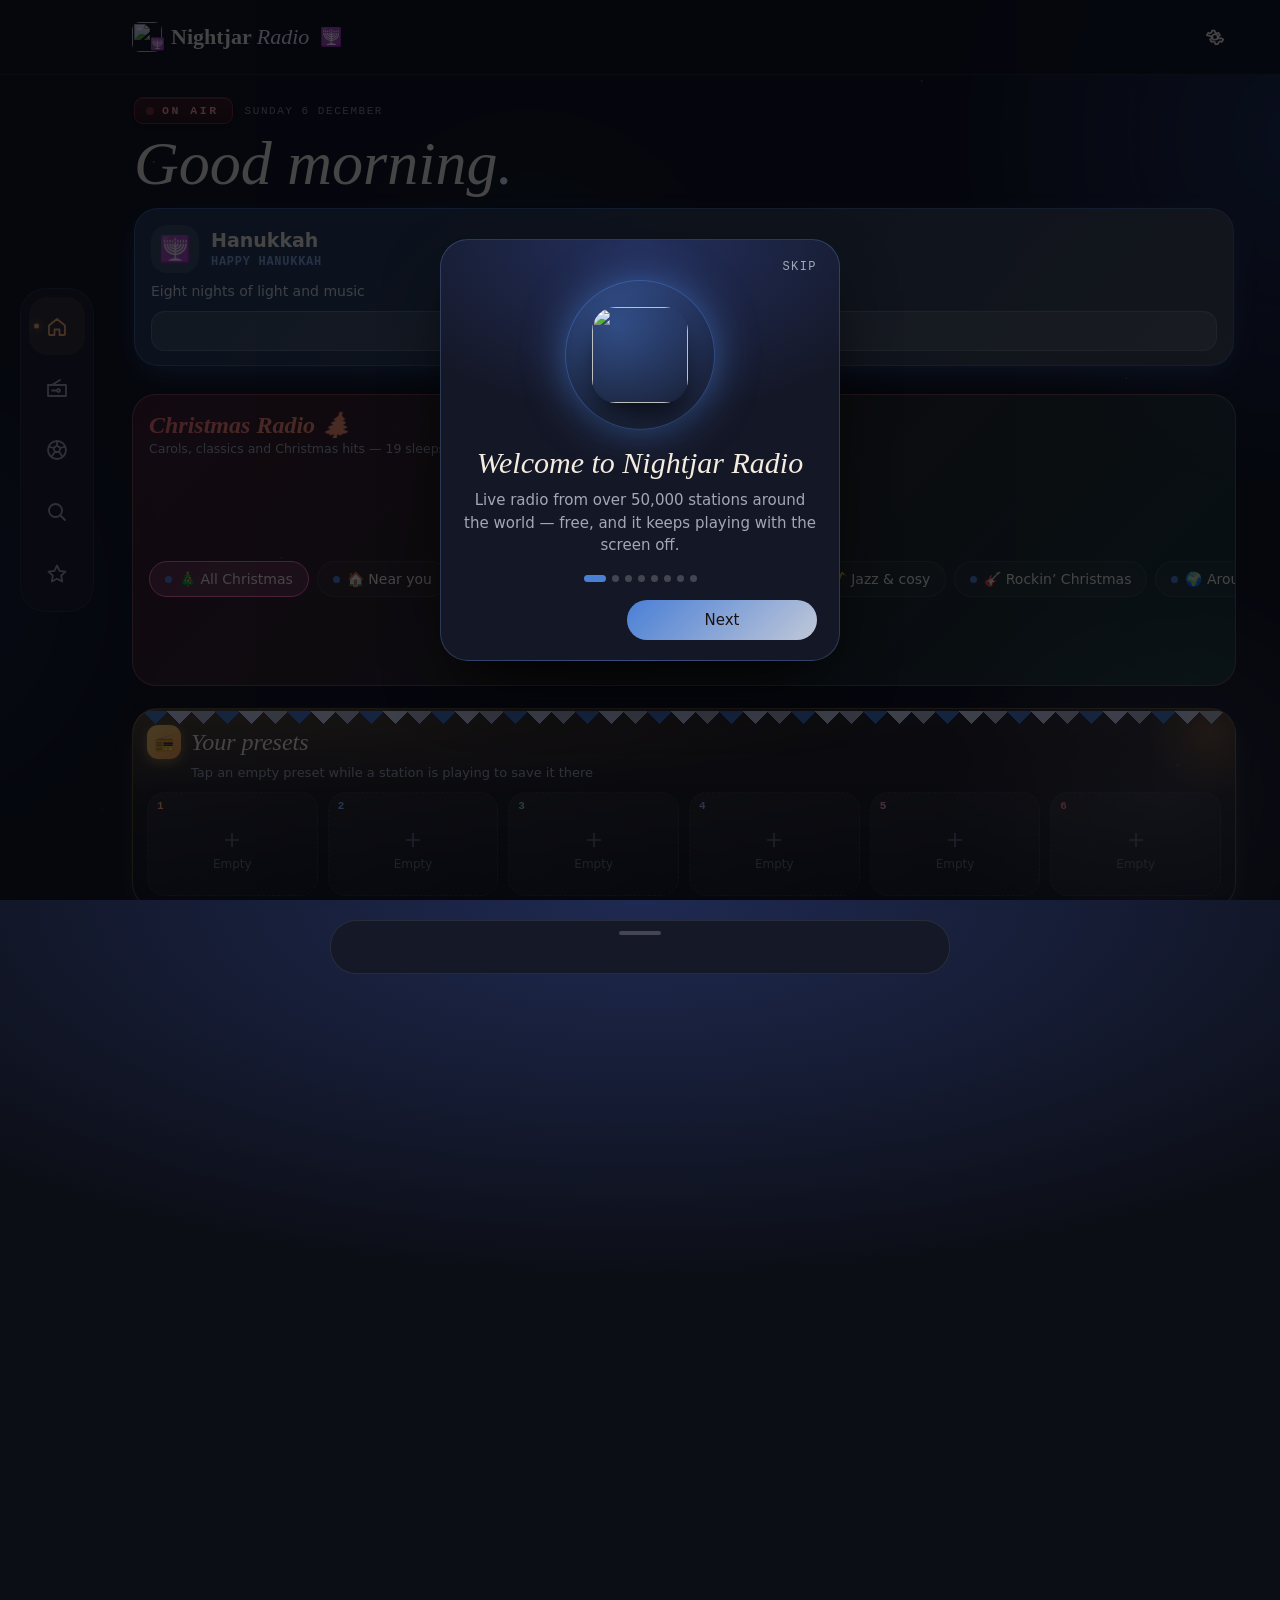
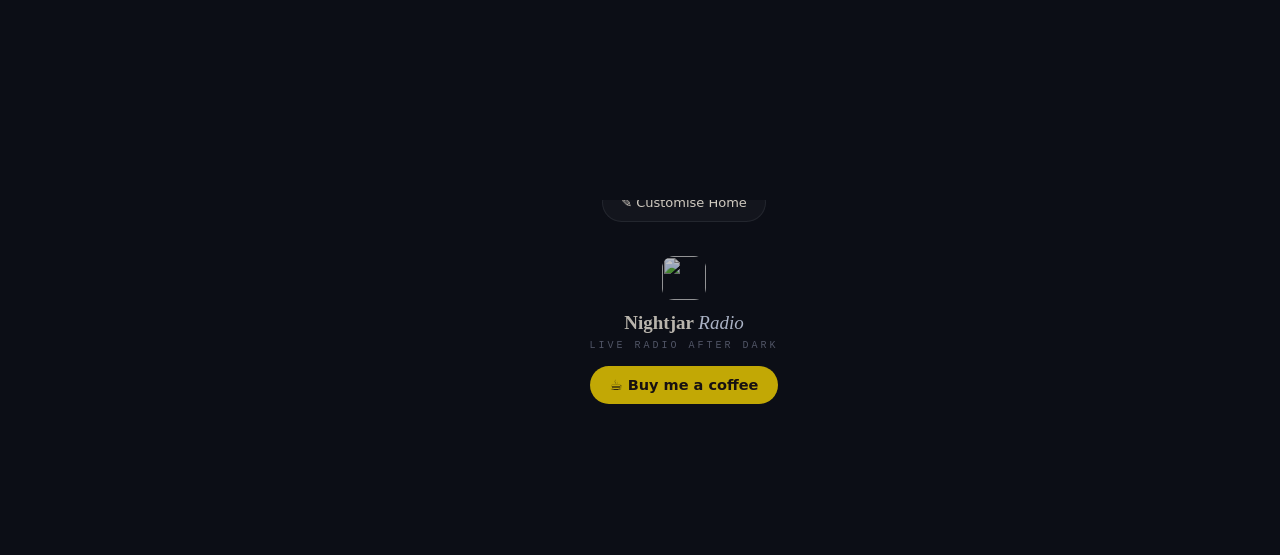
==== commit c56b4467: "App shortcut 'Favourites' opens the Favourites tab (all copies, additive) Co-Authored-By: Claude Opu" ====
--- a/index.html
+++ b/index.html
@@ -1903,7 +1903,8 @@
 window.njrAction=a=>{if(modalOpen)closeModal();if(npOpen)closeNP();if(sheetOpen)closeSheet();if(nlOn)nlExit();
   if(a==='globe'){go('home');setTimeout(()=>{$('#globe')?.scrollIntoView({block:'center',behavior:'smooth'});setTimeout(globeSpin,700)},500)}
   else if(a==='dial'){go('dial');const t=setInterval(()=>{if(window.dialSpin&&$('.tk.has')){clearInterval(t);setTimeout(()=>window.dialSpin(),400)}},200);setTimeout(()=>clearInterval(t),12000)}
-  else if(a==='bed')bedtime()};
+  else if(a==='bed')bedtime()
+  else if(a==='favs')go('library')};
 document.addEventListener('click',e=>{const a=e.target.closest('a.bmc');if(a&&NAT){e.preventDefault();NAT.openUrl(a.href)}});
 /* ---------- start ---------- */
 go('home');renderMini();if(cur)meta();poke();setTimeout(onboard,700);
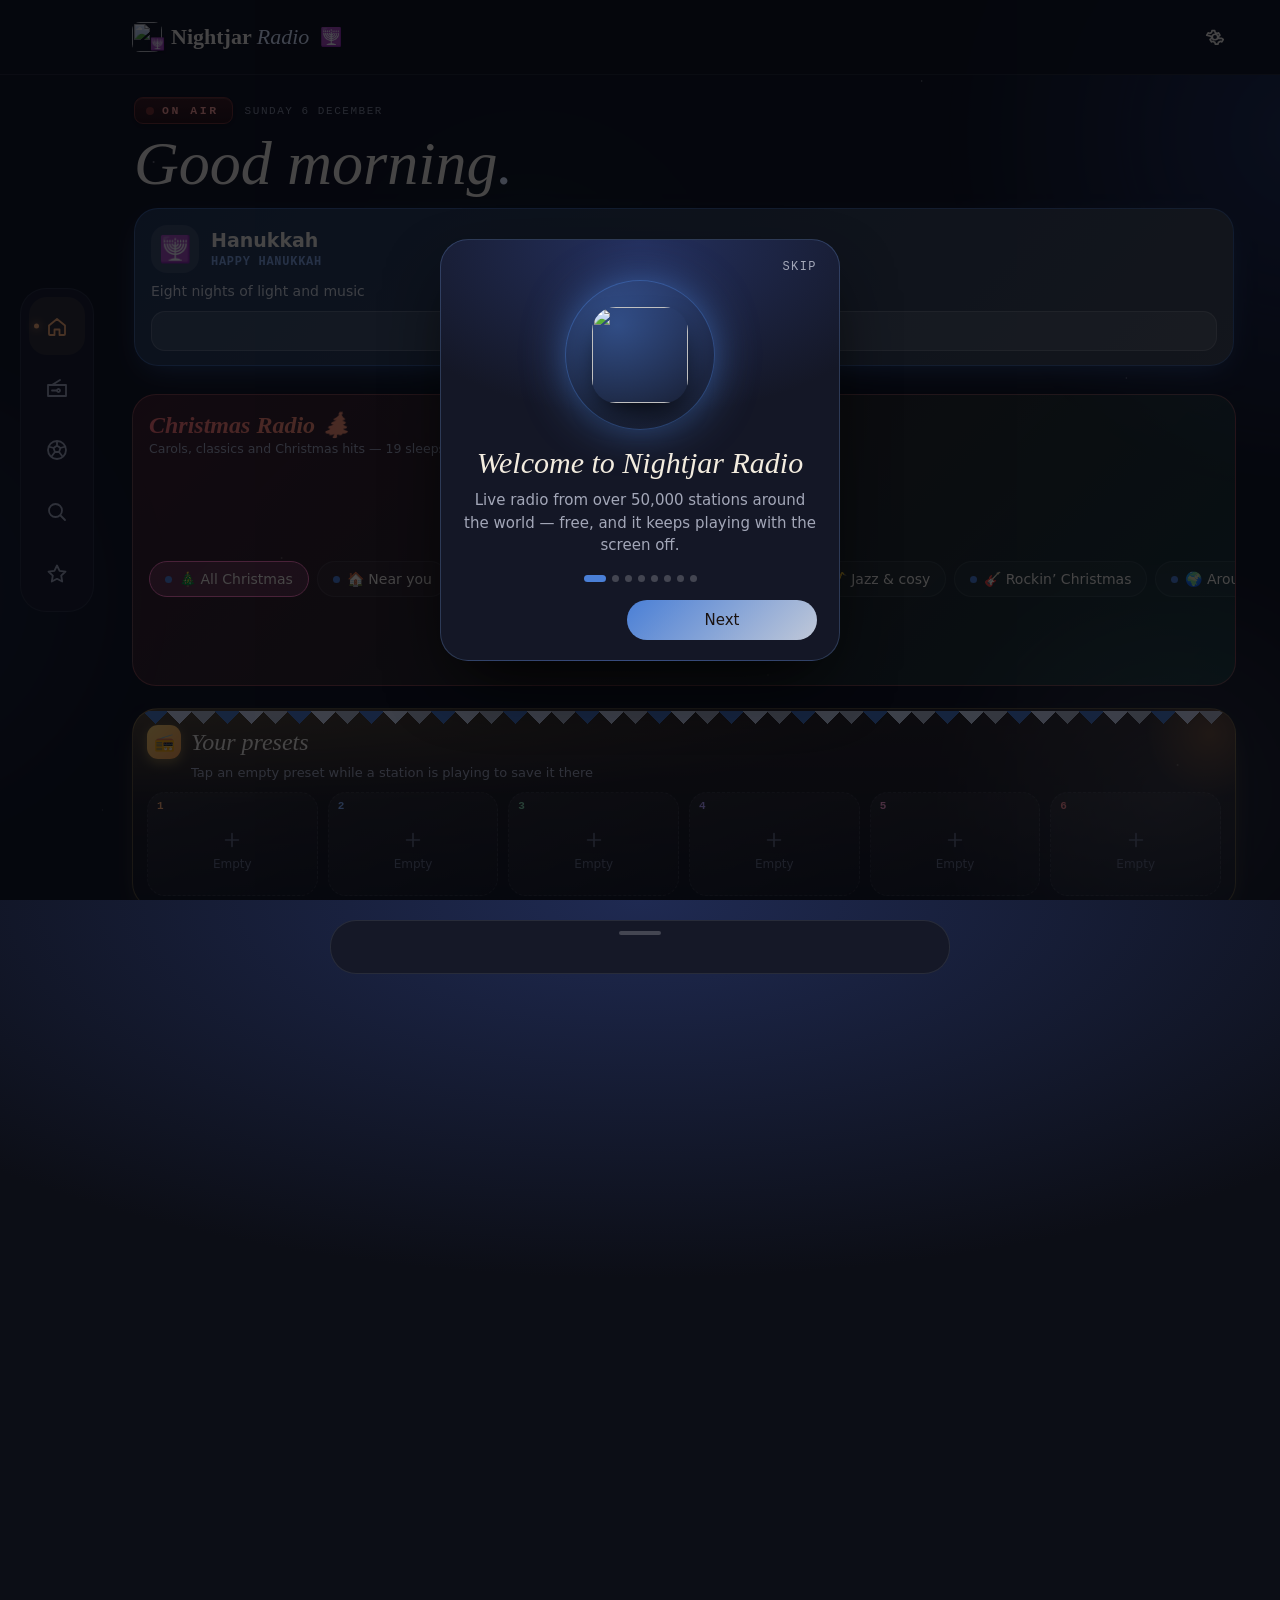
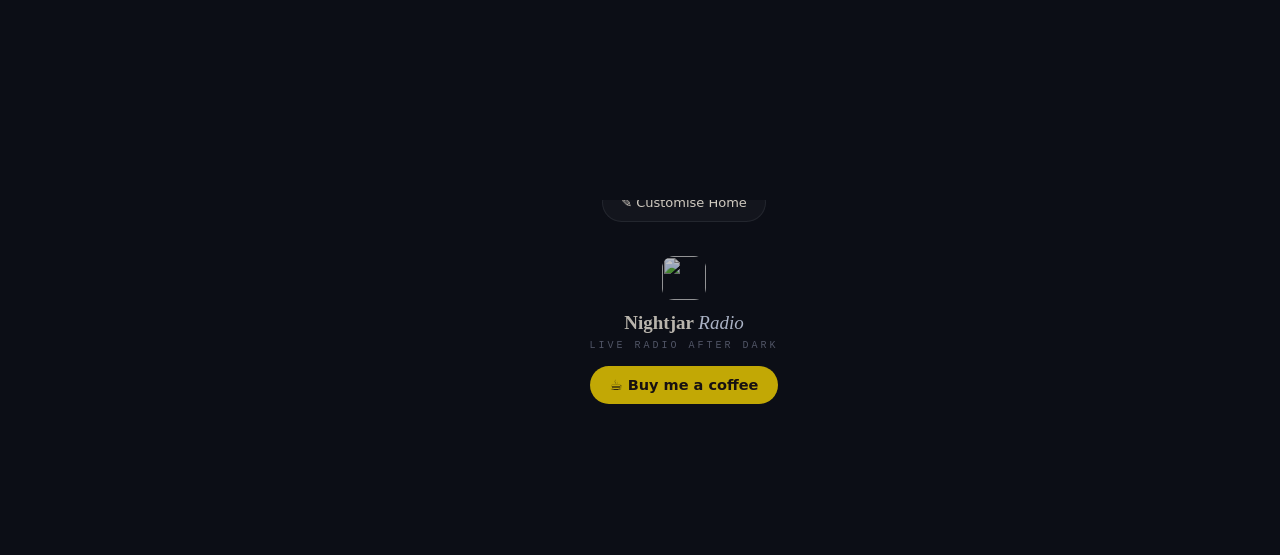
==== commit 44a9ea5d: "Beta + Stable: Customise Home order is respected (Christmas Radio no longer forced to the top once m" ====
--- a/index.html
+++ b/index.html
@@ -38,6 +38,7 @@
 window.ROOT='https://daniturn3.github.io/nightjar-radio/';window.WEBCH=/\/nightjar-radio\/next\//.test(location.pathname)?'test':/\/nightjar-radio\/beta\//.test(location.pathname)?'beta':'stable';
 window.njrRoute=function(){try{if(!window.NJR||window.njrMoving)return;var L=localStorage,want=L.getItem('njr_tester')==='true'?'test':L.getItem('njr_chan')==='"beta"'?'beta':'stable';
   if(want!==WEBCH)location.replace('/nightjar-radio/'+({test:'next/',beta:'beta/',stable:''})[want]+location.search+location.hash)}catch(e){}};njrRoute();</script>
+<meta property="og:title" content="Nightjar Radio — live radio after dark"><meta property="og:description" content="Free live radio from 50,000+ stations around the world. No adverts, no sign-up."><meta property="og:image" content="https://radio.churr.co.uk/get/og.jpg"><meta property="og:image:width" content="1200"><meta property="og:image:height" content="630"><meta property="og:url" content="https://radio.churr.co.uk/"><meta property="og:type" content="website"><meta name="twitter:card" content="summary_large_image">
 <meta name="viewport" content="width=device-width,initial-scale=1">
 <meta name="apple-mobile-web-app-capable" content="yes"><meta name="apple-mobile-web-app-status-bar-style" content="black-translucent"><meta name="apple-mobile-web-app-title" content="Nightjar Radio">
 <script>/* iPhone/iPad: draw edge to edge (behind the notch and status bar); the header pads itself with the safe area. */
@@ -972,8 +973,11 @@
  ['vc','Windows Down Radio','🌴','Sunny-drive stations · until 18 Dec','#ff6fb5','#40d6d6'],['near','Near you','📍','Local stations, closest first','#86d9a8','#2fb38a'],['globe','Around the world now','🌍','Spin the globe','#86b4ff','#4f6cff'],
  ['recent','Tune back in','↺','Stations you played lately','#b8a2ff','#7b5cff'],['country','Popular in your country','🏠','Top stations where you live','#ffad6b','#e5533d'],['world','Most loved worldwide','❤','The world’s most-played','#ff8a8a','#e0435f'],['night','Late-night picks','🌙','Mellow stations for after dark','#7f8cff','#3a3f9e']];
 function homeAll(){const def=HSEC.map(h=>h[0]).filter(id=>(id!=='vc'||vcOn())&&(id!=='xmas'||xmasOn())),saved=LS.get('homeOrder',[]).filter(id=>def.includes(id));
-  def.forEach((id,i)=>{if(!saved.includes(id)){const prev=def.slice(0,i).reverse().find(x=>saved.includes(x));saved.splice(prev?saved.indexOf(prev)+1:0,0,id)}});return saved}
-const homeOrder=()=>{const hid=LS.get('homeHide',[]);let o=homeAll().filter(id=>!hid.includes(id));if(xmasOn()&&o.includes('xmas'))o=['xmas',...o.filter(x=>x!=='xmas')];return o};
+  const raw=LS.get('homeOrder',[]);
+  def.forEach((id,i)=>{if(!saved.includes(id)){const prev=def.slice(0,i).reverse().find(x=>saved.includes(x));saved.splice(prev?saved.indexOf(prev)+1:0,0,id)}});
+  /* Christmas Radio starts at the top in season — until you move it yourself */
+  if(xmasOn()&&!raw.includes('xmas')&&saved.includes('xmas'))saved.splice(0,0,...saved.splice(saved.indexOf('xmas'),1));return saved}
+const homeOrder=()=>{const hid=LS.get('homeHide',[]);return homeAll().filter(id=>!hid.includes(id))};
 function homeCustom(){const ord=homeAll(),hid=LS.get('homeHide',[]);
   sheet(`<h3>Customise Home</h3><p class="dim" style="font-size:13px;margin:0 0 12px">Move sections up or down, and switch off the ones you don’t use.</p>
   <div class="hcl">${ord.map((id,i)=>{const h=HSEC.find(x=>x[0]===id),on=!hid.includes(id);return`<div class="hcr${on?'':' off'}" style="--a:${h[4]};--b:${h[5]}"><span class="hcn">${String(i+1).padStart(2,'0')}</span><span class="hce">${h[2]}</span><div class="hct"><b>${esc(h[1])}</b><small>${on?esc(h[3]):'Hidden'}</small></div>
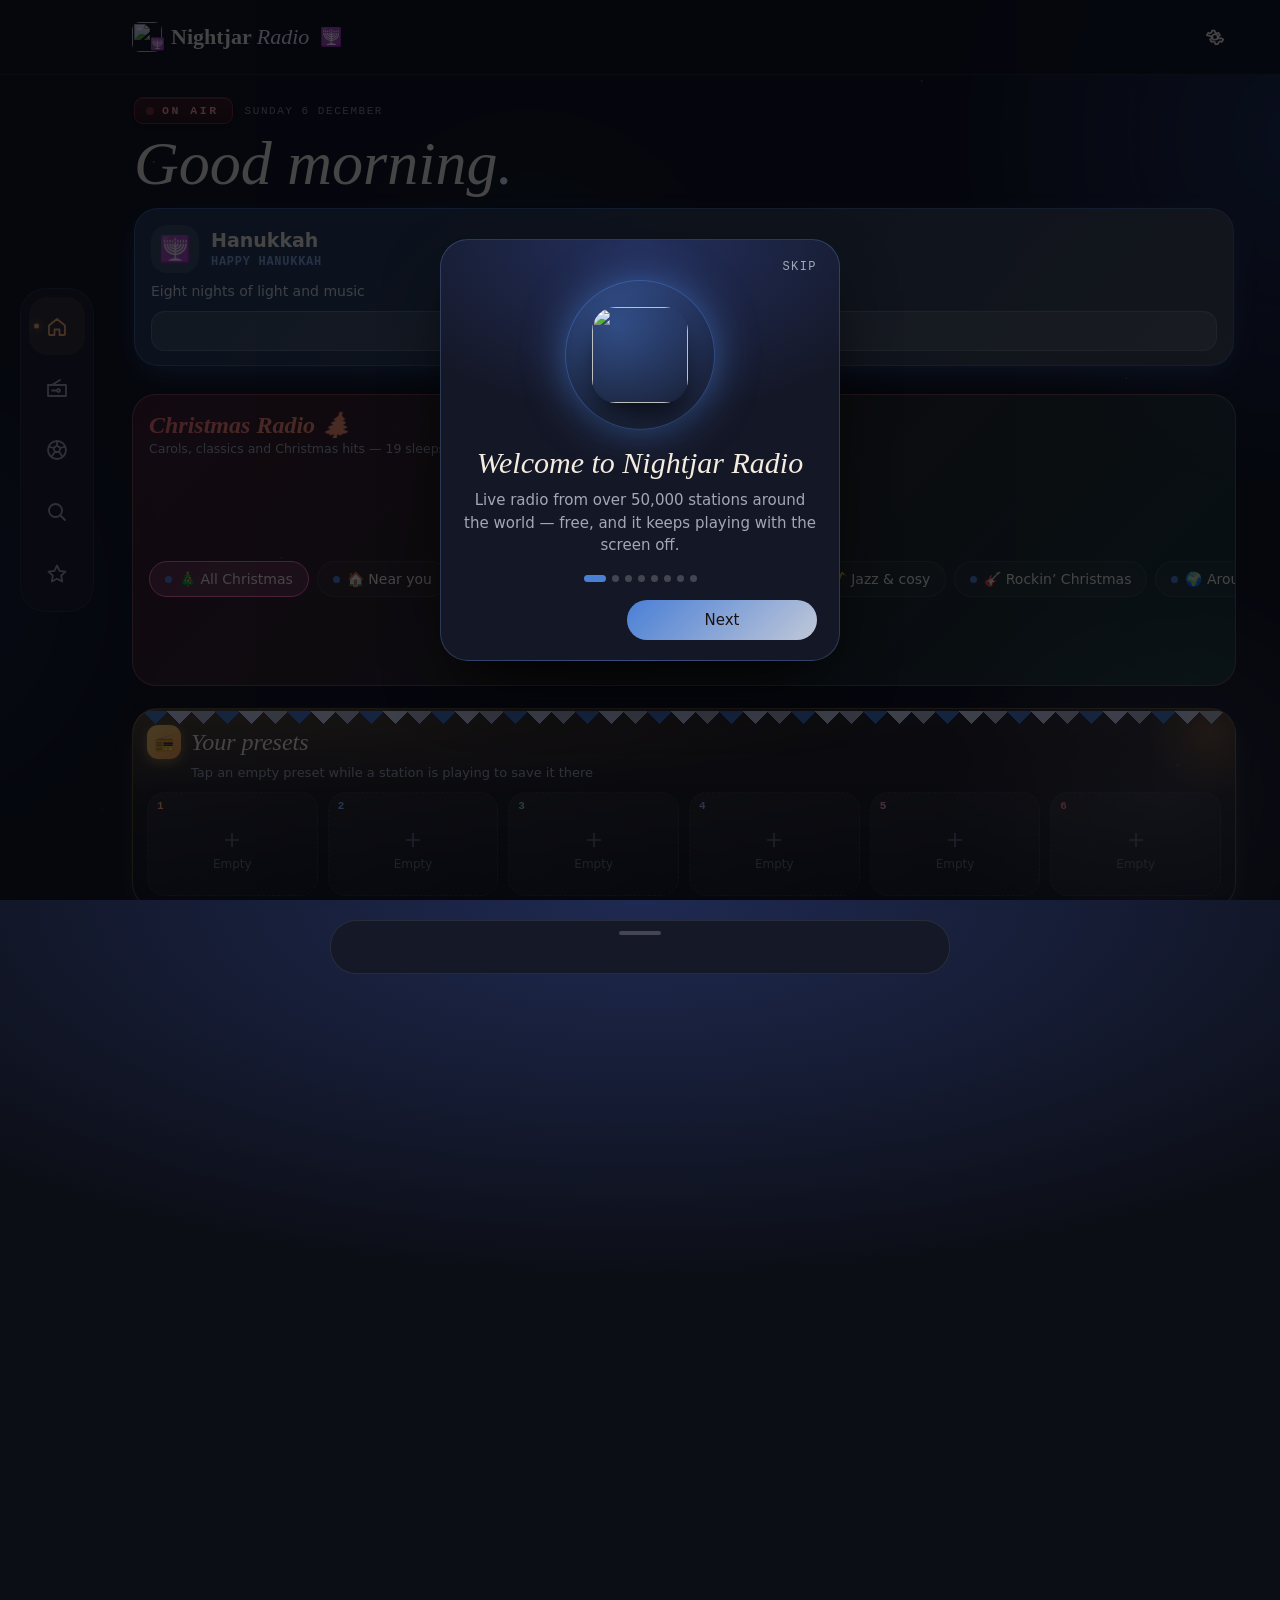
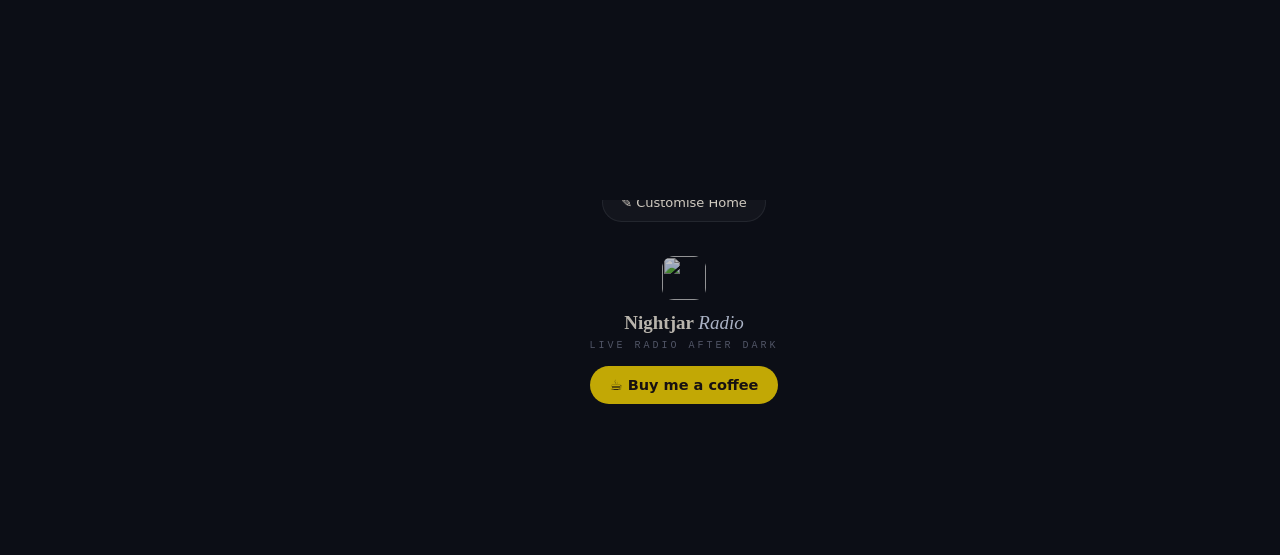
==== commit 41f6d30a: "Stable: daily saved-station address refresh Co-Authored-By: Claude Opus 5.5 <noreply@anthropic.com> " ====
--- a/index.html
+++ b/index.html
@@ -1929,6 +1929,15 @@
     d.innerHTML=`<div style="flex:1"><b>Add it to your Home Screen</b>Tap ${sh} <b style="display:inline;font:inherit;font-weight:600">Share</b>, then <b style="display:inline;font:inherit;font-weight:600">Add to Home Screen</b>. It opens like an app and keeps your presets and favourites safe.</div><button class="x" type="button">Got it</button>`;
     d.querySelector('.x').onclick=()=>{LS.set('a2hsAt',Date.now());d.remove()};document.body.appendChild(d)},5000)
 }catch(e){}})();
+
+/* Stations sometimes move their stream to a new address. Once a day, refresh saved stations from Radio Browser so presets and favourites keep working. */
+async function refreshSaved(force){try{if(!force&&Date.now()-(LS.get('urlChk',0)||0)<864e5)return;LS.set('urlChk',Date.now());
+  const keys=['presets','favs','recent'],ids=[...new Set(keys.flatMap(k=>(S[k]||[]).filter(Boolean).map(x=>x.u)).filter(u=>/^[0-9a-f-]{36}$/i.test(u||'')))];if(!ids.length)return;
+  const fresh={};for(let i=0;i<ids.length;i+=40){const d=await rb('/json/stations/byuuid?uuids='+ids.slice(i,i+40).join(','));(Array.isArray(d)?d:[]).forEach(x=>{const m=mk(x);if(m.u&&m.url)fresh[m.u]=m})}
+  const ch=new Set();keys.forEach(k=>{S[k]=(S[k]||[]).map(x=>{const f=x&&fresh[x.u];if(!f)return x;const y={...x};let c=false;
+    if(f.url!==x.url){y.url=f.url;c=true}if(f.fav&&f.fav!==x.fav){y.fav=f.fav;c=true}['br','cd','hls'].forEach(q=>{if(f[q]!=null&&f[q]!==x[q]){y[q]=f[q];c=true}});if(c)ch.add(k);return c?y:x})});
+  if(ch.size){save(...ch);typeof logErr=='function'&&logErr('saved stations refreshed: '+[...ch].join(','))}}catch{}}
+setTimeout(()=>refreshSaved(),9000);
 </script>
 </body>
 </html>
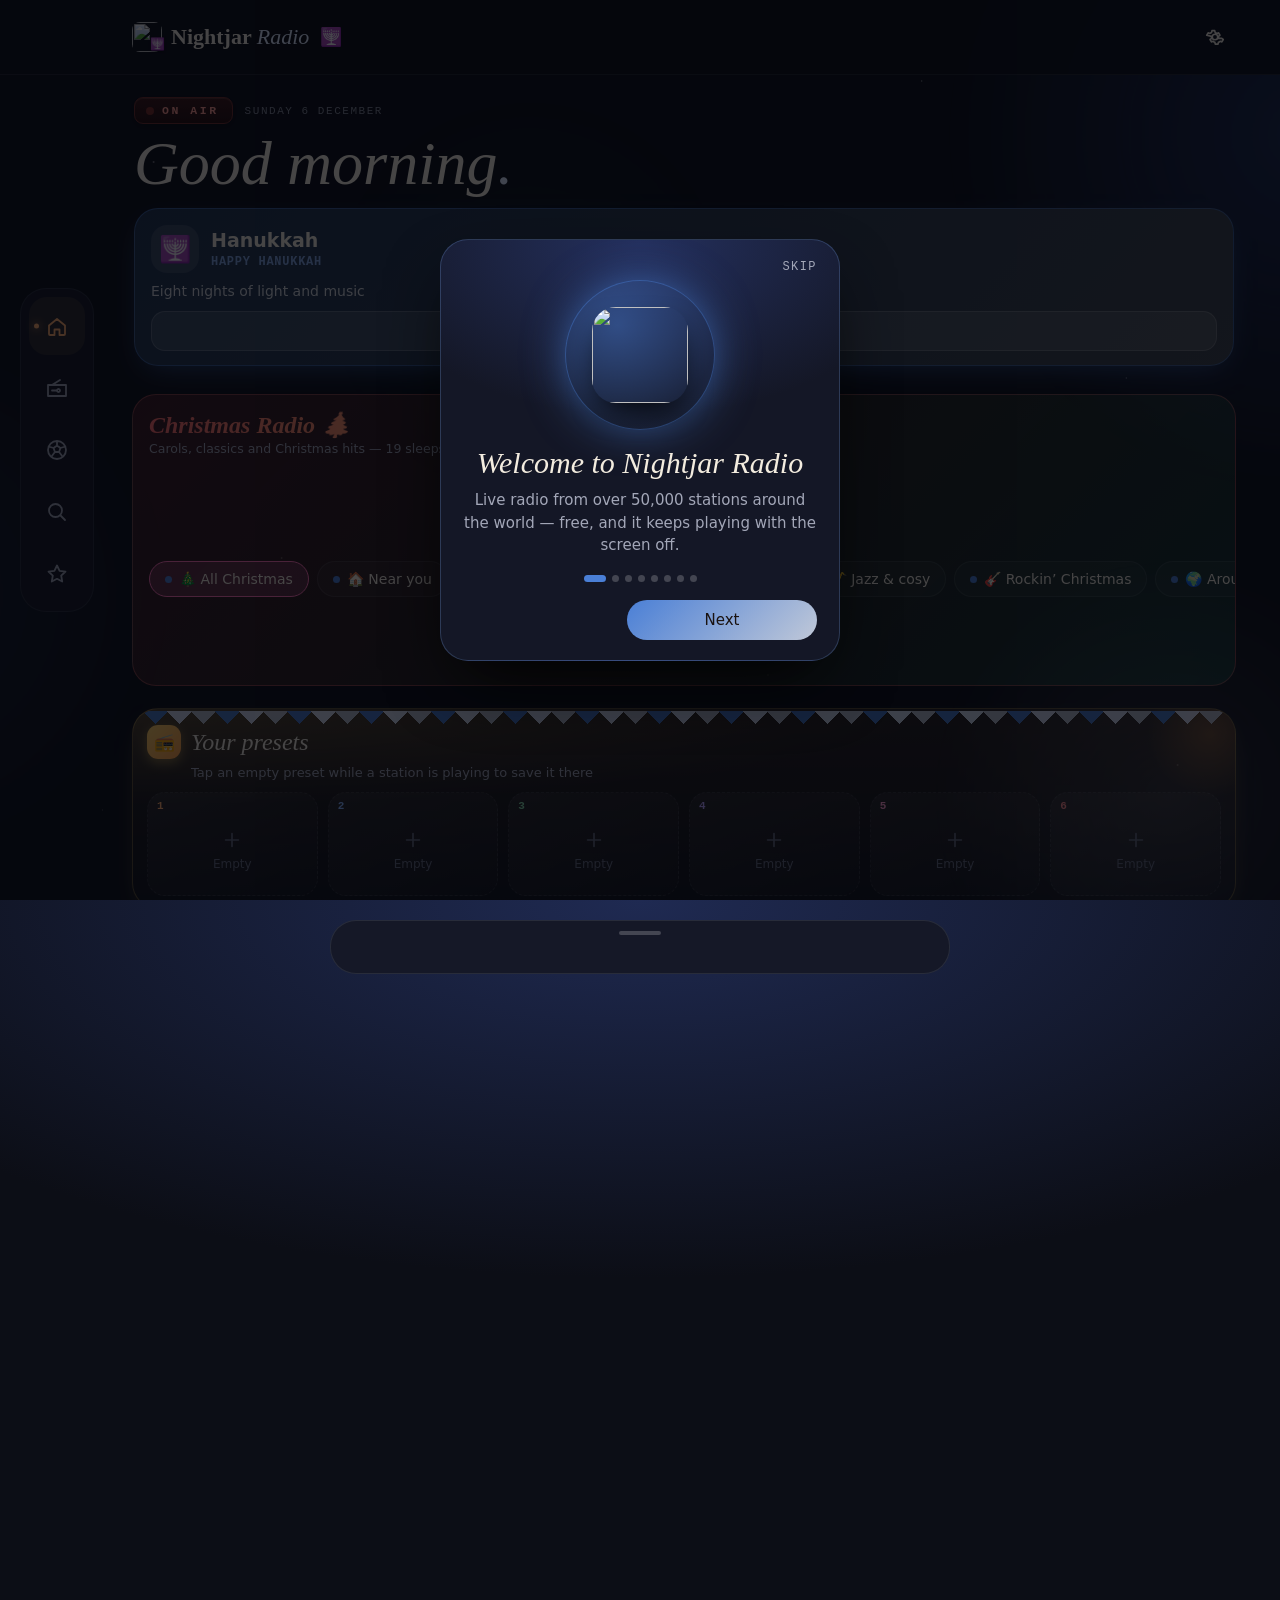
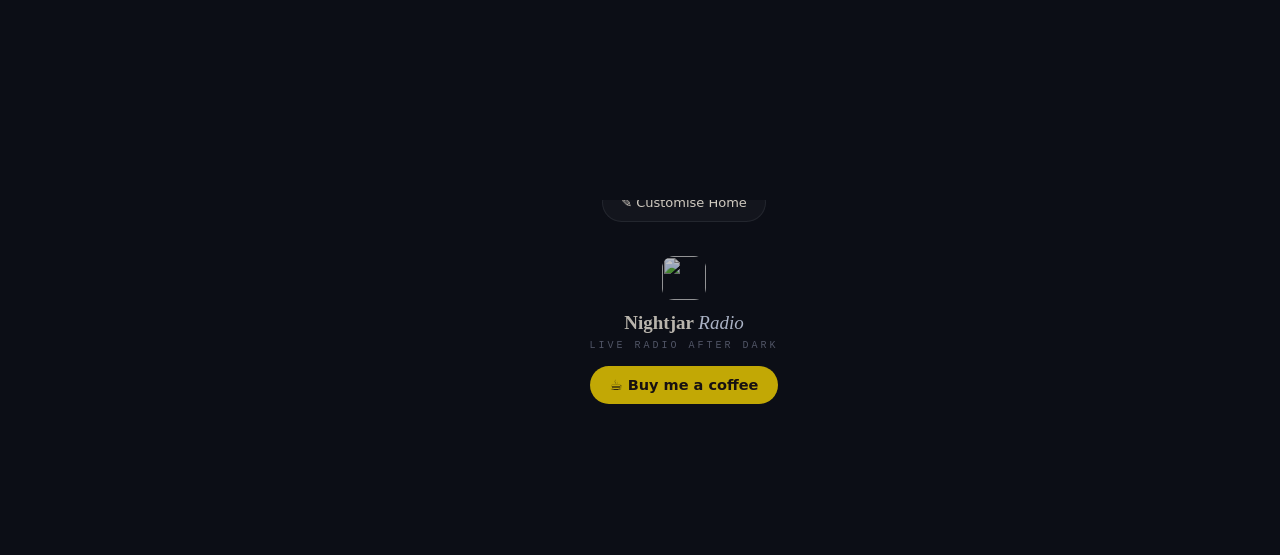
==== commit c5956039: "Beta + Stable: tidy song titles that arrive as a tag list; clean already-saved songs (all copies) Co" ====
--- a/index.html
+++ b/index.html
@@ -776,8 +776,16 @@
   if(reconn&&!wasRc)toast('📶 Signal dropped — reconnecting…');if(wasRc&&playing)toast('✓ Back on air');
   if(e.err&&e.err!==natErr){buffering=false;toast('Couldn’t tune in to '+(cur?.n||'that station')+' — try another station')}natErr=e.err||'';
   if(playing&&!was)logStart();if(!playing&&was)logEnd();
-  if((e.song||'')!==song){song=unent(e.song||'');showSong()}setState()};
+  {const ns=tidySong(e.song||'');if(ns!==song){song=ns;showSong()}}setState()};
 /* Some stations send song titles with HTML codes in them (e.g. &#8212; for a dash) — turn them back into the real characters. */
+/* Some stations (iHeart and others) send their whole tag list as the song, e.g.
+   ARTIST - text="Title" song_spot="M" length="00:04:28" amgArtworkURL="…". Keep just "Artist - Title". */
+function tidySong(s){s=unent(String(s||'')).trim();if(!s||!/\b[A-Za-z_]+="/.test(s))return s;
+  const tag=k=>{const m=s.match(new RegExp('\\b'+k+'="([^"]*)"','i'));return m?m[1].trim():''};
+  let t=tag('text')||tag('title')||tag('song'),a=tag('artist');const pre=s.split(/\s*-?\s*\b[A-Za-z_]+="/)[0].replace(/\s*-\s*$/,'').trim();if(!a)a=pre;
+  if(!t){if(pre)return pre;return ''}
+  return a&&a.toLowerCase()!==t.toLowerCase()?a+' - '+t:t}
+try{const h=LS.get('songs',[]);if(h.some(x=>/\b[A-Za-z_]+="/.test(x.s||'')))LS.set('songs',h.map(x=>({...x,s:tidySong(x.s)})).filter(x=>x.s))}catch{}
 function unent(s){if(!s||s.indexOf('&')<0)return s;const N={amp:'&',lt:'<',gt:'>',quot:'"',apos:"'",nbsp:' ',mdash:'—',ndash:'–',hellip:'…',rsquo:'’',lsquo:'‘',rdquo:'”',ldquo:'“'};
   return s.replace(/&(#x[0-9a-f]+|#\d+|[a-z]+);/gi,(m,c)=>c[0]==='#'?(()=>{const n=c[1]==='x'||c[1]==='X'?parseInt(c.slice(2),16):+c.slice(1);try{return n>0&&n<0x110000?String.fromCodePoint(n):m}catch{return m}})():(N[c.toLowerCase()]??m))}
 function showSong(){logSong();renderMini();const r=$('#rsong');if(r)r.textContent=song?'♪ '+song:'';$$('.lsong').forEach(x=>x.textContent=song?'♪ '+song:[cur?.c,cur?.tags?.[0]].filter(Boolean).join(' · '));carTick()}
@@ -1775,7 +1783,7 @@
   const now=Date.now(),seen=new Set(),need=sts.filter(st=>st&&st.u&&/^https?:/i.test(st.url||'')&&!st.hls&&!seen.has(st.u)&&seen.add(st.u)).filter(st=>{const c=NPC[st.u];if(force&&c)c.ask=1;if(!c)return true;if(c.pending&&now-c.pending<15e3)return false;return now-c.at>NPFRESH}).slice(0,30);
   if(!need.length){npPaint();return 0}need.forEach(st=>{NPU[st.url]=st.u;NPC[st.u]=Object.assign(NPC[st.u]||{t:'',at:0},{pending:now},force?{ask:1}:{})});
   try{NAT.peek(JSON.stringify(need.map(st=>st.url)))}catch{}return need.length}
-window.njrPeek=e=>{if(!e||!e.u)return;const id=NPU[e.u];if(!id)return;const o=NPC[id]||{};NPC[id]={t:unent(String(e.t||'')),at:Date.now(),pending:0,ask:o.ask};npPaint()};
+window.njrPeek=e=>{if(!e||!e.u)return;const id=NPU[e.u];if(!id)return;const o=NPC[id]||{};NPC[id]={t:tidySong(String(e.t||'')),at:Date.now(),pending:0,ask:o.ask};npPaint()};
 const npAuto=()=>S.presets.filter(Boolean).concat(S.favs);
 function npButtons(){if(!npOK())return;$$('#view .sec').forEach(sc=>{if(sc.querySelector('.npbtn')||!sc.querySelector('[data-st]'))return;const h=sc.querySelector('.sh');if(!h)return;
   const b=document.createElement('button');b.className='npbtn';b.textContent='♪ What’s on?';b.onclick=ev=>{ev.stopPropagation();const sts=[...sc.querySelectorAll('[data-st]')].map(npSt);
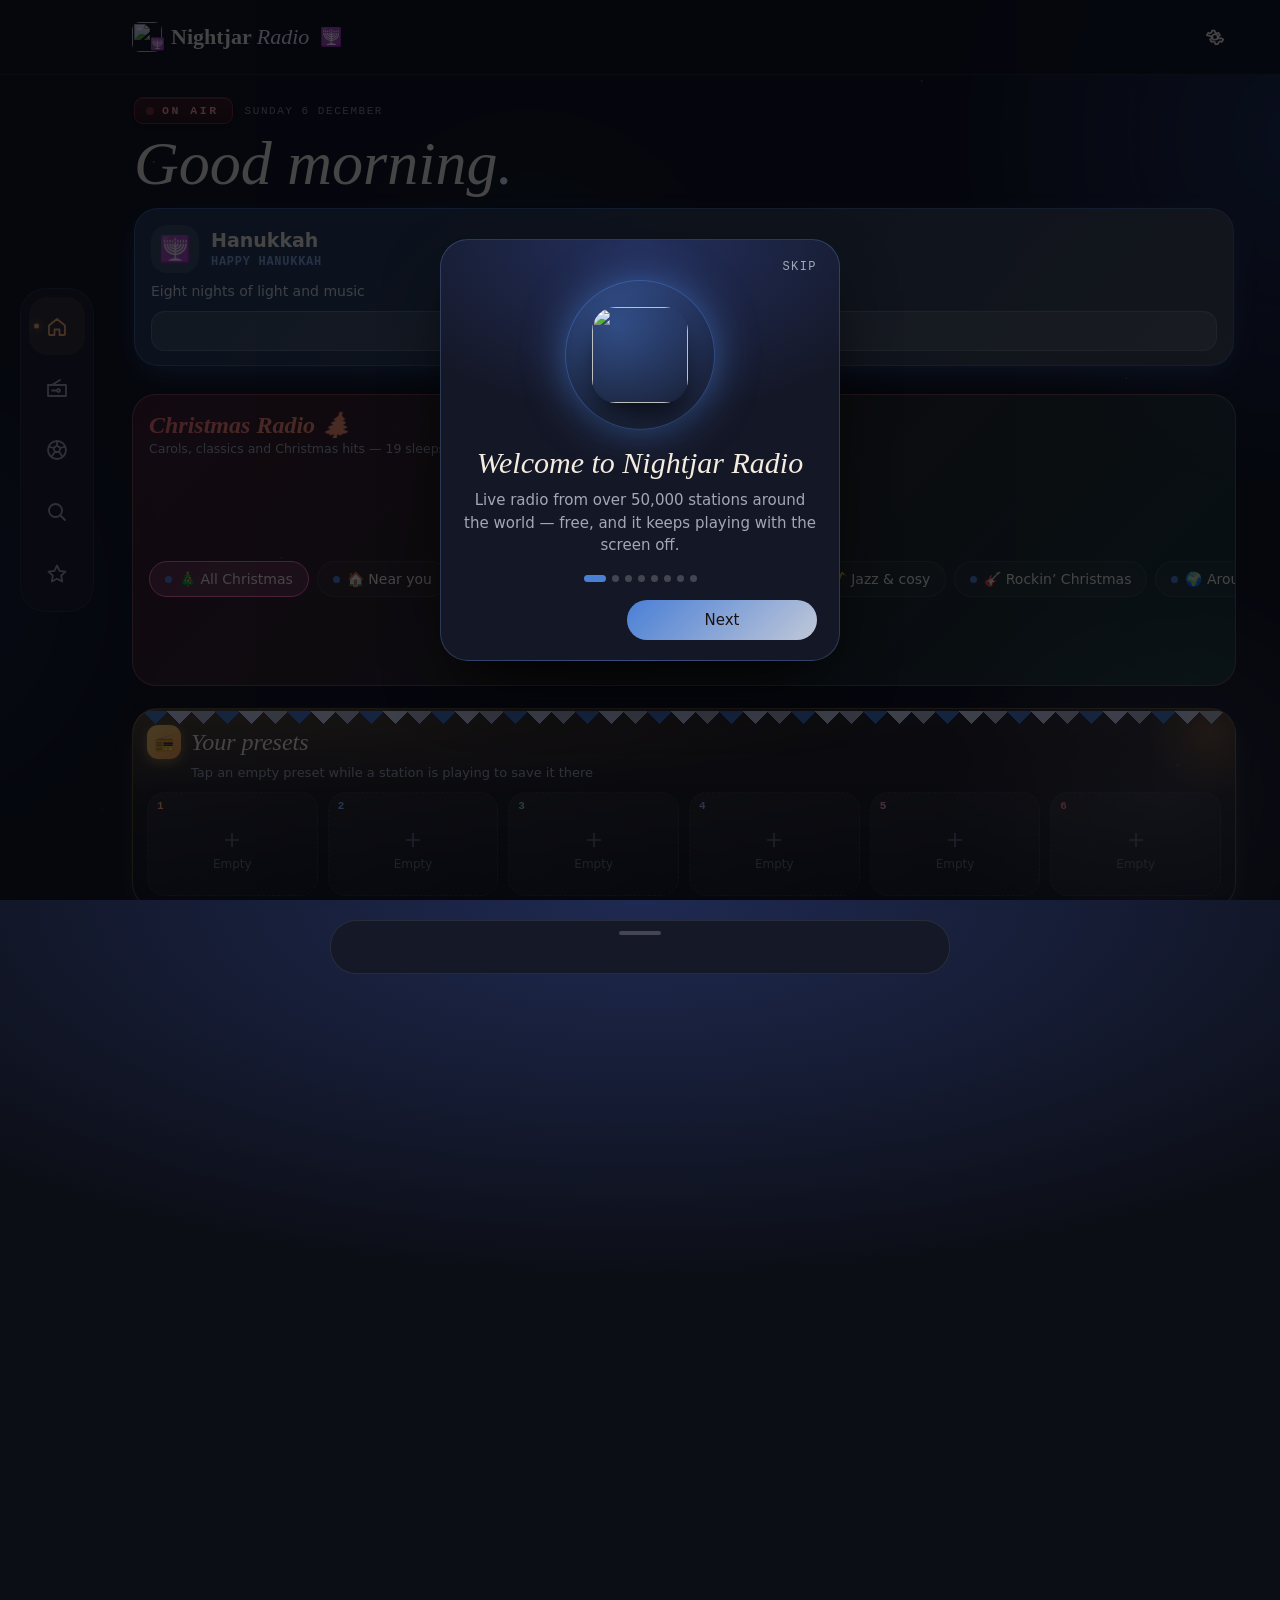
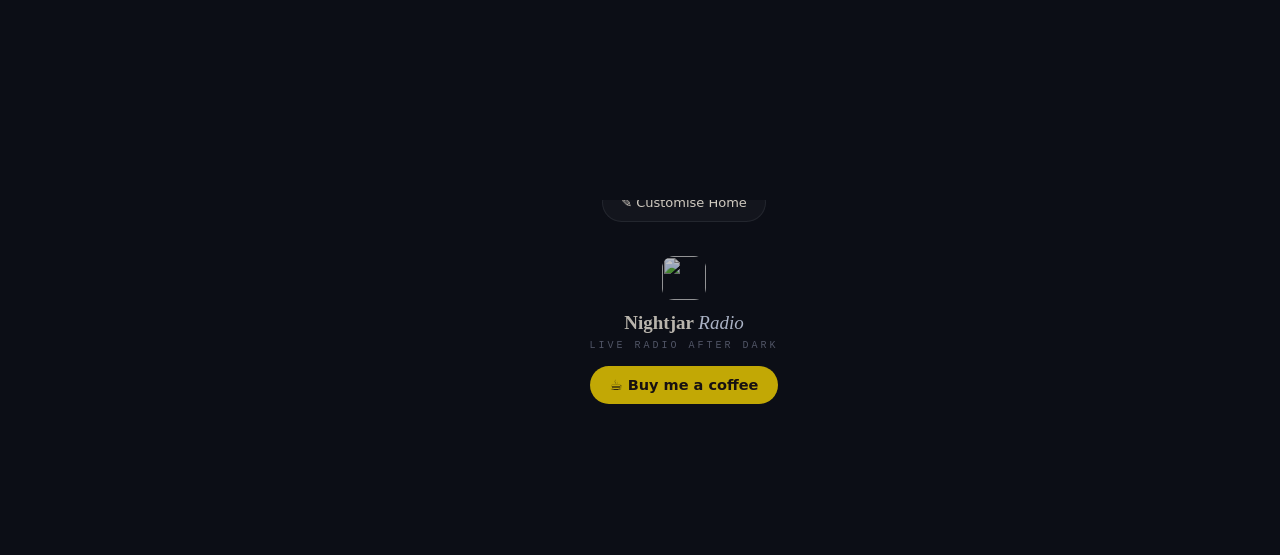
==== commit ff10bdcd: "Accessibility menu (Settings → Accessibility) and screen reader names, in Test, Beta and Stable (web" ====
--- a/index.html
+++ b/index.html
@@ -1,6 +1,8 @@
 <!DOCTYPE html>
 <html lang="en">
 <head>
+<script>/* Accessibility settings, applied before anything draws */try{const a=JSON.parse(localStorage.getItem('njr_a11y')||'{}'),c=document.documentElement.classList;if(a.ts==='l')c.add('a-l');if(a.ts==='xl')c.add('a-xl');if(a.hc)c.add('a-hc');if(a.rm)c.add('a-rm');if(a.big)c.add('a-big');if(a.plain)c.add('a-plain')}catch(e){}</script>
+
 <meta charset="utf-8">
 <base href="/nightjar-radio/">
 <meta http-equiv="Content-Security-Policy" content="default-src 'self'; script-src 'self' 'unsafe-inline'; style-src 'self' 'unsafe-inline'; font-src 'self' data:; img-src * data: blob:; media-src * data: blob:; connect-src *; object-src 'none'; base-uri 'self'; form-action 'self'; frame-src 'none'">
@@ -632,6 +634,15 @@
   #app{max-width:1900px}
   #mini{left:max(132px,calc((100vw - 1900px) / 2 + 132px));right:max(44px,calc((100vw - 1900px) / 2 + 44px));max-width:1700px}
 }
+
+/* Accessibility (Settings → Accessibility) */
+html.a-l body{zoom:1.12}html.a-xl body{zoom:1.25}
+html.a-hc{--mut:#dcdfea;--dim:#b9bdcc;--line:rgba(234,242,255,.32)}html.a-hc .card,html.a-hc .sec,html.a-hc .sheet,html.a-hc .pill,html.a-hc .chip{border-color:rgba(234,242,255,.35)!important}
+html.a-hc a{text-decoration:underline}
+html.a-rm *,html.a-rm *::before,html.a-rm *::after{animation-duration:.001s!important;animation-iteration-count:1!important;transition-duration:.001s!important;scroll-behavior:auto!important}
+html.a-big button,html.a-big .pill,html.a-big .mi,html.a-big select,html.a-big .chip{min-height:48px}html.a-big .pill,html.a-big .chip{padding-left:16px;padding-right:16px}
+html.a-plain{--serif:'Space Grotesk',system-ui,sans-serif}
+.srlive{position:absolute;width:1px;height:1px;overflow:hidden;clip:rect(0 0 0 0);white-space:nowrap}
 </style>
 </head>
 <body>
@@ -788,7 +799,7 @@
 try{const h=LS.get('songs',[]);if(h.some(x=>/\b[A-Za-z_]+="/.test(x.s||'')))LS.set('songs',h.map(x=>({...x,s:tidySong(x.s)})).filter(x=>x.s))}catch{}
 function unent(s){if(!s||s.indexOf('&')<0)return s;const N={amp:'&',lt:'<',gt:'>',quot:'"',apos:"'",nbsp:' ',mdash:'—',ndash:'–',hellip:'…',rsquo:'’',lsquo:'‘',rdquo:'”',ldquo:'“'};
   return s.replace(/&(#x[0-9a-f]+|#\d+|[a-z]+);/gi,(m,c)=>c[0]==='#'?(()=>{const n=c[1]==='x'||c[1]==='X'?parseInt(c.slice(2),16):+c.slice(1);try{return n>0&&n<0x110000?String.fromCodePoint(n):m}catch{return m}})():(N[c.toLowerCase()]??m))}
-function showSong(){logSong();renderMini();const r=$('#rsong');if(r)r.textContent=song?'♪ '+song:'';$$('.lsong').forEach(x=>x.textContent=song?'♪ '+song:[cur?.c,cur?.tags?.[0]].filter(Boolean).join(' · '));carTick()}
+function showSong(){logSong();renderMini();if(A11Y().sr&&song){let l=document.getElementById('srlive');if(!l){l=document.createElement('div');l.id='srlive';l.className='srlive';l.setAttribute('aria-live','polite');document.body.appendChild(l)}l.textContent='Now playing: '+song+(cur?' on '+cur.n:'')}const r=$('#rsong');if(r)r.textContent=song?'♪ '+song:'';$$('.lsong').forEach(x=>x.textContent=song?'♪ '+song:[cur?.c,cur?.tags?.[0]].filter(Boolean).join(' · '));carTick()}
 au.addEventListener('playing',()=>{if(reconn)toast('✓ Back on air');reconn=false;reconnN=0;webPlayed=cur?.u;playing=true;buffering=false;staticOff();setState();logStart();if(sleepFade)au.volume=stVol(cur)});
 au.addEventListener('pause',()=>{if(!reconn)wantPlay=false;playing=false;buffering=false;staticOff();setState();logEnd()});
 au.addEventListener('waiting',()=>{buffering=true;setState()});
@@ -818,7 +829,7 @@
 /* ---------- views ---------- */
 const TABS=[['home','home'],['dial','dial'],['sport','ball'],['search','search'],['library','lib']];
 let view='home',renderTok=0;const VIEWS={};
-$('#tabs').innerHTML=TABS.map(([t,i])=>`<button data-tab="${t}" aria-label="${t}">${ic(i)}</button>`).join('');
+$('#tabs').innerHTML=TABS.map(([t,i])=>`<button data-tab="${t}" aria-label="${({home:'Home',dial:'Radio dial',library:'Favourites and library',search:'Search',sport:'Sport',globe:'Globe'})[t]||t}">${ic(i)}</button>`).join('');
 function go(v){view=v;$$('#tabs button').forEach(b=>b.classList.toggle('on',b.dataset.tab===v));window.scrollTo(0,0);render()}
 function render(){document.body.dataset.view=view;const tok=++renderTok;VIEWS[view]($('#view'),tok)}
 const sec=(t,body,sub='',n='')=>`<section class="sec"><div class="sh"><h2>${n?`<i>${n}</i>`:''}${t}</h2>${sub?`<p>${sub}</p>`:''}</div>${body}</section>`;
@@ -989,8 +1000,8 @@
 function homeCustom(){const ord=homeAll(),hid=LS.get('homeHide',[]);
   sheet(`<h3>Customise Home</h3><p class="dim" style="font-size:13px;margin:0 0 12px">Move sections up or down, and switch off the ones you don’t use.</p>
   <div class="hcl">${ord.map((id,i)=>{const h=HSEC.find(x=>x[0]===id),on=!hid.includes(id);return`<div class="hcr${on?'':' off'}" style="--a:${h[4]};--b:${h[5]}"><span class="hcn">${String(i+1).padStart(2,'0')}</span><span class="hce">${h[2]}</span><div class="hct"><b>${esc(h[1])}</b><small>${on?esc(h[3]):'Hidden'}</small></div>
-    <div class="hcm"><button class="hcb" data-hu="${i}" ${i?'':'disabled'} aria-label="Move up">↑</button><button class="hcb" data-hd="${i}" ${i<ord.length-1?'':'disabled'} aria-label="Move down">↓</button></div>
-    <label class="hsw"><input type="checkbox" data-ht="${id}" ${on?'checked':''}><i></i></label></div>`}).join('')}</div>
+    <div class="hcm"><button class="hcb" data-hu="${i}" ${i?'':'disabled'} aria-label="Move ${esc(h[1])} up">↑</button><button class="hcb" data-hd="${i}" ${i<ord.length-1?'':'disabled'} aria-label="Move ${esc(h[1])} down">↓</button></div>
+    <label class="hsw"><input type="checkbox" aria-label="Show ${esc(h[1])} on Home" data-ht="${id}" ${on?'checked':''}><i></i></label></div>`}).join('')}</div>
   <div class="btnrow" style="margin-top:14px"><button class="pill" id="hcreset">Reset to default</button><button class="pill" id="hcdone">Done</button></div>`);
   const save=(o,h)=>{LS.set('homeOrder',o);LS.set('homeHide',h);if(view==='home')render();homeCustom()};
   $$('[data-hu]').forEach(b=>b.onclick=()=>{const i=+b.dataset.hu,o=[...ord];[o[i-1],o[i]]=[o[i],o[i-1]];save(o,hid)});
@@ -1044,7 +1055,7 @@
   const knob=$('#knob'),turn=()=>{if(knob)knob.style.transform=`rotate(${d.scrollLeft*.75}deg)`};
   const at=()=>Math.max(0,Math.min(N*2-2,Math.round(d.scrollLeft/60)));
   const show=(j,live)=>{const i=j/2,onSt=Number.isInteger(i),st=onSt?dialList[i]:null;$('#freq').innerHTML=`${(88+(j/2)*(20/Math.max(1,N-1))).toFixed(1)}<small>MHz</small>`;
-    $('#dialcard').classList.toggle('lock',!!st);$('#dialcard').innerHTML=st?`${lgo(st)}<div style="min-width:0;flex:1"><b>${esc(st.n)}</b><span>${flag(st.cc)} ${esc([st.c,...st.tags.slice(0,2)].filter(Boolean).join(' · '))}</span></div><button class="ib st${isFav(st)?' on':''}" data-dfav="${i}">${isFav(st)?icf('star'):ic('star')}</button>`:'<div class="dim">· · · static · · ·</div>';
+    $('#dialcard').classList.toggle('lock',!!st);$('#dialcard').innerHTML=st?`${lgo(st)}<div style="min-width:0;flex:1"><b>${esc(st.n)}</b><span>${flag(st.cc)} ${esc([st.c,...st.tags.slice(0,2)].filter(Boolean).join(' · '))}</span></div><button class="ib st${isFav(st)?' on':''}" data-dfav="${i}" aria-label="${isFav(st)?'Remove '+esc(st.n)+' from favourites':'Add '+esc(st.n)+' to favourites'}">${isFav(st)?icf('star'):ic('star')}</button>`:'<div class="dim">· · · static · · ·</div>';
     if(onSt&&live&&i!==lastI){lastI=i;play(st,{list:dialList,name:'The dial · '+dialTag})}
     if(!onSt&&live&&S.staticfx&&playing){/* passing between stations */}};
   const startI=Math.max(0,dialList.findIndex(s=>s.u===cur?.u));d.scrollLeft=startI*2*60;lastI=cur&&dialList[startI]?.u===cur.u?startI:-1;show(startI*2,false);
@@ -1416,12 +1427,13 @@
   $$('[data-pm]').forEach(b=>b.onclick=()=>{if(b.dataset.pm==='set'){S.presets[i]={...cur};toast(`Saved to preset ${i+1}`)}else{S.presets[i]=null;toast('Preset cleared')}save('presets');closeSheet();renderAll()})}
 function settings(){const ago=S.lastBackup?Math.floor((Date.now()-S.lastBackup)/864e5):null;
   sheet(`<h3>Settings</h3>
+  <button class="mi" id="s_a11y" style="margin:0 0 6px">♿ <span style="flex:1;text-align:left">Accessibility <span class="dim" style="font-size:12px;display:block">Text size, contrast, bigger buttons, less motion</span></span><span class="dim">›</span></button>
   <label class="mono" style="display:block;margin:6px 0">Home country</label><select class="sel" id="s_cc">${(COUNTRIES.some(c=>c[0]===S.country)?COUNTRIES:[[S.country,cName(S.country)],...COUNTRIES]).map(([c,n])=>`<option value="${c}" ${c===S.country?'selected':''}>${flag(c)} ${n}</option>`).join('')}</select>
   <label class="mono" style="display:block;margin:16px 0 6px">Seasonal themes</label><select class="sel" id="s_th"><option value="auto" ${S.theme==='auto'?'selected':''}>Automatic — UK calendar</option><option value="off" ${S.theme==='off'?'selected':''}>Off</option>${Object.entries(THEMES).map(([k,t])=>`<option value="${k}" ${S.theme===k?'selected':''}>Preview: ${t.name}</option>`).join('')}</select>
   <label class="mono" style="display:block;margin:16px 0 6px">Your birthday (optional)</label><div style="display:flex;gap:8px;align-items:center"><input type="date" class="sel" id="s_bday" style="flex:1;color-scheme:dark" value="${S.bday?'2000-'+S.bday:''}">${S.bday?'<button class="pill" id="s_bdx">Clear</button>':''}</div><p class="dim" style="font-size:12px;margin:6px 0 0">Get a little celebration on the day. Only the day and month are kept, on this phone.</p>
   <label class="mono" style="display:block;margin:16px 0 6px">Bedtime sleep timer</label><select class="sel" id="s_bed">${[15,30,45,60,90].map(m=>`<option value="${m}" ${S.bedMin===m?'selected':''}>${m} minutes</option>`).join('')}</select>
   <label class="mono" style="display:block;margin:16px 0 6px">Data</label>
-  <div class="dbox"><div class="drow"><div><b>Data saver on mobile data</b><span>Switches to a lighter stream of the same station when one is available</span></div><label class="hsw" style="--a:#86d9a8;--b:#2fb38a"><input type="checkbox" id="s_saver" ${LS.get('saver',false)?'checked':''}><i></i></label></div>
+  <div class="dbox"><div class="drow"><div><b>Data saver on mobile data</b><span>Switches to a lighter stream of the same station when one is available</span></div><label class="hsw" style="--a:#86d9a8;--b:#2fb38a"><input type="checkbox" aria-label="Data saver on mobile data" id="s_saver" ${LS.get('saver',false)?'checked':''}><i></i></label></div>
   ${dataUse()}</div>
   ${NAT&&NAT.peek?`<label class="mono" style="display:block;margin:16px 0 6px">Song titles in station lists</label><select class="sel" id="s_np">${[['wifi','On Wi-Fi only'],['always','Always (uses a little mobile data)'],['off','Off']].map(([v,l])=>`<option value="${v}" ${npMode()===v?'selected':''}>${l}</option>`).join('')}</select><p class="dim" style="font-size:12px;margin:6px 0 0">Shows what’s playing on your presets and favourites, and on any list when you tap “What’s on?”. Not every station sends song titles.</p>`:''}
   <label class="mono" style="display:block;margin:16px 0 6px">Late-night dim</label><select class="sel" id="s_ld">${[['auto','At night (8pm – 5am)'],['on','Always'],['off','Off']].map(([v,l])=>`<option value="${v}" ${S.ldim===v?'selected':''}>${l}</option>`).join('')}</select>
@@ -1440,6 +1452,7 @@
   $('#s_priv').onclick=e=>{e.preventDefault();const u=ROOT+'privacy/';if(NAT&&NAT.openUrl)NAT.openUrl(u);else window.open(u,'_blank','noopener')};
   $('#s_cc').onchange=e=>{S.country=e.target.value;save('country');if(view==='home')render()};
   $('#s_ld').onchange=e=>{S.ldim=e.target.value;save('ldim');applyDim()};
+  $('#s_a11y').onclick=()=>a11ySheet();
   $('#s_sfx').onchange=e=>{S.staticfx=e.target.checked;save('staticfx')};
   $('#s_nl').onchange=e=>{S.nightlight=e.target.checked;save('nightlight');poke()};
   $('#s_pl').onchange=e=>{S.playful=e.target.checked;save('playful');document.body.classList.toggle('calm',!playful())};
@@ -1478,7 +1491,7 @@
 $('#nl').addEventListener('click',()=>{const t=Date.now();if(t-nlTap<450)return nlExit();nlTap=t;$('#nl').classList.add('hint');setTimeout(()=>$('#nl').classList.remove('hint'),1500)});
 
 /* ---------- dim, playful ---------- */
-const RM=matchMedia('(prefers-reduced-motion: reduce)').matches;const playful=()=>S.playful===true||(S.playful!==false&&!RM);
+const RM=matchMedia('(prefers-reduced-motion: reduce)').matches;const A11Y=()=>LS.get('a11y',{});const playful=()=>!A11Y().rm&&(S.playful===true||(S.playful!==false&&!RM));
 function applyDim(){const h=new Date().getHours(),on=S.ldim==='on'||(S.ldim==='auto'&&(h>=20||h<5));document.body.classList.toggle('ldim',on)}
 /* ---------- seasonal themes (UK calendar) ---------- */
 function easter(y){const a=y%19,b=Math.floor(y/100),c=y%100,d=Math.floor(b/4),e=b%4,f=Math.floor((b+8)/25),g=Math.floor((b-f+1)/3),h=(19*a+b-d-g+15)%30,i=Math.floor(c/4),k=c%4,l=(32+2*e+2*i-h-k)%7,m=Math.floor((a+11*h+22*l)/451),mo=Math.floor((h+l-7*m+114)/31),da=((h+l-7*m+114)%31)+1;return new Date(y,mo-1,da)}
@@ -1946,6 +1959,23 @@
     if(f.url!==x.url){y.url=f.url;c=true}if(f.fav&&f.fav!==x.fav){y.fav=f.fav;c=true}['br','cd','hls'].forEach(q=>{if(f[q]!=null&&f[q]!==x[q]){y[q]=f[q];c=true}});if(c)ch.add(k);return c?y:x})});
   if(ch.size){save(...ch);typeof logErr=='function'&&logErr('saved stations refreshed: '+[...ch].join(','))}}catch{}}
 setTimeout(()=>refreshSaved(),9000);
+
+/* Accessibility menu (Settings → Accessibility): text size, contrast, bigger buttons, plain font, less motion, song announcements. */
+function a11ySet(k,v){const a={...A11Y(),[k]:v};LS.set('a11y',a);const c=document.documentElement.classList;c.toggle('a-l',a.ts==='l');c.toggle('a-xl',a.ts==='xl');['hc','rm','big','plain'].forEach(x=>c.toggle('a-'+x,!!a[x]));document.body.classList.toggle('calm',!playful())}
+function a11ySheet(){const A=A11Y();
+  sheet(`<h3>♿ Accessibility</h3><p class="dim" style="font-size:14px;margin:0 0 14px">Make Nightjar Radio easier to see, read and use. Changes happen straight away.</p>
+  <label class="mono" style="display:block;margin:0 0 6px">Text size</label>
+  <div class="btnrow" role="group" aria-label="Text size" style="margin:0 0 14px">${[['n','Normal','15px'],['l','Large','17px'],['xl','Extra large','19px']].map(([v,l,f])=>`<button class="pill${(A.ts||'n')===v?' on':''}" data-ats="${v}" aria-pressed="${(A.ts||'n')===v}" style="font-size:${f};${(A.ts||'n')===v?'background:var(--acc);color:#1a1210':''}">${l}</button>`).join('')}</div>
+  <div class="dbox">${[['hc','High contrast','Brighter text and clearer outlines'],['big','Bigger buttons','Easier to tap'],['plain','Plain font','Swaps the fancy headings for simple, easy-to-read letters'],['rm','Reduce motion','Stops animations, sparkles, snow and spinning'],['sr','Announce songs','Screen readers like TalkBack read out each new song']].map(([k,t,d])=>`<div class="drow"><div><b>${t}</b><span>${d}</span></div><label class="hsw" style="--a:#86b4ff;--b:#5b7fe0"><input type="checkbox" class="a11y" data-k="${k}" ${A[k]?'checked':''} aria-label="${t}"><i></i></label></div>`).join('')}</div>
+  <p class="dim" style="font-size:12px;margin:12px 0 0">Your phone’s own settings (font size, TalkBack, remove animations) work with Nightjar Radio too.</p>
+  <div class="btnrow" style="margin-top:14px"><button class="pill" id="a_back">‹ Settings</button><button class="pill" id="a_done" style="background:var(--acc);color:#1a1210">Done</button></div>`);
+  $$('[data-ats]').forEach(b=>b.onclick=()=>{a11ySet('ts',b.dataset.ats);a11ySheet()});
+  $$('.a11y').forEach(x=>x.onchange=()=>a11ySet(x.dataset.k,x.checked));
+  $('#a_back').onclick=()=>settings();$('#a_done').onclick=()=>closeSheet()}
+/* Screen readers: tell TalkBack which chips/tabs are selected (they're shown with the "on" class). */
+(()=>{let q=0;const sync=()=>{q=0;document.querySelectorAll('.chip,.fxsp button,.fxtabs button,[data-ald],[data-gper],[data-vc],[data-xc],[data-dtag],.schip').forEach(b=>{const on=b.classList.contains('on');if(b.getAttribute('aria-pressed')!==String(on))b.setAttribute('aria-pressed',on)});
+  document.querySelectorAll('#tabs button').forEach(b=>{const on=b.classList.contains('on');if(on)b.setAttribute('aria-current','page');else b.removeAttribute('aria-current')})};
+  new MutationObserver(()=>{if(!q)q=requestAnimationFrame(sync)}).observe(document.body,{subtree:true,childList:true,attributes:true,attributeFilter:['class']});sync()})();
 </script>
 </body>
 </html>
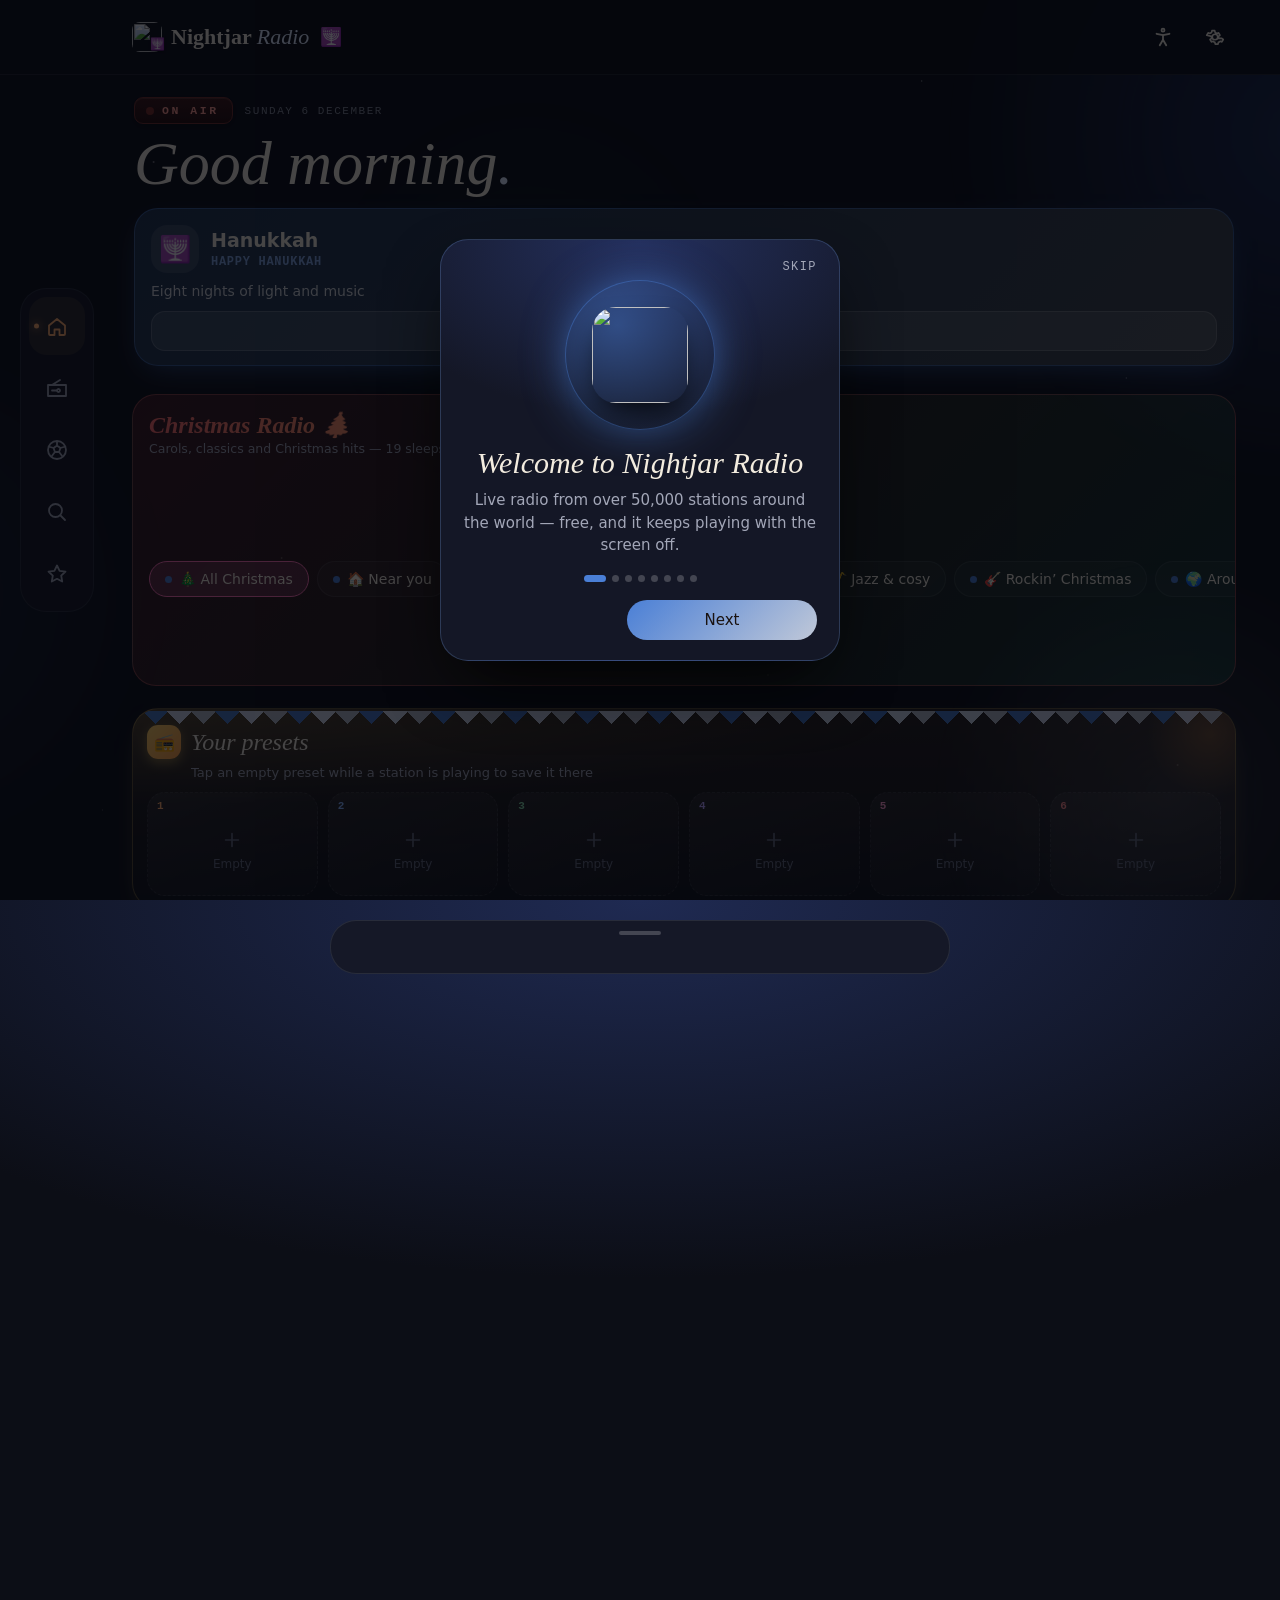
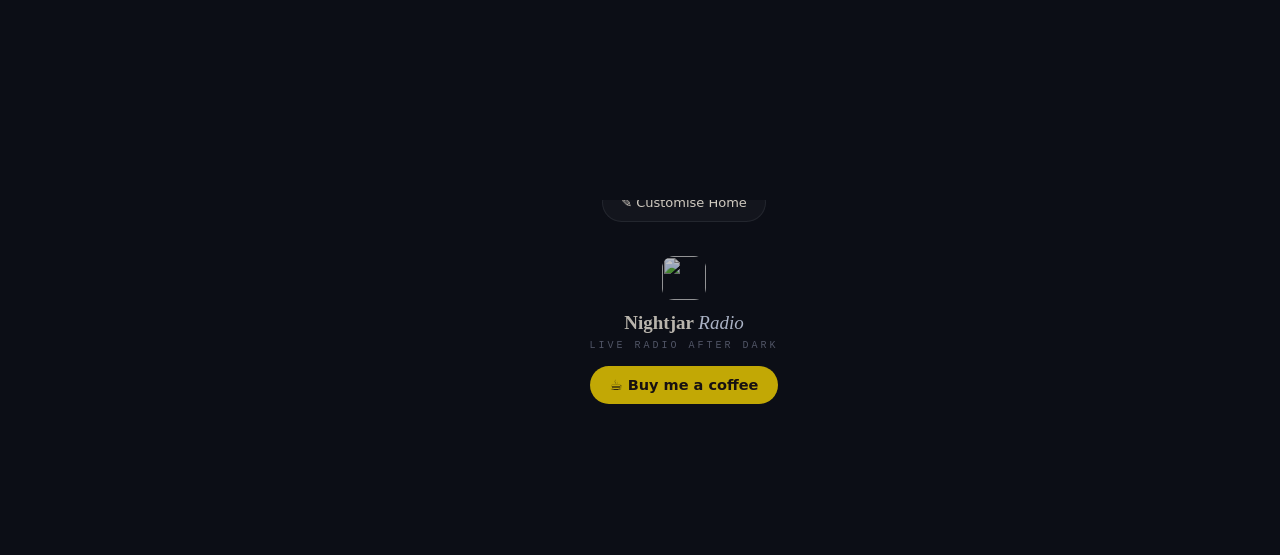
==== commit 67bd1516: "Accessibility button in the top bar (floats when scrolled) and in Now Playing — all copies, website " ====
--- a/index.html
+++ b/index.html
@@ -621,7 +621,7 @@
 }
 @media (min-width:1700px) and (orientation:landscape){
   #view,.foot{zoom:1.12}
-  .brand,#setbtn{zoom:1.12}
+  .brand,#setbtn,#a11ybtn{zoom:1.12}
   #tabs{left:max(20px,calc((100vw - 1500px) / 2 + 20px))}
   #app{max-width:1500px}
   #mini{left:max(132px,calc((100vw - 1500px) / 2 + 132px));right:max(44px,calc((100vw - 1500px) / 2 + 44px));max-width:1324px}
@@ -643,12 +643,13 @@
 html.a-big button,html.a-big .pill,html.a-big .mi,html.a-big select,html.a-big .chip{min-height:48px}html.a-big .pill,html.a-big .chip{padding-left:16px;padding-right:16px}
 html.a-plain{--serif:'Space Grotesk',system-ui,sans-serif}
 .srlive{position:absolute;width:1px;height:1px;overflow:hidden;clip:rect(0 0 0 0);white-space:nowrap}
+#a11ybtn.fl{position:fixed;top:calc(env(safe-area-inset-top) + 10px);right:14px;z-index:40;width:44px;height:44px;background:rgba(23,26,40,.94);border:1px solid rgba(234,242,255,.18);border-radius:50%;box-shadow:0 6px 18px rgba(0,0,0,.5)}
 </style>
 </head>
 <body>
 <div class="sky"><div class="aur a1"></div><div class="aur a2"></div><div class="aur a3"></div><div class="aur a4"></div><div class="stars"></div></div>
 <div id="app">
-  <header><div class="brand" id="brand"><img src="icon-192.png" alt=""><span>Nightjar <em>Radio</em></span><small style="display:none"></small></div><div class="sp"></div><button class="ib" data-act="settings" aria-label="Settings" id="setbtn"></button></header>
+  <header><div class="brand" id="brand"><img src="icon-192.png" alt=""><span>Nightjar <em>Radio</em></span><small style="display:none"></small></div><div class="sp"></div><button class="ib" data-act="a11y" aria-label="Accessibility" id="a11ybtn"><svg viewBox='0 0 24 24' width='22' height='22' fill='none' stroke='currentColor' stroke-width='2' stroke-linecap='round' stroke-linejoin='round' aria-hidden='true'><circle cx='12' cy='4.5' r='1.6'/><path d='M5 8.5l7 1.5 7-1.5'/><path d='M12 10v5'/><path d='M8.5 21l3.5-6 3.5 6'/></svg></button><button class="ib" data-act="settings" aria-label="Settings" id="setbtn"></button></header>
   <main id="view"></main>
   <footer class="foot"><img src="icon-192.png" alt=""><b>Nightjar <em>Radio</em></b><span>live radio after dark</span><br><a class="bmc" href="https://buymeacoffee.com/Daniturn3" target="_blank" rel="noopener">☕ Buy me a coffee</a></footer>
 </div>
@@ -1309,7 +1310,7 @@
    <div class="rbot"><span class="live">${buffering?'Tuning':'Live'}</span><div class="eq">${EQ}</div><span>${pi>=0?'P'+(pi+1):'NJR'}</span></div><div class="glass"></div></div>
    <div class="rstrip"><span class="rled"></span><div class="rspk"></div><div class="rpre">${S.presets.map(p=>`<i class="${p&&p.u===cur.u?'on':''}"></i>`).join('')}</div><div class="knob k2" id="k2"></div></div></div><div class="rfeet"><i></i><i></i></div></div>`}
 function renderNP(){if(!npOpen||!cur)return;const pi=S.presets.findIndex(p=>p&&p.u===cur.u);const np=$('#np'),L0=list.length?list:S.presets.filter(Boolean),pos=Math.max(0,L0.findIndex(x=>x.u===cur.u));
-  np.innerHTML=`<div class="nph"><button class="ib" data-act="closenp" aria-label="Close">${ic('down')}</button><div class="t"><div class="mono">Tuned to</div><b>${esc(listName||'Nightjar Radio')}</b></div><button class="ib" data-act="car" aria-label="Car mode">${ic('car')}</button><button class="ib" data-act="night" aria-label="Night-light">${ic('moon')}</button></div>
+  np.innerHTML=`<div class="nph"><button class="ib" data-act="closenp" aria-label="Close">${ic('down')}</button><div class="t"><div class="mono">Tuned to</div><b>${esc(listName||'Nightjar Radio')}</b></div><button class="ib" data-act="car" aria-label="Car mode">${ic('car')}</button><button class="ib" data-act="a11y" aria-label="Accessibility"><svg viewBox='0 0 24 24' width='22' height='22' fill='none' stroke='currentColor' stroke-width='2' stroke-linecap='round' stroke-linejoin='round' aria-hidden='true'><circle cx='12' cy='4.5' r='1.6'/><path d='M5 8.5l7 1.5 7-1.5'/><path d='M12 10v5'/><path d='M8.5 21l3.5-6 3.5 6'/></svg></button><button class="ib" data-act="night" aria-label="Night-light">${ic('moon')}</button></div>
   ${radioH(pi,L0,pos)}
   <div class="npt">${S.skin==='modern'?'':`<div class="npinfo"><h2>${esc(cur.n)}</h2><p>${flag(cur.cc)} ${esc([cur.c,...cur.tags.slice(0,2)].filter(Boolean).join(' · '))}</p><div class="rsong" id="rsong">${song?'♪ '+esc(song):''}</div></div>`}
    <div class="skins">${SKINS.map(([k,l])=>`<button data-skin="${k}" class="${S.skin===k?'on':''}">${l}</button>`).join('')}</div></div>
@@ -1697,7 +1698,7 @@
   const dt=t.closest('[data-dtag]');if(dt){dialTag=dt.dataset.dtag;LS.set('dialTag',dialTag);return render()}
   const a=t.closest('[data-act]');if(a){const k=a.dataset.act;e.stopPropagation();
     ({toggle,prev:()=>step(-1),next:()=>step(1),closenp:()=>closeNP(),car:carEnter,carx:()=>carExit(),night:()=>{nlEnter();fsOn()},
-      favcur:()=>cur&&toggleFav(cur,a),topreset:()=>cur&&presetPicker(cur),settings,bed:bedtime,wrap:()=>wrapPlay(),globe:globeSpin,near:askNear,spin:()=>window.dialSpin&&window.dialSpin(),eq:()=>eqSheet(),songs:()=>songsSheet(),cast:()=>NAT&&NAT.castPick&&NAT.castPick(),
+      favcur:()=>cur&&toggleFav(cur,a),topreset:()=>cur&&presetPicker(cur),settings,a11y:()=>a11ySheet(),bed:bedtime,wrap:()=>wrapPlay(),globe:globeSpin,near:askNear,spin:()=>window.dialSpin&&window.dialSpin(),eq:()=>eqSheet(),songs:()=>songsSheet(),cast:()=>NAT&&NAT.castPick&&NAT.castPick(),
       share:async()=>{const u=cur.home||ROOT;if(NAT)return NAT.share(cur.n,`I’m listening to ${cur.n} on Nightjar Radio ${u}`);try{await navigator.share({title:cur.n,text:`I’m listening to ${cur.n} on Nightjar Radio`,url:u})}catch{try{await navigator.clipboard.writeText(u);toast('Link copied')}catch{}}},
       sleep:()=>sheet(`<h3>Sleep timer</h3>${[15,30,45,60,90].map(m=>`<button class="mi" data-sl="${m}">${ic('timer')}${m} minutes</button>`).join('')}${sleepAt?`<button class="mi" data-sl="0">${ic('x')}Turn off</button>`:''}`)})[k]?.();return}
   const sl=t.closest('[data-sl]');if(sl){const m=+sl.dataset.sl;sleepAt=m?Date.now()+m*6e4:0;if(NAT)NAT.sleep(m);closeSheet();toast(m?`Fading out in ${m} minutes`:'Sleep timer off');renderNPctl();return}
@@ -1976,6 +1977,9 @@
 (()=>{let q=0;const sync=()=>{q=0;document.querySelectorAll('.chip,.fxsp button,.fxtabs button,[data-ald],[data-gper],[data-vc],[data-xc],[data-dtag],.schip').forEach(b=>{const on=b.classList.contains('on');if(b.getAttribute('aria-pressed')!==String(on))b.setAttribute('aria-pressed',on)});
   document.querySelectorAll('#tabs button').forEach(b=>{const on=b.classList.contains('on');if(on)b.setAttribute('aria-current','page');else b.removeAttribute('aria-current')})};
   new MutationObserver(()=>{if(!q)q=requestAnimationFrame(sync)}).observe(document.body,{subtree:true,childList:true,attributes:true,attributeFilter:['class']});sync()})();
+
+/* Accessibility button: sits in the top bar, and floats in the corner once you scroll, so it can always be reached. */
+addEventListener('scroll',()=>{const b=document.getElementById('a11ybtn'),h=document.querySelector('header');if(!b||!h)return;b.classList.toggle('fl',h.getBoundingClientRect().bottom<0)},{passive:true});
 </script>
 </body>
 </html>
